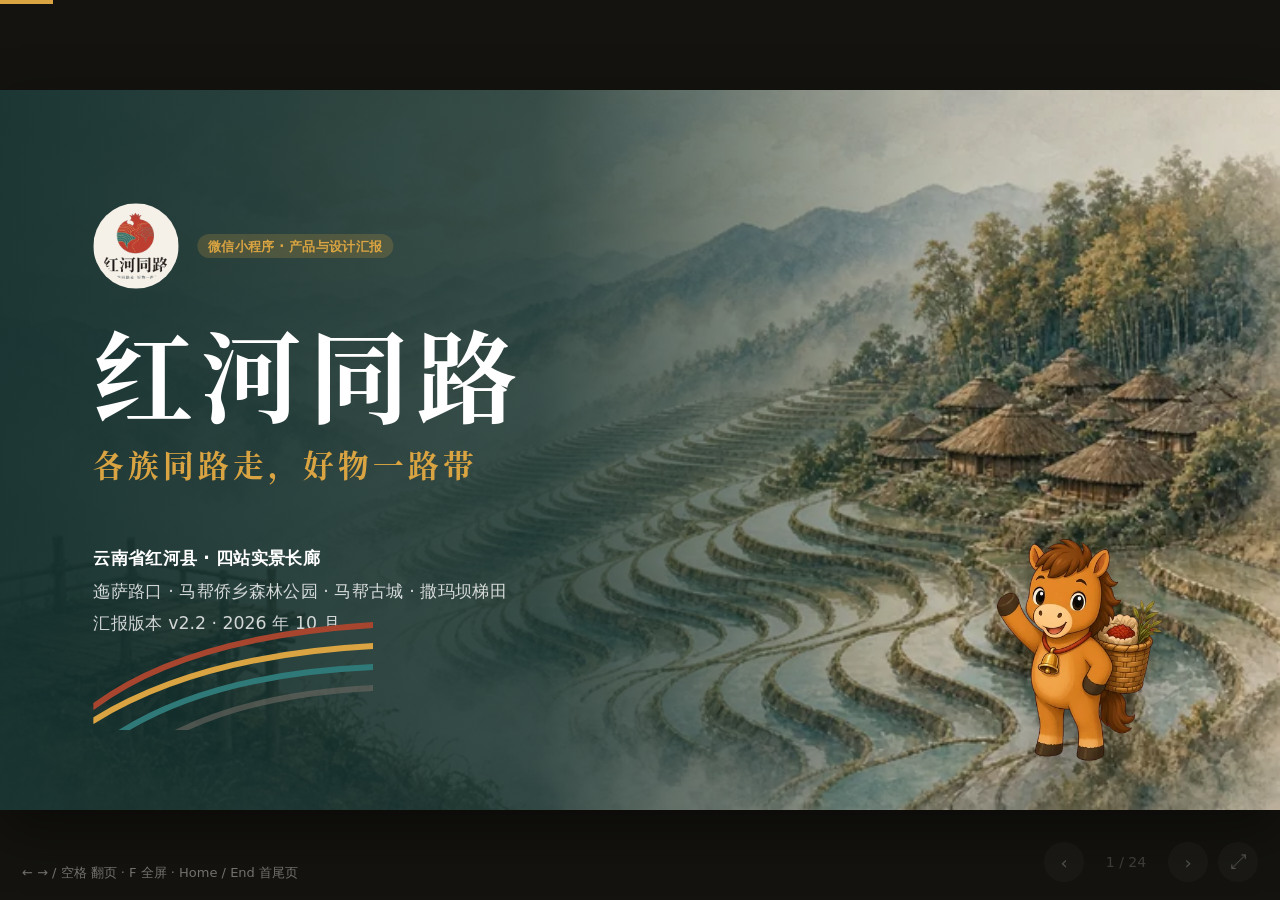
==== presentation/index.html @ c1dcf46b "新增汇报讲解网页 presentation/：24 页演示稿、HTML 重绘的 19 个界面、可交互同心石榴、部署说明；更新 README Co-authored-by: KevenJan <Keve" ====
<!DOCTYPE html>
<html lang="zh-CN">
<head>
<meta charset="utf-8">
<meta name="viewport" content="width=device-width, initial-scale=1, viewport-fit=cover">
<title>红河同路 · 小程序产品与设计汇报</title>
<meta name="robots" content="noindex, nofollow">
<meta name="description" content="红河同路：云南省红河县四站实景长廊文旅小程序，产品规划与界面设计汇报。">
<link rel="icon" href="assets/logo/logo-mark.svg" type="image/svg+xml">
<link rel="stylesheet" href="css/deck.css">
<link rel="stylesheet" href="css/phone.css">
</head>
<body>
<div id="progress"></div>
<div id="viewport">
<main id="stage">

<!-- ============ 01 封面 ============ -->
<section class="slide cover" data-title="封面">
  <div class="bg" style="background-image:url(assets/sites/site-04-samaba-terraces@750w.webp)"></div>
  <div class="shade"></div>
  <div class="content">
    <div class="brand rise"><img src="assets/logo/logo-full@400.webp" alt="红河同路标志"><span class="tag gold" style="background:rgba(217,164,65,.2);color:var(--gold)">微信小程序 · 产品与设计汇报</span></div>
    <h1 class="rise d1" style="margin-top:46px">红河同路</h1>
    <div class="sub rise d2">各族同路走，好物一路带</div>
    <div class="meta rise d3">
      <b>云南省红河县 · 四站实景长廊</b><br>
      迤萨路口 · 马帮侨乡森林公园 · 马帮古城 · 撒玛坝梯田<br>
      汇报版本 v2.2 · 2026 年 10 月
    </div>
  </div>
  <img class="stripes rise d4" src="assets/contour-stripes.svg" alt="">
  <img class="mascot rise d3" src="assets/mascot/tuotuo-02-wave@400.webp" alt="吉祥物驮驮">
</section>

<!-- ============ 02 目录 ============ -->
<section class="slide" data-title="目录">
  <div class="kicker">汇报目录</div>
  <h2 class="title">从一条路，讲清一个县</h2>
  <div class="toc" style="grid-template-columns:repeat(4,1fr)">
    <a href="#3" class="rise"><div class="n">01</div><h3>为什么做</h3><p>县情、政策与产品定位</p></a>
    <a href="#6" class="rise d1"><div class="n">02</div><h3>做什么</h3><p>四站长廊、游客路径、信息架构</p></a>
    <a href="#9" class="rise d2"><div class="n">03</div><h3>界面与流程</h3><p>首页、站点、答题、到达打卡</p></a>
    <a href="#12" class="rise d3"><div class="n">04</div><h3>同心石榴</h3><p>交往交流交融研学互动（可现场演示）</p></a>
    <a href="#15" class="rise"><div class="n">05</div><h3>礼品与好物</h3><p>同路分、领礼核销、一路好物</p></a>
    <a href="#18" class="rise d1"><div class="n">06</div><h3>边界与视觉</h3><p>内容审定、视觉系统、概念稿</p></a>
    <a href="#21" class="rise d2"><div class="n">07</div><h3>怎么落地</h3><p>技术可行性、分期、需协调事项</p></a>
    <a href="#24" class="rise d3" style="background:var(--deep-teal);color:#fff"><div class="n" style="color:var(--gold)">附</div><h3>交付清单</h3><p style="color:rgba(255,255,255,.7)">文档、素材包、设计稿</p></a>
  </div>
  <div class="slide-foot"><img src="assets/logo/logo-wordmark.svg" alt=""><span>← → 翻页 · F 全屏</span></div>
</section>

<!-- ============ 03 县情与政策 ============ -->
<section class="slide" data-title="县情与政策">
  <div class="kicker">01 为什么做 · 县情与政策</div>
  <h2 class="title">一个以哈尼族为主、多民族世居的侨乡</h2>
  <div class="stats" style="margin-top:46px">
    <div class="stat rise"><div class="num">36.09<small>万</small></div><div class="k">户籍人口</div></div>
    <div class="stat rise d1"><div class="num">96.89<small>%</small></div><div class="k">少数民族人口占比</div></div>
    <div class="stat rise d2"><div class="num">81.4<small>%</small></div><div class="k">哈尼族占比（29.39 万）<br>全国最大的哈尼族聚居县</div></div>
    <div class="stat rise d3"><div class="num">5<small>个</small></div><div class="k">世居民族：汉、哈尼、彝、傣、瑶</div></div>
    <div class="stat rise"><div class="num">1<small>万余</small></div><div class="k">华侨华人，分布在 18 个国家和地区</div></div>
    <div class="stat rise d1"><div class="num">1.6<small>万余亩</small></div><div class="k">撒玛坝梯田 · 4300 多级<br>海拔 600–1800 米</div></div>
    <div class="stat rise d2"><div class="num">2<small>个</small></div><div class="k">国家 4A：撒玛坝（2021.4）<br>马帮古城（2025.1）</div></div>
    <div class="stat rise d3" style="background:var(--deep-teal);color:#fff"><div class="num" style="color:var(--gold)">2026.7.1</div><div class="k" style="color:rgba(255,255,255,.8)">《民族团结进步促进法》施行</div></div>
  </div>
  <div class="row" style="margin-top:34px">
    <div class="card grow rise d2"><h3>法律导向</h3><p>增进共同性、尊重和包容差异性（第六条）；各民族优秀传统文化都是中华文化的组成部分（第十三条）；突出国家通用语言文字（第十五条）；规范展陈与讲解内容（第三十条）。</p></div>
    <div class="card grow rise d3"><h3>地方抓手</h3><p>州里要求旅居、研学、文创深度融合，打造专属文旅 IP，健全联农带农机制；县里以马帮古城为夜间经济核心，沪滇协作和央企定点帮扶带来团购与研学客源。</p></div>
  </div>
  <div class="src">数据来源：红河县人民政府网站县情概况（2025 年度口径）、县文旅局公开答复；完整对照见 03 号文件《政策对照审查》。</div>
</section>

<!-- ============ 04 定位 ============ -->
<section class="slide" data-title="产品定位">
  <div class="kicker">01 为什么做 · 产品定位</div>
  <h2 class="title">把人留在现场，把货带回家</h2>
  <div class="row" style="margin-top:50px;align-items:stretch">
    <div class="card rise" style="width:640px;background:var(--deep-teal);color:#fff">
      <div style="font-size:22px;color:var(--gold);letter-spacing:.12em">名称</div>
      <div class="serif" style="font-size:96px;margin-top:6px">红河同路</div>
      <div class="serif" style="font-size:34px;color:var(--gold);margin-top:6px">各族同路走，好物一路带</div>
      <p style="color:rgba(255,255,255,.78);font-size:23px;line-height:1.75;margin-top:28px">「同路」既是游客自己在走的这条长廊，也是各族群众在同一片土地上来往、同走一条路的日常。</p>
      <div style="display:flex;gap:12px;margin-top:30px;flex-wrap:wrap">
        <span class="tag" style="background:rgba(255,255,255,.12);color:#fff">积分：同路分</span>
        <span class="tag" style="background:rgba(255,255,255,.12);color:#fff">商城：一路好物</span>
        <span class="tag" style="background:rgba(255,255,255,.12);color:#fff">吉祥物：驮驮</span>
      </div>
    </div>
    <div class="grow" style="display:grid;grid-template-columns:1fr 1fr;gap:26px">
      <div class="card rise d1"><div class="num" style="font-size:54px">01</div><h3 style="margin-top:10px">把人留在现场</h3><p>到了地标才能打卡；站着三分钟能看完、能听完。</p></div>
      <div class="card rise d2"><div class="num" style="font-size:54px">02</div><h3 style="margin-top:10px">讲清交往交流交融</h3><p>讲同一条路、同一沟水、同一条街、同一片田的日常，不讲口号。</p></div>
      <div class="card rise d3"><div class="num" style="font-size:54px">03</div><h3 style="margin-top:10px">让本地货被买走</h3><p>每一站连到这一站的物产，农户、合作社、手艺人有名有姓。</p></div>
      <div class="card rise d4"><div class="num" style="font-size:54px">04</div><h3 style="margin-top:10px">可审定、可核销</h3><p>内容可追溯到审定记录；礼品发放可追溯到柜台和店员。</p></div>
    </div>
  </div>
  <div class="slide-foot"><img src="assets/logo/logo-wordmark.svg" alt=""><span>01 为什么做</span></div>
</section>

<!-- ============ 05 用户与场景 ============ -->
<section class="slide" data-title="用户与场景">
  <div class="kicker">01 为什么做 · 用户与场景</div>
  <h2 class="title">六类人，各取所需</h2>
  <div style="display:grid;grid-template-columns:repeat(3,1fr);gap:26px;margin-top:46px">
    <div class="card rise"><span class="tag">一期主用户</span><h3 style="margin-top:14px">自驾 / 周末游客</h3><p>停留半天到两天，认真走一到两站。要的是：别耽误行程、好拍、带点东西回去。</p></div>
    <div class="card rise d1"><span class="tag teal">森林公园</span><h3 style="margin-top:14px">旅居 / 房车客</h3><p>停留更久，营地有冰箱和储物空间。要的是：耐放的山货、到营地自提、一键再买一次。</p></div>
    <div class="card rise d2"><span class="tag gold">供给方</span><h3 style="margin-top:14px">农户、合作社、手艺人</h3><p>不一定常看手机。要的是：订单说得清——谁买的、在哪看到的、什么时候发。</p></div>
    <div class="card rise"><span class="tag teal">现场</span><h3 style="margin-top:14px">柜台店员</h3><p>在访客中心、文创店、观景台。要的是：扫一下就知道能不能发、发哪一档，不出错。</p></div>
    <div class="card rise d1"><span class="tag">审定方</span><h3 style="margin-top:14px">民宗、文旅、文化馆、文物</h3><p>依法规范讲解内容。要的是：不出错、可追溯、能一键下线。</p></div>
    <div class="card rise d2"><span class="tag grey">二期</span><h3 style="margin-top:14px">研学与团队</h3><p>州内学校研学、央企职工疗休养与党建研学。要的是：统一组织、看得到完成情况。</p></div>
  </div>
  <div class="slide-foot"><img src="assets/logo/logo-wordmark.svg" alt=""><span>01 为什么做</span></div>
</section>

<!-- ============ 06 四站长廊 ============ -->
<section class="slide" data-title="四站长廊">
  <div class="kicker">02 做什么 · 四站长廊</div>
  <h2 class="title">四站可顺可逆，走一站也有收获</h2>
  <p class="lead">四站没有编号、没有先后锁。每站同样五步：到达打卡 → 3 分钟内容 → 3 道题 → 记下这一站 → 这站好物。</p>
  <div class="sites">
    <div class="trail"></div>
    <div class="site-card rise"><div class="img" style="background-image:url(assets/sites/site-01-yisa-gateway@750w.webp)"><span class="tag">同一条路</span></div><div class="body"><h3>迤萨路口</h3><div class="slogan">同住一个县，同走一条路</div><p>高速出口后的访客停车场与游客中心。县情、五个世居民族，是整条长廊的入口和目录。</p></div></div>
    <div class="site-card rise d1"><div class="img" style="background-image:url(assets/sites/site-02-forest-park@750w.webp)"><span class="tag teal">同一沟水</span></div><div class="body"><h3>马帮侨乡森林公园</h3><div class="slogan" style="color:var(--paddy-teal)">大家共用一沟水</div><p>森林—村寨—梯田—水系。防火重点区域，到达页常驻防火提示；旅居营地自提。</p></div></div>
    <div class="site-card rise d2"><div class="img" style="background-image:url(assets/sites/site-03-mabang-oldtown@750w.webp)"><span class="tag gold">同一条街</span></div><div class="body"><h3>马帮古城</h3><div class="slogan" style="color:#9A6B12">出门的人和等的人</div><p>迤萨东门街，国家级文保、「江外建筑大观园」。讲马帮与侨乡；望江亭建成前只讲故事。</p></div></div>
    <div class="site-card rise d3"><div class="img" style="background-image:url(assets/sites/site-04-samaba-terraces@750w.webp)"><span class="tag">同一片田</span></div><div class="body"><h3>撒玛坝梯田</h3><div class="slogan">同一片梯田，同一张长桌</div><p>宝华镇，世界文化遗产组成部分。灌水季 11 月—次年 4 月；多声部、乐作、开秧门、长街宴。</p></div></div>
  </div>
  <div class="slide-foot"><img src="assets/logo/logo-wordmark.svg" alt=""><span>02 做什么</span></div>
</section>

<!-- ============ 07 一位游客的一天 ============ -->
<section class="slide" data-title="游客路径">
  <div class="kicker">02 做什么 · 一位游客的一天</div>
  <h2 class="title">周六，杭州来的一家三口</h2>
  <div class="timeline">
    <div class="step rise"><h4>到达迤萨路口</h4><p>停稳车，副驾选「我是乘客」，点「我到了」。小程序只取这一次位置。</p></div>
    <div class="step rise d1"><h4>看一看、听一听</h4><p>四张卡片、一段 2 分 40 秒的音频，孩子在车边听完；山里没信号也能放。</p></div>
    <div class="step rise d2"><h4>答一答</h4><p>三道题。第二题答错，先看讲解，再点「我记住了 +3」，最后得 23 分。</p></div>
    <div class="step rise d3"><h4>记下这一站</h4><p>盖上印章，称号「红河来客」，柜台就能领第一档；也可以再走一站领更好的。</p></div>
    <div class="step rise"><h4>认识好物</h4><p>梯田红米加进心愿单——入口站只认识、不收钱。</p></div>
    <div class="step rise d1"><h4>下午到撒玛坝</h4><p>观景台再打一次卡，石榴里撒玛坝这一瓣亮了，认识哈尼族、彝族两颗籽。</p></div>
    <div class="step rise d2"><h4>领礼</h4><p>出示领礼码，店员核对证件原件后发放第二档「同路礼」，手机上立刻变成「已领取」。</p></div>
    <div class="step rise d3"><h4>买走本地货</h4><p>红米选「寄回家」，合作社收到订单：「买家在撒玛坝看完梯田一站后下单」。</p></div>
  </div>
  <div style="display:flex;align-items:center;gap:24px;margin-top:30px"><img src="assets/mascot/tuotuo-04-walk@400.webp" style="width:120px" alt=""><div style="flex:1;border-top:4px dashed var(--gold)"></div><p class="note" style="font-size:24px;color:var(--stone)">这条路径就是一期要跑通的主线，所有页面都为它服务。</p></div>
  <div class="slide-foot"><img src="assets/logo/logo-wordmark.svg" alt=""><span>02 做什么</span></div>
</section>

<!-- ============ 08 信息架构 ============ -->
<section class="slide" data-title="信息架构">
  <div class="kicker">02 做什么 · 信息架构</div>
  <h2 class="title">五个标签，中间是会回答问题的小马</h2>
  <div class="row" style="margin-top:34px;gap:60px">
    <div style="display:grid;grid-template-columns:repeat(5,1fr);grid-template-rows:auto auto;gap:18px;flex:1;align-content:start">
      <div class="card rise" style="padding:26px"><h3>首页</h3><ul><li>八格入口</li><li>防火公告置顶</li><li>今日开放</li><li>四站长廊</li><li>这季在红河</li><li>为您推荐</li></ul></div>
      <div class="card rise d1" style="padding:26px"><h3>四站</h3><ul><li>四站大卡</li><li>服务地图</li><li>站点页：导览 / 听一听 / 答一答 / 来源</li><li>到达打卡</li></ul></div>
      <div class="card rise d2" style="padding:26px;background:var(--deep-teal);color:#fff"><h3>问驮驮</h3><ul style="color:rgba(255,255,255,.8)"><li style="color:inherit">一期只检索审定问答</li><li style="color:inherit">答案下方标来源</li><li style="color:inherit">库里没有的，请问柜台</li></ul></div>
      <div class="card rise d3" style="padding:26px"><h3>好物</h3><ul><li>按站看 / 按品类</li><li>来源档案</li><li>心愿单</li><li>寄回家 / 柜台自提 / 营地自提</li></ul></div>
      <div class="card rise d4" style="padding:26px"><h3>我的</h3><ul><li>同路卡</li><li>同路册（足迹）</li><li>礼品与领礼码</li><li>常用游客（证件登记）</li><li>离线包 · 现场礼仪</li><li>店员工作台（仅店员）</li></ul></div>
      <div class="card rise d2" style="grid-column:1/6;display:flex;align-items:center;gap:28px;padding:24px 32px">
        <img src="assets/grid/grid-03-ethnic-fusion@192.webp" style="width:84px" alt="">
        <div><h3 style="margin:0">同心石榴 · 交往交流交融研学</h3><p>从首页第三格、打卡成功页、站点页「答一答」、我的 → 同路卡，都能一步进入。</p></div>
      </div>
    </div>
    <div class="rise d1">
      <div class="pw" style="--s:.84" data-screen="home"></div>
    </div>
  </div>
  <div class="slide-foot"><img src="assets/logo/logo-wordmark.svg" alt=""><span>02 做什么</span></div>
</section>

<!-- ============ 09 界面 1 ============ -->
<section class="slide" data-title="界面：首页与站点">
  <div class="kicker">03 界面与流程 · HTML 重绘稿</div>
  <h2 class="title">先看到四站，再走进一站</h2>
  <div class="phones" style="margin-top:34px">
    <div class="rise"><div class="pw" style="--s:.84" data-screen="home"></div><div class="phone-cap"><b>01</b>首页</div></div>
    <div class="rise d1"><div class="pw" style="--s:.84" data-screen="sites"></div><div class="phone-cap"><b>02</b>四站</div></div>
    <div class="rise d2"><div class="pw" style="--s:.84" data-screen="site"></div><div class="phone-cap"><b>03</b>站点页 · 撒玛坝</div></div>
    <div class="points grow rise d3" style="padding-top:20px">
      <div class="point"><i>1</i><div><h4>首页不放广告</h4><p>轮播只放季节、县里正式活动和开放提醒；防火公告置顶，不能关闭。</p></div></div>
      <div class="point"><i>2</i><div><h4>未登录不显示分数</h4><p>顶栏显示「登录记分」，登录后才显示同路分。</p></div></div>
      <div class="point"><i>3</i><div><h4>停车写人真正站的地方</h4><p>每张站卡写明停车场，不出现匝道、路肩，也不画导航线。</p></div></div>
      <div class="point"><i>4</i><div><h4>内容标明已审定</h4><p>站点页一行写清时长、分数和「内容已审定」，来源页签可追溯。</p></div></div>
    </div>
  </div>
  <div class="slide-foot"><img src="assets/logo/logo-wordmark.svg" alt=""><span>03 界面与流程</span></div>
</section>

<!-- ============ 10 界面 2 ============ -->
<section class="slide" data-title="界面：答题与我的">
  <div class="kicker">03 界面与流程 · HTML 重绘稿</div>
  <h2 class="title">答错不劝退，领礼一步到</h2>
  <div class="phones" style="margin-top:34px">
    <div class="rise"><div class="pw" style="--s:.84" data-screen="quiz"></div><div class="phone-cap"><b>04</b>答一答</div></div>
    <div class="rise d1"><div class="pw" style="--s:.84" data-screen="result"></div><div class="phone-cap"><b>05</b>记下这一站</div></div>
    <div class="rise d2"><div class="pw" style="--s:.84" data-screen="me"></div><div class="phone-cap"><b>06</b>我的 · 同路卡</div></div>
    <div class="points grow rise d3" style="padding-top:20px">
      <div class="point"><i>1</i><div><h4>答对 +10，答错先讲解再 +3</h4><p>无倒计时、无排行榜；讲解必须引自已审定的内容卡。</p></div></div>
      <div class="point"><i>2</i><div><h4>三个明确出口</h4><p>去领礼 / 看这站好物 / 下一站怎么走（只给距离和停车点，不导航）。</p></div></div>
      <div class="point"><i>3</i><div><h4>同路卡回答一个问题</h4><p>「我现在能领什么」：称号、同路分、四站印章、可领档位，一点就出领礼码。</p></div></div>
    </div>
  </div>
  <div class="slide-foot"><img src="assets/logo/logo-wordmark.svg" alt=""><span>03 界面与流程</span></div>
</section>

<!-- ============ 11 到达打卡 ============ -->
<section class="slide" data-title="到达打卡">
  <div class="kicker">03 界面与流程 · 到达打卡</div>
  <h2 class="title">先安全，再隐私，最后才是好玩</h2>
  <div class="phones" style="margin-top:30px;gap:40px">
    <div class="rise"><div class="pw" style="--s:.8" data-screen="checkin"></div><div class="phone-cap"><b>12</b>打卡页</div></div>
    <div class="rise d1"><div class="pw" style="--s:.8" data-screen="locating"></div><div class="phone-cap"><b>13</b>确认位置</div></div>
    <div class="rise d2"><div class="pw" style="--s:.8" data-screen="success"></div><div class="phone-cap"><b>14</b>打卡成功</div></div>
    <div class="rise d3"><div class="pw" style="--s:.8" data-screen="fail"></div><div class="phone-cap"><b>15</b>没打上时</div></div>
  </div>
  <div class="row rise d4" style="margin-top:20px;gap:20px">
    <span class="tag teal">必须先选「我已停稳 / 我是乘客」</span>
    <span class="tag teal">只在点击时取一次位置</span>
    <span class="tag orange">车速 &gt; 3 米/秒提示「请停稳」</span>
    <span class="tag gold">信号弱可扫现场桩码</span>
    <span class="tag grey">不出现「失败」二字</span>
  </div>
  <div class="slide-foot"><img src="assets/logo/logo-wordmark.svg" alt=""><span>03 界面与流程</span></div>
</section>

<!-- ============ 12 同心石榴：模型 ============ -->
<section class="slide" data-title="同心石榴：模型">
  <div class="kicker">04 同心石榴 · 交往交流交融研学</div>
  <h2 class="title">一颗石榴，四瓣是四站</h2>
  <div class="row" style="margin-top:30px;gap:70px;align-items:center">
    <div class="rise" style="width:640px;flex:none">
      <div class="pg-mount" data-lit="yisa,samaba" data-done="yisa-hani" data-labels="1" style="width:640px"></div>
    </div>
    <div class="grow col">
      <div class="points rise d1">
        <div class="point"><i>瓣</i><div><h4>四瓣 = 四站</h4><p>到了一站、打了卡，这一瓣就由米色变成宝石红。没打卡的瓣也能看，只是不能答题记分。</p></div></div>
        <div class="point"><i>籽</i><div><h4>每瓣五颗命名籽 = 世居五族</h4><p>汉族、哈尼族、彝族、傣族、瑶族，<b class="hl">一样大、一样颜色</b>，不按人口排，不给民族配色。</p></div></div>
        <div class="point"><i>小</i><div><h4>小籽 = 生活在红河的其他各族群众</h4><p>住在这里的人不止五个民族，小籽跟着瓣一起亮，不可点。</p></div></div>
        <div class="point"><i>满</i><div><h4>四瓣全亮 = 长廊同心人</h4><p>称号边框换成一圈石榴纹；同路册证明「到过」，石榴证明「认识了谁」。</p></div></div>
      </div>
      <div class="card rise d2" style="padding:24px 30px">
        <div style="display:flex;gap:34px;font-size:22px;align-items:center;flex-wrap:wrap">
          <span style="display:flex;align-items:center;gap:10px"><svg width="26" height="30"><ellipse cx="13" cy="15" rx="11" ry="13" fill="#E4D6C3" stroke="#D2C1AA"/></svg>未打卡</span>
          <span style="display:flex;align-items:center;gap:10px"><svg width="26" height="30"><ellipse cx="13" cy="15" rx="11" ry="13" fill="#B8323A"/></svg>可认识</span>
          <span style="display:flex;align-items:center;gap:10px"><svg width="26" height="30"><ellipse cx="13" cy="15" rx="11" ry="13" fill="#B8323A" fill-opacity=".5" stroke="#fff" stroke-dasharray="3 2" stroke-width="1.5"/></svg>整理中（保留，不隐藏）</span>
          <span style="display:flex;align-items:center;gap:10px"><svg width="26" height="30"><ellipse cx="13" cy="15" rx="10.5" ry="12.5" fill="#B8323A" stroke="#D9A441" stroke-width="2.6"/></svg>已认识：看完非遗卡 + 答过题</span>
        </div>
      </div>
      <p class="note rise d3">不设单独的民族列表页，不做「五族图鉴」；每个籽详情底部固定「和谁一起」；没有审定内容的籽宁可空着，不编。</p>
    </div>
  </div>
  <div class="slide-foot"><img src="assets/logo/logo-wordmark.svg" alt=""><span>04 同心石榴</span></div>
</section>

<!-- ============ 13 同心石榴：互动演示 ============ -->
<section class="slide" data-title="同心石榴：互动演示" id="slide-pg-demo">
  <div class="kicker">04 同心石榴 · 现场可点的演示</div>
  <h2 class="title">点一颗籽，看见同地共生</h2>
  <div class="row" style="margin-top:26px;gap:60px">
    <div class="rise"><div class="pw" style="--s:.84" data-screen="pomegranate" id="pg-phone"></div></div>
    <div class="grow col" style="gap:20px">
      <div class="card rise d1" style="padding:24px 30px">
        <h3 style="font-size:28px">演示操作</h3>
        <p>点手机里任意一颗<b class="hl">大籽</b>：它放大到中央，同瓣另外四颗围在四周，用金线相连；再点「认识这颗籽」进入详情。点下面的按钮模拟在某一站打卡。</p>
        <div style="display:flex;gap:12px;margin-top:16px;flex-wrap:wrap" id="pg-controls">
          <button class="btn sm ghost" data-site="yisa" style="height:44px;font-size:20px;padding:0 20px;border-radius:22px">迤萨路口</button>
          <button class="btn sm ghost" data-site="forest" style="height:44px;font-size:20px;padding:0 20px;border-radius:22px">森林公园</button>
          <button class="btn sm ghost" data-site="oldtown" style="height:44px;font-size:20px;padding:0 20px;border-radius:22px">马帮古城</button>
          <button class="btn sm ghost" data-site="samaba" style="height:44px;font-size:20px;padding:0 20px;border-radius:22px">撒玛坝</button>
          <button class="btn sm" data-reset style="height:44px;font-size:20px;padding:0 20px;border-radius:22px;background:var(--membrane);color:var(--terracotta)">重置</button>
        </div>
      </div>
      <table class="table rise d2">
        <thead><tr><th>站（瓣）</th><th>一期有审定内容的籽</th><th>这一瓣的共同话</th></tr></thead>
        <tbody>
          <tr><td>迤萨路口</td><td>五颗都是<b>索引</b>：一句县情 + 「在哪一站认识更多」</td><td>五个世居民族，住在同一个县</td></tr>
          <tr><td>森林公园</td><td>待县文化馆、民宗局提供，暂为「整理中」</td><td>大家共用一沟水</td></tr>
          <tr><td>马帮古城</td><td>傣族 · 傣族传统制陶（省级非遗）；彝族（尼苏）刺绣待确认</td><td>马帮把各族的货连在一条路上</td></tr>
          <tr><td>撒玛坝</td><td>哈尼族 · 多声部（国家级）、开秧门与仰阿娜（节令活动）；彝族 · 乐作舞（国家级，哈尼族、彝族世代相传）</td><td>同一片田，一起过日子</td></tr>
        </tbody>
      </table>
      <p class="note rise d3">乐作舞同时出现在哈尼族籽和彝族籽里，并在两颗籽的「和谁一起」里互相指向。乐作（跳）和多声部（唱）仍是两张卡。</p>
    </div>
  </div>
  <div class="slide-foot"><img src="assets/logo/logo-wordmark.svg" alt=""><span>04 同心石榴</span></div>
</section>

<!-- ============ 14 籽详情 ============ -->
<section class="slide" data-title="籽详情与一句红河话">
  <div class="kicker">04 同心石榴 · 在这一站的生活</div>
  <h2 class="title">先讲「在这一站」，再讲这个民族</h2>
  <div class="phones" style="margin-top:34px">
    <div class="rise"><div class="pw" style="--s:.84" data-screen="detail" data-site="samaba" data-ethnic="hani"></div><div class="phone-cap"><b>18</b>籽详情 · 哈尼族在撒玛坝</div></div>
    <div class="rise d1"><div class="pw" style="--s:.84" data-screen="say"></div><div class="phone-cap"><b>19</b>一句红河话（录音审定后上线）</div></div>
    <div class="points grow rise d2" style="padding-top:10px">
      <div class="point"><i>1</i><div><h4>页签：非遗 / 答一答 / 来源</h4><p>有审定录音后再加「一句话」页签。级别标签只有「国家级非遗」「省级非遗」，必须有出处；开秧门、仰阿娜、长街宴标「节令活动 / 生活习俗」。</p></div></div>
      <div class="point"><i>2</i><div><h4>底部固定「和谁一起」</h4><p>如「彝族 · 乐作」「各族 · 长街宴」，点了直接跳到对应的籽或主题。</p></div></div>
      <div class="point"><i>3</i><div><h4>普通话在前，当地说法只放录音</h4><p>听音选义，不做跟读打分；页面底部写「学一句当地话，是为了更好地交流」。</p></div></div>
      <div class="point"><i>4</i><div><h4>不改分数上限</h4><p>每站仍是 3 道题、30 分，分到这一瓣里有内容的籽上；方言互动不计分。</p></div></div>
    </div>
  </div>
  <div class="slide-foot"><img src="assets/logo/logo-wordmark.svg" alt=""><span>04 同心石榴</span></div>
</section>

<!-- ============ 15 同路分与礼品 ============ -->
<section class="slide" data-title="同路分与礼品">
  <div class="kicker">05 礼品与好物 · 同路分、称号、礼品</div>
  <h2 class="title">分数只证明「看懂了」，不能当钱用</h2>
  <div class="row" style="margin-top:34px;gap:56px">
    <div class="grow col">
      <table class="table rise">
        <thead><tr><th>档位</th><th>条件</th><th>礼品示例（本地农特、文创）</th><th>可领柜台</th></tr></thead>
        <tbody>
          <tr><td>一档 · 一站礼</td><td>任意 1 站</td><td>梯田红米小袋 / 本地茶小样 / 竹编书签</td><td>四站均可</td></tr>
          <tr><td>二档 · 同路礼</td><td>2 站，≥ 40 分</td><td>红米小礼盒 / 竹编杯垫</td><td>四站均可</td></tr>
          <tr><td>三档 · 熟客礼</td><td>3 站，≥ 70 分</td><td>傣陶小器 / 山货组合</td><td>森林公园、古城、撒玛坝</td></tr>
          <tr><td>四档 · 同心礼</td><td>4 站，≥ 100 分</td><td>手艺人署名文创 + 梯田红米</td><td>古城、撒玛坝</td></tr>
        </tbody>
      </table>
      <div class="row rise d1" style="gap:20px">
        <div class="card grow" style="padding:24px 28px"><h3 style="font-size:28px">称号与民族无关</h3><p>红河来客 → 红河同路人 → 红河熟客 → 长廊同心人。形象是中性旅人，每站一件地方配饰，不换民族服装。</p></div>
        <div class="card grow" style="padding:24px 28px"><h3 style="font-size:28px">每证每年一次</h3><p>取当时最高一档，领前明确提示「再走一站可领第三档」。游客不能自己点「已领取」，只能由店员核销。</p></div>
      </div>
      <p class="note rise d2">同路分不能提现、不能抵现金、不能在商城抵扣——商城结算页不出现任何积分字样。礼品实物和库存待县文旅局、合作社确定。</p>
    </div>
    <div class="rise d2"><div class="pw" style="--s:.84" data-screen="gift"></div><div class="phone-cap"><b>07</b>领礼码</div></div>
  </div>
  <div class="slide-foot"><img src="assets/logo/logo-wordmark.svg" alt=""><span>05 礼品与好物</span></div>
</section>

<!-- ============ 16 一路好物 ============ -->
<section class="slide" data-title="一路好物">
  <div class="kicker">05 礼品与好物 · 一路好物</div>
  <h2 class="title">按「在哪一站遇到的」来卖</h2>
  <div class="phones" style="margin-top:34px">
    <div class="rise"><div class="pw" style="--s:.84" data-screen="shop"></div><div class="phone-cap"><b>08</b>一路好物</div></div>
    <div class="rise d1"><div class="pw" style="--s:.84" data-screen="product"></div><div class="phone-cap"><b>09</b>商品详情 · 来源档案</div></div>
    <div class="points grow rise d2" style="padding-top:10px">
      <div class="point"><i>1</i><div><h4>每件商品都有来源档案</h4><p>生产者、村寨、采收时间、配送方式，没有来源档案不能上架。</p></div></div>
      <div class="point"><i>2</i><div><h4>入口站只认识，不结账</h4><p>迤萨路口只能加心愿单；单一价格，不做划线价和促销倒计时。</p></div></div>
      <div class="point"><i>3</i><div><h4>给农户的订单写清来源</h4><p>「买家在撒玛坝观景台看完梯田一站后下单」，让带货效果看得见。</p></div></div>
      <div class="point"><i>4</i><div><h4>旅居复购</h4><p>一期先做「再买一次」和营地自提；森林公园商品不售明火类商品。</p></div></div>
      <div class="card" style="padding:20px 26px;margin-top:6px"><p style="font-size:21px"><b>落地方式：</b>一期由一个运营主体统一开店、统一收款，按订单来源和合作社线下结算；二期开通微信支付分账。</p></div>
    </div>
  </div>
  <div class="slide-foot"><img src="assets/logo/logo-wordmark.svg" alt=""><span>05 礼品与好物</span></div>
</section>

<!-- ============ 17 店员核销 ============ -->
<section class="slide dark" data-title="店员核销">
  <div class="kicker">05 礼品与好物 · 店员核销</div>
  <h2 class="title">扫一下，就知道能不能发、发哪一档</h2>
  <div class="row" style="margin-top:34px;gap:80px">
    <div class="rise"><div class="pw" style="--s:.8" data-screen="staff"></div><div class="phone-cap" style="color:rgba(255,255,255,.6)"><b style="color:#fff">11</b>店员工作台</div></div>
    <div class="grow points rise d1" style="padding-top:10px">
      <div class="point"><i>1</i><div><h4>领礼码由服务端签发</h4><p>二维码里只有 30 秒有效的一次性令牌；码下方有 6 位数字，强光下扫不出时可手输；进入页面自动调亮屏幕。</p></div></div>
      <div class="point"><i>2</i><div><h4>证件登记去重 + 柜台核对原件</h4><p>普通小程序拿不到微信实名信息。游客在「常用游客」登记证件，服务端只存证件号的加盐哈希；店员核对证件原件的姓名和后四位。</p></div></div>
      <div class="point"><i>3</i><div><h4>只有白名单店员能核销</h4><p>按「微信身份 + 柜台」绑定，每次进入都校验；核销记录 10 分钟内可由主管撤销。</p></div></div>
      <div class="point"><i>4</i><div><h4>八种状态全覆盖</h4><p>可发放、已发放、今年已领、码已过期、本柜台无此档、库存不足、未登记证件、网络异常。核销必须联网，不提供离线发放。</p></div></div>
    </div>
  </div>
  <div class="slide-foot"><img src="assets/logo/logo-wordmark.svg" alt=""><span>05 礼品与好物</span></div>
</section>

<!-- ============ 18 内容边界 ============ -->
<section class="slide" data-title="内容边界与审定">
  <div class="kicker">06 边界与视觉 · 内容边界与审定</div>
  <h2 class="title">没审定就不说，宁可空着也不编</h2>
  <div class="row" style="margin-top:40px;gap:30px;align-items:stretch">
    <div class="card rise" style="width:560px;flex:none">
      <h3>四方审定</h3>
      <div style="display:flex;flex-direction:column;gap:14px;margin-top:18px">
        <div class="tag" style="height:56px;font-size:22px;justify-content:center">县文化馆 / 传承人：民俗表述</div>
        <div style="text-align:center;color:var(--stone)">↓</div>
        <div class="tag teal" style="height:56px;font-size:22px;justify-content:center">县民宗局：民族政策与用语</div>
        <div style="text-align:center;color:var(--stone)">↓</div>
        <div class="tag gold" style="height:56px;font-size:22px;justify-content:center">县文旅局：发布与运营</div>
        <div style="text-align:center;color:var(--stone)">＋</div>
        <div class="tag grey" style="height:56px;font-size:22px;justify-content:center">文物主管部门：马帮古城内容</div>
      </div>
      <p style="margin-top:18px;font-size:20px">每张卡底部写「内容经县民宗局、文旅局、文化馆审定 · 年月」，可一键下线。</p>
    </div>
    <div class="card grow rise d1">
      <h3>红线</h3>
      <ul>
        <li>不出现「同化」「融为一族」；界面统一用「交往交流交融」，「民族融合」只作内部主题词</li>
        <li>不做民族列表页、五族图鉴、民族字牌；不排高低</li>
        <li>族语歌词、祭祀流程、族源、迁徙，审定前一律不出现</li>
        <li>寨神林、祭祀不做成游戏，不做「趣味题」</li>
        <li>不换整套民族服装；奕车等纹样须授权，只作配饰边纹</li>
        <li>撒玛坝不出现樱花；望江亭建成前只讲故事</li>
      </ul>
    </div>
    <div class="card grow rise d2">
      <h3>问驮驮与用户内容</h3>
      <ul>
        <li>一期只检索审定问答，答案下方标来源；库里没有的，请问柜台</li>
        <li>二期接大模型前，先完成生成式人工智能服务备案</li>
        <li>提问和回答全部留档，敏感词直接标准拒答</li>
        <li>评价、留言先机审再人工复核，不开放游客之间的公开评论</li>
        <li>违规内容立即下线、保留记录、按规定报告（第三十一条）</li>
      </ul>
    </div>
  </div>
  <div class="slide-foot"><img src="assets/logo/logo-wordmark.svg" alt=""><span>06 边界与视觉</span></div>
</section>

<!-- ============ 19 视觉系统 ============ -->
<section class="slide" data-title="视觉系统">
  <div class="kicker">06 边界与视觉 · 视觉系统</div>
  <h2 class="title">红土、田青、竹黄，一匹驮货的小马</h2>
  <div class="swatches rise" style="margin-top:34px">
    <div class="sw"><div class="c" style="background:#A8452F"></div><div class="t"><b>红土赭</b>#A8452F 主按钮</div></div>
    <div class="sw"><div class="c" style="background:#1E4B48"></div><div class="t"><b>深田青</b>#1E4B48 主题大卡</div></div>
    <div class="sw"><div class="c" style="background:#2F7A78"></div><div class="t"><b>水田青</b>#2F7A78 完成态</div></div>
    <div class="sw"><div class="c" style="background:#D9A441"></div><div class="t"><b>竹黄</b>#D9A441 字牌、强调</div></div>
    <div class="sw"><div class="c" style="background:#B8323A"></div><div class="t"><b>石榴红</b>#B8323A 石榴籽</div></div>
    <div class="sw"><div class="c" style="background:#D9622B"></div><div class="t"><b>安全橙</b>#D9622B 只用于安全</div></div>
  </div>
  <div class="row" style="margin-top:28px;gap:28px">
    <div class="card rise d1" style="flex:1.25">
      <h3 style="font-size:28px">吉祥物「驮驮」· 七个姿态</h3>
      <div class="mascots" style="margin-top:6px">
        <img src="assets/mascot/tuotuo-01-stand@400.webp" alt="站立"><img src="assets/mascot/tuotuo-02-wave@400.webp" alt="挥手"><img src="assets/mascot/tuotuo-03-think@400.webp" alt="思考"><img src="assets/mascot/tuotuo-04-walk@400.webp" alt="行走"><img src="assets/mascot/tuotuo-05-cheer@400.webp" alt="庆祝"><img src="assets/mascot/tuotuo-06-guide@400.webp" alt="讲解">
      </div>
      <p style="font-size:19px;margin-top:6px">马帮小马，铃铛 + 竹背篓（红米、茶叶），不穿民族服装，谁都能代入。</p>
    </div>
    <div class="card rise d2" style="flex:1">
      <h3 style="font-size:28px">打卡印章 · 拱形字牌</h3>
      <div style="display:flex;gap:14px;align-items:center;margin-top:10px">
        <img src="assets/seals/seal-01-yisa-gateway@240.webp" style="width:96px" alt=""><img src="assets/seals/seal-02-forest-park@240.webp" style="width:96px" alt=""><img src="assets/seals/seal-03-mabang-oldtown@240.webp" style="width:96px" alt=""><img src="assets/seals/seal-04-samaba-terraces@240.webp" style="width:96px" alt="">
      </div>
      <div style="display:flex;gap:12px;align-items:center;margin-top:16px">
        <img src="assets/badges/badge-lu.svg" style="width:64px" alt=""><img src="assets/badges/badge-shui.svg" style="width:64px" alt=""><img src="assets/badges/badge-tian.svg" style="width:64px" alt=""><img src="assets/badges/badge-xi.svg" style="width:64px" alt=""><img src="assets/badges/badge-ge.svg" style="width:64px" alt=""><img src="assets/badges/badge-yi.svg" style="width:64px" alt="">
      </div>
      <p style="font-size:19px;margin-top:10px">六个主题字：路、水、田、席、歌、艺——都是生活里的事，不用民族字。</p>
    </div>
  </div>
  <div class="icons8 rise d3" style="margin-top:24px">
    <div><img src="assets/grid/grid-01-checkin@192.webp" alt="">到达打卡</div>
    <div><img src="assets/grid/grid-02-four-sites@192.webp" alt="">四站</div>
    <div><img src="assets/grid/grid-03-ethnic-fusion@192.webp" alt="">同心石榴</div>
    <div><img src="assets/grid/grid-04-ask-tuotuo@192.webp" alt="">问驮驮</div>
    <div><img src="assets/grid/grid-05-gift@192.webp" alt="">领礼</div>
    <div><img src="assets/grid/grid-06-local-goods@192.webp" alt="">一路好物</div>
    <div><img src="assets/grid/grid-07-service-map@192.webp" alt="">服务地图</div>
    <div><img src="assets/grid/grid-08-study-tour@192.webp" alt="">研学团队</div>
  </div>
  <div class="slide-foot"><img src="assets/logo/logo-wordmark.svg" alt=""><span>全部素材已拆成独立文件，见 assets/</span></div>
</section>

<!-- ============ 20 概念稿 ============ -->
<section class="slide" data-title="概念稿">
  <div class="kicker">06 边界与视觉 · 概念稿</div>
  <h2 class="title">氛围参考：六张概念板</h2>
  <p class="lead" style="font-size:24px">AI 生成的概念板用于确定风格和氛围，图中个别文字有误；准确的文字和交互以前面的 HTML 重绘稿为准。点击可放大。</p>
  <div class="gallery">
    <figure class="rise" data-full="assets/boards/hhtl-v2-board-01-home-sites.jpg"><img src="assets/boards/hhtl-v2-board-01-home-sites.jpg" alt="首页与四站概念板" loading="lazy"><figcaption>首页 · 四站 · 站点页<span class="tag grey">概念稿</span></figcaption></figure>
    <figure class="rise d1" data-full="assets/boards/hhtl-v2-board-02-quiz-gift.jpg"><img src="assets/boards/hhtl-v2-board-02-quiz-gift.jpg" alt="答题与领礼概念板" loading="lazy"><figcaption>答一答 · 我的 · 领礼码<span class="tag grey">概念稿</span></figcaption></figure>
    <figure class="rise d2" data-full="assets/boards/hhtl-v2-board-03-shop-staff.jpg"><img src="assets/boards/hhtl-v2-board-03-shop-staff.jpg" alt="好物与店员概念板" loading="lazy"><figcaption>好物 · 服务地图 · 店员<span class="tag grey">概念稿</span></figcaption></figure>
    <figure class="rise" data-full="assets/boards/hhtl-v2-board-04-mascot-icons.jpg"><img src="assets/boards/hhtl-v2-board-04-mascot-icons.jpg" alt="吉祥物与图标概念板" loading="lazy"><figcaption>吉祥物 · 图标 · 色板<span class="tag grey">概念稿</span></figcaption></figure>
    <figure class="rise d1" data-full="assets/boards/hhtl-v2-board-05-checkin.jpg"><img src="assets/boards/hhtl-v2-board-05-checkin.jpg" alt="到达打卡概念板" loading="lazy"><figcaption>到达打卡<span class="tag grey">概念稿</span></figcaption></figure>
    <figure class="rise d2" data-full="assets/boards/hhtl-v2-board-06-ethnic-fusion.jpg"><img src="assets/boards/hhtl-v2-board-06-ethnic-fusion.jpg" alt="同心石榴概念板" loading="lazy"><figcaption>同心石榴（早期命名）<span class="tag grey">概念稿</span></figcaption></figure>
  </div>
  <div id="lightbox"><img alt=""><p>点击任意处关闭 · 概念稿仅作风格参考</p></div>
</section>

<!-- ============ 21 可行性 ============ -->
<section class="slide" data-title="实现可行性">
  <div class="kicker">07 怎么落地 · 实现可行性</div>
  <h2 class="title">每一处都按微信小程序的真实能力设计</h2>
  <div style="display:grid;grid-template-columns:repeat(4,1fr);gap:20px;margin-top:30px">
    <div class="card rise" style="padding:26px"><h3 style="font-size:27px">定位与隐私</h3><p style="font-size:21px">只在点击时调用一次 <code>wx.getLocation</code>；申请接口权限、在 <code>requiredPrivateInfos</code> 中声明、写入隐私保护指引。</p></div>
    <div class="card rise d1" style="padding:26px"><h3 style="font-size:27px">停稳判断</h3><p style="font-size:21px">部分机型 <code>speed</code> 不可信：大于 3 米/秒才拦；取不到时只依赖「已停稳 / 乘客」的选择。</p></div>
    <div class="card rise d2" style="padding:26px"><h3 style="font-size:27px">山里没信号</h3><p style="font-size:21px">站点离线包存本地文件目录；打卡、答题标「待同步」；信号弱扫桩码。只有核销必须联网。</p></div>
    <div class="card rise d3" style="padding:26px"><h3 style="font-size:27px">证件登记</h3><p style="font-size:21px">普通小程序拿不到证件号：游客自填，服务端只存加盐哈希去重，柜台核对原件；二期视资质接二要素核验。</p></div>
    <div class="card rise" style="padding:26px"><h3 style="font-size:27px">石榴怎么画</h3><p style="font-size:21px">小程序不能操作 SVG 节点：按 <code>pomegranate-layout.json</code> 的坐标用 view 或 canvas 绘制，只用缩放和透明度动画。</p></div>
    <div class="card rise d1" style="padding:26px"><h3 style="font-size:27px">包体与素材</h3><p style="font-size:21px">主包 ≤ 2MB：插画、吉祥物走 CDN（webp），四站各一个分包；自定义 tabBar，图标 PNG 81×81。</p></div>
    <div class="card rise d2" style="padding:26px"><h3 style="font-size:27px">问驮驮</h3><p style="font-size:21px">一期是审定问答的关键词检索，不是生成式 AI，无需大模型备案；二期改写前先备案和安全评估。</p></div>
    <div class="card rise d3" style="padding:26px"><h3 style="font-size:27px">AR 降级</h3><p style="font-size:21px">二期先做「左右滑动的四层分层图」（森林、村寨、梯田、水系），所有机型可用；真 AR 放到三期。</p></div>
  </div>
  <div class="row rise d4" style="margin-top:22px;gap:20px;align-items:stretch"><div class="card" style="flex:1.4;background:var(--deep-teal);color:#fff;display:flex;align-items:center;gap:26px;padding:18px 30px"><div class="num" style="font-size:80px;color:var(--gold)">28</div><p style="color:rgba(255,255,255,.85);font-size:21px">处缺陷与实现难点已修复<br>详见 07 号文件</p></div><div class="card" style="flex:1;display:flex;align-items:center;gap:20px;padding:18px 26px"><div class="num" style="font-size:72px">5</div><p>表述与合规<br><span class="note">如：改名「同心石榴」</span></p></div><div class="card" style="flex:1;display:flex;align-items:center;gap:20px;padding:18px 26px"><div class="num" style="font-size:72px">15</div><p>实现困难<br><span class="note">如：证件登记替代实名</span></p></div><div class="card" style="flex:1;display:flex;align-items:center;gap:20px;padding:18px 26px"><div class="num" style="font-size:72px">8</div><p>设计缺陷<br><span class="note">如：籽数按实际写</span></p></div></div>
  <div class="slide-foot"><img src="assets/logo/logo-wordmark.svg" alt=""><span>07 怎么落地</span></div>
</section>

<!-- ============ 22 分期与指标 ============ -->
<section class="slide" data-title="分期与指标">
  <div class="kicker">07 怎么落地 · 分期规划与衡量指标</div>
  <h2 class="title">一期跑通主线，二期做深，三期做宽</h2>
  <div class="phases">
    <div class="phase now rise"><h3>一期 · MVP</h3><div class="when">跑通「到达 → 看懂 → 领礼 → 买走」</div><ul>
      <li>四站现场页（含离线音频）、答题、同路分</li>
      <li>到达打卡（单次定位 + 桩码）、同路册</li>
      <li>同心石榴（已审定的籽）、问驮驮检索</li>
      <li>称号、礼品档位、领礼码、店员核销</li>
      <li>一路好物：心愿单、寄回家 / 自提、来源档案</li>
      <li>内容四方审定后台、评价留言审核、公众号入口</li></ul></div>
    <div class="phase rise d1"><h3>二期</h3><div class="when">内容做深、渠道做广</div><ul>
      <li>撒玛坝四层分层图</li>
      <li>研学与团队模式、研学证书</li>
      <li>官方环线支线（甲寅、宝华、乐育）</li>
      <li>营地常备、帮扶单位团购、微信支付分账</li>
      <li>一句红河话（录音审定后）</li>
      <li>AI 讲解员（完成备案后）</li></ul></div>
    <div class="phase rise d2"><h3>三期</h3><div class="when">体验做宽</div><ul>
      <li>马帮过街动画（古城站）</li>
      <li>真 AR 体验（可选）</li>
      <li>英文导览（中文为主版本）</li>
      <li>越南语、老挝语：单独审定后</li></ul></div>
  </div>
  <h3 class="serif rise d3" style="font-size:34px;margin-top:40px">衡量指标</h3>
  <div class="row rise d3" style="margin-top:16px;gap:18px;flex-wrap:wrap">
    <span class="tag teal" style="height:44px;font-size:21px">单站完成率</span>
    <span class="tag teal" style="height:44px;font-size:21px">只走 1–2 站的领礼率</span>
    <span class="tag teal" style="height:44px;font-size:21px">答错后继续答题比例</span>
    <span class="tag gold" style="height:44px;font-size:21px">心愿单 → 下单转化</span>
    <span class="tag gold" style="height:44px;font-size:21px">站点带动订单数</span>
    <span class="tag orange" style="height:44px;font-size:21px">非访客点打卡尝试 → 趋近 0</span>
    <span class="tag" style="height:44px;font-size:21px">内容审定覆盖率 100%</span>
  </div>
  <div class="slide-foot"><img src="assets/logo/logo-wordmark.svg" alt=""><span>07 怎么落地</span></div>
</section>

<!-- ============ 23 需协调 ============ -->
<section class="slide" data-title="需协调事项">
  <div class="kicker">07 怎么落地 · 上线前需甲方协调</div>
  <h2 class="title">九件事，决定能不能按期上线</h2>
  <table class="table rise" style="margin-top:38px">
    <thead><tr><th style="width:80px">#</th><th>事项</th><th>建议牵头</th><th>关系到</th></tr></thead>
    <tbody>
      <tr><td>1</td><td>确定运营主体，完成小程序主体认证</td><td>县文旅局指定</td><td>全部</td></tr>
      <tr><td>2</td><td>服务类目与资质：旅游服务、商家自营食品（《食品经营许可证》）</td><td>运营主体</td><td>定位接口权限、一路好物</td></tr>
      <tr><td>3</td><td>微信支付商户号（二期开通分账）</td><td>运营主体</td><td>一路好物</td></tr>
      <tr><td>4</td><td>四站桩位确认与桩码制作（只设在访客点，避开匝道和滑塌点）</td><td>县文旅局、各景区</td><td>到达打卡</td></tr>
      <tr><td>5</td><td>内容四方审定：县文化馆、民宗局、文旅局、文物主管部门</td><td>各审定单位</td><td>全部内容</td></tr>
      <tr><td>6</td><td>传承人与发音人授权（多声部、一句红河话）；奕车、尼苏纹样授权</td><td>县文化馆</td><td>籽详情、形象配饰</td></tr>
      <tr><td>7</td><td>礼品实物、库存与柜台人员</td><td>县文旅局、合作社</td><td>领礼</td></tr>
      <tr><td>8</td><td>合作社、手艺人入驻与来源档案</td><td>县农业农村、工信部门</td><td>一路好物</td></tr>
      <tr><td>9</td><td>隐私保护指引与用户协议</td><td>运营主体</td><td>上线审核</td></tr>
    </tbody>
  </table>
  <div class="slide-foot"><img src="assets/logo/logo-wordmark.svg" alt=""><span>07 怎么落地</span></div>
</section>

<!-- ============ 24 结束 ============ -->
<section class="slide end" data-title="结束">
  <img class="mascot rise" src="assets/mascot/tuotuo-05-cheer@400.webp" alt="驮驮庆祝">
  <h2 class="rise d1">谢谢</h2>
  <p class="rise d2">各族同路走，好物一路带</p>
  <div class="deliver rise d3">
    <span>01 内容产品文档</span><span>02 UI 交互设计</span><span>03 政策对照审查</span><span>04 参考借鉴与 v2 方案</span>
    <span>05 设计 PROMPT v3</span><span>06 打卡与同心石榴互动</span><span>07 缺陷修复与实现方案</span>
    <span>assets/ 前端素材包</span><span>presentation/ 本汇报</span>
  </div>
</section>

</main>
</div>

<div id="controls">
  <button id="btn-prev" title="上一页（←）">‹</button>
  <span id="pager">1 / 24</span>
  <button id="btn-next" title="下一页（→）">›</button>
  <button id="btn-full" title="全屏（F）">⤢</button>
</div>
<div id="help">← → / 空格 翻页 · F 全屏 · Home / End 首尾页</div>

<script src="js/layout.js"></script>
<script src="js/data.js"></script>
<script src="js/screens.js"></script>
<script src="js/pomegranate.js"></script>
<script src="js/deck.js"></script>
</body>
</html>
---- presentation/css/deck.css ----
/* 红河同路 · 汇报讲解 —— 演示框架与版式 */
@font-face {
  font-family: "HHSerif";
  src: url("../fonts/hh-serif-bold.woff2") format("woff2");
  font-weight: 700;
  font-display: swap;
}

:root {
  --terracotta: #A8452F;
  --deep-teal: #1E4B48;
  --paddy-teal: #2F7A78;
  --gold: #D9A441;
  --ink: #22201C;
  --stone: #6E6A63;
  --paper: #F6F1E8;
  --white: #FFFDF9;
  --safety: #D9622B;
  --ruby: #B8323A;
  --membrane: #F3E6D3;
  --line: #E6DCCB;
  --serif: "HHSerif", "Noto Serif SC", "Noto Serif CJK SC", "Source Han Serif SC", "Songti SC", "STSong", "SimSun", serif;
  --sans: "PingFang SC", "Microsoft YaHei", "Noto Sans SC", "Noto Sans CJK SC", "Source Han Sans SC", system-ui, sans-serif;
}

* { box-sizing: border-box; margin: 0; padding: 0; }
html, body { height: 100%; background: #14130F; overflow: hidden; }
body { font-family: var(--sans); color: var(--ink); -webkit-font-smoothing: antialiased; }
img { display: block; max-width: 100%; }
button { font: inherit; color: inherit; background: none; border: 0; cursor: pointer; }
.serif { font-family: var(--serif); font-weight: 700; }

/* ---------- 舞台：1920×1080 等比缩放 ---------- */
#viewport { position: fixed; inset: 0; display: flex; align-items: center; justify-content: center; }
#stage {
  position: absolute; left: 50%; top: 50%;
  width: 1920px; height: 1080px;
  transform-origin: 0 0;
  background: var(--paper);
  overflow: hidden;
  box-shadow: 0 30px 80px rgba(0,0,0,.45);
}
.slide {
  position: absolute; inset: 0;
  padding: 92px 120px 96px;
  opacity: 0; visibility: hidden;
  transition: opacity .45s ease, visibility 0s linear .45s;
  background: var(--paper);
  overflow: hidden;
}
.slide.is-current { opacity: 1; visibility: visible; transition: opacity .45s ease; z-index: 2; }
.slide.is-current .rise { animation: rise .7s cubic-bezier(.2,.8,.2,1) both; }
.slide.is-current .rise.d1 { animation-delay: .08s; }
.slide.is-current .rise.d2 { animation-delay: .16s; }
.slide.is-current .rise.d3 { animation-delay: .24s; }
.slide.is-current .rise.d4 { animation-delay: .32s; }
@keyframes rise { from { opacity: 0; transform: translateY(28px); } to { opacity: 1; transform: none; } }

/* 页眉页脚 */
.kicker { font-size: 24px; letter-spacing: .2em; color: var(--terracotta); font-weight: 600; display: flex; align-items: center; gap: 16px; }
.kicker::before { content: ""; width: 40px; height: 3px; background: var(--terracotta); border-radius: 2px; }
.title { font-family: var(--serif); font-weight: 700; font-size: 64px; line-height: 1.25; margin-top: 14px; letter-spacing: .02em; }
.lead { font-size: 28px; line-height: 1.7; color: var(--stone); margin-top: 18px; max-width: 1400px; }
.slide-foot {
  position: absolute; left: 120px; right: 120px; bottom: 36px;
  display: flex; justify-content: space-between; align-items: center;
  font-size: 18px; color: #A39B8E; letter-spacing: .08em;
}
.slide-foot img { height: 26px; opacity: .7; }
.dark .slide-foot { color: rgba(255,255,255,.45); }
.dark .slide-foot img { filter: brightness(0) invert(1); opacity: .5; }

.dark { background: var(--deep-teal); color: #fff; }
.dark .kicker { color: var(--gold); }
.dark .kicker::before { background: var(--gold); }
.dark .lead { color: rgba(255,255,255,.75); }

/* 通用排版块 */
.row { display: flex; gap: 40px; }
.col { display: flex; flex-direction: column; gap: 24px; }
.grow { flex: 1; min-width: 0; }
.card {
  background: var(--white); border-radius: 24px; padding: 32px 36px;
  box-shadow: 0 4px 18px rgba(34,32,28,.06);
}
.card h3 { font-family: var(--serif); font-size: 34px; margin-bottom: 12px; }
.card p, .card li { font-size: 24px; line-height: 1.65; color: #4A4640; }
.card ul { padding-left: 1.1em; }
.tag {
  display: inline-flex; align-items: center; height: 36px; padding: 0 16px; border-radius: 18px;
  font-size: 20px; font-weight: 600; background: var(--membrane); color: var(--terracotta);
}
.tag.teal { background: rgba(47,122,120,.12); color: var(--paddy-teal); }
.tag.gold { background: rgba(217,164,65,.18); color: #9A6B12; }
.tag.orange { background: rgba(217,98,43,.12); color: var(--safety); }
.tag.grey { background: #ECE6DC; color: var(--stone); }
.num { font-family: var(--serif); font-weight: 700; color: var(--terracotta); line-height: 1; }
.note { font-size: 20px; color: #9A9287; line-height: 1.6; }
.hl { color: var(--terracotta); font-weight: 700; }

/* 表格 */
.table { width: 100%; border-collapse: separate; border-spacing: 0; background: var(--white); border-radius: 20px; overflow: hidden; box-shadow: 0 4px 18px rgba(34,32,28,.06); }
.table th, .table td { text-align: left; padding: 16px 22px; font-size: 22px; line-height: 1.5; border-bottom: 1px solid var(--line); vertical-align: top; }
.table th { background: var(--deep-teal); color: #fff; font-weight: 600; font-size: 21px; }
.table tr:last-child td { border-bottom: 0; }
.table td:first-child { font-weight: 600; white-space: nowrap; }

/* 封面 */
.cover { padding: 0; background: var(--deep-teal); color: #fff; }
.cover .bg { position: absolute; inset: 0; background: center/cover no-repeat; opacity: .9; }
.cover .shade { position: absolute; inset: 0; background: linear-gradient(90deg, rgba(20,48,46,.96) 0%, rgba(20,48,46,.82) 42%, rgba(20,48,46,.15) 75%, rgba(20,48,46,0) 100%); }
.cover .content { position: absolute; left: 140px; top: 170px; width: 900px; }
.cover .brand { display: flex; align-items: center; gap: 28px; }
.cover .brand img { width: 128px; height: 128px; border-radius: 50%; background: var(--paper); padding: 10px; }
.cover h1 { font-family: var(--serif); font-size: 150px; letter-spacing: .08em; line-height: 1.05; }
.cover .sub { font-family: var(--serif); font-size: 46px; color: var(--gold); margin-top: 26px; letter-spacing: .14em; }
.cover .meta { margin-top: 84px; font-size: 26px; line-height: 1.9; color: rgba(255,255,255,.8); }
.cover .meta b { color: #fff; font-weight: 600; }
.cover .mascot { position: absolute; right: 120px; bottom: 60px; width: 360px; filter: drop-shadow(0 18px 30px rgba(0,0,0,.35)); }
.cover .stripes { position: absolute; left: 140px; bottom: 120px; width: 420px; opacity: .9; }

/* 目录 */
.toc { display: grid; grid-template-columns: repeat(3, 1fr); gap: 32px; margin-top: 64px; }
.toc a {
  display: block; text-decoration: none; color: inherit; background: var(--white); border-radius: 24px; padding: 36px 40px;
  box-shadow: 0 4px 18px rgba(34,32,28,.06); transition: transform .2s, box-shadow .2s; position: relative; overflow: hidden;
}
.toc a:hover { transform: translateY(-4px); box-shadow: 0 10px 28px rgba(34,32,28,.12); }
.toc .n { font-family: var(--serif); font-size: 72px; color: var(--terracotta); opacity: .9; }
.toc h3 { font-family: var(--serif); font-size: 40px; margin-top: 8px; }
.toc p { font-size: 22px; color: var(--stone); margin-top: 10px; line-height: 1.6; }

/* 数据块 */
.stats { display: grid; grid-template-columns: repeat(4, 1fr); gap: 28px; }
.stat { background: var(--white); border-radius: 24px; padding: 30px 32px; box-shadow: 0 4px 18px rgba(34,32,28,.06); }
.stat .num { font-size: 72px; }
.stat .num small { font-size: 30px; margin-left: 4px; }
.stat .k { font-size: 22px; color: var(--stone); margin-top: 14px; line-height: 1.5; }
.src { font-size: 18px; color: #A39B8E; margin-top: 18px; }

/* 四站长廊 */
.sites { display: grid; grid-template-columns: repeat(4, 1fr); gap: 28px; margin-top: 52px; position: relative; }
.site-card { background: var(--white); border-radius: 26px; overflow: hidden; box-shadow: 0 6px 22px rgba(34,32,28,.08); }
.site-card .img { height: 300px; background: center/cover no-repeat; position: relative; }
.site-card .img .tag { position: absolute; left: 20px; top: 20px; background: rgba(255,253,249,.92); }
.site-card .body { padding: 26px 28px 30px; }
.site-card h3 { font-family: var(--serif); font-size: 36px; }
.site-card .slogan { font-size: 24px; color: var(--terracotta); margin: 8px 0 14px; font-weight: 600; }
.site-card p { font-size: 20px; line-height: 1.65; color: #5A554D; }
.trail { position: absolute; left: 6%; right: 6%; top: 300px; height: 4px; border-top: 4px dashed var(--gold); z-index: -1; }

/* 时间线 */
.timeline { display: grid; grid-template-columns: repeat(4, 1fr); gap: 26px 28px; margin-top: 48px; counter-reset: step; }
.step { background: var(--white); border-radius: 22px; padding: 32px 32px; min-height: 236px; position: relative; box-shadow: 0 4px 18px rgba(34,32,28,.06); }
.step::before { counter-increment: step; content: counter(step); position: absolute; right: 24px; top: 18px; font-family: var(--serif); font-size: 52px; color: var(--membrane); }
.step h4 { font-family: var(--serif); font-size: 34px; color: var(--deep-teal); }
.step p { font-size: 23px; line-height: 1.6; color: #5A554D; margin-top: 10px; }

/* 手机展示排布 */
.phones { display: flex; gap: 56px; align-items: flex-start; }
.phone-cap { margin-top: 18px; text-align: center; font-size: 22px; color: var(--stone); }
.phone-cap b { color: var(--ink); font-family: var(--serif); font-size: 26px; margin-right: 8px; }
.points { display: flex; flex-direction: column; gap: 20px; }
.point { display: flex; gap: 18px; align-items: flex-start; }
.point i { flex: none; width: 44px; height: 44px; border-radius: 50%; background: var(--terracotta); color: #fff; font-style: normal; font-family: var(--serif); font-size: 24px; display: flex; align-items: center; justify-content: center; margin-top: 2px; }
.point h4 { font-size: 27px; font-family: var(--serif); }
.point p { font-size: 22px; color: #5A554D; line-height: 1.6; margin-top: 4px; }
.dark .point p { color: rgba(255,255,255,.72); }
.dark .point i { background: var(--gold); color: var(--deep-teal); }

/* 视觉系统 */
.swatches { display: grid; grid-template-columns: repeat(6, 1fr); gap: 16px; }
.sw { border-radius: 18px; overflow: hidden; background: var(--white); box-shadow: 0 4px 14px rgba(34,32,28,.06); }
.sw .c { height: 96px; }
.sw .t { padding: 12px 14px; font-size: 18px; line-height: 1.4; }
.sw .t b { display: block; font-size: 20px; }
.mascots { display: flex; gap: 10px; align-items: flex-end; }
.mascots img { width: 128px; }
.icons8 { display: grid; grid-template-columns: repeat(8, 1fr); gap: 14px; }
.icons8 div { background: var(--white); border-radius: 16px; padding: 14px 6px 12px; text-align: center; font-size: 18px; }
.icons8 img { width: 72px; margin: 0 auto 6px; }

/* 画廊 */
.gallery { display: grid; grid-template-columns: repeat(3, 1fr); gap: 28px; margin-top: 44px; }
.gallery figure { background: var(--white); border-radius: 20px; overflow: hidden; cursor: zoom-in; box-shadow: 0 4px 18px rgba(34,32,28,.08); transition: transform .2s; position: relative; }
.gallery figure:hover { transform: translateY(-4px); }
.gallery img { width: 100%; aspect-ratio: 16/9; object-fit: cover; }
.gallery figcaption { padding: 14px 20px; font-size: 21px; display: flex; justify-content: space-between; align-items: center; }
.gallery .tag { height: 30px; font-size: 17px; }
#lightbox { position: absolute; inset: 0; background: rgba(20,19,15,.92); z-index: 50; display: none; align-items: center; justify-content: center; flex-direction: column; gap: 20px; cursor: zoom-out; }
#lightbox.open { display: flex; }
#lightbox img { max-width: 1760px; max-height: 920px; border-radius: 12px; }
#lightbox p { color: rgba(255,255,255,.75); font-size: 22px; }

/* 分期 */
.phases { display: grid; grid-template-columns: 1.25fr 1fr 1fr; gap: 28px; margin-top: 44px; }
.phase { border-radius: 26px; padding: 34px 36px; background: var(--white); box-shadow: 0 4px 18px rgba(34,32,28,.06); }
.phase.now { background: var(--deep-teal); color: #fff; }
.phase h3 { font-family: var(--serif); font-size: 40px; }
.phase .when { font-size: 22px; color: var(--gold); margin: 6px 0 18px; font-weight: 600; }
.phase:not(.now) .when { color: var(--terracotta); }
.phase li { font-size: 22px; line-height: 1.7; list-style: none; padding-left: 26px; position: relative; }
.phase li::before { content: ""; position: absolute; left: 0; top: .65em; width: 10px; height: 10px; border-radius: 50%; background: var(--gold); }
.phase:not(.now) li { color: #4A4640; }
.phase:not(.now) li::before { background: var(--terracotta); }

/* 结束页 */
.end { background: var(--deep-teal); color: #fff; display: flex; align-items: center; justify-content: center; text-align: center; flex-direction: column; }
.end h2 { font-family: var(--serif); font-size: 120px; letter-spacing: .1em; }
.end p { font-size: 32px; color: var(--gold); margin-top: 24px; font-family: var(--serif); letter-spacing: .12em; }
.end .mascot { width: 260px; margin-bottom: 30px; }
.end .deliver { margin-top: 70px; display: flex; gap: 22px; flex-wrap: wrap; justify-content: center; max-width: 1500px; }
.end .deliver span { border: 1px solid rgba(255,255,255,.3); border-radius: 30px; padding: 10px 26px; font-size: 22px; color: rgba(255,255,255,.85); }

/* ---------- 控件 ---------- */
#progress { position: fixed; left: 0; top: 0; height: 4px; background: var(--gold); z-index: 100; transition: width .4s ease; }
#controls { position: fixed; right: 22px; bottom: 18px; z-index: 100; display: flex; align-items: center; gap: 10px; font-size: 14px; color: rgba(255,255,255,.7); opacity: .25; transition: opacity .3s; }
#controls:hover { opacity: 1; }
#controls button { width: 40px; height: 40px; border-radius: 50%; background: rgba(255,255,255,.12); color: #fff; font-size: 18px; }
#controls button:hover { background: rgba(255,255,255,.25); }
#pager { min-width: 64px; text-align: center; font-variant-numeric: tabular-nums; }
#help { transition: opacity .6s; position: fixed; left: 22px; bottom: 18px; z-index: 100; font-size: 13px; color: rgba(255,255,255,.4); }

/* ---------- 打印 / 导出 PDF ---------- */
@page { size: 1920px 1080px; margin: 0; }
@media print {
  html, body { background: #fff; overflow: visible; height: auto; }
  #viewport { position: static; display: block; }
  #stage { position: static; transform: none !important; box-shadow: none; width: 1920px; height: auto; overflow: visible; }
  .slide { position: relative; opacity: 1 !important; visibility: visible !important; width: 1920px; height: 1080px; page-break-after: always; break-after: page; }
  .slide .rise { animation: none !important; }
  #progress, #controls, #help, #lightbox { display: none !important; }
  * { -webkit-print-color-adjust: exact; print-color-adjust: exact; }
}

@media (prefers-reduced-motion: reduce) {
  .slide, .slide.is-current .rise { transition: none; animation: none; }
}
---- presentation/css/phone.css ----
/* 红河同路 · HTML 重绘的小程序界面（375×812 逻辑像素） */
.pw { --s: .9; width: calc(395px * var(--s)); height: calc(832px * var(--s)); flex: none; }
.phone {
  width: 395px; height: 832px; border: 10px solid #1C1B18; border-radius: 52px;
  background: var(--paper); position: relative; overflow: hidden;
  transform: scale(var(--s)); transform-origin: 0 0;
  box-shadow: 0 30px 60px rgba(34,32,28,.22), inset 0 0 0 1px rgba(255,255,255,.04);
  font-family: var(--sans); color: var(--ink); font-size: 15px; line-height: 1.5;
}
.phone * { line-height: inherit; }
.phone .serif { font-family: var(--serif); font-weight: 700; }

/* 状态栏与微信胶囊 */
.ph-status { height: 44px; display: flex; align-items: center; justify-content: space-between; padding: 0 22px 0 28px; font-size: 14px; font-weight: 600; position: relative; z-index: 3; }
.ph-status::before { content: ""; position: absolute; left: 50%; top: 8px; width: 110px; height: 28px; margin-left: -55px; background: #1C1B18; border-radius: 16px; }
.ph-status .bat { width: 24px; height: 11px; border: 1.5px solid currentColor; border-radius: 3px; position: relative; opacity: .85; }
.ph-status .bat::after { content: ""; position: absolute; inset: 1.5px 5px 1.5px 1.5px; background: currentColor; border-radius: 1px; }
.ph-nav { height: 44px; display: flex; align-items: center; justify-content: center; position: relative; font-size: 17px; font-weight: 600; z-index: 3; }
.ph-nav .back { position: absolute; left: 12px; width: 24px; height: 24px; }
.capsule { position: absolute; right: 8px; top: 50%; margin-top: -16px; width: 87px; height: 32px; border-radius: 16px; border: 1px solid rgba(34,32,28,.12); background: rgba(255,255,255,.7); display: flex; align-items: center; justify-content: space-around; padding: 0 10px; }
.capsule::before { content: "•••"; font-size: 14px; letter-spacing: 1px; }
.capsule::after { content: ""; width: 16px; height: 16px; border-radius: 50%; border: 2px solid currentColor; box-sizing: border-box; }
.on-dark .capsule { border-color: rgba(255,255,255,.25); background: rgba(0,0,0,.18); color: #fff; }
.on-dark { color: #fff; }

.ph-body { position: absolute; left: 0; right: 0; top: 88px; bottom: 0; overflow: hidden; padding: 0 16px; }
.ph-body.has-tab { bottom: 84px; }
.ph-body.has-bar { bottom: 92px; }
.ph-body.full { top: 0; padding: 0; }

/* 底部标签栏（custom-tab-bar） */
.ph-tab { position: absolute; left: 0; right: 0; bottom: 0; height: 84px; background: var(--white); border-top: 1px solid var(--line); display: grid; grid-template-columns: repeat(5, 1fr); padding: 8px 0 26px; z-index: 5; }
.ph-tab a { display: flex; flex-direction: column; align-items: center; gap: 2px; font-size: 10px; color: var(--stone); text-decoration: none; }
.ph-tab a img { width: 24px; height: 24px; }
.ph-tab a.on { color: var(--terracotta); font-weight: 600; }
.ph-tab .mid { position: relative; }
.ph-tab .mid span { position: absolute; top: -26px; left: 50%; margin-left: -29px; width: 58px; height: 58px; border-radius: 50%; background: var(--paper); border: 3px solid var(--white); box-shadow: 0 4px 14px rgba(168,69,47,.28); overflow: hidden; }
.ph-tab .mid span img { width: 100%; height: 100%; object-fit: cover; }
.ph-tab .mid em { font-style: normal; margin-top: 34px; }

/* 底部固定操作条 */
.ph-bar { position: absolute; left: 0; right: 0; bottom: 0; padding: 12px 16px 30px; background: var(--white); border-top: 1px solid var(--line); display: flex; gap: 10px; z-index: 5; }
.btn { height: 46px; border-radius: 23px; display: flex; align-items: center; justify-content: center; font-size: 16px; font-weight: 600; padding: 0 18px; }
.btn.primary { background: var(--terracotta); color: #fff; flex: 1; }
.btn.gold { background: var(--gold); color: var(--ink); }
.btn.ghost { background: var(--white); border: 1px solid var(--line); color: var(--ink); }
.btn.teal { background: var(--paddy-teal); color: #fff; }
.btn.sm { height: 32px; font-size: 13px; padding: 0 14px; border-radius: 16px; }
.btn.block { width: 100%; }

.p-card { background: var(--white); border-radius: 16px; padding: 14px; box-shadow: 0 2px 8px rgba(34,32,28,.06); }
.p-h { font-family: var(--serif); font-weight: 700; font-size: 18px; margin: 16px 0 10px; display: flex; justify-content: space-between; align-items: baseline; }
.p-h small { font-family: var(--sans); font-weight: 400; font-size: 12px; color: var(--stone); }
.chip { display: inline-flex; align-items: center; height: 24px; padding: 0 10px; border-radius: 12px; font-size: 12px; background: var(--membrane); color: var(--terracotta); font-weight: 600; white-space: nowrap; }
.chip.teal { background: rgba(47,122,120,.12); color: var(--paddy-teal); }
.chip.gold { background: rgba(217,164,65,.2); color: #8F6210; }
.chip.grey { background: #ECE6DC; color: var(--stone); }
.chip.white { background: rgba(255,255,255,.18); color: #fff; }
.muted { color: var(--stone); font-size: 12px; }

/* 01 首页 */
.home-top { display: flex; align-items: center; justify-content: space-between; margin-top: 2px; }
.home-top .wm { height: 22px; width: auto; }
.home-top .sub { font-size: 11px; color: var(--stone); margin-top: 3px; letter-spacing: .06em; }
.home-top .r { display: flex; gap: 6px; }
.pill-pts { height: 26px; border-radius: 13px; background: var(--gold); padding: 0 10px; font-size: 12px; font-weight: 700; display: flex; align-items: center; }
.pill-lang { height: 26px; border-radius: 13px; border: 1px solid var(--line); background: var(--white); padding: 0 8px; font-size: 11px; display: flex; align-items: center; }
.hero { height: 168px; border-radius: 20px; margin-top: 12px; background: center/cover; position: relative; overflow: hidden; color: #fff; }
.hero::after { content: ""; position: absolute; inset: 0; background: linear-gradient(180deg, rgba(0,0,0,0) 40%, rgba(16,40,38,.7)); }
.hero .t { position: absolute; left: 16px; bottom: 14px; z-index: 1; }
.hero .t b { font-family: var(--serif); font-size: 20px; display: block; }
.hero .t span { font-size: 12px; opacity: .9; }
.hero .btn { position: absolute; right: 14px; bottom: 16px; z-index: 1; }
.hero .dots { position: absolute; right: 16px; top: 12px; display: flex; gap: 4px; z-index: 1; }
.hero .dots i { width: 6px; height: 6px; border-radius: 3px; background: rgba(255,255,255,.5); }
.hero .dots i:first-child { width: 16px; background: #fff; }
.grid8 { display: grid; grid-template-columns: repeat(4, 1fr); gap: 10px 4px; margin-top: 14px; }
.grid8 div { text-align: center; font-size: 12px; }
.grid8 img { width: 50px; height: 50px; margin: 0 auto 3px; background: var(--white); border-radius: 14px; padding: 3px; box-shadow: 0 2px 6px rgba(34,32,28,.05); }
.notice { margin-top: 12px; height: 34px; border-radius: 17px; background: rgba(217,98,43,.1); color: var(--safety); display: flex; align-items: center; gap: 6px; padding: 0 12px; font-size: 12.5px; font-weight: 600; }
.notice img { width: 16px; }
.hscroll { display: flex; gap: 10px; overflow: hidden; position: relative; padding-bottom: 6px; }
.mini-site { flex: none; width: 128px; border-radius: 14px; overflow: hidden; background: var(--white); box-shadow: 0 2px 8px rgba(34,32,28,.06); }
.mini-site div { height: 78px; background: center/cover; }
.mini-site b { display: block; font-family: var(--serif); font-size: 14px; padding: 6px 10px 1px; }
.mini-site span { display: block; font-size: 11px; color: var(--stone); padding: 0 10px 8px; }
.trail-line { position: absolute; left: 0; right: 0; top: 74px; border-top: 2px dashed var(--gold); }

/* 02 四站 */
.site-big { height: 152px; border-radius: 20px; background: center/cover; position: relative; overflow: hidden; color: #fff; margin-bottom: 12px; }
.site-big::after { content: ""; position: absolute; inset: 0; background: linear-gradient(90deg, rgba(16,40,38,.78), rgba(16,40,38,.15) 70%); }
.site-big > * { position: relative; z-index: 1; }
.site-big .chip { position: absolute; left: 14px; top: 14px; background: rgba(255,253,249,.92); }
.site-big .t { position: absolute; left: 16px; bottom: 14px; }
.site-big .t b { font-family: var(--serif); font-size: 22px; display: block; }
.site-big .t span { font-size: 12.5px; opacity: .9; display: block; }
.site-big .t em { font-style: normal; font-size: 11px; opacity: .75; }
.site-big .btn { position: absolute; right: 14px; bottom: 16px; }

/* 03 站点页 */
.theme-card { border-radius: 22px; background: var(--deep-teal); color: #fff; padding: 18px; position: relative; overflow: hidden; height: 164px; }
.theme-card .badge { position: absolute; right: 16px; top: 14px; width: 66px; }
.theme-card .stripes { position: absolute; right: -10px; bottom: -6px; width: 190px; opacity: .9; }
.theme-card .k { font-size: 12px; color: var(--gold); letter-spacing: .1em; }
.theme-card h4 { font-family: var(--serif); font-size: 22px; line-height: 1.35; margin-top: 8px; width: 210px; }
.info-line { font-size: 12px; color: var(--stone); margin: 10px 2px; display: flex; gap: 6px; align-items: center; }
.info-line img { width: 14px; }
.seg { display: flex; background: #EDE5D7; border-radius: 12px; padding: 3px; gap: 2px; }
.seg span { flex: 1; text-align: center; height: 32px; line-height: 32px; border-radius: 10px; font-size: 14px; color: var(--stone); }
.seg span.on { background: var(--white); color: var(--ink); font-weight: 700; box-shadow: 0 1px 4px rgba(0,0,0,.06); }
.c-card { display: flex; gap: 12px; margin-top: 10px; align-items: flex-start; }
.c-card .im { width: 92px; height: 72px; border-radius: 12px; background: center/cover; flex: none; }
.c-card b { font-family: var(--serif); font-size: 15px; display: block; margin-bottom: 3px; }
.c-card p { font-size: 12.5px; color: #5A554D; }
.audio { display: flex; align-items: center; gap: 10px; height: 40px; border-radius: 20px; background: rgba(47,122,120,.1); padding: 0 6px 0 6px; margin-top: 8px; font-size: 13px; }
.audio i { width: 28px; height: 28px; border-radius: 50%; background: var(--paddy-teal); display: flex; align-items: center; justify-content: center; }
.audio i img { width: 14px; filter: brightness(0) invert(1); }
.audio .wave { flex: 1; height: 14px; background: repeating-linear-gradient(90deg, rgba(47,122,120,.45) 0 2px, transparent 2px 5px); border-radius: 2px; }
.audio em { font-style: normal; color: var(--stone); font-size: 11px; padding-right: 8px; }

/* 04 答一答 */
.q-dots { display: flex; gap: 6px; justify-content: center; margin: 6px 0 14px; }
.q-dots i { width: 28px; height: 6px; border-radius: 3px; background: var(--line); }
.q-dots i.on { background: var(--terracotta); }
.q-card { background: var(--white); border-radius: 18px; padding: 18px; }
.q-card .n { font-size: 12px; color: var(--stone); }
.q-card h4 { font-family: var(--serif); font-size: 19px; line-height: 1.45; margin-top: 6px; }
.opt { height: 50px; border-radius: 14px; background: var(--white); border: 1.5px solid var(--line); margin-top: 10px; display: flex; align-items: center; padding: 0 14px; gap: 10px; font-size: 15px; }
.opt b { width: 24px; height: 24px; border-radius: 50%; background: var(--paper); font-size: 12px; display: flex; align-items: center; justify-content: center; }
.opt.wrong { border-color: var(--terracotta); color: var(--terracotta); }
.opt.right { background: var(--paddy-teal); border-color: var(--paddy-teal); color: #fff; }
.opt.right b { background: rgba(255,255,255,.25); color: #fff; }
.opt .ck { margin-left: auto; width: 18px; filter: brightness(0) invert(1); }
.explain { margin-top: 12px; border-radius: 16px; background: #FBF4E6; border: 1px solid #EBD9B6; padding: 14px; }
.explain b { font-family: var(--serif); color: #8F6210; font-size: 15px; }
.explain p { font-size: 13px; color: #4A4640; margin-top: 4px; }
.explain .src { font-size: 11px; color: var(--stone); margin-top: 6px; }

/* 05 记下这一站 */
.result-top { text-align: center; padding-top: 10px; }
.result-top .badge { width: 120px; margin: 0 auto; }
.result-top h4 { font-family: var(--serif); font-size: 24px; margin-top: 12px; }
.result-top p { font-size: 13px; color: var(--stone); }
.r-stats { display: grid; grid-template-columns: repeat(3, 1fr); background: var(--white); border-radius: 16px; margin-top: 16px; padding: 14px 4px; text-align: center; }
.r-stats b { font-family: var(--serif); font-size: 22px; color: var(--terracotta); display: block; }
.r-stats span { font-size: 11.5px; color: var(--stone); }
.r-stats div + div { border-left: 1px solid var(--line); }

/* 06 我的 */
.me-head { display: flex; align-items: center; gap: 12px; margin-top: 4px; }
.me-head .av { width: 56px; height: 56px; border-radius: 50%; background: linear-gradient(160deg, #E9DCC6, #D8C6A8); display: flex; align-items: flex-end; justify-content: center; overflow: hidden; position: relative; }
.me-head .av::before { content: ""; width: 22px; height: 22px; border-radius: 50%; background: #B49A78; position: absolute; top: 10px; left: 17px; }
.me-head .av::after { content: ""; width: 40px; height: 22px; border-radius: 20px 20px 0 0; background: #A8452F; }
.me-head b { font-size: 17px; display: block; }
.tl-card { margin-top: 14px; border-radius: 20px; background: var(--deep-teal); color: #fff; padding: 16px; position: relative; overflow: hidden; }
.tl-card .stripes { position: absolute; right: -20px; top: -10px; width: 170px; opacity: .35; }
.tl-card .k { font-size: 12px; color: var(--gold); letter-spacing: .1em; }
.tl-card h4 { font-family: var(--serif); font-size: 22px; margin-top: 2px; }
.tl-card .pts { position: absolute; right: 16px; top: 18px; text-align: right; font-size: 11px; opacity: .8; }
.tl-card .pts b { font-family: var(--serif); font-size: 26px; color: var(--gold); display: block; line-height: 1; opacity: 1; }
.seals4 { display: grid; grid-template-columns: repeat(4, 1fr); gap: 8px; margin: 12px 0; text-align: center; font-size: 11px; }
.seals4 img { width: 52px; height: 52px; margin: 0 auto 2px; background: rgba(246,241,232,.95); border-radius: 50%; padding: 2px; }
.seals4 .off img { opacity: .55; }
.two-cards { display: grid; grid-template-columns: 1fr 1fr; gap: 10px; margin-top: 12px; }
.two-cards div { background: var(--white); border-radius: 14px; padding: 12px; }
.two-cards b { font-family: var(--serif); font-size: 15px; display: block; }
.list { background: var(--white); border-radius: 16px; margin-top: 12px; padding: 0 14px; }
.list div { height: 42px; display: flex; align-items: center; justify-content: space-between; font-size: 14px; border-bottom: 1px solid #F0E9DD; }
.list div:last-child { border-bottom: 0; }
.list img { width: 14px; opacity: .45; }

/* 07 领礼码 */
.qr-card { background: var(--white); border-radius: 22px; padding: 22px 18px; text-align: center; margin-top: 4px; }
.qr-card .tier { font-family: var(--serif); font-size: 20px; }
.qr { width: 196px; height: 196px; margin: 14px auto 8px; }
.qr-card .who { font-size: 13px; color: #4A4640; }
.gifts3 { display: grid; grid-template-columns: repeat(3, 1fr); gap: 8px; margin-top: 12px; }
.gifts3 div { background: var(--white); border-radius: 12px; padding: 10px 4px; text-align: center; font-size: 12px; }
.gifts3 div.on { outline: 2px solid var(--terracotta); }
.gold-note { margin-top: 12px; background: rgba(217,164,65,.16); color: #7A5410; border-radius: 12px; padding: 10px 12px; font-size: 12.5px; font-weight: 600; line-height: 1.6; }

/* 08 好物 */
.cats { display: flex; gap: 8px; overflow: hidden; margin: 2px 0 12px; }
.cats span { flex: none; height: 30px; padding: 0 12px; border-radius: 15px; background: var(--white); font-size: 13px; display: flex; align-items: center; color: var(--stone); }
.cats span.on { background: var(--terracotta); color: #fff; font-weight: 600; }
.goods { display: grid; grid-template-columns: 1fr 1fr; gap: 10px; }
.good { background: var(--white); border-radius: 14px; overflow: hidden; }
.good .im { height: 118px; background-position: center; background-size: cover; display: flex; align-items: center; justify-content: center; }
.good .bd { padding: 8px 10px 10px; }
.good b { font-family: var(--serif); font-size: 14px; display: block; }
.good .from { color: var(--terracotta); font-size: 11.5px; }
.good .pr { display: flex; justify-content: space-between; align-items: center; margin-top: 4px; }
.good .pr em { font-style: normal; font-weight: 700; color: var(--terracotta); font-size: 15px; }
.prod-im { background: radial-gradient(circle at 50% 60%, #8E2E2A 0 28%, #C9A577 29% 34%, #E7D7BC 35%); }
.prod-im.b { background: radial-gradient(circle at 50% 55%, #C49A55 0 30%, #E9DCC2 31%); }
.prod-im.c { background: radial-gradient(circle at 50% 58%, #A8452F 0 24%, #E2CFB4 25%); }
.prod-im.d { background: radial-gradient(circle at 45% 55%, #5C3B24 0 10%, #7A4E2E 11% 22%, #EADFCB 23%); }

/* 09 商品详情 */
.pd-img { height: 300px; background: radial-gradient(ellipse at 50% 62%, #8E2E2A 0 22%, #B98A4E 23% 30%, #6C8B57 31% 46%, #A9C08F 47%); position: relative; }
.pd-img > span { position: absolute; right: 12px; bottom: 12px; font-size: 11px; color: #fff; background: rgba(0,0,0,.3); border-radius: 10px; padding: 2px 8px; }
.pd-body { padding: 0 16px; }
.pd-title { font-family: var(--serif); font-size: 20px; margin-top: 12px; }
.pd-price { color: var(--terracotta); font-size: 24px; font-weight: 700; }
.src-card { background: var(--white); border-radius: 16px; padding: 4px 14px; margin-top: 10px; }
.src-card div { display: flex; padding: 9px 0; border-bottom: 1px solid #F0E9DD; font-size: 13px; }
.src-card div:last-child { border-bottom: 0; }
.src-card span { width: 64px; color: var(--stone); flex: none; }

/* 11 店员工作台 */
.staff { background: var(--ink); color: #fff; }
.staff .ph-body { color: #fff; }
.st-head b { font-family: var(--serif); font-size: 20px; display: block; }
.st-stock { display: flex; gap: 6px; margin-top: 10px; flex-wrap: wrap; }
.st-stock span { background: rgba(255,255,255,.08); border-radius: 10px; padding: 4px 10px; font-size: 12px; }
.scan-btn { width: 118px; height: 118px; border-radius: 50%; margin: 18px auto 14px; background: var(--terracotta); display: flex; flex-direction: column; align-items: center; justify-content: center; gap: 4px; font-size: 15px; font-weight: 700; box-shadow: 0 0 0 10px rgba(168,69,47,.2); }
.scan-btn img { width: 30px; filter: brightness(0) invert(1); }
.st-result { background: var(--paddy-teal); border-radius: 18px; padding: 14px; }
.st-result h5 { font-size: 16px; display: flex; align-items: center; gap: 6px; }
.st-result h5 img { width: 18px; filter: brightness(0) invert(1); }
.radio { display: flex; justify-content: space-between; align-items: center; background: rgba(255,255,255,.12); border-radius: 10px; padding: 8px 10px; margin-top: 6px; font-size: 13px; }
.radio i { width: 14px; height: 14px; border-radius: 50%; border: 2px solid #fff; display: inline-block; margin-right: 8px; vertical-align: -2px; }
.radio.on i { background: var(--gold); border-color: var(--gold); }
.check-row { display: flex; align-items: center; gap: 8px; font-size: 12.5px; margin: 10px 0; }
.check-row i { width: 16px; height: 16px; border-radius: 4px; background: var(--gold); display: flex; align-items: center; justify-content: center; }
.check-row i img { width: 12px; }
.legend { display: flex; flex-wrap: wrap; gap: 6px; margin-top: 12px; }
.legend span { font-size: 11px; border-radius: 10px; padding: 3px 8px; background: rgba(255,255,255,.08); color: rgba(255,255,255,.7); }
.legend span.o { color: #F3A57E; }

/* 12 打卡页 */
.ck-top { height: 300px; background: center/cover; position: relative; }
.ck-top::after { content: ""; position: absolute; inset: 0; background: linear-gradient(180deg, rgba(0,0,0,.3), rgba(0,0,0,0) 28%, rgba(0,0,0,0) 50%, rgba(16,40,38,.6) 88%, rgba(16,40,38,.7)); }
.ck-top h4 { position: absolute; left: 18px; bottom: 34px; z-index: 1; font-family: var(--serif); font-size: 26px; color: #fff; text-shadow: 0 2px 10px rgba(0,0,0,.35); }
.ck-where { margin: -22px 16px 0; position: relative; z-index: 2; }
.ck-where .muted { display: block; }
.ck-where b { font-size: 16px; }
.toggles { display: flex; gap: 10px; justify-content: center; margin-top: 16px; }
.toggles span { height: 36px; padding: 0 16px; border-radius: 18px; border: 1.5px solid var(--line); background: var(--white); font-size: 14px; display: flex; align-items: center; gap: 6px; }
.toggles span.on { border-color: var(--paddy-teal); color: var(--paddy-teal); font-weight: 700; background: rgba(47,122,120,.08); }
.toggles span.on::before { content: "✓"; }
.big-btn { width: 150px; height: 150px; border-radius: 50%; margin: 24px auto 10px; background: var(--terracotta); color: #fff; display: flex; align-items: center; justify-content: center; font-family: var(--serif); font-weight: 700; font-size: 30px; box-shadow: 0 0 0 10px rgba(217,164,65,.28), 0 0 0 22px rgba(217,164,65,.14); position: relative; }
.big-btn.pulse::after { content: ""; position: absolute; inset: -10px; border-radius: 50%; border: 3px solid var(--gold); animation: pulse 1.6s ease-out infinite; }
@keyframes pulse { from { transform: scale(1); opacity: .9; } to { transform: scale(1.5); opacity: 0; } }
.ck-hint { text-align: center; font-size: 12px; color: var(--stone); }
.ck-link { text-align: center; font-size: 13px; color: var(--paddy-teal); margin-top: 6px; font-weight: 600; }

/* 14 打卡成功 */
.passport { margin: 6px 0 0; background: #FBF6EC; border-radius: 18px; padding: 16px; position: relative; border: 1px solid #EADFCB; background-image: repeating-linear-gradient(0deg, transparent 0 27px, rgba(168,69,47,.06) 27px 28px); }
.passport .date { position: absolute; right: 16px; top: 14px; font-size: 12px; color: var(--stone); }
.passport .k { font-size: 12px; color: var(--terracotta); letter-spacing: .1em; }
.stamp { width: 132px; height: 132px; margin: 6px auto 0; display: block; }
.slide.is-current .stamp.animate { animation: stamp .45s cubic-bezier(.3,1.4,.5,1) .4s both; }
@keyframes stamp { 0% { transform: translateY(-90px) scale(1.5); opacity: 0; } 70% { opacity: 1; } 100% { transform: none; opacity: 1; } }
.passport .name { text-align: center; font-family: var(--serif); font-size: 16px; margin-top: 4px; }
.success-row { display: flex; align-items: center; gap: 6px; margin-top: 10px; }
.success-row .pg { width: 150px; flex: none; }
.success-row .mascot { width: 104px; margin-left: auto; }
.success-msg { font-family: var(--serif); font-size: 20px; }
.success-sub { font-size: 13px; color: var(--stone); }

/* 15 没打上时 */
.state { display: flex; gap: 12px; background: var(--white); border-radius: 16px; padding: 14px; margin-top: 10px; align-items: flex-start; }
.state .ic { width: 40px; height: 40px; border-radius: 12px; flex: none; display: flex; align-items: center; justify-content: center; background: rgba(47,122,120,.12); }
.state .ic img { width: 22px; }
.state.o .ic { background: rgba(217,98,43,.14); }
.state b { font-size: 15px; display: block; }
.state.o b { color: var(--safety); }
.state p { font-size: 12.5px; color: var(--stone); }
.state .btn { margin-top: 8px; }

/* 16–19 同心石榴 */
.pg-hero { border-radius: 20px; background: var(--deep-teal); color: #fff; padding: 16px; position: relative; overflow: hidden; }
.pg-hero .k { font-size: 11px; color: var(--gold); letter-spacing: .12em; }
.pg-hero h4 { font-family: var(--serif); font-size: 20px; margin-top: 4px; }
.pg-hero p { font-size: 12.5px; opacity: .8; }
.pg-hero img { position: absolute; right: -6px; bottom: -14px; width: 104px; opacity: .95; }
.switch2 { display: flex; background: #EDE5D7; border-radius: 12px; padding: 3px; margin-top: 12px; }
.switch2 span { flex: 1; height: 30px; line-height: 30px; text-align: center; font-size: 13px; color: var(--stone); border-radius: 10px; }
.switch2 span.on { background: var(--white); color: var(--ink); font-weight: 700; }
.pg-wrap { position: relative; width: 100%; margin-top: 4px; }
.pg-svg { width: 100%; height: auto; display: block; overflow: visible; }
.pg-svg .rind { fill: var(--terracotta); }
.pg-svg .rind-in { fill: #F6EBDC; }
.pg-svg .membrane { stroke: #E9D6BC; stroke-width: 8; stroke-linecap: round; fill: none; }
.pg-svg .seed { fill: url(#pgRuby); stroke: rgba(255,255,255,.35); stroke-width: 1; transition: fill .6s ease-out, stroke .6s; }
.pg-svg .chamber.is-locked .seed { fill: #E4D6C3; stroke: #D2C1AA; }
.pg-svg .seed.named { cursor: pointer; }
.pg-svg .seed.named:hover { stroke: var(--gold); stroke-width: 2.5; }
.pg-svg .seed.is-pending { fill-opacity: .5; stroke-dasharray: 3 2; stroke: #fff; stroke-opacity: .95; }
.pg-svg .chamber.is-locked .seed.is-pending { stroke: #BFAE95; }
.pg-svg .seed.is-done { stroke: var(--gold); stroke-width: 2.6; }
.pg-svg .lbl { font-size: 10px; fill: #fff; font-weight: 700; pointer-events: none; text-anchor: middle; dominant-baseline: central; }
.pg-svg .chamber.is-locked .lbl { fill: #8E7E68; }
.pg-svg .site-lbl { font-size: 13px; font-family: var(--serif); font-weight: 700; fill: var(--ink); text-anchor: middle; }
.pg-svg .chamber.flash .seed { animation: chamberLight .6s ease-out; }
@keyframes chamberLight { from { filter: brightness(1.6); } to { filter: none; } }
.pg-chips { display: flex; gap: 6px; justify-content: center; margin-top: 4px; }

/* 放大层 */
.zoom { position: absolute; inset: 0; z-index: 8; pointer-events: none; }
.zoom .dim { position: absolute; inset: 0; background: rgba(28,27,24,.62); backdrop-filter: blur(3px); opacity: 0; transition: opacity .32s; }
.zoom.open { pointer-events: auto; }
.zoom.open .dim { opacity: 1; }
.zoom .lines { position: absolute; left: 0; top: 0; width: 100%; height: 100%; opacity: 0; transition: opacity .3s .15s; }
.zoom.open .lines { opacity: 1; }
.zoom .lines line { stroke: var(--gold); stroke-width: 1.5; }
.z-seed { position: absolute; border-radius: 50%; display: flex; flex-direction: column; align-items: center; justify-content: center; color: #fff; text-align: center;
  background: radial-gradient(circle at 35% 30%, #E2626A, #B8323A 55%, #7E1F27); transition: all .32s cubic-bezier(.2,.8,.2,1); }
.z-seed.main { box-shadow: 0 0 0 4px var(--gold), 0 14px 40px rgba(0,0,0,.4); }
.z-seed.main b { font-family: var(--serif); font-size: 30px; line-height: 1.1; }
.z-seed.main span { font-size: 13px; opacity: .9; }
.z-seed.sat { width: 54px; height: 54px; font-size: 12px; font-weight: 700; opacity: 0; }
.zoom.open .z-seed.sat { opacity: 1; }
.z-seed.pending { background: radial-gradient(circle at 35% 30%, rgba(226,98,106,.55), rgba(184,50,58,.55) 60%); border: 2px dashed rgba(255,255,255,.85); }
.z-cap { position: absolute; width: 92px; margin-left: -46px; text-align: center; font-size: 11px; color: rgba(255,255,255,.88); opacity: 0; transition: opacity .3s .2s; }
.zoom.open .z-cap { opacity: 1; }
.z-panel { position: absolute; left: 12px; right: 12px; bottom: 14px; background: var(--deep-teal); color: #fff; border-radius: 20px; padding: 16px; transform: translateY(120%); transition: transform .32s cubic-bezier(.2,.8,.2,1); }
.zoom.open .z-panel { transform: none; }
.z-panel h5 { font-family: var(--serif); font-size: 18px; }
.z-panel p { font-size: 12.5px; opacity: .82; margin-top: 4px; }
.z-panel .btn { margin-top: 12px; }
.z-panel .links { display: flex; gap: 6px; flex-wrap: wrap; margin-top: 10px; }
.z-panel .links button { height: 28px; padding: 0 12px; border-radius: 14px; background: rgba(255,255,255,.14); font-size: 12px; color: #fff; }
.z-close { position: absolute; right: 14px; top: 96px; width: 32px; height: 32px; border-radius: 50%; background: rgba(255,255,255,.18); display: flex; align-items: center; justify-content: center; opacity: 0; transition: opacity .3s; }
.zoom.open .z-close { opacity: 1; }
.z-close img { width: 16px; filter: brightness(0) invert(1); }

/* 籽详情 */
.detail { position: absolute; inset: 0; background: var(--paper); z-index: 9; transform: translateX(100%); transition: transform .32s cubic-bezier(.2,.8,.2,1); }
.detail.open { transform: none; }
.hc { background: var(--white); border-radius: 16px; overflow: hidden; margin-top: 10px; }
.hc .im { height: 122px; background: center/cover; position: relative; }
.hc .im.ph { background: repeating-linear-gradient(135deg, #EFE6D6 0 10px, #E8DDCA 10px 20px); display: flex; align-items: center; justify-content: center; font-size: 12px; color: var(--stone); }
.hc .im .chip { position: absolute; right: 10px; top: 10px; }
.hc .bd { padding: 10px 12px 12px; }
.hc b { font-family: var(--serif); font-size: 16px; }
.hc p { font-size: 12.5px; color: #5A554D; margin-top: 2px; }
.with { position: absolute; left: 0; right: 0; bottom: 0; background: var(--white); border-top: 1px solid var(--line); padding: 10px 16px 26px; }
.with .muted { display: block; margin-bottom: 6px; }
.with .chips { display: flex; gap: 6px; flex-wrap: wrap; }
.with .chips span { height: 30px; padding: 0 12px; border-radius: 15px; background: var(--membrane); font-size: 12.5px; display: flex; align-items: center; gap: 6px; font-weight: 600; color: var(--terracotta); }
.with .chips span::before { content: ""; width: 10px; height: 12px; border-radius: 50%; background: var(--ruby); }

/* 19 一句红河话 */
.say { text-align: center; padding-top: 14px; }
.say h4 { font-family: var(--serif); font-size: 32px; margin-top: 10px; }
.say .listen { display: inline-flex; align-items: center; gap: 8px; height: 44px; padding: 0 20px; border-radius: 22px; background: var(--paddy-teal); color: #fff; font-weight: 700; margin-top: 16px; }
.say .listen img { width: 18px; filter: brightness(0) invert(1); }
.say .by { font-size: 11px; color: var(--stone); margin-top: 8px; }
.foot-note { position: absolute; left: 16px; right: 16px; bottom: 22px; text-align: center; font-size: 12px; color: var(--stone); }
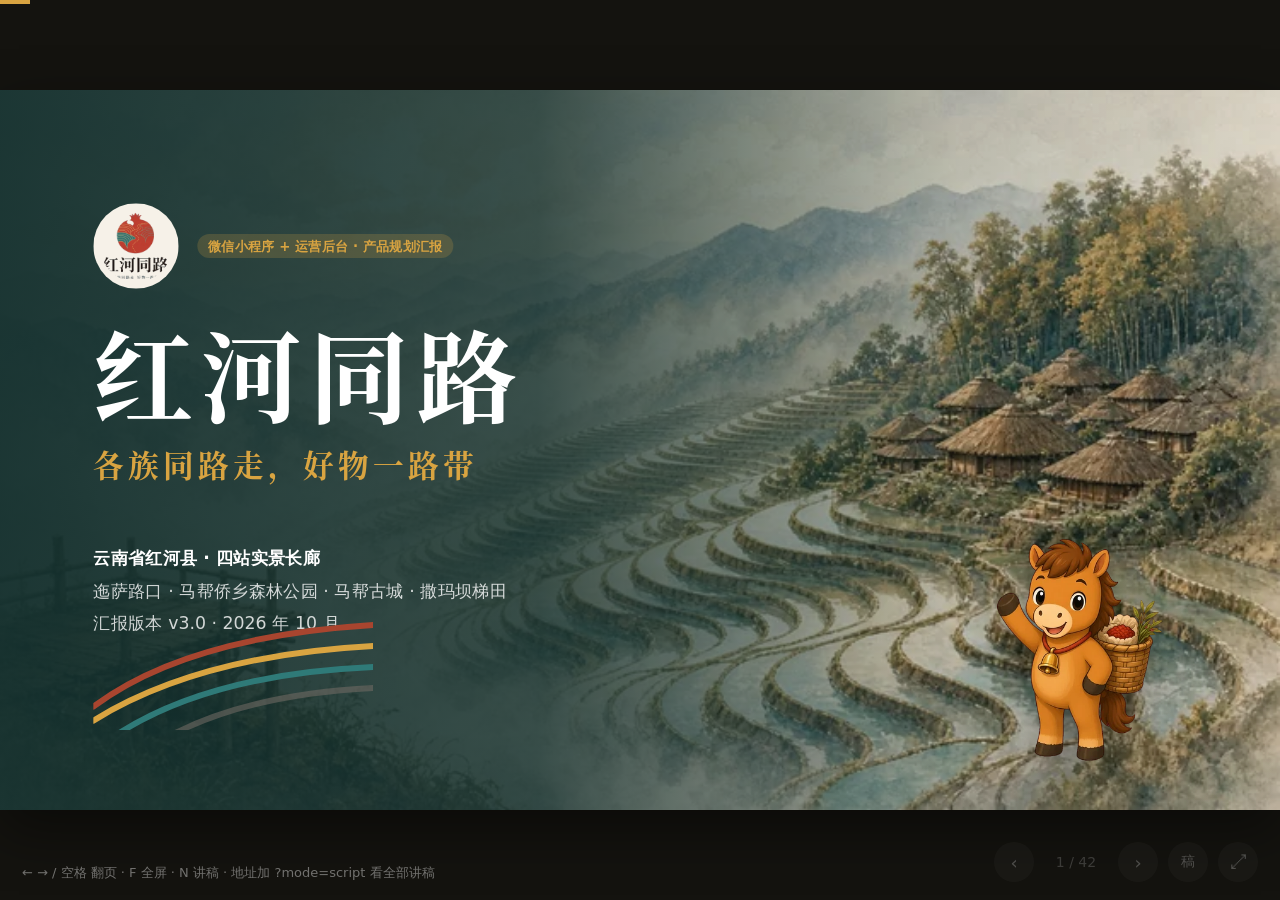
==== commit 4eab0f59: "汇报稿 v3：按模块重排为 42 页，补链路、闭环、用户心智、运营后台界面与逐页讲稿 Co-authored-by: KevenJan <KevenJan@users.noreply.github.c" ====
--- a/presentation/index.html
+++ b/presentation/index.html
@@ -3,12 +3,13 @@
 <head>
 <meta charset="utf-8">
 <meta name="viewport" content="width=device-width, initial-scale=1, viewport-fit=cover">
-<title>红河同路 · 小程序产品与设计汇报</title>
+<title>红河同路 · 产品规划汇报</title>
 <meta name="robots" content="noindex, nofollow">
-<meta name="description" content="红河同路：云南省红河县四站实景长廊文旅小程序，产品规划与界面设计汇报。">
+<meta name="description" content="红河同路：云南省红河县四站实景长廊文旅小程序与运营后台，产品规划汇报。">
 <link rel="icon" href="assets/logo/logo-mark.svg" type="image/svg+xml">
 <link rel="stylesheet" href="css/deck.css">
 <link rel="stylesheet" href="css/phone.css">
+<link rel="stylesheet" href="css/admin.css">
 </head>
 <body>
 <div id="progress"></div>
@@ -20,249 +21,393 @@
   <div class="bg" style="background-image:url(assets/sites/site-04-samaba-terraces@750w.webp)"></div>
   <div class="shade"></div>
   <div class="content">
-    <div class="brand rise"><img src="assets/logo/logo-full@400.webp" alt="红河同路标志"><span class="tag gold" style="background:rgba(217,164,65,.2);color:var(--gold)">微信小程序 · 产品与设计汇报</span></div>
+    <div class="brand rise"><img src="assets/logo/logo-full@400.webp" alt="红河同路标志"><span class="tag gold" style="background:rgba(217,164,65,.2);color:var(--gold)">微信小程序 + 运营后台 · 产品规划汇报</span></div>
     <h1 class="rise d1" style="margin-top:46px">红河同路</h1>
     <div class="sub rise d2">各族同路走，好物一路带</div>
     <div class="meta rise d3">
       <b>云南省红河县 · 四站实景长廊</b><br>
       迤萨路口 · 马帮侨乡森林公园 · 马帮古城 · 撒玛坝梯田<br>
-      汇报版本 v2.2 · 2026 年 10 月
+      汇报版本 v3.0 · 2026 年 10 月
     </div>
   </div>
   <img class="stripes rise d4" src="assets/contour-stripes.svg" alt="">
   <img class="mascot rise d3" src="assets/mascot/tuotuo-02-wave@400.webp" alt="吉祥物驮驮">
+  <aside class="notes"><p>各位领导好。今天汇报的是「红河同路」，一个面向来红河县游客的微信小程序，以及配套的运营后台。</p><p>汇报大约 40 分钟，先讲清楚它是什么、为什么做，然后一个模块一个模块地讲：游客每一步看到什么、心里在想什么、系统在做什么、后台由谁来管。最后讲建设分期和需要县里协调的事。</p></aside>
 </section>
 
 <!-- ============ 02 目录 ============ -->
 <section class="slide" data-title="目录">
   <div class="kicker">汇报目录</div>
-  <h2 class="title">从一条路，讲清一个县</h2>
-  <div class="toc" style="grid-template-columns:repeat(4,1fr)">
-    <a href="#3" class="rise"><div class="n">01</div><h3>为什么做</h3><p>县情、政策与产品定位</p></a>
-    <a href="#6" class="rise d1"><div class="n">02</div><h3>做什么</h3><p>四站长廊、游客路径、信息架构</p></a>
-    <a href="#9" class="rise d2"><div class="n">03</div><h3>界面与流程</h3><p>首页、站点、答题、到达打卡</p></a>
-    <a href="#12" class="rise d3"><div class="n">04</div><h3>同心石榴</h3><p>交往交流交融研学互动（可现场演示）</p></a>
-    <a href="#15" class="rise"><div class="n">05</div><h3>礼品与好物</h3><p>同路分、领礼核销、一路好物</p></a>
-    <a href="#18" class="rise d1"><div class="n">06</div><h3>边界与视觉</h3><p>内容审定、视觉系统、概念稿</p></a>
-    <a href="#21" class="rise d2"><div class="n">07</div><h3>怎么落地</h3><p>技术可行性、分期、需协调事项</p></a>
-    <a href="#24" class="rise d3" style="background:var(--deep-teal);color:#fff"><div class="n" style="color:var(--gold)">附</div><h3>交付清单</h3><p style="color:rgba(255,255,255,.7)">文档、素材包、设计稿</p></a>
-  </div>
-  <div class="slide-foot"><img src="assets/logo/logo-wordmark.svg" alt=""><span>← → 翻页 · F 全屏</span></div>
-</section>
-
-<!-- ============ 03 县情与政策 ============ -->
-<section class="slide" data-title="县情与政策">
-  <div class="kicker">01 为什么做 · 县情与政策</div>
-  <h2 class="title">一个以哈尼族为主、多民族世居的侨乡</h2>
-  <div class="stats" style="margin-top:46px">
-    <div class="stat rise"><div class="num">36.09<small>万</small></div><div class="k">户籍人口</div></div>
-    <div class="stat rise d1"><div class="num">96.89<small>%</small></div><div class="k">少数民族人口占比</div></div>
-    <div class="stat rise d2"><div class="num">81.4<small>%</small></div><div class="k">哈尼族占比（29.39 万）<br>全国最大的哈尼族聚居县</div></div>
-    <div class="stat rise d3"><div class="num">5<small>个</small></div><div class="k">世居民族：汉、哈尼、彝、傣、瑶</div></div>
-    <div class="stat rise"><div class="num">1<small>万余</small></div><div class="k">华侨华人，分布在 18 个国家和地区</div></div>
-    <div class="stat rise d1"><div class="num">1.6<small>万余亩</small></div><div class="k">撒玛坝梯田 · 4300 多级<br>海拔 600–1800 米</div></div>
-    <div class="stat rise d2"><div class="num">2<small>个</small></div><div class="k">国家 4A：撒玛坝（2021.4）<br>马帮古城（2025.1）</div></div>
-    <div class="stat rise d3" style="background:var(--deep-teal);color:#fff"><div class="num" style="color:var(--gold)">2026.7.1</div><div class="k" style="color:rgba(255,255,255,.8)">《民族团结进步促进法》施行</div></div>
-  </div>
-  <div class="row" style="margin-top:34px">
-    <div class="card grow rise d2"><h3>法律导向</h3><p>增进共同性、尊重和包容差异性（第六条）；各民族优秀传统文化都是中华文化的组成部分（第十三条）；突出国家通用语言文字（第十五条）；规范展陈与讲解内容（第三十条）。</p></div>
-    <div class="card grow rise d3"><h3>地方抓手</h3><p>州里要求旅居、研学、文创深度融合，打造专属文旅 IP，健全联农带农机制；县里以马帮古城为夜间经济核心，沪滇协作和央企定点帮扶带来团购与研学客源。</p></div>
-  </div>
-  <div class="src">数据来源：红河县人民政府网站县情概况（2025 年度口径）、县文旅局公开答复；完整对照见 03 号文件《政策对照审查》。</div>
-</section>
-
-<!-- ============ 04 定位 ============ -->
-<section class="slide" data-title="产品定位">
-  <div class="kicker">01 为什么做 · 产品定位</div>
-  <h2 class="title">把人留在现场，把货带回家</h2>
-  <div class="row" style="margin-top:50px;align-items:stretch">
-    <div class="card rise" style="width:640px;background:var(--deep-teal);color:#fff">
-      <div style="font-size:22px;color:var(--gold);letter-spacing:.12em">名称</div>
-      <div class="serif" style="font-size:96px;margin-top:6px">红河同路</div>
-      <div class="serif" style="font-size:34px;color:var(--gold);margin-top:6px">各族同路走，好物一路带</div>
-      <p style="color:rgba(255,255,255,.78);font-size:23px;line-height:1.75;margin-top:28px">「同路」既是游客自己在走的这条长廊，也是各族群众在同一片土地上来往、同走一条路的日常。</p>
-      <div style="display:flex;gap:12px;margin-top:30px;flex-wrap:wrap">
-        <span class="tag" style="background:rgba(255,255,255,.12);color:#fff">积分：同路分</span>
-        <span class="tag" style="background:rgba(255,255,255,.12);color:#fff">商城：一路好物</span>
-        <span class="tag" style="background:rgba(255,255,255,.12);color:#fff">吉祥物：驮驮</span>
-      </div>
-    </div>
-    <div class="grow" style="display:grid;grid-template-columns:1fr 1fr;gap:26px">
-      <div class="card rise d1"><div class="num" style="font-size:54px">01</div><h3 style="margin-top:10px">把人留在现场</h3><p>到了地标才能打卡；站着三分钟能看完、能听完。</p></div>
-      <div class="card rise d2"><div class="num" style="font-size:54px">02</div><h3 style="margin-top:10px">讲清交往交流交融</h3><p>讲同一条路、同一沟水、同一条街、同一片田的日常，不讲口号。</p></div>
-      <div class="card rise d3"><div class="num" style="font-size:54px">03</div><h3 style="margin-top:10px">让本地货被买走</h3><p>每一站连到这一站的物产，农户、合作社、手艺人有名有姓。</p></div>
-      <div class="card rise d4"><div class="num" style="font-size:54px">04</div><h3 style="margin-top:10px">可审定、可核销</h3><p>内容可追溯到审定记录；礼品发放可追溯到柜台和店员。</p></div>
-    </div>
-  </div>
-  <div class="slide-foot"><img src="assets/logo/logo-wordmark.svg" alt=""><span>01 为什么做</span></div>
-</section>
-
-<!-- ============ 05 用户与场景 ============ -->
-<section class="slide" data-title="用户与场景">
-  <div class="kicker">01 为什么做 · 用户与场景</div>
-  <h2 class="title">六类人，各取所需</h2>
-  <div style="display:grid;grid-template-columns:repeat(3,1fr);gap:26px;margin-top:46px">
-    <div class="card rise"><span class="tag">一期主用户</span><h3 style="margin-top:14px">自驾 / 周末游客</h3><p>停留半天到两天，认真走一到两站。要的是：别耽误行程、好拍、带点东西回去。</p></div>
-    <div class="card rise d1"><span class="tag teal">森林公园</span><h3 style="margin-top:14px">旅居 / 房车客</h3><p>停留更久，营地有冰箱和储物空间。要的是：耐放的山货、到营地自提、一键再买一次。</p></div>
-    <div class="card rise d2"><span class="tag gold">供给方</span><h3 style="margin-top:14px">农户、合作社、手艺人</h3><p>不一定常看手机。要的是：订单说得清——谁买的、在哪看到的、什么时候发。</p></div>
-    <div class="card rise"><span class="tag teal">现场</span><h3 style="margin-top:14px">柜台店员</h3><p>在访客中心、文创店、观景台。要的是：扫一下就知道能不能发、发哪一档，不出错。</p></div>
-    <div class="card rise d1"><span class="tag">审定方</span><h3 style="margin-top:14px">民宗、文旅、文化馆、文物</h3><p>依法规范讲解内容。要的是：不出错、可追溯、能一键下线。</p></div>
-    <div class="card rise d2"><span class="tag grey">二期</span><h3 style="margin-top:14px">研学与团队</h3><p>州内学校研学、央企职工疗休养与党建研学。要的是：统一组织、看得到完成情况。</p></div>
-  </div>
-  <div class="slide-foot"><img src="assets/logo/logo-wordmark.svg" alt=""><span>01 为什么做</span></div>
-</section>
-
-<!-- ============ 06 四站长廊 ============ -->
-<section class="slide" data-title="四站长廊">
-  <div class="kicker">02 做什么 · 四站长廊</div>
-  <h2 class="title">四站可顺可逆，走一站也有收获</h2>
-  <p class="lead">四站没有编号、没有先后锁。每站同样五步：到达打卡 → 3 分钟内容 → 3 道题 → 记下这一站 → 这站好物。</p>
-  <div class="sites">
-    <div class="trail"></div>
-    <div class="site-card rise"><div class="img" style="background-image:url(assets/sites/site-01-yisa-gateway@750w.webp)"><span class="tag">同一条路</span></div><div class="body"><h3>迤萨路口</h3><div class="slogan">同住一个县，同走一条路</div><p>高速出口后的访客停车场与游客中心。县情、五个世居民族，是整条长廊的入口和目录。</p></div></div>
-    <div class="site-card rise d1"><div class="img" style="background-image:url(assets/sites/site-02-forest-park@750w.webp)"><span class="tag teal">同一沟水</span></div><div class="body"><h3>马帮侨乡森林公园</h3><div class="slogan" style="color:var(--paddy-teal)">大家共用一沟水</div><p>森林—村寨—梯田—水系。防火重点区域，到达页常驻防火提示；旅居营地自提。</p></div></div>
-    <div class="site-card rise d2"><div class="img" style="background-image:url(assets/sites/site-03-mabang-oldtown@750w.webp)"><span class="tag gold">同一条街</span></div><div class="body"><h3>马帮古城</h3><div class="slogan" style="color:#9A6B12">出门的人和等的人</div><p>迤萨东门街，国家级文保、「江外建筑大观园」。讲马帮与侨乡；望江亭建成前只讲故事。</p></div></div>
-    <div class="site-card rise d3"><div class="img" style="background-image:url(assets/sites/site-04-samaba-terraces@750w.webp)"><span class="tag">同一片田</span></div><div class="body"><h3>撒玛坝梯田</h3><div class="slogan">同一片梯田，同一张长桌</div><p>宝华镇，世界文化遗产组成部分。灌水季 11 月—次年 4 月；多声部、乐作、开秧门、长街宴。</p></div></div>
-  </div>
-  <div class="slide-foot"><img src="assets/logo/logo-wordmark.svg" alt=""><span>02 做什么</span></div>
+  <h2 class="title">今天分五部分讲，加一个附录</h2>
+  <div class="toc" style="grid-template-columns:repeat(3,1fr);gap:26px;margin-top:46px">
+    <a href="#3" class="rise"><div class="n">一</div><h3>是什么，为什么做</h3><p>产品组成、县里的实际问题、谁在用、游客心里想什么、六个闭环</p></a>
+    <a href="#10" class="rise d1"><div class="n">二</div><h3>游客端 · 八个模块</h3><p>M1 入口与首页 → M8 我的，每个模块讲链路、规则、后台对应</p></a>
+    <a href="#24" class="rise d2"><div class="n">三</div><h3>店员端与合作社端</h3><p>柜台扫码发礼品；合作社收订单、发货、对账</p></a>
+    <a href="#27" class="rise"><div class="n">四</div><h3>运营后台 · 八个模块</h3><p>B1 工作台与权限 → B8 数据看板，附后台界面示意</p></a>
+    <a href="#35" class="rise d1"><div class="n">五</div><h3>怎么落地</h3><p>谁来运营、分期与验收、需要县里协调的九件事、风险</p></a>
+    <a href="#39" class="rise d2" style="background:var(--deep-teal);color:#fff"><div class="n" style="color:var(--gold)">附</div><h3>附录</h3><p style="color:rgba(255,255,255,.7)">技术要点（给技术同事）、视觉系统、概念稿</p></a>
+  </div>
+  <p class="note rise d3" style="margin-top:28px">每个模块固定讲五件事：解决什么问题 · 一步一步怎么走（含游客心里的疑问）· 规则 · 后台谁来管 · 记录哪些数据。</p>
+  <div class="slide-foot"><img src="assets/logo/logo-wordmark.svg" alt=""><span>← → 翻页 · F 全屏 · N 讲稿</span></div>
+  <aside class="notes"><p>汇报分五部分。第二、三、四部分是重点，按模块讲。</p><p>每个模块我都按同样的五个问题来讲：它解决什么问题；游客一步一步怎么用，每一步心里在担心什么；有哪些规则；后台由谁、在哪里管；会记录哪些数据。这样领导听完任何一个模块，都能知道它从哪开始、到哪结束、出了问题找谁。</p></aside>
+</section>
+
+<!-- ============ 03 是什么 ============ -->
+<section class="slide" data-title="红河同路是什么">
+  <div class="kicker">一 · 是什么</div>
+  <h2 class="title">一个微信小程序，加一个电脑上用的运营后台</h2>
+  <div class="card rise" style="margin-top:30px;padding:26px 34px;font-size:24px;line-height:1.75;color:#4A4640">
+    游客在四个地方停好车，打开小程序确认自己到了，花 <b class="hl">3 分钟</b>看一看、听一听这里的介绍，答 <b class="hl">3 道题</b>攒「同路分」。分数够了，到现场柜台领一份县里准备的本地小礼品。每一站介绍这里出产的东西，喜欢可以直接下单寄回家，钱和订单落到本地合作社、手艺人手里。
+  </div>
+  <div class="three-ends" style="margin-top:24px">
+    <div class="end-card rise d1"><span class="tag">游客用</span><h3 style="margin-top:10px">游客端</h3><div class="w">微信小程序 · 游客的手机</div><ul><li>到达打卡、看内容、答题</li><li>同心石榴研学</li><li>领礼、买本地好物</li><li>问驮驮（问问题）</li></ul></div>
+    <div class="end-card rise d2"><span class="tag teal">现场工作人员用</span><h3 style="margin-top:10px">店员端 · 合作社端</h3><div class="w">同一个小程序，绑定身份后才出现</div><ul><li>店员：扫游客的领礼码发礼品</li><li>合作社：收订单、填快递单号、看对账</li><li>不用另外下载 App</li></ul></div>
+    <div class="end-card rise d3" style="background:var(--deep-teal);color:#fff"><span class="tag gold">县里用</span><h3 style="margin-top:10px">运营后台</h3><div class="w" style="color:rgba(255,255,255,.6)">电脑浏览器</div><ul style="color:rgba(255,255,255,.85)"><li style="color:inherit">录内容，交四方审定后上线</li><li style="color:inherit">管打卡范围、礼品库存、店员</li><li style="color:inherit">管商品、订单、合作社结算</li><li style="color:inherit">看每天的数据、导出月报</li></ul></div>
+  </div>
+  <div class="slide-foot"><img src="assets/logo/logo-wordmark.svg" alt=""><span>一 · 是什么，为什么做</span></div>
+  <aside class="notes"><p>先用一段话说清楚：游客停车、确认到达、看 3 分钟、答 3 道题、攒分领礼、顺手买本地货。</p><p>产品有三个端。游客端就是大家手机上看到的小程序。店员和合作社也用同一个小程序，后台给他们绑定身份后，「我的」页面里才会出现工作台入口，不需要另外装软件。第三个是运营后台，在电脑上用，县里的运营人员、审定单位、柜台主管、领导各自用不同的账号登录。</p><p>后面讲的每个游客端功能，在后台都有对应的地方管。</p></aside>
+</section>
+
+<!-- ============ 04 为什么做 ============ -->
+<section class="slide" data-title="县里遇到的问题">
+  <div class="kicker">一 · 为什么做</div>
+  <h2 class="title">现在遇到的五个问题，小程序分别怎么解决</h2>
+  <div class="stats rise" style="margin-top:26px;grid-template-columns:repeat(6,1fr);gap:16px">
+    <div class="stat" style="padding:18px 20px"><div class="num" style="font-size:46px">36.09<small>万</small></div><div class="k" style="font-size:18px;margin-top:8px">户籍人口</div></div>
+    <div class="stat" style="padding:18px 20px"><div class="num" style="font-size:46px">96.89<small>%</small></div><div class="k" style="font-size:18px;margin-top:8px">少数民族占比</div></div>
+    <div class="stat" style="padding:18px 20px"><div class="num" style="font-size:46px">81.4<small>%</small></div><div class="k" style="font-size:18px;margin-top:8px">哈尼族占比，全国最大哈尼族聚居县</div></div>
+    <div class="stat" style="padding:18px 20px"><div class="num" style="font-size:46px">5<small>个</small></div><div class="k" style="font-size:18px;margin-top:8px">世居民族：汉、哈尼、彝、傣、瑶</div></div>
+    <div class="stat" style="padding:18px 20px"><div class="num" style="font-size:46px">1<small>万余</small></div><div class="k" style="font-size:18px;margin-top:8px">华侨华人，18 个国家和地区</div></div>
+    <div class="stat" style="padding:18px 20px"><div class="num" style="font-size:46px">2<small>个 4A</small></div><div class="k" style="font-size:18px;margin-top:8px">撒玛坝梯田、马帮古城</div></div>
+  </div>
+  <table class="table sm rise d1" style="margin-top:24px">
+    <thead><tr><th style="width:230px">问题</th><th>现在的情况</th><th>小程序怎么解决</th><th style="width:150px">对应模块</th></tr></thead>
+    <tbody>
+      <tr><td>游客路过不停留</td><td>自驾游客下了高速直接去下一个县</td><td>四个点都设在停车方便的访客点，停 3 分钟就能完成一站，走一站就能领礼</td><td>M2 M5</td></tr>
+      <tr><td>看了也不懂</td><td>景点介绍牌字多，没人讲</td><td>每站 3–4 张卡片 + 3 分钟音频，没信号也能播；答题帮游客记住</td><td>M3 M4</td></tr>
+      <tr><td>想买买不到、带不走</td><td>不知道哪里有正宗的红米、茶叶、手工艺品</td><td>每站介绍本地物产，能下单寄回家；商品写清是哪个村、哪个合作社</td><td>M6</td></tr>
+      <tr><td>内容讲错有风险</td><td>民族、宗教、文物相关的说法一旦讲错，影响很大</td><td>所有内容经县文化馆、民宗局、文旅局（古城加文物部门）审定才能上线，可以一键下线</td><td>B2 B3</td></tr>
+      <tr><td>县里看不到效果</td><td>来了多少人、带动了多少消费，说不清</td><td>后台数据看板每天更新，按站、按月统计，每月自动出一页简报</td><td>B8</td></tr>
+    </tbody>
+  </table>
+  <div class="src">数据来源：红河县人民政府网站县情概况（2025 年度口径）。政策依据：《民族团结进步促进法》（2026 年 7 月 1 日施行）第六、十三、十五、三十、三十一条；完整对照见 03 号文件。</div>
+  <div class="slide-foot"><img src="assets/logo/logo-wordmark.svg" alt=""><span>一 · 是什么，为什么做</span></div>
+  <aside class="notes"><p>上面一排是县情数字，后面讲内容时会用到。</p><p>下面这张表是这件事的出发点：五个实际问题，每个问题对应到具体的模块。比如「内容讲错有风险」，对应的是后台的内容中心和审定中心，所有内容要经过四方审定才能上线。</p><p>政策方面，《民族团结进步促进法》今年 7 月 1 日起施行，对展陈讲解内容、网络平台内容处置都有要求，我们的审定流程和下线机制就是按这几条设计的。</p></aside>
+</section>
+
+<!-- ============ 05 谁在用 ============ -->
+<section class="slide" data-title="谁在用">
+  <div class="kicker">一 · 谁在用</div>
+  <h2 class="title">六类人会用到它，各自关心的事不一样</h2>
+  <table class="table rise" style="margin-top:34px">
+    <thead><tr><th style="width:290px">谁</th><th style="width:300px">在哪用</th><th>他最关心</th><th>产品给他什么</th></tr></thead>
+    <tbody>
+      <tr><td>自驾、周末游客<br><span class="tag" style="margin-top:6px">主要用户</span></td><td>停车场、景区里，手机上</td><td>别耽误行程、别被套路、带点东西回去</td><td>3 分钟一站；第一站就能领礼；能寄回家</td></tr>
+      <tr><td>旅居、房车客</td><td>森林公园营地</td><td>日常吃的山货能不能重复买、能不能自提</td><td>营地自提、一键再买一次</td></tr>
+      <tr><td>柜台店员</td><td>游客中心、观景台服务点、文创店</td><td>扫一下就知道能不能发、发哪一档，别出错</td><td>店员端：扫码、看结果、选礼品、确认</td></tr>
+      <tr><td>合作社、手艺人</td><td>村里、作坊里</td><td>谁买的、发什么、什么时候发、钱什么时候到</td><td>订单通知、填快递单号、月度对账</td></tr>
+      <tr><td>运营人员</td><td>办公室电脑</td><td>内容好录、库存好管、出问题能马上处理</td><td>运营后台</td></tr>
+      <tr><td>审定单位</td><td>办公室电脑或手机</td><td>不出错、改了什么看得清、能随时下线</td><td>审定中心：逐条审、写意见、留记录</td></tr>
+    </tbody>
+  </table>
+  <p class="note rise d1" style="margin-top:16px">另外，县领导、局领导可以开一个只看数据的账号，看数据看板和月度简报。二期再加研学团队（学校、帮扶单位）。</p>
+  <div class="slide-foot"><img src="assets/logo/logo-wordmark.svg" alt=""><span>一 · 是什么，为什么做</span></div>
+  <aside class="notes"><p>主要用户是自驾和周末游客。他们最怕三件事：耽误行程、被套路、白跑一趟。所以每站控制在 3 分钟，走一站就能领礼。</p><p>另外几类人同样重要：店员要的是「扫一下就知道能不能发」；合作社要的是订单说得清楚、钱按时到；审定单位要的是「不出错、能下线」。后面每个模块都会回到这几类人的关心点上。</p></aside>
+</section>
+
+<!-- ============ 06 游客心里想什么 ============ -->
+<section class="slide" data-title="游客心里想什么">
+  <div class="kicker">一 · 用户心智</div>
+  <h2 class="title">游客每走一步，心里都有一个疑问</h2>
+  <p class="lead" style="font-size:23px;margin-top:10px">设计时先问「游客此刻在担心什么」，再决定页面上放什么。每个页面上线前，都要能回答它对应的那个疑问。</p>
+  <table class="table sm rise" style="margin-top:20px">
+    <thead><tr><th style="width:150px">环节</th><th style="width:560px">游客心里在想</th><th>界面第一时间怎么回答他</th></tr></thead>
+    <tbody>
+      <tr><td>第一次打开</td><td class="mind">这是什么？要注册吗？要钱吗？</td><td>首页顶部一句话说明；浏览、听音频都不用登录；全程不收费</td></tr>
+      <tr><td>点打卡</td><td class="mind">会不会一直定位我？</td><td>按钮下方写「只在点击时取一次位置」；隐私弹窗写明用途</td></tr>
+      <tr><td>开车时</td><td class="mind">能不能边开边打卡？</td><td>必须先选「我已停稳」或「我是乘客」；车还在走时不给打</td></tr>
+      <tr><td>山里没信号</td><td class="mind">打不了卡、听不了音频怎么办？</td><td>进山前提示下载离线包；没信号可以扫现场立牌码</td></tr>
+      <tr><td>看内容</td><td class="mind">要看多久？</td><td>站点页第一行写「约 3 分钟」</td></tr>
+      <tr><td>答错题</td><td class="mind">会不会扣分？丢不丢人？</td><td>不扣分，先看讲解，看完还给 3 分；没有倒计时、没有排行榜</td></tr>
+      <tr><td>看到分数</td><td class="mind">分数能干嘛？能抵钱吗？</td><td>直接写「现在可领第二档」；写明「不能提现，不能抵现金」</td></tr>
+      <tr><td>领礼前</td><td class="mind">现在领，还是再走一站领更好的？</td><td>「现在领是第二档，再走一站可领第三档，今年只能领一次」，让游客自己选</td></tr>
+      <tr><td>买东西</td><td class="mind">是不是骗游客的高价货？</td><td>写清生产者、村寨、采收时间；只有一个价格，没有划线价和倒计时</td></tr>
+      <tr><td>问问题</td><td class="mind">问了会不会乱答？</td><td>只回答审定过的问题，每个答案标来源；答不了就给柜台电话</td></tr>
+    </tbody>
+  </table>
+  <div class="slide-foot"><img src="assets/logo/logo-wordmark.svg" alt=""><span>一 · 是什么，为什么做</span></div>
+  <aside class="notes"><p>这一页是整个设计的出发点。做产品最容易犯的错，是按「我们想讲什么」来设计。游客站在停车场，他不关心我们准备了多少内容，他关心的是：要多久、要不要钱、会不会一直定位我。</p><p>所以每个环节我们都先写下游客心里的那个疑问，再规定页面上必须第一时间回答它。比如答错题，游客怕丢人，我们就不扣分、不倒计时、不排行。后面讲模块时，每一步都会标出「游客心里」这一行。</p></aside>
 </section>
 
 <!-- ============ 07 一位游客的一天 ============ -->
-<section class="slide" data-title="游客路径">
-  <div class="kicker">02 做什么 · 一位游客的一天</div>
+<section class="slide" data-title="一位游客的一天">
+  <div class="kicker">一 · 把模块串起来看</div>
   <h2 class="title">周六，杭州来的一家三口</h2>
-  <div class="timeline">
-    <div class="step rise"><h4>到达迤萨路口</h4><p>停稳车，副驾选「我是乘客」，点「我到了」。小程序只取这一次位置。</p></div>
-    <div class="step rise d1"><h4>看一看、听一听</h4><p>四张卡片、一段 2 分 40 秒的音频，孩子在车边听完；山里没信号也能放。</p></div>
-    <div class="step rise d2"><h4>答一答</h4><p>三道题。第二题答错，先看讲解，再点「我记住了 +3」，最后得 23 分。</p></div>
-    <div class="step rise d3"><h4>记下这一站</h4><p>盖上印章，称号「红河来客」，柜台就能领第一档；也可以再走一站领更好的。</p></div>
-    <div class="step rise"><h4>认识好物</h4><p>梯田红米加进心愿单——入口站只认识、不收钱。</p></div>
-    <div class="step rise d1"><h4>下午到撒玛坝</h4><p>观景台再打一次卡，石榴里撒玛坝这一瓣亮了，认识哈尼族、彝族两颗籽。</p></div>
-    <div class="step rise d2"><h4>领礼</h4><p>出示领礼码，店员核对证件原件后发放第二档「同路礼」，手机上立刻变成「已领取」。</p></div>
-    <div class="step rise d3"><h4>买走本地货</h4><p>红米选「寄回家」，合作社收到订单：「买家在撒玛坝看完梯田一站后下单」。</p></div>
-  </div>
-  <div style="display:flex;align-items:center;gap:24px;margin-top:30px"><img src="assets/mascot/tuotuo-04-walk@400.webp" style="width:120px" alt=""><div style="flex:1;border-top:4px dashed var(--gold)"></div><p class="note" style="font-size:24px;color:var(--stone)">这条路径就是一期要跑通的主线，所有页面都为它服务。</p></div>
-  <div class="slide-foot"><img src="assets/logo/logo-wordmark.svg" alt=""><span>02 做什么</span></div>
-</section>
-
-<!-- ============ 08 信息架构 ============ -->
-<section class="slide" data-title="信息架构">
-  <div class="kicker">02 做什么 · 信息架构</div>
-  <h2 class="title">五个标签，中间是会回答问题的小马</h2>
-  <div class="row" style="margin-top:34px;gap:60px">
-    <div style="display:grid;grid-template-columns:repeat(5,1fr);grid-template-rows:auto auto;gap:18px;flex:1;align-content:start">
-      <div class="card rise" style="padding:26px"><h3>首页</h3><ul><li>八格入口</li><li>防火公告置顶</li><li>今日开放</li><li>四站长廊</li><li>这季在红河</li><li>为您推荐</li></ul></div>
-      <div class="card rise d1" style="padding:26px"><h3>四站</h3><ul><li>四站大卡</li><li>服务地图</li><li>站点页：导览 / 听一听 / 答一答 / 来源</li><li>到达打卡</li></ul></div>
-      <div class="card rise d2" style="padding:26px;background:var(--deep-teal);color:#fff"><h3>问驮驮</h3><ul style="color:rgba(255,255,255,.8)"><li style="color:inherit">一期只检索审定问答</li><li style="color:inherit">答案下方标来源</li><li style="color:inherit">库里没有的，请问柜台</li></ul></div>
-      <div class="card rise d3" style="padding:26px"><h3>好物</h3><ul><li>按站看 / 按品类</li><li>来源档案</li><li>心愿单</li><li>寄回家 / 柜台自提 / 营地自提</li></ul></div>
-      <div class="card rise d4" style="padding:26px"><h3>我的</h3><ul><li>同路卡</li><li>同路册（足迹）</li><li>礼品与领礼码</li><li>常用游客（证件登记）</li><li>离线包 · 现场礼仪</li><li>店员工作台（仅店员）</li></ul></div>
-      <div class="card rise d2" style="grid-column:1/6;display:flex;align-items:center;gap:28px;padding:24px 32px">
-        <img src="assets/grid/grid-03-ethnic-fusion@192.webp" style="width:84px" alt="">
-        <div><h3 style="margin:0">同心石榴 · 交往交流交融研学</h3><p>从首页第三格、打卡成功页、站点页「答一答」、我的 → 同路卡，都能一步进入。</p></div>
-      </div>
-    </div>
-    <div class="rise d1">
-      <div class="pw" style="--s:.84" data-screen="home"></div>
-    </div>
-  </div>
-  <div class="slide-foot"><img src="assets/logo/logo-wordmark.svg" alt=""><span>02 做什么</span></div>
-</section>
-
-<!-- ============ 09 界面 1 ============ -->
-<section class="slide" data-title="界面：首页与站点">
-  <div class="kicker">03 界面与流程 · HTML 重绘稿</div>
-  <h2 class="title">先看到四站，再走进一站</h2>
-  <div class="phones" style="margin-top:34px">
-    <div class="rise"><div class="pw" style="--s:.84" data-screen="home"></div><div class="phone-cap"><b>01</b>首页</div></div>
-    <div class="rise d1"><div class="pw" style="--s:.84" data-screen="sites"></div><div class="phone-cap"><b>02</b>四站</div></div>
-    <div class="rise d2"><div class="pw" style="--s:.84" data-screen="site"></div><div class="phone-cap"><b>03</b>站点页 · 撒玛坝</div></div>
-    <div class="points grow rise d3" style="padding-top:20px">
-      <div class="point"><i>1</i><div><h4>首页不放广告</h4><p>轮播只放季节、县里正式活动和开放提醒；防火公告置顶，不能关闭。</p></div></div>
-      <div class="point"><i>2</i><div><h4>未登录不显示分数</h4><p>顶栏显示「登录记分」，登录后才显示同路分。</p></div></div>
-      <div class="point"><i>3</i><div><h4>停车写人真正站的地方</h4><p>每张站卡写明停车场，不出现匝道、路肩，也不画导航线。</p></div></div>
-      <div class="point"><i>4</i><div><h4>内容标明已审定</h4><p>站点页一行写清时长、分数和「内容已审定」，来源页签可追溯。</p></div></div>
-    </div>
-  </div>
-  <div class="slide-foot"><img src="assets/logo/logo-wordmark.svg" alt=""><span>03 界面与流程</span></div>
-</section>
-
-<!-- ============ 10 界面 2 ============ -->
-<section class="slide" data-title="界面：答题与我的">
-  <div class="kicker">03 界面与流程 · HTML 重绘稿</div>
-  <h2 class="title">答错不劝退，领礼一步到</h2>
-  <div class="phones" style="margin-top:34px">
-    <div class="rise"><div class="pw" style="--s:.84" data-screen="quiz"></div><div class="phone-cap"><b>04</b>答一答</div></div>
-    <div class="rise d1"><div class="pw" style="--s:.84" data-screen="result"></div><div class="phone-cap"><b>05</b>记下这一站</div></div>
-    <div class="rise d2"><div class="pw" style="--s:.84" data-screen="me"></div><div class="phone-cap"><b>06</b>我的 · 同路卡</div></div>
-    <div class="points grow rise d3" style="padding-top:20px">
-      <div class="point"><i>1</i><div><h4>答对 +10，答错先讲解再 +3</h4><p>无倒计时、无排行榜；讲解必须引自已审定的内容卡。</p></div></div>
-      <div class="point"><i>2</i><div><h4>三个明确出口</h4><p>去领礼 / 看这站好物 / 下一站怎么走（只给距离和停车点，不导航）。</p></div></div>
-      <div class="point"><i>3</i><div><h4>同路卡回答一个问题</h4><p>「我现在能领什么」：称号、同路分、四站印章、可领档位，一点就出领礼码。</p></div></div>
-    </div>
-  </div>
-  <div class="slide-foot"><img src="assets/logo/logo-wordmark.svg" alt=""><span>03 界面与流程</span></div>
-</section>
-
-<!-- ============ 11 到达打卡 ============ -->
-<section class="slide" data-title="到达打卡">
-  <div class="kicker">03 界面与流程 · 到达打卡</div>
-  <h2 class="title">先安全，再隐私，最后才是好玩</h2>
-  <div class="phones" style="margin-top:30px;gap:40px">
-    <div class="rise"><div class="pw" style="--s:.8" data-screen="checkin"></div><div class="phone-cap"><b>12</b>打卡页</div></div>
-    <div class="rise d1"><div class="pw" style="--s:.8" data-screen="locating"></div><div class="phone-cap"><b>13</b>确认位置</div></div>
-    <div class="rise d2"><div class="pw" style="--s:.8" data-screen="success"></div><div class="phone-cap"><b>14</b>打卡成功</div></div>
-    <div class="rise d3"><div class="pw" style="--s:.8" data-screen="fail"></div><div class="phone-cap"><b>15</b>没打上时</div></div>
-  </div>
-  <div class="row rise d4" style="margin-top:20px;gap:20px">
-    <span class="tag teal">必须先选「我已停稳 / 我是乘客」</span>
-    <span class="tag teal">只在点击时取一次位置</span>
-    <span class="tag orange">车速 &gt; 3 米/秒提示「请停稳」</span>
-    <span class="tag gold">信号弱可扫现场桩码</span>
-    <span class="tag grey">不出现「失败」二字</span>
-  </div>
-  <div class="slide-foot"><img src="assets/logo/logo-wordmark.svg" alt=""><span>03 界面与流程</span></div>
-</section>
-
-<!-- ============ 12 同心石榴：模型 ============ -->
-<section class="slide" data-title="同心石榴：模型">
-  <div class="kicker">04 同心石榴 · 交往交流交融研学</div>
-  <h2 class="title">一颗石榴，四瓣是四站</h2>
-  <div class="row" style="margin-top:30px;gap:70px;align-items:center">
-    <div class="rise" style="width:640px;flex:none">
-      <div class="pg-mount" data-lit="yisa,samaba" data-done="yisa-hani" data-labels="1" style="width:640px"></div>
-    </div>
-    <div class="grow col">
-      <div class="points rise d1">
-        <div class="point"><i>瓣</i><div><h4>四瓣 = 四站</h4><p>到了一站、打了卡，这一瓣就由米色变成宝石红。没打卡的瓣也能看，只是不能答题记分。</p></div></div>
-        <div class="point"><i>籽</i><div><h4>每瓣五颗命名籽 = 世居五族</h4><p>汉族、哈尼族、彝族、傣族、瑶族，<b class="hl">一样大、一样颜色</b>，不按人口排，不给民族配色。</p></div></div>
-        <div class="point"><i>小</i><div><h4>小籽 = 生活在红河的其他各族群众</h4><p>住在这里的人不止五个民族，小籽跟着瓣一起亮，不可点。</p></div></div>
-        <div class="point"><i>满</i><div><h4>四瓣全亮 = 长廊同心人</h4><p>称号边框换成一圈石榴纹；同路册证明「到过」，石榴证明「认识了谁」。</p></div></div>
-      </div>
-      <div class="card rise d2" style="padding:24px 30px">
-        <div style="display:flex;gap:34px;font-size:22px;align-items:center;flex-wrap:wrap">
-          <span style="display:flex;align-items:center;gap:10px"><svg width="26" height="30"><ellipse cx="13" cy="15" rx="11" ry="13" fill="#E4D6C3" stroke="#D2C1AA"/></svg>未打卡</span>
-          <span style="display:flex;align-items:center;gap:10px"><svg width="26" height="30"><ellipse cx="13" cy="15" rx="11" ry="13" fill="#B8323A"/></svg>可认识</span>
-          <span style="display:flex;align-items:center;gap:10px"><svg width="26" height="30"><ellipse cx="13" cy="15" rx="11" ry="13" fill="#B8323A" fill-opacity=".5" stroke="#fff" stroke-dasharray="3 2" stroke-width="1.5"/></svg>整理中（保留，不隐藏）</span>
-          <span style="display:flex;align-items:center;gap:10px"><svg width="26" height="30"><ellipse cx="13" cy="15" rx="10.5" ry="12.5" fill="#B8323A" stroke="#D9A441" stroke-width="2.6"/></svg>已认识：看完非遗卡 + 答过题</span>
-        </div>
-      </div>
-      <p class="note rise d3">不设单独的民族列表页，不做「五族图鉴」；每个籽详情底部固定「和谁一起」；没有审定内容的籽宁可空着，不编。</p>
-    </div>
-  </div>
-  <div class="slide-foot"><img src="assets/logo/logo-wordmark.svg" alt=""><span>04 同心石榴</span></div>
-</section>
-
-<!-- ============ 13 同心石榴：互动演示 ============ -->
-<section class="slide" data-title="同心石榴：互动演示" id="slide-pg-demo">
-  <div class="kicker">04 同心石榴 · 现场可点的演示</div>
-  <h2 class="title">点一颗籽，看见同地共生</h2>
-  <div class="row" style="margin-top:26px;gap:60px">
+  <div class="timeline" style="margin-top:36px">
+    <div class="step rise"><span class="tag">M2 到达打卡</span><h4 style="margin-top:10px">到达迤萨路口</h4><p>在访客停车场停稳，副驾选「我是乘客」，点「我到了」。小程序只取这一次位置。</p></div>
+    <div class="step rise d1"><span class="tag">M3 内容与答题</span><h4 style="margin-top:10px">看一看、听一听</h4><p>四张卡片、一段 2 分 40 秒的音频，孩子在车边听完。山里没信号也能放。</p></div>
+    <div class="step rise d2"><span class="tag">M3 内容与答题</span><h4 style="margin-top:10px">答一答</h4><p>三道题。第二题答错，先看讲解，再点「我记住了 +3」，这一站得 23 分。</p></div>
+    <div class="step rise d3"><span class="tag">M5 礼品</span><h4 style="margin-top:10px">先不领</h4><p>手机提示「现在可领第一档，再走一站可领第二档」。他们决定下午再领。</p></div>
+    <div class="step rise"><span class="tag">M6 一路好物</span><h4 style="margin-top:10px">记下想买的</h4><p>梯田红米加进心愿单。入口站只让收藏，不在停车场催付款。</p></div>
+    <div class="step rise d1"><span class="tag">M2 M4</span><h4 style="margin-top:10px">下午到撒玛坝</h4><p>观景台再打一次卡，石榴里撒玛坝这一瓣亮了，认识了哈尼族、彝族两颗籽。</p></div>
+    <div class="step rise d2"><span class="tag">M5 店员端</span><h4 style="margin-top:10px">领礼</h4><p>出示领礼码，店员核对证件原件后发第二档「同路礼」，手机上立刻变成「已领取」。</p></div>
+    <div class="step rise d3"><span class="tag">M6 合作社端</span><h4 style="margin-top:10px">买走本地货</h4><p>红米选「寄回家」。合作社收到订单：「买家在撒玛坝看完梯田一站后下单」。</p></div>
+  </div>
+  <div style="display:flex;align-items:center;gap:24px;margin-top:26px"><img src="assets/mascot/tuotuo-04-walk@400.webp" style="width:110px" alt=""><div style="flex:1;border-top:4px dashed var(--gold)"></div><p class="note" style="font-size:22px;color:var(--stone)">同一天，后台看板上多了 2 次打卡、2 次看完、1 份礼品、1 笔订单。</p></div>
+  <div class="slide-foot"><img src="assets/logo/logo-wordmark.svg" alt=""><span>一 · 是什么，为什么做</span></div>
+  <aside class="notes"><p>在拆模块之前，先用一个具体的家庭把整条线走一遍。每张卡片左上角标了它用到的模块。</p><p>注意第四步：他们在第一站其实已经可以领礼了，但手机告诉他们再走一站能领更好的，他们自己决定下午再领。这就是我们希望的效果：不强迫，但给游客一个多走一站的理由。</p><p>最后一句是给县里的：这家人走完一天，后台看板上就能看到对应的数据。</p></aside>
+</section>
+
+<!-- ============ 08 模块地图 ============ -->
+<section class="slide" data-title="模块地图">
+  <div class="kicker">一 · 产品组成</div>
+  <h2 class="title">整个产品分成 18 个模块<small>点任意模块可跳到对应页</small></h2>
+  <div class="mmap">
+    <div class="mcol rise"><h3>游客端<small>8 个</small></h3>
+      <a href="#10"><b>M1</b><span>入口与首页</span><em>从哪进来、第一眼看到什么</em></a>
+      <a href="#11"><b>M2</b><span>到达打卡</span><em>确认真的停好车到了现场</em></a>
+      <a href="#13"><b>M3</b><span>站点内容与答题</span><em>3 分钟看懂，3 道题攒分</em></a>
+      <a href="#15"><b>M4</b><span>同心石榴（研学）</span><em>四站的民族文化串成一颗石榴</em></a>
+      <a href="#19"><b>M5</b><span>同路分、称号与礼品</span><em>分数换什么、怎么领</em></a>
+      <a href="#21"><b>M6</b><span>一路好物</span><em>能买、能寄、能自提</em></a>
+      <a href="#22"><b>M7</b><span>问驮驮</span><em>只答审定过的问题</em></a>
+      <a href="#23"><b>M8</b><span>我的</span><em>记录、订单、证件登记、电话</em></a>
+    </div>
+    <div class="mcol mid rise d1"><h3>店员 · 合作社<small>2 个</small></h3>
+      <a href="#24"><b>店员</b><span style="width:auto">柜台核销</span></a>
+      <p style="font-size:18px;color:#5A554D;line-height:1.6;margin:-2px 0 10px 58px">扫游客的领礼码发礼品</p>
+      <a href="#26"><b>合作</b><span style="width:auto">订单与发货</span></a>
+      <p style="font-size:18px;color:#5A554D;line-height:1.6;margin:-2px 0 10px 58px">收订单、填单号、看对账</p>
+      <div style="margin-top:26px;padding-top:20px;border-top:2px dashed rgba(168,69,47,.3);font-size:19px;line-height:1.7;color:#5A554D">游客端的每个模块，在右边后台都有对应的地方管：<br><b style="color:var(--terracotta)">M1 → B2 B4　M2 → B4<br>M3 M4 → B2 B3　M5 → B5 B7<br>M6 → B6　M7 → B7<br>全部数据 → B8</b></div>
+    </div>
+    <div class="mcol b rise d2"><h3>运营后台<small>8 个</small></h3>
+      <a href="#27"><b>B1</b><span>工作台与权限</span><em>谁能看什么、做什么</em></a>
+      <a href="#28"><b>B2</b><span>内容中心</span><em>录介绍、音频、题目、石榴籽</em></a>
+      <a href="#29"><b>B3</b><span>审定中心</span><em>四方逐条审定，可下线</em></a>
+      <a href="#30"><b>B4</b><span>站点与安全</span><em>打卡范围、立牌码、公告</em></a>
+      <a href="#31"><b>B5</b><span>礼品与核销</span><em>档位、库存、店员、记录</em></a>
+      <a href="#32"><b>B6</b><span>商城与合作社</span><em>商品、订单、售后、结算</em></a>
+      <a href="#33"><b>B7</b><span>用户与服务</span><em>问答库、留言纠错、查询</em></a>
+      <a href="#34"><b>B8</b><span>数据看板</span><em>每天的数字、月度简报</em></a>
+    </div>
+  </div>
+  <div class="slide-foot"><img src="assets/logo/logo-wordmark.svg" alt=""><span>一 · 是什么，为什么做</span></div>
+  <aside class="notes"><p>这是整个产品的地图，一共 18 个模块：游客端 8 个，店员和合作社 2 个，运营后台 8 个。</p><p>中间这栏的对应关系很重要：游客能看到的每一样东西，后台都有地方管、有人负责。比如游客看到的站点介绍和题目，来自后台的内容中心，经过审定中心审完才上线。</p><p>汇报时可以直接点模块名跳到对应的页面。</p></aside>
+</section>
+
+<!-- ============ 09 六个闭环 ============ -->
+<section class="slide" data-title="六个闭环">
+  <div class="kicker">一 · 六个闭环</div>
+  <h2 class="title">六件事，每件都要从头到尾有人管、有记录</h2>
+  <p class="lead" style="font-size:23px;margin-top:8px">「闭环」指一件事从开始到结束都有人负责、有记录，结束时的结果还能反过来改进开头。一期上线前，这六个都要跑通。</p>
+  <div class="loops6">
+    <div class="lp rise"><h3>游客体验闭环<small>M2 M3 M4 M5</small></h3><div class="flow">到达打卡<i>→</i>看内容<i>→</i>答题得分<i>→</i>盖章、升级称号<i>→</i>看到「再走一站可领更好的礼」<i>→</i>去下一站</div><div class="done">游客领到礼品，或四站走满得「长廊同心人」。后台看哪站完成率低，就改哪站内容。</div></div>
+    <div class="lp rise d1"><h3>礼品闭环<small>M5 店员端 B5</small></h3><div class="flow">后台设档位和库存<i>→</i>游客出示领礼码<i>→</i>店员核对证件后发放<i>→</i>库存自动减<i>→</i>低于预警线提醒补货<i>→</i>补货后加库存</div><div class="done">每一份礼品都能查到发给谁（脱敏）、哪个柜台、哪个店员、什么时间。</div></div>
+    <div class="lp rise d2"><h3>带货闭环<small>M6 合作社端 B6</small></h3><div class="flow">站点页看到物产<i>→</i>下单，统一收款<i>→</i>合作社收到订单<i>→</i>发货填单号<i>→</i>游客收货评价<i>→</i>再买一次<i>→</i>月底对账结算</div><div class="done">合作社收到货款。后台看哪站带动的订单多、哪类商品复购高。</div></div>
+    <div class="lp rise d3"><h3>内容闭环<small>B2 B3</small></h3><div class="flow">录入<i>→</i>文化馆审<i>→</i>民宗局审<i>→</i>文旅局发布（古城加文物部门）<i>→</i>上线<i>→</i>游客纠错或巡查发现问题<i>→</i>退回或一键下线<i>→</i>改好重审</div><div class="done">每条线上内容都有完整审定记录；下线时关联题目同时下线，游客分数保留。</div></div>
+    <div class="lp rise d1"><h3>问答闭环<small>M7 B7</small></h3><div class="flow">游客提问<i>→</i>问答库里有就答并标来源<i>→</i>没有就请游客问柜台、记下问题<i>→</i>运营每周整理<i>→</i>写答案送审<i>→</i>审完加进问答库</div><div class="done">没答上的问题一周比一周少。</div></div>
+    <div class="lp rise d2"><h3>数据闭环<small>B8</small></h3><div class="flow">记录打卡、看完、答题、领礼、下单<i>→</i>看板按站按天汇总<i>→</i>每月一页简报给领导<i>→</i>调整内容、礼品档位、库存、立牌位置、商品</div><div class="done">每月简报能说清「改了什么、效果怎样」。</div></div>
+  </div>
+  <div class="slide-foot"><img src="assets/logo/logo-wordmark.svg" alt=""><span>一 · 是什么，为什么做</span></div>
+  <aside class="notes"><p>「闭环」这个词我解释一下：一件事从开始到结束，每一步都有人管、有记录；结束时的结果，还能反过来改进开头。</p><p>这个产品里有六个闭环。最容易出问题的是礼品和带货：礼品如果没有库存和核销记录，就会出现重复领、发错、库存对不上；带货如果合作社收不到订单通知、月底对不了账，合作社很快就不愿意参与了。所以这两条线我们在后台做得最细。</p><p>每个闭环下面那一行绿色的字，是验收时判断「跑通了没有」的标准。</p></aside>
+</section>
+
+<!-- ============ 10 M1 入口与首页 ============ -->
+<section class="slide" data-title="M1 入口与首页">
+  <div class="kicker"><span class="mod">M1</span>游客端 · 入口与首页</div>
+  <h2 class="title">游客从哪进来，第一眼看到什么</h2>
+  <div class="meta3 rise" style="margin-top:22px">
+    <div><b>解决什么</b>游客第一次接触，要在几秒钟内明白这是什么、对自己有什么用、要不要钱</div>
+    <div><b>后台谁来管</b>B4 公告、开放状态、立牌码<br>B2 首页大图、站点介绍</div>
+    <div><b>记录哪些数据</b>打开次数；从哪个入口进来（立牌码 / 公众号 / 分享 / 搜索）</div>
+  </div>
+  <div class="row" style="margin-top:22px;gap:36px">
+    <div class="grow col" style="gap:16px">
+      <div class="chain v nq rise d1">
+        <div class="ch"><h4>打开</h4><p>首页顶部「红河同路 · 各族同路走，好物一路带」、一张大图、八个入口</p><em>不要求登录</em></div>
+        <div class="ch"><h4>看公告</h4><p>一条公告：森林公园防火期请勿携带火种</p><em>防火公告置顶，不能关</em></div>
+        <div class="ch"><h4>看四站</h4><p>四张卡片，写着每站讲什么、在哪停车</p><em>四站没有先后，任选</em></div>
+        <div class="ch"><h4>选一站</h4><p>停车点、今天是否开放、约 3 分钟、能得 30 分、这站的物产</p><em>没到现场能看，不能答题</em></div>
+        <div class="ch"><h4>到了</h4><p>点「到达打卡」</p><em>进入 M2</em></div>
+      </div>
+      <div class="card rise d2" style="padding:18px 24px"><p style="font-size:20px"><b>从哪进来：</b>① 四站停车场、游客中心的<b class="hl">现场立牌码</b>（最重要，扫了直接打开这一站的打卡页）② 「红河马帮古城景区」公众号菜单 ③ 朋友分享、微信搜索 ④ 高速出口、加油站的宣传物料</p></div>
+      <div class="row rise d3" style="gap:12px;flex-wrap:wrap"><span class="tag grey">首页不放商业广告、外部链接</span><span class="tag grey">未登录显示「登录记分」</span><span class="tag teal">服务地图只标服务点，不画路线</span></div>
+    </div>
+    <div class="rise d1"><div class="pw" style="--s:.62" data-screen="home"></div><div class="phone-cap"><b>首页</b></div></div>
+    <div class="rise d2"><div class="pw" style="--s:.62" data-screen="map"></div><div class="phone-cap"><b>服务地图</b></div></div>
+  </div>
+  <div class="slide-foot"><img src="assets/logo/logo-wordmark.svg" alt=""><span>二 · 游客端</span></div>
+  <aside class="notes"><p>M1 解决的是第一印象。游客打开后几秒钟内要知道：这是县里的文旅小程序、不要钱、不用注册就能看。</p><p>入口里最重要的是现场立牌码。游客已经站在停车场了，扫码直接进这一站的打卡页，不用在首页里找。所以立牌的位置、立牌码的更换都在后台 B4 管。</p><p>服务地图只标停车场、厕所、柜台、医疗点、充电桩，点一下用微信自带的地图导航。我们自己不画路线，避免把游客引到山路和田埂上。</p></aside>
+</section>
+
+<!-- ============ 11 M2 到达打卡 · 链路 ============ -->
+<section class="slide" data-title="M2 到达打卡：链路">
+  <div class="kicker"><span class="mod">M2</span>游客端 · 到达打卡 · 1/2</div>
+  <h2 class="title">确认游客真的停好车到了现场</h2>
+  <div class="meta3 rise" style="margin-top:22px">
+    <div><b>解决什么</b>确认游客真的到了；同时不能让人开车时操作手机，也不能一直定位游客</div>
+    <div><b>后台谁来管</b>B4 每站的打卡范围、立牌码生成与更换、开放状态、车速和超时设置</div>
+    <div><b>记录哪些数据</b>打卡次数、成功率、没打上的原因、行驶中被拦次数、扫码打卡比例</div>
+  </div>
+  <div class="chain c6 rise d1" style="margin-top:22px">
+    <div class="ch"><h4>进入打卡页</h4><p>这一站的插画，「你现在应该在：观景台停车场」</p><q>我停的地方对吗？</q><em>写游客真正站的地方，不写景点大名</em></div>
+    <div class="ch"><h4>二选一</h4><p>「我已停稳」「我是乘客」两个按钮，必须选一个</p><q>开车能打吗？</q><em>不选不能点下一步</em></div>
+    <div class="ch"><h4>点「我到了」</h4><p>大圆按钮，下方小字「只在点击时取一次位置」</p><q>会不会一直定位我？</q><em>只在这一刻取位置</em></div>
+    <div class="ch"><h4>第一次使用</h4><p>微信隐私弹窗：位置只用于确认到达</p><q>我的位置会被拿去干嘛？</q><em>同意后才取位置</em></div>
+    <div class="ch"><h4>确认位置</h4><p>按钮外圈一圈圈扩散，「正在确认位置…」</p><q>要等多久？</q><em>和打卡范围比对，最多等 8 秒</em></div>
+    <div class="ch"><h4>成功</h4><p>同路册盖章，石榴里这一瓣亮起，吉祥物庆祝</p><q>然后呢？</q><em>给两个按钮：去认识这一瓣 / 先看这一站</em></div>
+  </div>
+  <table class="table sm rise d2" style="margin-top:20px">
+    <thead><tr><th style="width:190px">没打上时</th><th>系统怎么判断</th><th>游客看到（界面上不出现「失败」二字）</th><th>下一步</th></tr></thead>
+    <tbody>
+      <tr><td>还没到</td><td>不在打卡范围内</td><td>还没到 · 距打卡点约 2.3 公里</td><td>可以先看内容，不能答题</td></tr>
+      <tr><td style="color:var(--safety)">车还在走</td><td>速度明显快于步行（每秒 3 米以上）</td><td style="color:var(--safety)">请停稳后再打卡（橙色）</td><td>不给任何「继续」按钮</td></tr>
+      <tr><td>信号弱</td><td>8 秒没取到位置，或位置误差太大</td><td>定位信号弱，可以扫现场立牌码</td><td>打开扫码</td></tr>
+      <tr><td>今年已打过</td><td>本自然年已在这一站打过卡</td><td>今年已在这一站打过卡</td><td>可以重看，不重复计分</td></tr>
+    </tbody>
+  </table>
+  <div class="slide-foot"><img src="assets/logo/logo-wordmark.svg" alt=""><span>二 · 游客端</span></div>
+  <aside class="notes"><p>打卡是整个产品安全风险最高的地方，所以设计的顺序是：先安全，再隐私，最后才是好玩。</p><p>六步里，第二步「我已停稳 / 我是乘客」必须选，不选按钮是灰的。第三步按钮下面明确写「只在点击时取一次位置」，回答游客「会不会一直定位我」的担心。</p><p>下面是没打上的四种情况。最关键的是「车还在走」：系统发现速度明显快于步行时，只显示橙色的「请停稳后再打卡」，不给任何继续的按钮。另外，打卡点只设在访客停车场、游客中心，匝道、主路、应急车道一律不设。</p></aside>
+</section>
+
+<!-- ============ 12 M2 到达打卡 · 界面 ============ -->
+<section class="slide" data-title="M2 到达打卡：界面">
+  <div class="kicker"><span class="mod">M2</span>游客端 · 到达打卡 · 2/2</div>
+  <h2 class="title">打卡的四个界面</h2>
+  <div class="phones" style="margin-top:22px;gap:48px">
+    <div class="rise"><div class="pw" style="--s:.68" data-screen="checkin"></div><div class="phone-cap"><b>打卡页</b>必须先二选一</div></div>
+    <div class="rise d1"><div class="pw" style="--s:.68" data-screen="locating"></div><div class="phone-cap"><b>确认位置</b>最多 8 秒</div></div>
+    <div class="rise d2"><div class="pw" style="--s:.68" data-screen="success"></div><div class="phone-cap"><b>成功</b>盖章 + 石榴亮一瓣</div></div>
+    <div class="rise d3"><div class="pw" style="--s:.68" data-screen="fail"></div><div class="phone-cap"><b>没打上</b>每种都有下一步</div></div>
+  </div>
+  <div class="row rise d4" style="margin-top:18px;gap:16px;flex-wrap:wrap">
+    <span class="tag teal">打卡点只设在访客停车场、游客中心、景区服务点</span>
+    <span class="tag orange">匝道、主路、路肩、应急车道一律不设，也不出现「拍照点」</span>
+    <span class="tag gold">离线时扫立牌码打卡，记录「待同步」，有网自动上传</span>
+    <span class="tag grey">每站每个自然年计一次分</span>
+  </div>
+  <div class="slide-foot"><img src="assets/logo/logo-wordmark.svg" alt=""><span>二 · 游客端</span></div>
+  <aside class="notes"><p>这是打卡的四个界面，都是按微信小程序的实际尺寸重绘的。</p><p>成功页上有两样东西会变：同路册上盖下这一站的印章，石榴图里这一瓣亮起来。石榴的部分后面 M4 专门讲。</p><p>山里信号不好，所以每个站点都有现场立牌码作为备用：扫码也能打卡，没网时先记在手机上，有网后自动上传。</p></aside>
+</section>
+
+<!-- ============ 13 M3 站点内容与答题 · 链路 ============ -->
+<section class="slide" data-title="M3 站点内容与答题：链路">
+  <div class="kicker"><span class="mod">M3</span>游客端 · 站点内容与答题 · 1/2</div>
+  <h2 class="title">站在现场 3 分钟能看完、能听懂，答 3 道题</h2>
+  <div class="meta3 rise" style="margin-top:22px">
+    <div><b>解决什么</b>介绍牌字多没人讲。站着 3 分钟能看完；答题帮游客记住，也给「领礼」一个依据</div>
+    <div><b>后台谁来管</b>B2 内容卡、音频与文字稿、题库<br>B3 审定</div>
+    <div><b>记录哪些数据</b>每站看完率、音频听完率、每道题答对率（太低说明题或内容有问题）</div>
+  </div>
+  <div class="chain c7 rise d1" style="margin-top:22px;gap:20px">
+    <div class="ch"><h4>站点页</h4><p>主题大卡 +「约 3 分钟 · 可得 30 分 · 内容已审定」</p><q>要多久？</q></div>
+    <div class="ch"><h4>导览</h4><p>3–4 张卡片，每张不超过 120 字</p><q>讲得靠谱吗？</q><em>卡片底部写审定单位和日期</em></div>
+    <div class="ch"><h4>听一听</h4><p>不超过 3 分钟的普通话音频，有文字稿</p><q>没信号能听吗？</q><em>下载过离线包就能听</em></div>
+    <div class="ch"><h4>答一答</h4><p>3 道题，题目都出自刚看过的卡片</p><q>会不会很难？</q></div>
+    <div class="ch"><h4>答对</h4><p>「答对了 +10」</p><q>—</q><em>记分</em></div>
+    <div class="ch"><h4>答错</h4><p>先翻出讲解，看完按钮变成「我记住了 +3」</p><q>会扣分吗？</q><em>不扣分，继续答</em></div>
+    <div class="ch"><h4>记下这一站</h4><p>印章填色；本站得分、累计分、现在可领第几档</p><q>接下来干嘛？</q><em>三个出口：领礼 / 好物 / 下一站</em></div>
+  </div>
+  <table class="table sm rise d2" style="margin-top:20px">
+    <thead><tr><th style="width:220px">站</th><th style="width:360px">主题</th><th>讲的内容</th></tr></thead>
+    <tbody>
+      <tr><td>迤萨路口</td><td>同住一个县，同走一条路</td><td>县情、五个世居民族、这一路会遇到什么</td></tr>
+      <tr><td>马帮侨乡森林公园</td><td>大家共用一沟水</td><td>森林—村寨—梯田—水系；护林防火；寨神林的敬重礼仪</td></tr>
+      <tr><td>马帮古城</td><td>出门的人和等的人</td><td>马帮、侨乡、「江外建筑大观园」；文物保护礼仪</td></tr>
+      <tr><td>撒玛坝梯田</td><td>同一片梯田，同一张长桌</td><td>梯田与灌水季、开秧门、长街宴；乐作和多声部分开讲</td></tr>
+    </tbody>
+  </table>
+  <div class="slide-foot"><img src="assets/logo/logo-wordmark.svg" alt=""><span>二 · 游客端</span></div>
+  <aside class="notes"><p>M3 是每一站的核心内容。我们给自己定了一个硬标准：站在停车场 3 分钟能看完。所以每张卡不超过 120 字，音频不超过 3 分钟。</p><p>答题有两个用意：一是帮游客记住，二是给领礼一个依据，不是来了就送。答错不扣分，先看讲解，看完还给 3 分。这样游客不会因为答错而放弃。</p><p>四站各讲一个主题，都落在「一起生活」上：同一条路、同一沟水、同一条街、同一片田。</p></aside>
+</section>
+
+<!-- ============ 14 M3 · 界面与规则 ============ -->
+<section class="slide" data-title="M3 站点内容与答题：界面">
+  <div class="kicker"><span class="mod">M3</span>游客端 · 站点内容与答题 · 2/2</div>
+  <h2 class="title">站点页、答题页、记下这一站</h2>
+  <div class="phones" style="margin-top:26px">
+    <div class="rise"><div class="pw" style="--s:.8" data-screen="site"></div><div class="phone-cap"><b>站点页</b>撒玛坝</div></div>
+    <div class="rise d1"><div class="pw" style="--s:.8" data-screen="quiz"></div><div class="phone-cap"><b>答一答</b>答错先看讲解</div></div>
+    <div class="rise d2"><div class="pw" style="--s:.8" data-screen="result"></div><div class="phone-cap"><b>记下这一站</b></div></div>
+    <div class="points grow rise d3" style="padding-top:6px">
+      <div class="point"><i>1</i><div><h4>没打卡也能看、能听</h4><p>但不能答题、不记分。这样没到现场的人也能先了解。</p></div></div>
+      <div class="point"><i>2</i><div><h4>打卡后 6 小时内可以回车里答</h4><p>不用站在停车场答完，也不用重新定位。</p></div></div>
+      <div class="point"><i>3</i><div><h4>不能重答刷分</h4><p>讲解随时可以回看。每站满分 30，四站 120。</p></div></div>
+      <div class="point"><i>4</i><div><h4>寨神林、祭祀不做题目</h4><p>讲解必须引自已审定的内容卡；没有倒计时、没有排行榜。</p></div></div>
+      <div class="point"><i>5</i><div><h4>结果页给三个出口</h4><p>去领礼 / 看这站好物 / 下一站怎么走（只给距离和停车点，导航用手机地图）。</p></div></div>
+    </div>
+  </div>
+  <div class="slide-foot"><img src="assets/logo/logo-wordmark.svg" alt=""><span>二 · 游客端</span></div>
+  <aside class="notes"><p>这是三个主要界面。站点页第一行就写「约 3 分钟、完成可得 30 同路分、内容已审定」，一次回答三个疑问：要多久、有什么用、靠不靠谱。</p><p>右边是几条规则。特别说一下第二条：打卡后 6 小时内可以回到车里或酒店再答题，避免游客为了答题在停车场久站。</p></aside>
+</section>
+
+<!-- ============ 15 M4 同心石榴 · 怎么看 ============ -->
+<section class="slide" data-title="M4 同心石榴：怎么看">
+  <div class="kicker"><span class="mod">M4</span>游客端 · 同心石榴（研学）· 1/4</div>
+  <h2 class="title">一颗石榴，四瓣是四站，大籽是世居五族</h2>
+  <div class="row" style="margin-top:22px;gap:60px;align-items:flex-start">
+    <div class="rise" style="width:600px;flex:none">
+      <div class="pg-mount" data-lit="yisa,samaba" data-done="yisa-hani" data-labels="1" style="width:600px"></div>
+    </div>
+    <div class="grow col" style="gap:18px">
+      <div class="meta3 rise" style="grid-template-columns:1fr">
+        <div><b>解决什么</b>把四站里涉及各民族的非遗、节令、手艺串起来，让游客愿意多走几站；同时守住边界：不做民族图鉴、不排高低、没审定的不讲</div>
+      </div>
+      <table class="table sm rise d1">
+        <thead><tr><th style="width:280px">石榴的部分</th><th>代表什么</th></tr></thead>
+        <tbody>
+          <tr><td>四瓣</td><td>四个站。在这一站打了卡，这一瓣由米色变成红色</td></tr>
+          <tr><td>每瓣五颗大籽</td><td>世居五族：汉、哈尼、彝、傣、瑶。<b class="hl">一样大、一样颜色</b>，不按人口排</td></tr>
+          <tr><td>其余小籽</td><td>生活在红河的其他各族群众</td></tr>
+          <tr><td>籽带金边</td><td>已认识：看完这颗籽的非遗卡并答过题</td></tr>
+          <tr><td>虚线籽</td><td>内容还在整理，暂不讲。宁可空着，不编</td></tr>
+          <tr><td>四瓣全亮</td><td>称号「长廊同心人」，头像边框换成石榴纹</td></tr>
+        </tbody>
+      </table>
+      <p class="note rise d2">界面名称「同心石榴」，副标题「交往交流交融 · 研学」。「民族融合」只作内部主题词，不出现在界面上。</p>
+    </div>
+  </div>
+  <div class="slide-foot"><img src="assets/logo/logo-wordmark.svg" alt=""><span>二 · 游客端</span></div>
+  <aside class="notes"><p>同心石榴是这个产品里讲民族文化的部分，也是政策上最需要把握分寸的部分。</p><p>我们用石榴来组织：四瓣对应四站，每瓣里五颗大籽对应五个世居民族，五颗一样大、一样颜色，不按人口多少排，也不给某个民族配专门的颜色。小籽代表生活在红河的其他各族群众。</p><p>最重要的一条规则：内容没审定的籽显示成虚线，写「正在整理」，宁可空着也不编。</p></aside>
+</section>
+
+<!-- ============ 16 M4 · 链路 ============ -->
+<section class="slide" data-title="M4 同心石榴：链路">
+  <div class="kicker"><span class="mod">M4</span>游客端 · 同心石榴（研学）· 2/4</div>
+  <h2 class="title">从打卡成功，到认识一颗籽</h2>
+  <div class="meta3 rise" style="margin-top:22px">
+    <div><b>入口</b>打卡成功页「去认识这一瓣」；首页第三格；站点页「答一答」；我的 → 同路卡</div>
+    <div><b>后台谁来管</b>B2 每站 × 每个民族的籽内容、状态、「和谁一起」<br>B3 审定</div>
+    <div><b>记录哪些数据</b>点开最多的籽、「已认识」的籽数、四瓣全亮人数</div>
+  </div>
+  <div class="chain c6 rise d1" style="margin-top:22px">
+    <div class="ch"><h4>打卡成功</h4><p>石榴里这一瓣由米色变成红色</p><q>这是什么？</q><em>按钮「去认识这一瓣」</em></div>
+    <div class="ch"><h4>石榴页</h4><p>提示「每瓣五颗大籽是世居五族，点一颗看看」</p><q>点哪个？</q><em>没打卡的瓣能看，不能答题</em></div>
+    <div class="ch"><h4>点一颗籽</h4><p>放大到中间，同瓣另外四颗围在四周，用金线连着，每颗下面写一起做的事</p><q>它和别的民族有什么关系？</q><em>这一屏讲的就是「同地共生」</em></div>
+    <div class="ch"><h4>认识这颗籽</h4><p>非遗卡：名称、级别、一句话、音频；底部固定「和谁一起」</p><q>说的是真的吗？</q><em>级别标签必须有出处</em></div>
+    <div class="ch"><h4>答题</h4><p>答对后这颗籽带金边</p><q>—</q><em>算在这一站 3 道题里，不额外加分</em></div>
+    <div class="ch"><h4>走满四站</h4><p>四瓣全亮，称号边框变化</p><q>—</q><em>称号「长廊同心人」</em></div>
+  </div>
+  <div class="row" style="margin-top:20px;gap:22px">
+    <div class="card grow rise d2" style="padding:20px 24px"><h3 style="font-size:26px">迤萨路口这一瓣是「目录」</h3><p style="font-size:19px">每颗籽放大后写一句县情（如「红河县是全国最大的哈尼族聚居县」），下面列「在哪一站可以认识更多」，点了直接跳过去。</p></div>
+    <div class="card grow rise d3" style="padding:20px 24px"><h3 style="font-size:26px">整理中的籽</h3><p style="font-size:19px">放大后写「我们也住在红河县」「这颗籽的内容正在和县文化馆、民宗局一起整理」，并列出这一瓣里已经可以认识的籽。</p></div>
+    <div class="card grow rise d4" style="padding:20px 24px"><h3 style="font-size:26px">共同的事不归某一颗籽</h3><p style="font-size:19px">长街宴、马帮与侨乡这类各族一起做的事，放在「和谁一起」里；乐作舞在哈尼族、彝族两颗籽里互相指向。</p></div>
+  </div>
+  <div class="slide-foot"><img src="assets/logo/logo-wordmark.svg" alt=""><span>二 · 游客端</span></div>
+  <aside class="notes"><p>这是游客从打卡成功到认识一颗籽的六步。第三步是关键：点一颗籽，它放大到中间，同一瓣的另外四颗围在四周，金线连着，每颗下面写一起做的事，比如「彝族：一起跳乐作」；没有共同内容的就写「一起住在红河」。这一屏就是在讲各民族在同一个地方一起生活。</p><p>下面三张卡是三种特殊情况。迤萨路口是入口站，这一瓣不讲具体非遗，而是当目录，告诉游客去哪一站能认识更多。</p></aside>
+</section>
+
+<!-- ============ 17 M4 · 现场演示 ============ -->
+<section class="slide" data-title="M4 同心石榴：现场演示" id="slide-pg-demo">
+  <div class="kicker"><span class="mod">M4</span>游客端 · 同心石榴（研学）· 3/4 · 可以现场点</div>
+  <h2 class="title">现场演示：点一颗籽看看</h2>
+  <div class="row" style="margin-top:22px;gap:56px">
     <div class="rise"><div class="pw" style="--s:.84" data-screen="pomegranate" id="pg-phone"></div></div>
-    <div class="grow col" style="gap:20px">
-      <div class="card rise d1" style="padding:24px 30px">
-        <h3 style="font-size:28px">演示操作</h3>
-        <p>点手机里任意一颗<b class="hl">大籽</b>：它放大到中央，同瓣另外四颗围在四周，用金线相连；再点「认识这颗籽」进入详情。点下面的按钮模拟在某一站打卡。</p>
-        <div style="display:flex;gap:12px;margin-top:16px;flex-wrap:wrap" id="pg-controls">
+    <div class="grow col" style="gap:18px">
+      <div class="card rise d1" style="padding:22px 28px">
+        <h3 style="font-size:28px">怎么操作</h3>
+        <p>点手机里任意一颗<b class="hl">大籽</b>：它放大到中间，同瓣另外四颗围在四周；再点「认识这颗籽」进入详情，答对后籽带金边。点下面的按钮，模拟在某一站打了卡。</p>
+        <div style="display:flex;gap:12px;margin-top:14px;flex-wrap:wrap" id="pg-controls">
           <button class="btn sm ghost" data-site="yisa" style="height:44px;font-size:20px;padding:0 20px;border-radius:22px">迤萨路口</button>
           <button class="btn sm ghost" data-site="forest" style="height:44px;font-size:20px;padding:0 20px;border-radius:22px">森林公园</button>
           <button class="btn sm ghost" data-site="oldtown" style="height:44px;font-size:20px;padding:0 20px;border-radius:22px">马帮古城</button>
@@ -270,146 +415,555 @@
           <button class="btn sm" data-reset style="height:44px;font-size:20px;padding:0 20px;border-radius:22px;background:var(--membrane);color:var(--terracotta)">重置</button>
         </div>
       </div>
-      <table class="table rise d2">
-        <thead><tr><th>站（瓣）</th><th>一期有审定内容的籽</th><th>这一瓣的共同话</th></tr></thead>
+      <table class="table sm rise d2">
+        <thead><tr><th>站（瓣）</th><th>一期有审定内容的籽（其余显示「整理中」）</th></tr></thead>
         <tbody>
-          <tr><td>迤萨路口</td><td>五颗都是<b>索引</b>：一句县情 + 「在哪一站认识更多」</td><td>五个世居民族，住在同一个县</td></tr>
-          <tr><td>森林公园</td><td>待县文化馆、民宗局提供，暂为「整理中」</td><td>大家共用一沟水</td></tr>
-          <tr><td>马帮古城</td><td>傣族 · 傣族传统制陶（省级非遗）；彝族（尼苏）刺绣待确认</td><td>马帮把各族的货连在一条路上</td></tr>
-          <tr><td>撒玛坝</td><td>哈尼族 · 多声部（国家级）、开秧门与仰阿娜（节令活动）；彝族 · 乐作舞（国家级，哈尼族、彝族世代相传）</td><td>同一片田，一起过日子</td></tr>
+          <tr><td>迤萨路口</td><td>五颗都是目录：一句县情 +「在哪一站认识更多」</td></tr>
+          <tr><td>森林公园</td><td>暂无，待县文化馆、民宗局提供</td></tr>
+          <tr><td>马帮古城</td><td>傣族 · 傣族传统制陶（省级非遗）；彝族（尼苏）刺绣待文化馆确认</td></tr>
+          <tr><td>撒玛坝</td><td>哈尼族 · 多声部（国家级）、开秧门与仰阿娜（节令活动）；彝族 · 乐作舞（国家级，哈尼族、彝族世代相传）</td></tr>
         </tbody>
       </table>
-      <p class="note rise d3">乐作舞同时出现在哈尼族籽和彝族籽里，并在两颗籽的「和谁一起」里互相指向。乐作（跳）和多声部（唱）仍是两张卡。</p>
-    </div>
-  </div>
-  <div class="slide-foot"><img src="assets/logo/logo-wordmark.svg" alt=""><span>04 同心石榴</span></div>
-</section>
-
-<!-- ============ 14 籽详情 ============ -->
-<section class="slide" data-title="籽详情与一句红河话">
-  <div class="kicker">04 同心石榴 · 在这一站的生活</div>
-  <h2 class="title">先讲「在这一站」，再讲这个民族</h2>
-  <div class="phones" style="margin-top:34px">
-    <div class="rise"><div class="pw" style="--s:.84" data-screen="detail" data-site="samaba" data-ethnic="hani"></div><div class="phone-cap"><b>18</b>籽详情 · 哈尼族在撒玛坝</div></div>
-    <div class="rise d1"><div class="pw" style="--s:.84" data-screen="say"></div><div class="phone-cap"><b>19</b>一句红河话（录音审定后上线）</div></div>
-    <div class="points grow rise d2" style="padding-top:10px">
-      <div class="point"><i>1</i><div><h4>页签：非遗 / 答一答 / 来源</h4><p>有审定录音后再加「一句话」页签。级别标签只有「国家级非遗」「省级非遗」，必须有出处；开秧门、仰阿娜、长街宴标「节令活动 / 生活习俗」。</p></div></div>
-      <div class="point"><i>2</i><div><h4>底部固定「和谁一起」</h4><p>如「彝族 · 乐作」「各族 · 长街宴」，点了直接跳到对应的籽或主题。</p></div></div>
-      <div class="point"><i>3</i><div><h4>普通话在前，当地说法只放录音</h4><p>听音选义，不做跟读打分；页面底部写「学一句当地话，是为了更好地交流」。</p></div></div>
-      <div class="point"><i>4</i><div><h4>不改分数上限</h4><p>每站仍是 3 道题、30 分，分到这一瓣里有内容的籽上；方言互动不计分。</p></div></div>
-    </div>
-  </div>
-  <div class="slide-foot"><img src="assets/logo/logo-wordmark.svg" alt=""><span>04 同心石榴</span></div>
-</section>
-
-<!-- ============ 15 同路分与礼品 ============ -->
-<section class="slide" data-title="同路分与礼品">
-  <div class="kicker">05 礼品与好物 · 同路分、称号、礼品</div>
-  <h2 class="title">分数只证明「看懂了」，不能当钱用</h2>
-  <div class="row" style="margin-top:34px;gap:56px">
-    <div class="grow col">
-      <table class="table rise">
-        <thead><tr><th>档位</th><th>条件</th><th>礼品示例（本地农特、文创）</th><th>可领柜台</th></tr></thead>
+    </div>
+  </div>
+  <div class="slide-foot"><img src="assets/logo/logo-wordmark.svg" alt=""><span>二 · 游客端</span></div>
+  <aside class="notes"><p>这一页可以现场点。我先点撒玛坝的哈尼族籽……它放大到中间，四周是同一瓣的另外四颗。再点「认识这颗籽」，进入详情页，答对题后，这颗籽出现金边。</p><p>再点一颗虚线的籽，比如古城的彝族，会看到「内容正在整理」。</p><p>右边表格是一期实际有内容的籽。森林公园这一瓣目前还没有，需要文化馆和民宗局提供，这也是后面需要县里协调的事情之一。</p></aside>
+</section>
+
+<!-- ============ 18 M4 · 籽详情 ============ -->
+<section class="slide" data-title="M4 同心石榴：籽详情">
+  <div class="kicker"><span class="mod">M4</span>游客端 · 同心石榴（研学）· 4/4</div>
+  <h2 class="title">籽详情：先讲「在这一站」，再讲这个民族</h2>
+  <div class="phones" style="margin-top:26px">
+    <div class="rise"><div class="pw" style="--s:.82" data-screen="detail" data-site="samaba" data-ethnic="hani"></div><div class="phone-cap"><b>籽详情</b>哈尼族在撒玛坝</div></div>
+    <div class="rise d1"><div class="pw" style="--s:.82" data-screen="say"></div><div class="phone-cap"><b>一句红河话</b>录音审定后上线</div></div>
+    <div class="points grow rise d2" style="padding-top:6px">
+      <div class="point"><i>1</i><div><h4>页签：非遗 / 答一答 / 来源</h4><p>级别标签只用「国家级非遗」「省级非遗」，必须有出处；开秧门、仰阿娜、长街宴标「节令活动 / 生活习俗」。</p></div></div>
+      <div class="point"><i>2</i><div><h4>底部固定「和谁一起」</h4><p>如「彝族 · 乐作」「各族 · 长街宴」，点了直接跳到对应的籽。</p></div></div>
+      <div class="point"><i>3</i><div><h4>普通话在前，当地说法只放录音</h4><p>听一段录音选意思，不计分、不做跟读打分。底部写「学一句当地话，是为了更好地交流」。</p></div></div>
+      <div class="point"><i>4</i><div><h4>不额外加分</h4><p>每站仍是 3 道题、30 分，分到这一瓣里有内容的籽上。</p></div></div>
+    </div>
+  </div>
+  <div class="slide-foot"><img src="assets/logo/logo-wordmark.svg" alt=""><span>二 · 游客端</span></div>
+  <aside class="notes"><p>籽详情页的标题是「哈尼族 · 在撒玛坝」，先讲在这个地方的生活，再讲这个民族，避免做成民族介绍图鉴。</p><p>右边第三条：一句红河话，普通话写在前面、字更大，当地说法只放录音，不写族语文字。录音要传承人授权、文化馆审定后才上线，所以一期可能晚一点开。</p></aside>
+</section>
+
+<!-- ============ 19 M5 同路分与礼品 · 规则 ============ -->
+<section class="slide" data-title="M5 同路分与礼品：规则">
+  <div class="kicker"><span class="mod">M5</span>游客端 · 同路分、称号与礼品 · 1/2</div>
+  <h2 class="title">游客最想知道的一件事：我现在能领什么</h2>
+  <div class="row" style="margin-top:24px;gap:28px;align-items:flex-start">
+    <table class="table sm rise" style="width:640px;flex:none">
+      <thead><tr><th>东西</th><th>证明什么</th><th>怎么来</th></tr></thead>
+      <tbody>
+        <tr><td>印章</td><td>到过</td><td>打卡</td></tr>
+        <tr><td>同路分</td><td>看懂了</td><td>答题：对 10 分，错 3 分（先看讲解）</td></tr>
+        <tr><td>称号</td><td>走了几站</td><td>1 站红河来客 · 2 站红河同路人 · 3 站红河熟客 · 4 站长廊同心人</td></tr>
+        <tr><td>礼品</td><td>县里的一份感谢</td><td>柜台店员扫码发放</td></tr>
+      </tbody>
+    </table>
+    <table class="table sm rise d1 grow">
+      <thead><tr><th>档位</th><th>条件</th><th>礼品示例</th><th>可领柜台</th></tr></thead>
+      <tbody>
+        <tr><td>一档 · 一站礼</td><td>任意 1 站</td><td>梯田红米小袋 / 本地茶小样 / 竹编书签</td><td>四站都可以</td></tr>
+        <tr><td>二档 · 同路礼</td><td>2 站，≥ 40 分</td><td>红米小礼盒 / 竹编杯垫</td><td>四站都可以</td></tr>
+        <tr><td>三档 · 熟客礼</td><td>3 站，≥ 70 分</td><td>傣陶小器 / 山货组合</td><td>森林公园、古城、撒玛坝</td></tr>
+        <tr><td>四档 · 同心礼</td><td>4 站，≥ 100 分</td><td>手艺人署名文创 + 梯田红米</td><td>古城、撒玛坝</td></tr>
+      </tbody>
+    </table>
+  </div>
+  <div style="display:grid;grid-template-columns:repeat(4,1fr);gap:20px;margin-top:24px">
+    <div class="card rise d1" style="padding:20px 24px"><h3 style="font-size:25px">每个证件每年一次</h3><p style="font-size:19px">取当时达到的最高一档；领过之后当年不能补差升档。家庭出游每人各自登记、各自领。</p></div>
+    <div class="card rise d2" style="padding:20px 24px"><h3 style="font-size:25px">走一站也有</h3><p style="font-size:19px">第一档门槛很低，只走了入口站的游客也能在入口游客中心拿到一份小礼。</p></div>
+    <div class="card rise d3" style="padding:20px 24px"><h3 style="font-size:25px">分数不当钱用</h3><p style="font-size:19px">不能提现、不能抵现金、不能在商城抵扣。商城结算页不出现任何积分字样。</p></div>
+    <div class="card rise d4" style="padding:20px 24px"><h3 style="font-size:25px">游客不能自己点「已领」</h3><p style="font-size:19px">只能由店员核销。礼品实物和数量由县文旅局和合作社商定，后台随时可调。</p></div>
+  </div>
+  <div class="slide-foot"><img src="assets/logo/logo-wordmark.svg" alt=""><span>二 · 游客端 · 后台对应：B5 礼品与核销、B7 证件登记去重</span></div>
+  <aside class="notes"><p>M5 回答游客最关心的问题：我现在能领什么。</p><p>左边这张表把四样东西分开了：印章证明到过，分数证明看懂了，称号表示走了几站，礼品是县里的一份感谢。称号和民族无关，是按走了几站来的。</p><p>右边是四档礼品。第一档门槛很低，走一站就能领，这是为了让只路过一站的游客也有收获。每个证件每年只能领一次，取当时最高一档，所以领之前系统会提醒「再走一站可以领更好的」，让游客自己决定。</p></aside>
+</section>
+
+<!-- ============ 20 M5 · 领礼链路 ============ -->
+<section class="slide" data-title="M5 同路分与礼品：领礼链路">
+  <div class="kicker"><span class="mod">M5</span>游客端 · 同路分、称号与礼品 · 2/2</div>
+  <h2 class="title">领礼的六步，游客手机这一侧</h2>
+  <div class="row" style="margin-top:24px;gap:36px">
+    <div class="rise"><div class="pw" style="--s:.7" data-screen="me"></div><div class="phone-cap"><b>同路卡</b></div></div>
+    <div class="rise d1"><div class="pw" style="--s:.7" data-screen="gift"></div><div class="phone-cap"><b>领礼码</b></div></div>
+    <div class="grow col" style="gap:16px">
+      <div class="chain v rise d2">
+        <div class="ch"><h4>看同路卡</h4><p>称号、分数、四枚印章、「现在可领第二档」</p><q>我能领什么？</q><em>实时算可领档位</em></div>
+        <div class="ch"><h4>选择</h4><p>「现在领是第二档；再走一站可领第三档。今年只能领一次」</p><q>现在领还是再走？</q><em>让游客自己选</em></div>
+        <div class="ch"><h4>登记证件</h4><p>第一次领时，在「常用游客」里填姓名和证件号</p><q>安全吗？为什么要填？</q><em>只存加密结果，不存原号</em></div>
+        <div class="ch"><h4>出示领礼码</h4><p>二维码 30 秒自动刷新，下面 6 位数字，「请带证件原件」</p><q>要带什么？</q><em>屏幕自动调亮</em></div>
+        <div class="ch"><h4>店员扫码</h4><p>店员核对证件原件后发放（见店员端）</p><q>—</q><em>只有登记过的店员能扫</em></div>
+        <div class="ch"><h4>领到</h4><p>页面立刻变成「已领取 · 第二档 · 红米小礼盒 · 撒玛坝 · 15:20」</p><q>领到没有？</q><em>称号和印章还能继续攒</em></div>
+      </div>
+      <p class="note rise d3">为什么要登记证件：普通小程序拿不到微信的实名信息，「每个证件每年领一次」只能靠游客自己登记、柜台核对原件来保证。</p>
+    </div>
+  </div>
+  <div class="slide-foot"><img src="assets/logo/logo-wordmark.svg" alt=""><span>二 · 游客端</span></div>
+  <aside class="notes"><p>这是游客这一侧的领礼过程。第三步登记证件，游客心里一定会问「为什么要填、安不安全」，所以页面上写清楚：只用于每个证件每年领一次，服务器只保存加密后的结果，不保存原始证件号。</p><p>为什么不用微信实名：普通小程序拿不到微信的实名信息，这是平台规则。所以采用游客自己登记、柜台核对证件原件的方式。</p><p>领礼码每 30 秒自动刷新，截图转发给别人也用不了；扫不出时可以报下面的 6 位数字。</p></aside>
+</section>
+
+<!-- ============ 21 M6 一路好物 ============ -->
+<section class="slide" data-title="M6 一路好物">
+  <div class="kicker"><span class="mod">M6</span>游客端 · 一路好物</div>
+  <h2 class="title">看到的物产能买、能带走，钱落到合作社手里</h2>
+  <div class="meta3 rise" style="margin-top:22px">
+    <div><b>解决什么</b>游客想买买不到、带不走；不知道哪里是正宗的本地货</div>
+    <div><b>后台谁来管</b>B6 合作社、商品、来源档案、订单、售后、结算</div>
+    <div><b>记录哪些数据</b>心愿单、订单数和金额、各站带动订单、复购率、退款率</div>
+  </div>
+  <div class="row" style="margin-top:20px;gap:32px">
+    <div class="grow col" style="gap:14px">
+      <div class="chain v tight rise d1">
+        <div class="ch"><h4>遇到</h4><p>站点页底部「这一站的物产」2–4 件</p><q>这地方产什么？</q><em>商品必须关联站点</em></div>
+        <div class="ch"><h4>看详情</h4><p>一个价格；「来源档案」写生产者、村寨、采收时间</p><q>正宗吗？贵不贵？</q><em>没有划线价、倒计时</em></div>
+        <div class="ch"><h4>先收藏</h4><p>入口站（迤萨路口）只能「加心愿单」</p><q>刚下高速不想买</q><em>不在停车场催付款</em></div>
+        <div class="ch"><h4>下单</h4><p>寄回家 / 柜台自提 / 营地自提，微信支付</p><q>带不走怎么办？</q><em>统一由运营主体收款</em></div>
+        <div class="ch"><h4>合作社接单</h4><p>「买家在撒玛坝观景台看完梯田一站后下单」</p><q>—</q><em>见合作社端</em></div>
+        <div class="ch"><h4>发货</h4><p>订单页显示「已发货 · 快递单号」</p><q>什么时候到？</q><em>填单号后通知游客</em></div>
+        <div class="ch"><h4>收货评价</h4><p>评价入口；有问题走售后</p><q>坏了找谁？</q><em>机器初审 + 人工复核</em></div>
+        <div class="ch"><h4>再买</h4><p>「再买一次」，旅居客常用</p><q>还想要</q><em>计入复购率</em></div>
+      </div>
+    </div>
+    <div class="rise d1"><div class="pw" style="--s:.62" data-screen="shop"></div><div class="phone-cap"><b>一路好物</b></div></div>
+    <div class="rise d2"><div class="pw" style="--s:.62" data-screen="product"></div><div class="phone-cap"><b>来源档案</b></div></div>
+  </div>
+  <div class="slide-foot"><img src="assets/logo/logo-wordmark.svg" alt=""><span>二 · 游客端 · 只卖本地农特产和文创；森林公园不卖明火类商品</span></div>
+  <aside class="notes"><p>M6 是带货。游客最担心的是「是不是骗游客的高价货」，所以每件商品必须有来源档案：谁种的、哪个村、什么时候采的。只有一个价格，不做划线价、不做倒计时促销。</p><p>第三步是个细节：入口站迤萨路口只能加心愿单，不让付款。游客刚下高速，不要在停车场催他买东西，等他走过几站、有感情了再买。</p><p>第五步，合作社收到的订单上会写「买家在哪一站之后下单」，这样县里能统计每一站带动了多少消费。</p></aside>
+</section>
+
+<!-- ============ 22 M7 问驮驮 ============ -->
+<section class="slide" data-title="M7 问驮驮">
+  <div class="kicker"><span class="mod">M7</span>游客端 · 问驮驮</div>
+  <h2 class="title">游客习惯「问一问」，但民族、宗教、文物的问题不能乱答</h2>
+  <div class="row" style="margin-top:24px;gap:44px">
+    <div class="rise"><div class="pw" style="--s:.8" data-screen="ask"></div><div class="phone-cap"><b>问驮驮</b>答不上就给柜台电话</div></div>
+    <div class="grow col" style="gap:18px">
+      <div class="meta3 rise" style="grid-template-columns:1fr 1fr">
+        <div><b>后台谁来管</b>B7 问答库、未答问题、敏感词</div>
+        <div><b>记录哪些数据</b>提问数、答上率、未答问题清单</div>
+      </div>
+      <div class="chain v nq rise d1">
+        <div class="ch"><h4>打开</h4><p>常见问题按钮：哪里停车、厕所在哪、礼品怎么领、灌水季是什么时候</p></div>
+        <div class="ch"><h4>提问</h4><p>输入问题</p><em>在已审定的问答库里查</em></div>
+        <div class="ch"><h4>找到了</h4><p>答案 + 下方一行来源（如「来源：红河县文化馆 · 已审定」）</p><em>记录</em></div>
+        <div class="ch"><h4>没找到</h4><p>「这个问题还没有审定过的说法，可以问柜台工作人员」+ 柜台电话</p><em>记进「未答问题」</em></div>
+        <div class="ch"><h4>敏感问题</h4><p>直接给标准回复</p><em>不查找，记录</em></div>
+      </div>
+      <div class="card rise d2" style="padding:18px 24px;background:var(--deep-teal);color:#fff"><p style="color:rgba(255,255,255,.88);font-size:20px">一期的问驮驮是<b style="color:var(--gold)">查问答库</b>，不会自己编答案，所以不需要做大模型备案。二期如果要接大模型，要先完成生成式人工智能服务备案和安全评估，并且仍然只复述审定过的内容。</p></div>
+    </div>
+  </div>
+  <div class="slide-foot"><img src="assets/logo/logo-wordmark.svg" alt=""><span>二 · 游客端 · 吉祥物「驮驮」：驮货的小马，不穿民族服装</span></div>
+  <aside class="notes"><p>问驮驮就是底部导航中间那个小马按钮。游客现在习惯有问题就问，但关于民族、宗教、文物的问题，答错了影响很大。</p><p>所以一期的做法很保守：只在审定过的问答库里查，查到了就答，并且标出来源；查不到就老实说「还没有审定过的说法」，给柜台电话，同时把这个问题记下来。运营人员每周整理这些没答上的问题，写好答案送审，这就是问答闭环。</p><p>一期不用大模型，所以不涉及大模型备案。</p></aside>
+</section>
+
+<!-- ============ 23 M8 我的 ============ -->
+<section class="slide" data-title="M8 我的">
+  <div class="kicker"><span class="mod">M8</span>游客端 · 我的</div>
+  <h2 class="title">自己的记录、订单、证件登记和服务电话都在这里</h2>
+  <div class="row" style="margin-top:26px;gap:50px">
+    <div class="rise"><div class="pw" style="--s:.8" data-screen="me"></div><div class="phone-cap"><b>我的</b></div></div>
+    <div class="grow col" style="gap:20px">
+      <div style="display:grid;grid-template-columns:1fr 1fr;gap:18px">
+        <div class="card rise" style="padding:20px 24px"><h3 style="font-size:26px">记录</h3><p style="font-size:19px">同路卡（称号、分数、印章、可领档位）· 同路册（四页四枚印章）· 我的礼品</p></div>
+        <div class="card rise d1" style="padding:20px 24px"><h3 style="font-size:26px">买东西</h3><p style="font-size:19px">我的订单 · 电子发票 · 售后</p></div>
+        <div class="card rise d2" style="padding:20px 24px"><h3 style="font-size:26px">常用游客</h3><p style="font-size:19px">证件登记、同行人。家庭出游每人各自登记</p></div>
+        <div class="card rise d3" style="padding:20px 24px"><h3 style="font-size:26px">出发前</h3><p style="font-size:19px">离线包下载 · 现场礼仪六条：拍摄、宴席、乐作、寨神林、文物、防火</p></div>
+        <div class="card rise d1" style="padding:20px 24px"><h3 style="font-size:26px">求助</h3><p style="font-size:19px">服务 / 救援 / 投诉电话 · 意见反馈 ·「我发现内容有误」</p></div>
+        <div class="card rise d2" style="padding:20px 24px"><h3 style="font-size:26px">关于</h3><p style="font-size:19px">出品单位、指导单位、内容审定单位。州级品牌联名标识只放在这里</p></div>
+      </div>
+      <div class="card rise d3" style="padding:18px 24px;background:var(--membrane)"><p style="font-size:20px"><b>只有后台绑定过的店员、合作社</b>，才会在这里看到「店员工作台」「商家工作台」入口。普通游客看不到。</p></div>
+    </div>
+  </div>
+  <div class="slide-foot"><img src="assets/logo/logo-wordmark.svg" alt=""><span>二 · 游客端 · 后台对应：B7 用户与服务</span></div>
+  <aside class="notes"><p>「我的」页面把游客自己的东西集中在一起。有两个入口和县里的工作直接相关：一是「我发现内容有误」，游客提交的纠错会直接转到对应的审定单位；二是店员和合作社的工作台入口，只有后台绑定过身份的人才看得到。</p><p>如果和州里的「石榴结籽心连心」品牌联名，标识只放在「关于」页，不放在首页和现场页。</p></aside>
+</section>
+
+<!-- ============ 24 店员端 · 链路 ============ -->
+<section class="slide dark" data-title="店员端：柜台核销">
+  <div class="kicker"><span class="mod">店员端</span>柜台核销 · 1/2</div>
+  <h2 class="title">店员扫一下，就知道能不能发、发哪一档</h2>
+  <div class="row" style="margin-top:24px;gap:60px">
+    <div class="rise"><div class="pw" style="--s:.8" data-screen="staff"></div><div class="phone-cap" style="color:rgba(255,255,255,.6)"><b style="color:#fff">店员工作台</b></div></div>
+    <div class="grow col" style="gap:18px">
+      <div class="chain v rise d1">
+        <div class="ch"><h4>进入</h4><p>柜台名、今日已发放、各档库存，大按钮「扫领礼码」</p><q class="st">今天还剩多少？</q><em>每次进入校验身份</em></div>
+        <div class="ch"><h4>扫码</h4><p>出结果卡；扫不出时手输 6 位数字</p><q class="st">强光下扫不出怎么办？</q><em>30 秒有效的一次性码</em></div>
+        <div class="ch"><h4>核对</h4><p>「张** · 证件后四位 2381 · 走过 2 站 · 64 分」，勾选「已核对」</p><q class="st">是不是本人？</q><em>不勾不能发</em></div>
+        <div class="ch"><h4>选礼品</h4><p>本柜台这一档可发的礼品和余量，按游客意愿选</p><q class="st">还有没有货？</q><em>只列本柜台有的</em></div>
+        <div class="ch"><h4>确认发放</h4><p>「已发放」，游客手机同时变成「已领取」</p><q class="st">发错了怎么办？</q><em>库存减一；10 分钟内可申请撤销</em></div>
+      </div>
+      <div class="card rise d2" style="padding:18px 24px;background:rgba(255,255,255,.08);box-shadow:none"><p style="color:rgba(255,255,255,.85);font-size:20px"><b style="color:var(--gold)">谁能用：</b>后台按「微信身份 + 柜台」登记的店员。离职后在后台一停用，就进不来了。店员不进运营后台，只用手机。</p></div>
+    </div>
+  </div>
+  <div class="slide-foot"><img src="assets/logo/logo-wordmark.svg" alt=""><span>三 · 店员端与合作社端 · 后台对应：B5 礼品与核销</span></div>
+  <aside class="notes"><p>店员端是领礼闭环的另一半。店员在柜台最怕两件事：发错、重复发。所以扫码后系统直接告诉他能不能发、发哪一档、本人是谁。</p><p>第三步核对：屏幕上只显示姓名带星号和证件后四位，店员对照游客的证件原件，勾选「已核对」后才能发。</p><p>发错了怎么办：10 分钟内可以申请撤销，柜台主管在后台审批，库存退回。</p></aside>
+</section>
+
+<!-- ============ 25 店员端 · 八种结果 ============ -->
+<section class="slide" data-title="店员端：八种结果">
+  <div class="kicker"><span class="mod">店员端</span>柜台核销 · 2/2</div>
+  <h2 class="title">扫码后可能出现的八种结果，每种都告诉店员怎么做</h2>
+  <table class="table sm rise" style="margin-top:26px">
+    <thead><tr><th style="width:210px">结果</th><th>店员看到</th><th>店员怎么做</th></tr></thead>
+    <tbody>
+      <tr><td style="color:var(--paddy-teal)">可发放</td><td>档位、领取人、可发礼品</td><td>核对证件 → 选礼品 → 确认</td></tr>
+      <tr><td>已发放</td><td>发放时间、哪个店员</td><td>下一位；10 分钟内可申请主管撤销</td></tr>
+      <tr><td>今年已领</td><td>这个证件今年在哪领过哪一档</td><td>向游客解释每证每年一次</td></tr>
+      <tr><td style="color:var(--safety)">码已过期</td><td>请游客刷新后再扫</td><td>重新扫</td></tr>
+      <tr><td style="color:var(--safety)">本柜台无此档</td><td>第四档需在马帮古城或撒玛坝领取</td><td>告诉游客可领柜台</td></tr>
+      <tr><td style="color:var(--safety)">库存不足</td><td>本档礼品已发完</td><td>换同档其他礼品，或告诉游客其他柜台</td></tr>
+      <tr><td>未登记证件</td><td>游客还没登记证件</td><td>请游客在「我的 → 常用游客」登记后刷新</td></tr>
+      <tr><td style="color:var(--safety)">网络异常</td><td>需要联网才能核销</td><td>稍后重试。不提供离线发放，避免重复发</td></tr>
+    </tbody>
+  </table>
+  <div class="loop rise d1" style="margin-top:26px">
+    <div class="nodes"><span>后台设档位、礼品、各柜台库存</span><span>游客出示领礼码</span><span>店员核对证件后发放</span><span>库存自动减，记录写入后台</span><span class="end">低于预警线，提醒柜台主管补货</span></div>
+    <div class="ret"><b>补货后后台加库存，回到第一步 · 这就是礼品闭环</b></div>
+  </div>
+  <div class="slide-foot"><img src="assets/logo/logo-wordmark.svg" alt=""><span>三 · 店员端与合作社端</span></div>
+  <aside class="notes"><p>店员端最重要的设计是：任何情况下都不让店员猜。扫码之后只有这八种结果，每一种都写明店员该怎么做。培训时把这张表打印给店员就够了。</p><p>注意最后一条：核销必须联网，不提供离线发放。因为离线发放无法实时去重，同一个人可能在两个柜台各领一次。</p><p>下面是礼品闭环：库存从后台来，发放后自动减少，低于预警线提醒补货，补货后再回到后台。</p></aside>
+</section>
+
+<!-- ============ 26 合作社端 ============ -->
+<section class="slide" data-title="合作社端：订单与发货">
+  <div class="kicker"><span class="mod">合作社端</span>订单与发货</div>
+  <h2 class="title">合作社要的是：订单说得清，钱按时到</h2>
+  <div class="row" style="margin-top:24px;gap:56px">
+    <div class="rise"><div class="pw" style="--s:.8" data-screen="merchant"></div><div class="phone-cap"><b>商家工作台</b></div></div>
+    <div class="grow col" style="gap:18px">
+      <div class="chain v rise d1">
+        <div class="ch"><h4>收到通知</h4><p>微信服务通知 / 短信：「有一笔新订单」</p><q class="co">谁买的？买了啥？</q><em>不习惯看手机的打电话</em></div>
+        <div class="ch"><h4>看订单</h4><p>商品、数量、收货方式、买家在哪一站之后下单</p><q class="co">这单是从哪来的？</q><em>写明下单场景</em></div>
+        <div class="ch"><h4>发货</h4><p>备货，填快递单号；自提订单点「已备好」</p><q class="co">什么时候要发？</q><em>超过约定时间自动提醒</em></div>
+        <div class="ch"><h4>游客收货</h4><p>游客收到发货通知、收货、评价</p><q class="co">客人满意吗？</q><em>评价审核后公开</em></div>
+        <div class="ch"><h4>月底对账</h4><p>在「对账」里看本月订单和应结金额，确认</p><q class="co">钱什么时候到？</q><em>每月 5 日出单，确认后打款</em></div>
+      </div>
+      <div class="loop rise d2" style="margin-top:6px">
+        <div class="nodes"><span>站点页看到物产</span><span>下单，统一收款</span><span>合作社发货</span><span>游客收货评价</span><span class="end">月底对账结算</span></div>
+        <div class="ret"><b>游客「再买一次」，回到下单 · 这就是带货闭环</b></div>
+      </div>
+      <p class="note rise d3">不习惯用手机的合作社，由运营人员在后台代为操作。一期由一个运营主体统一收款、按月线下结算；二期开通微信支付分账，钱直接到合作社账户。</p>
+    </div>
+  </div>
+  <div class="slide-foot"><img src="assets/logo/logo-wordmark.svg" alt=""><span>三 · 店员端与合作社端 · 后台对应：B6 商城与合作社</span></div>
+  <aside class="notes"><p>合作社端很简单，就是五步：收到通知、看订单、发货填单号、游客收货、月底对账。</p><p>我们考虑到很多合作社、手艺人不常看手机，所以两个兜底：一是订单通知除了微信，还可以发短信、打电话；二是运营人员可以在后台代填快递单号。</p><p>钱的问题：一期为了快速上线，由一个运营主体统一开店、统一收款，每月按合作社出对账单、线下结算。二期开通微信支付分账后，钱直接分到合作社自己的账户。</p></aside>
+</section>
+
+<!-- ============ 27 B1 后台总览 ============ -->
+<section class="slide" data-title="运营后台：总览与权限">
+  <div class="kicker"><span class="mod b">B1</span>运营后台 · 工作台与权限</div>
+  <h2 class="title">游客看到的每样东西，后台都有地方管，每个动作都留记录</h2>
+  <div class="row" style="margin-top:24px;gap:36px;align-items:flex-start">
+    <div class="grow col" style="gap:16px">
+      <table class="table sm rise">
+        <thead><tr><th style="width:170px">角色</th><th style="width:240px">谁</th><th>能做什么</th></tr></thead>
         <tbody>
-          <tr><td>一档 · 一站礼</td><td>任意 1 站</td><td>梯田红米小袋 / 本地茶小样 / 竹编书签</td><td>四站均可</td></tr>
-          <tr><td>二档 · 同路礼</td><td>2 站，≥ 40 分</td><td>红米小礼盒 / 竹编杯垫</td><td>四站均可</td></tr>
-          <tr><td>三档 · 熟客礼</td><td>3 站，≥ 70 分</td><td>傣陶小器 / 山货组合</td><td>森林公园、古城、撒玛坝</td></tr>
-          <tr><td>四档 · 同心礼</td><td>4 站，≥ 100 分</td><td>手艺人署名文创 + 梯田红米</td><td>古城、撒玛坝</td></tr>
+          <tr><td>系统管理员</td><td>运营主体技术负责人</td><td>账号、角色、系统设置</td></tr>
+          <tr><td>运营人员</td><td>运营主体</td><td>录内容、发公告、管礼品商品订单、处理留言</td></tr>
+          <tr><td>审定员</td><td>文化馆、民宗局、文旅局、文物部门各指定人员</td><td>只审分给自己的内容，写意见，通过或退回；可申请下线</td></tr>
+          <tr><td>柜台主管</td><td>各景区服务点负责人</td><td>看本柜台库存和发放记录，审批撤销，提补货</td></tr>
+          <tr><td>领导查看</td><td>县领导、局领导</td><td>只看数据看板和月度简报</td></tr>
+          <tr><td>店员 · 合作社</td><td>柜台、合作社</td><td>不进后台，只用小程序里的工作台</td></tr>
         </tbody>
       </table>
-      <div class="row rise d1" style="gap:20px">
-        <div class="card grow" style="padding:24px 28px"><h3 style="font-size:28px">称号与民族无关</h3><p>红河来客 → 红河同路人 → 红河熟客 → 长廊同心人。形象是中性旅人，每站一件地方配饰，不换民族服装。</p></div>
-        <div class="card grow" style="padding:24px 28px"><h3 style="font-size:28px">每证每年一次</h3><p>取当时最高一档，领前明确提示「再走一站可领第三档」。游客不能自己点「已领取」，只能由店员核销。</p></div>
-      </div>
-      <p class="note rise d2">同路分不能提现、不能抵现金、不能在商城抵扣——商城结算页不出现任何积分字样。礼品实物和库存待县文旅局、合作社确定。</p>
-    </div>
-    <div class="rise d2"><div class="pw" style="--s:.84" data-screen="gift"></div><div class="phone-cap"><b>07</b>领礼码</div></div>
-  </div>
-  <div class="slide-foot"><img src="assets/logo/logo-wordmark.svg" alt=""><span>05 礼品与好物</span></div>
-</section>
-
-<!-- ============ 16 一路好物 ============ -->
-<section class="slide" data-title="一路好物">
-  <div class="kicker">05 礼品与好物 · 一路好物</div>
-  <h2 class="title">按「在哪一站遇到的」来卖</h2>
-  <div class="phones" style="margin-top:34px">
-    <div class="rise"><div class="pw" style="--s:.84" data-screen="shop"></div><div class="phone-cap"><b>08</b>一路好物</div></div>
-    <div class="rise d1"><div class="pw" style="--s:.84" data-screen="product"></div><div class="phone-cap"><b>09</b>商品详情 · 来源档案</div></div>
-    <div class="points grow rise d2" style="padding-top:10px">
-      <div class="point"><i>1</i><div><h4>每件商品都有来源档案</h4><p>生产者、村寨、采收时间、配送方式，没有来源档案不能上架。</p></div></div>
-      <div class="point"><i>2</i><div><h4>入口站只认识，不结账</h4><p>迤萨路口只能加心愿单；单一价格，不做划线价和促销倒计时。</p></div></div>
-      <div class="point"><i>3</i><div><h4>给农户的订单写清来源</h4><p>「买家在撒玛坝观景台看完梯田一站后下单」，让带货效果看得见。</p></div></div>
-      <div class="point"><i>4</i><div><h4>旅居复购</h4><p>一期先做「再买一次」和营地自提；森林公园商品不售明火类商品。</p></div></div>
-      <div class="card" style="padding:20px 26px;margin-top:6px"><p style="font-size:21px"><b>落地方式：</b>一期由一个运营主体统一开店、统一收款，按订单来源和合作社线下结算；二期开通微信支付分账。</p></div>
-    </div>
-  </div>
-  <div class="slide-foot"><img src="assets/logo/logo-wordmark.svg" alt=""><span>05 礼品与好物</span></div>
-</section>
-
-<!-- ============ 17 店员核销 ============ -->
-<section class="slide dark" data-title="店员核销">
-  <div class="kicker">05 礼品与好物 · 店员核销</div>
-  <h2 class="title">扫一下，就知道能不能发、发哪一档</h2>
-  <div class="row" style="margin-top:34px;gap:80px">
-    <div class="rise"><div class="pw" style="--s:.8" data-screen="staff"></div><div class="phone-cap" style="color:rgba(255,255,255,.6)"><b style="color:#fff">11</b>店员工作台</div></div>
-    <div class="grow points rise d1" style="padding-top:10px">
-      <div class="point"><i>1</i><div><h4>领礼码由服务端签发</h4><p>二维码里只有 30 秒有效的一次性令牌；码下方有 6 位数字，强光下扫不出时可手输；进入页面自动调亮屏幕。</p></div></div>
-      <div class="point"><i>2</i><div><h4>证件登记去重 + 柜台核对原件</h4><p>普通小程序拿不到微信实名信息。游客在「常用游客」登记证件，服务端只存证件号的加盐哈希；店员核对证件原件的姓名和后四位。</p></div></div>
-      <div class="point"><i>3</i><div><h4>只有白名单店员能核销</h4><p>按「微信身份 + 柜台」绑定，每次进入都校验；核销记录 10 分钟内可由主管撤销。</p></div></div>
-      <div class="point"><i>4</i><div><h4>八种状态全覆盖</h4><p>可发放、已发放、今年已领、码已过期、本柜台无此档、库存不足、未登记证件、网络异常。核销必须联网，不提供离线发放。</p></div></div>
-    </div>
-  </div>
-  <div class="slide-foot"><img src="assets/logo/logo-wordmark.svg" alt=""><span>05 礼品与好物</span></div>
-</section>
-
-<!-- ============ 18 内容边界 ============ -->
-<section class="slide" data-title="内容边界与审定">
-  <div class="kicker">06 边界与视觉 · 内容边界与审定</div>
-  <h2 class="title">没审定就不说，宁可空着也不编</h2>
-  <div class="row" style="margin-top:40px;gap:30px;align-items:stretch">
-    <div class="card rise" style="width:560px;flex:none">
-      <h3>四方审定</h3>
-      <div style="display:flex;flex-direction:column;gap:14px;margin-top:18px">
-        <div class="tag" style="height:56px;font-size:22px;justify-content:center">县文化馆 / 传承人：民俗表述</div>
-        <div style="text-align:center;color:var(--stone)">↓</div>
-        <div class="tag teal" style="height:56px;font-size:22px;justify-content:center">县民宗局：民族政策与用语</div>
-        <div style="text-align:center;color:var(--stone)">↓</div>
-        <div class="tag gold" style="height:56px;font-size:22px;justify-content:center">县文旅局：发布与运营</div>
-        <div style="text-align:center;color:var(--stone)">＋</div>
-        <div class="tag grey" style="height:56px;font-size:22px;justify-content:center">文物主管部门：马帮古城内容</div>
-      </div>
-      <p style="margin-top:18px;font-size:20px">每张卡底部写「内容经县民宗局、文旅局、文化馆审定 · 年月」，可一键下线。</p>
-    </div>
-    <div class="card grow rise d1">
-      <h3>红线</h3>
-      <ul>
-        <li>不出现「同化」「融为一族」；界面统一用「交往交流交融」，「民族融合」只作内部主题词</li>
-        <li>不做民族列表页、五族图鉴、民族字牌；不排高低</li>
-        <li>族语歌词、祭祀流程、族源、迁徙，审定前一律不出现</li>
-        <li>寨神林、祭祀不做成游戏，不做「趣味题」</li>
-        <li>不换整套民族服装；奕车等纹样须授权，只作配饰边纹</li>
-        <li>撒玛坝不出现樱花；望江亭建成前只讲故事</li>
-      </ul>
-    </div>
-    <div class="card grow rise d2">
-      <h3>问驮驮与用户内容</h3>
-      <ul>
-        <li>一期只检索审定问答，答案下方标来源；库里没有的，请问柜台</li>
-        <li>二期接大模型前，先完成生成式人工智能服务备案</li>
-        <li>提问和回答全部留档，敏感词直接标准拒答</li>
-        <li>评价、留言先机审再人工复核，不开放游客之间的公开评论</li>
-        <li>违规内容立即下线、保留记录、按规定报告（第三十一条）</li>
-      </ul>
-    </div>
-  </div>
-  <div class="slide-foot"><img src="assets/logo/logo-wordmark.svg" alt=""><span>06 边界与视觉</span></div>
-</section>
-
-<!-- ============ 19 视觉系统 ============ -->
-<section class="slide" data-title="视觉系统">
-  <div class="kicker">06 边界与视觉 · 视觉系统</div>
+      <p class="note rise d1">操作日志：谁、什么时间、改了什么，全部留痕，不能删除。</p>
+    </div>
+    <div class="rise d1"><div class="dw" style="--s:.68" data-admin="workbench"></div><div class="phone-cap"><b>工作台首页</b>登录后先看到「待我处理」</div></div>
+  </div>
+  <div class="slide-foot"><img src="assets/logo/logo-wordmark.svg" alt=""><span>四 · 运营后台</span></div>
+  <aside class="notes"><p>运营后台在电脑浏览器上用，原则就是标题这一句：游客能看到的每一样东西，后台都有地方管；每一个关键动作，后台都有记录。</p><p>左边是角色。不同的人登录后看到的菜单不一样：审定员只能看到分给自己的待审内容；柜台主管只能看到自己柜台的库存和记录；领导账号只看数据。</p><p>右边是工作台首页，登录后第一眼看到「待我处理」：待审内容、游客纠错、库存预警、没答上的问题、退款申请，点一下直接进去处理。</p></aside>
+</section>
+
+<!-- ============ 28 B2 内容中心 ============ -->
+<section class="slide" data-title="B2 内容中心">
+  <div class="kicker"><span class="mod b">B2</span>运营后台 · 内容中心</div>
+  <h2 class="title">所有游客能看到的文字、图片、音频，都在这里录入</h2>
+  <div class="row" style="margin-top:24px;gap:36px;align-items:flex-start">
+    <div class="rise"><div class="dw" style="--s:.74" data-admin="content"></div><div class="phone-cap"><b>内容中心 · 石榴籽</b>四站 × 五族，状态一目了然</div></div>
+    <div class="grow col" style="gap:12px">
+      <table class="table sm rise d1">
+        <thead><tr><th style="width:130px">管什么</th><th>硬规则</th></tr></thead>
+        <tbody>
+          <tr><td>内容卡</td><td>正文 ≤ 120 字；没有审定记录不能上线</td></tr>
+          <tr><td>音频</td><td>≤ 3 分钟，附文字稿；没有授权书的录音不能选</td></tr>
+          <tr><td>题目</td><td>讲解必须引自已审定的内容卡</td></tr>
+          <tr><td>石榴籽</td><td>状态由审定结果决定，不能手动改</td></tr>
+          <tr><td>非遗卡</td><td>级别必须填出处</td></tr>
+          <tr><td>县情数据</td><td>只改这一处，引用它的卡片和题目同步更新</td></tr>
+          <tr><td>素材库</td><td>标注授权和到期日，未授权不能选用</td></tr>
+          <tr><td>首页大图</td><td>只放季节、正式活动、开放提醒</td></tr>
+        </tbody>
+      </table>
+    </div>
+  </div>
+  <div class="slide-foot"><img src="assets/logo/logo-wordmark.svg" alt=""><span>四 · 运营后台 · 对应游客端：M1 M3 M4</span></div>
+  <aside class="notes"><p>内容中心是运营人员录内容的地方。右边这张表是每类内容的硬规则，这些规则是写在系统里的，不靠人记。比如没有审定记录的内容卡，「上线」按钮就是灰的；没有授权书的录音，在选择列表里就选不到。</p><p>左边截图是石榴籽的管理页面：四站乘五个民族，一共二十颗籽，每颗是什么状态一眼就能看到。绿色是已经可以认识的，斜线是还在整理的。</p><p>县情数据单独管理：比如人口数字明年更新了，只改这一处，所有引用它的卡片和题目会一起更新。</p></aside>
+</section>
+
+<!-- ============ 29 B3 审定中心 ============ -->
+<section class="slide" data-title="B3 审定中心">
+  <div class="kicker"><span class="mod b">B3</span>运营后台 · 审定中心</div>
+  <h2 class="title">四方逐条审定，每一次修改和意见都留着</h2>
+  <div class="flowline rise" style="margin-top:24px">
+    <span>草稿 · 运营</span><i>→</i><span>县文化馆审民俗表述</span><i>→</i><span>县民宗局审民族政策和用语</span><i>→</i><span class="off">文物部门（仅古城内容）</span><i>→</i><span>县文旅局发布</span><i>→</i><span class="cur">已上线</span><i>→</i><span class="off">已下线 · 改好从草稿重来</span>
+  </div>
+  <div class="row" style="margin-top:22px;gap:34px;align-items:flex-start">
+    <div class="rise d1"><div class="dw" style="--s:.74" data-admin="review"></div><div class="phone-cap"><b>审定员看到的页面</b>左边手机样子，中间改动，右边审查要点</div></div>
+    <div class="grow col" style="gap:16px">
+      <div class="card rise d2" style="padding:20px 24px"><h3 style="font-size:25px">每一环都能退回</h3><p style="font-size:19px">退回必须写意见；运营改好后从被退回的那一环重新审。</p></div>
+      <div class="card rise d3" style="padding:20px 24px"><h3 style="font-size:25px">一键下线</h3><p style="font-size:19px">任何审定单位都能申请下线，运营可紧急下线。内容卡下线时，关联的题目、石榴籽同步下线；游客已得分数保留，看过的卡显示「该内容正在更新」。</p></div>
+      <div class="card rise d4" style="padding:20px 24px"><h3 style="font-size:25px">线上标明审定</h3><p style="font-size:19px">每张内容卡底部显示「内容经县民宗局、文旅局、文化馆审定 · 年月」。</p></div>
+    </div>
+  </div>
+  <div class="slide-foot"><img src="assets/logo/logo-wordmark.svg" alt=""><span>四 · 运营后台 · 内容闭环</span></div>
+  <aside class="notes"><p>审定中心是内容安全的核心。上面这条线是审定流程：运营写草稿，文化馆审民俗表述，民宗局审民族政策和用语，古城相关的内容再加文物部门，最后文旅局批准发布。</p><p>截图是民宗局审定员看到的页面：左边是游客手机上的样子，中间是这一版改了什么，红色删除、绿色新增；右边是审查要点，逐条打勾，再写意见，通过或退回。</p><p>上线后出了问题，任何一家审定单位都可以申请下线，运营人员也可以紧急下线，相关题目一起下线，不会出现「卡片下了，题还在」的情况。</p></aside>
+</section>
+
+<!-- ============ 30 B4 站点与安全 ============ -->
+<section class="slide" data-title="B4 站点与安全">
+  <div class="kicker"><span class="mod b">B4</span>运营后台 · 站点与安全</div>
+  <h2 class="title">打卡范围、现场立牌码、公告和开放状态</h2>
+  <div class="row" style="margin-top:24px;gap:36px;align-items:flex-start">
+    <div class="rise"><div class="dw" style="--s:.8" data-admin="site"></div><div class="phone-cap"><b>站点设置 · 撒玛坝</b>地图上画打卡范围，避开匝道和冲沟</div></div>
+    <div class="grow points rise d1" style="padding-top:4px">
+      <div class="point"><i>1</i><div><h4>打卡范围画在地图上</h4><p>每站一个中心点和半径；匝道、主路、曾经滑塌的冲沟标为禁设区。</p></div></div>
+      <div class="point"><i>2</i><div><h4>立牌码可以作废重发</h4><p>立牌损坏或被人替换，作废旧码、生成新码、下载打印。</p></div></div>
+      <div class="point"><i>3</i><div><h4>防火公告置顶</h4><p>高火险期设为置顶，游客端关不掉。</p></div></div>
+      <div class="point"><i>4</i><div><h4>开放状态写原因</h4><p>「部分开放 / 暂停」必须写原因，如望江亭建设中、雨季道路维护。</p></div></div>
+      <div class="point"><i>5</i><div><h4>安全参数可调</h4><p>车速阈值、定位超时、离线包版本，不用改程序。</p></div></div>
+    </div>
+  </div>
+  <div class="slide-foot"><img src="assets/logo/logo-wordmark.svg" alt=""><span>四 · 运营后台 · 对应游客端：M1 M2</span></div>
+  <aside class="notes"><p>B4 管的是现场安全。打卡范围不是写死在程序里的，运营人员在地图上画：一个中心点，一个半径。图上红色斜线是禁设区，比如匝道、曾经滑塌的冲沟，打卡范围不能覆盖这些地方。</p><p>立牌码如果被损坏或者被人贴了别的码，可以在这里作废旧码、重新生成，旧码扫了会提示「请扫现场新码」。</p><p>防火公告在高火险期设为置顶，游客端是关不掉的。</p></aside>
+</section>
+
+<!-- ============ 31 B5 礼品与核销 ============ -->
+<section class="slide" data-title="B5 礼品与核销">
+  <div class="kicker"><span class="mod b">B5</span>运营后台 · 礼品与核销</div>
+  <h2 class="title">每一份礼品都能查到：发给谁、哪个柜台、哪个店员、几点</h2>
+  <div class="row" style="margin-top:24px;gap:36px;align-items:flex-start">
+    <div class="rise"><div class="dw" style="--s:.8" data-admin="gift"></div><div class="phone-cap"><b>柜台主管看到的库存页</b>红色是低于预警线</div></div>
+    <div class="grow col" style="gap:12px">
+      <table class="table sm rise d1">
+        <thead><tr><th style="width:120px">管什么</th><th>说明</th></tr></thead>
+        <tbody>
+          <tr><td>档位规则</td><td>每档的站数、分数门槛、可领柜台</td></tr>
+          <tr><td>礼品</td><td>名称、档位、供货合作社、单价（对账用）</td></tr>
+          <tr><td>库存</td><td>每柜台每种礼品；低于预警线自动提醒</td></tr>
+          <tr><td>店员</td><td>姓名、微信身份、所属柜台、启用 / 停用</td></tr>
+          <tr><td>核销记录</td><td>领取人（脱敏）、档位、礼品、柜台、店员、时间；可导出</td></tr>
+          <tr><td>撤销</td><td>店员 10 分钟内申请，主管审批，库存退回</td></tr>
+          <tr><td>异常提醒</td><td>同一店员短时间大量发放、同一证件多次尝试</td></tr>
+        </tbody>
+      </table>
+    </div>
+  </div>
+  <div class="slide-foot"><img src="assets/logo/logo-wordmark.svg" alt=""><span>四 · 运营后台 · 礼品闭环 · 对应：M5、店员端</span></div>
+  <aside class="notes"><p>B5 是礼品的账本。截图是东门街柜台主管看到的页面：每种礼品还剩多少，低于预警线的标红，比如竹编杯垫只剩 8 个，系统已经提醒补货。</p><p>右边是这一块管的内容。特别说一下异常提醒：如果某个店员 10 分钟内发了十几份，或者同一个证件在两个柜台都尝试领取，系统会自动提醒，防止有人钻空子。</p></aside>
+</section>
+
+<!-- ============ 32 B6 商城与合作社 ============ -->
+<section class="slide" data-title="B6 商城与合作社">
+  <div class="kicker"><span class="mod b">B6</span>运营后台 · 商城与合作社</div>
+  <h2 class="title">商品、订单、售后、对账，合作社的钱怎么算清楚</h2>
+  <div class="row" style="margin-top:24px;gap:36px;align-items:flex-start">
+    <div class="rise"><div class="dw" style="--s:.8" data-admin="shop"></div><div class="phone-cap"><b>订单与对账</b>超时未发货标红</div></div>
+    <div class="grow col" style="gap:12px">
+      <table class="table sm rise d1">
+        <thead><tr><th style="width:120px">管什么</th><th>说明</th></tr></thead>
+        <tbody>
+          <tr><td>合作社</td><td>负责人、所在村、资质、收款信息</td></tr>
+          <tr><td>商品</td><td>关联站点、来源档案都是必填</td></tr>
+          <tr><td>来源档案</td><td>生产者、村寨、采收时间、批次；每批更新</td></tr>
+          <tr><td>订单</td><td>记录「在哪一站之后下单」</td></tr>
+          <tr><td>发货</td><td>可代填单号；超时自动提醒</td></tr>
+          <tr><td>售后</td><td>退款、补发，记录原因</td></tr>
+          <tr><td>结算</td><td>一期按月线下结算；二期微信分账</td></tr>
+          <tr><td>评价</td><td>机器初审 + 人工复核；不开放游客互评区</td></tr>
+        </tbody>
+      </table>
+    </div>
+  </div>
+  <div class="slide-foot"><img src="assets/logo/logo-wordmark.svg" alt=""><span>四 · 运营后台 · 带货闭环 · 对应：M6、合作社端</span></div>
+  <aside class="notes"><p>B6 管商城。截图左边是订单列表，每一单都记着「在哪一站之后下单」，这是县里统计各站带货效果的依据。超过约定时间没发货的订单标红，运营人员可以打电话催，或者帮合作社代填单号。</p><p>右上角是本月对账：每个合作社多少单、应结多少钱。每月 5 日出单，合作社确认后打款。连续出问题的商品可以下架。</p></aside>
+</section>
+
+<!-- ============ 33 B7 用户与服务 ============ -->
+<section class="slide" data-title="B7 用户与服务">
+  <div class="kicker"><span class="mod b">B7</span>运营后台 · 用户与服务</div>
+  <h2 class="title">问答库、没答上的问题、游客的留言和纠错</h2>
+  <div class="row" style="margin-top:24px;gap:36px;align-items:flex-start">
+    <div class="rise"><div class="dw" style="--s:.66" data-admin="service"></div><div class="phone-cap"><b>未答问题</b>按次数排，每周整理</div></div>
+    <div class="grow col" style="gap:12px">
+      <table class="table sm rise d1">
+        <thead><tr><th style="width:120px">管什么</th><th>说明</th></tr></thead>
+        <tbody>
+          <tr><td>用户查询</td><td>按手机尾号、订单号查；姓名、证件号全部脱敏</td></tr>
+          <tr><td>证件登记</td><td>只存加密结果，后台也看不到完整证件号</td></tr>
+          <tr><td>问答库</td><td>问题、答案、来源；和内容卡一样要审定</td></tr>
+          <tr><td>未答问题</td><td>运营每周整理，写答案后送审</td></tr>
+          <tr><td>敏感词</td><td>命中给标准回复；词表由民宗局、网信部门指导</td></tr>
+          <tr><td>留言纠错</td><td>纠错直接转给对应审定单位</td></tr>
+          <tr><td>违规处置</td><td>立即下线、保留记录、按规定报告</td></tr>
+        </tbody>
+      </table>
+    </div>
+  </div>
+  <div class="loop rise d2" style="margin-top:18px">
+    <div class="nodes"><span>游客问驮驮</span><span>库里有：答并标来源</span><span>库里没有：请问柜台，记下问题</span><span>运营每周整理，写答案</span><span class="end">送审，通过后加进问答库</span></div>
+    <div class="ret"><b>下次再有人问，就能答上 · 这就是问答闭环</b></div>
+  </div>
+  <div class="slide-foot"><img src="assets/logo/logo-wordmark.svg" alt=""><span>四 · 运营后台 · 对应：M7 M8</span></div>
+  <aside class="notes"><p>B7 是服务。截图是「没答上的问题」：按本周被问的次数排序，比如「长街宴哪天办」被问了 46 次，运营已经写好答案，正在文化馆审定。</p><p>下面这条就是问答闭环：没答上的问题记下来，每周整理，写答案送审，审完加进问答库，下次就能答上。看板上会看到答上率一周比一周高。</p><p>用户隐私方面：后台查用户时，姓名、证件号一律脱敏，连运营人员也看不到完整证件号。</p></aside>
+</section>
+
+<!-- ============ 34 B8 数据看板 ============ -->
+<section class="slide" data-title="B8 数据看板">
+  <div class="kicker"><span class="mod b">B8</span>运营后台 · 数据看板</div>
+  <h2 class="title">每天多少人来、走了几站、领了多少、卖了多少</h2>
+  <div class="row" style="margin-top:24px;gap:36px;align-items:flex-start">
+    <div class="rise"><div class="dw" style="--s:.8" data-admin="dash"></div><div class="phone-cap"><b>领导账号看到的看板</b>每天凌晨更新，可导出月度简报</div></div>
+    <div class="grow col" style="gap:12px">
+      <table class="table sm rise d1">
+        <thead><tr><th style="width:190px">指标</th><th>看什么</th></tr></thead>
+        <tbody>
+          <tr><td>到访人数</td><td>打卡成功人数，按站、按天</td></tr>
+          <tr><td>单站完成率</td><td>打卡后看完并答完的比例：内容是否站着能看完</td></tr>
+          <tr><td>领礼人数</td><td>按档位、按柜台：礼品吸不吸引人、库存够不够</td></tr>
+          <tr><td>只走 1–2 站的领礼比例</td><td>「走一站也有收获」是否成立</td></tr>
+          <tr><td>订单与复购</td><td>按站点带动、按合作社：带货效果</td></tr>
+          <tr><td>审定覆盖率</td><td>应当是 100%</td></tr>
+          <tr><td>行驶中被拦次数</td><td>应当越来越少</td></tr>
+        </tbody>
+      </table>
+      <p class="note rise d2">月度简报：每月自动生成一页，含以上指标和环比变化，可直接导出给领导。</p>
+    </div>
+  </div>
+  <div class="slide-foot"><img src="assets/logo/logo-wordmark.svg" alt=""><span>四 · 运营后台 · 数据闭环</span></div>
+  <aside class="notes"><p>最后是数据看板，这是领导账号登录后看到的页面。上面四个数：本月到访人数、单站完成率、领礼人数、订单金额。中间是从打卡到下单每一步还剩多少人，哪一步掉得多，就改哪一步。</p><p>右边是每个指标的含义。有两个指标是「该是多少」：审定覆盖率应当是 100%；行驶中被拦次数应当越来越少，说明安全提示起作用了。</p><p>每月自动生成一页简报，可以直接导出给领导，不用运营人员手工统计。</p></aside>
+</section>
+
+<!-- ============ 35 谁来运营 ============ -->
+<section class="slide" data-title="谁来运营">
+  <div class="kicker">五 · 怎么落地 · 分工</div>
+  <h2 class="title">上线后谁来运营，各自做什么</h2>
+  <table class="table rise" style="margin-top:34px">
+    <thead><tr><th style="width:420px">单位</th><th>做什么</th><th style="width:300px">在后台用哪块</th></tr></thead>
+    <tbody>
+      <tr><td>县文旅局</td><td>牵头；指定运营主体；发布内容；协调各景区</td><td>B3 发布 · B8 看板</td></tr>
+      <tr><td>运营主体（文旅局指定的公司或单位）</td><td>小程序主体认证、日常运营、录内容、商城收款与结算、客服</td><td>B1–B8 全部</td></tr>
+      <tr><td>县文化馆</td><td>提供并审定民俗内容；联系传承人、发音人并办理授权</td><td>B3 审定</td></tr>
+      <tr><td>县民宗局</td><td>审定民族政策与用语；指导敏感词</td><td>B3 审定 · B7 敏感词</td></tr>
+      <tr><td>文物主管部门</td><td>审定马帮古城相关内容；文物保护礼仪</td><td>B3 审定</td></tr>
+      <tr><td>各景区</td><td>立牌安装和维护、柜台人员、礼品存放</td><td>B5 柜台主管</td></tr>
+      <tr><td>县农业农村、工信部门</td><td>组织合作社、手艺人入驻，核实来源</td><td>B6 合作社资料</td></tr>
+      <tr><td>合作社、手艺人</td><td>供货、发货、售后</td><td>合作社端（手机）</td></tr>
+    </tbody>
+  </table>
+  <div class="slide-foot"><img src="assets/logo/logo-wordmark.svg" alt=""><span>五 · 怎么落地</span></div>
+  <aside class="notes"><p>上线以后，日常工作由运营主体来做：录内容、管库存、处理订单和客服。审定单位各自在后台审自己负责的部分。景区负责现场的立牌、柜台和礼品存放。</p><p>右边一栏写了每个单位在后台用哪一块，开账号的时候按这个分配权限。</p></aside>
+</section>
+
+<!-- ============ 36 分期与验收 ============ -->
+<section class="slide" data-title="分期与验收">
+  <div class="kicker">五 · 怎么落地 · 分期与验收</div>
+  <h2 class="title">一期把 18 个模块和 6 个闭环都跑通</h2>
+  <div class="phases" style="margin-top:28px;grid-template-columns:1.5fr 1fr 1fr">
+    <div class="phase now rise"><h3>一期 · 跑通主线</h3><div class="when">游客端 M1–M8、店员端、合作社端、运营后台 B1–B8</div><ul>
+      <li>问驮驮为问答库查询；一句红河话等录音审定后再开</li>
+      <li><b style="color:var(--gold)">不做：</b>持续定位、导航、AR、生成式 AI 讲解、族语文字、支线、外语正文</li></ul></div>
+    <div class="phase rise d1"><h3>二期</h3><div class="when">内容做深、渠道做广</div><ul>
+      <li>撒玛坝四层分层图</li><li>研学与团队模式、证书</li><li>支线：甲寅、宝华、乐育</li><li>帮扶单位团购、微信分账</li><li>AI 讲解员（备案后）</li></ul></div>
+    <div class="phase rise d2"><h3>三期</h3><div class="when">体验做宽</div><ul>
+      <li>马帮过街动画（古城）</li><li>真 AR（可选）</li><li>英文导览</li><li>越南语、老挝语（单独审定后）</li></ul></div>
+  </div>
+  <div class="card rise d3" style="margin-top:22px;padding:22px 30px">
+    <h3 style="font-size:28px">一期验收标准（上线前逐条检查）</h3>
+    <div class="accept" style="margin-top:10px">
+      <div>四站都能打卡：定位、扫立牌码两种方式都能成功；行驶中不能打卡</div>
+      <div>四站内容和题目全部经过审定，审定记录完整</div>
+      <div>领礼全流程跑通；同一证件第二次领被拦住</div>
+      <div>下单 → 支付 → 合作社收到通知 → 填单号 → 游客收到发货通知</div>
+      <div>下线一张内容卡，关联题目同步下线，游客分数保留</div>
+      <div>数据看板能看到当天的打卡、领礼、订单数据</div>
+      <div>没信号时：下载过离线包的站点能看、能听、能扫码打卡，有网后自动同步</div>
+    </div>
+  </div>
+  <div class="slide-foot"><img src="assets/logo/logo-wordmark.svg" alt=""><span>五 · 怎么落地</span></div>
+  <aside class="notes"><p>一期的目标很明确：前面讲的 18 个模块、6 个闭环全部跑通。一期刻意不做的东西也写出来了：不做持续定位、不做导航、不做 AR、不用大模型讲解，这些要么有安全风险，要么需要额外备案。</p><p>下面七条是验收标准，每一条都是可以现场演示检查的，比如拿同一个证件去领第二次，看系统能不能拦住。</p></aside>
+</section>
+
+<!-- ============ 37 需协调 ============ -->
+<section class="slide" data-title="需要县里协调的事">
+  <div class="kicker">五 · 怎么落地 · 需要县里协调</div>
+  <h2 class="title">九件事需要县里协调，不做会直接影响上线</h2>
+  <table class="table rise" style="margin-top:28px">
+    <thead><tr><th style="width:60px">#</th><th>事项</th><th style="width:330px">建议牵头</th><th style="width:480px">不做会怎样</th></tr></thead>
+    <tbody>
+      <tr><td>1</td><td>确定运营主体，完成小程序主体认证</td><td>县文旅局</td><td>小程序无法上线</td></tr>
+      <tr><td>2</td><td>服务类目与资质：旅游服务、食品经营许可证</td><td>运营主体</td><td>不能用定位功能；不能卖食品</td></tr>
+      <tr><td>3</td><td>微信支付商户号</td><td>运营主体</td><td>不能收款</td></tr>
+      <tr><td>4</td><td>四站立牌位置确认与制作安装</td><td>县文旅局、各景区</td><td>不能扫码打卡；没信号的地方打不了卡</td></tr>
+      <tr><td>5</td><td>首批内容提供与四方审定</td><td>文化馆、民宗局、文旅局、文物部门</td><td>内容不能上线</td></tr>
+      <tr><td>6</td><td>传承人、发音人授权；奕车、尼苏纹样授权</td><td>县文化馆</td><td>相关音频和纹样不能用</td></tr>
+      <tr><td>7</td><td>礼品实物、数量与各柜台人员</td><td>县文旅局、合作社</td><td>领礼环节跑不通</td></tr>
+      <tr><td>8</td><td>合作社、手艺人入驻与来源核实</td><td>县农业农村、工信部门</td><td>商城没有货</td></tr>
+      <tr><td>9</td><td>隐私保护指引与用户协议</td><td>运营主体</td><td>微信审核不通过</td></tr>
+    </tbody>
+  </table>
+  <div class="slide-foot"><img src="assets/logo/logo-wordmark.svg" alt=""><span>五 · 怎么落地</span></div>
+  <aside class="notes"><p>这一页是今天最需要领导拍板的。九件事都不是技术问题，是需要县里协调的。</p><p>最右边一栏写了不做会怎样。第一件最急：运营主体不定，小程序连主体认证都做不了。第五件最花时间：四方审定需要各单位指定审定员，建议尽早确定。</p></aside>
+</section>
+
+<!-- ============ 38 风险 ============ -->
+<section class="slide" data-title="风险与应对">
+  <div class="kicker">五 · 怎么落地 · 风险</div>
+  <h2 class="title">可能出的问题，以及提前做好的应对</h2>
+  <table class="table rise" style="margin-top:28px">
+    <thead><tr><th style="width:460px">风险</th><th>应对</th></tr></thead>
+    <tbody>
+      <tr><td>游客在匝道停车拍照、开车时操作</td><td>打卡点只设在访客点；必须先选「已停稳 / 乘客」；车还在走不给打卡；匝道不出现任何拍照提示</td></tr>
+      <tr><td>山区信号弱</td><td>离线包、扫立牌码打卡、记录待同步；只有领礼核销必须联网</td></tr>
+      <tr><td>民俗、民族表述出错</td><td>四方审定、审定记录展示、一键下线、游客纠错入口</td></tr>
+      <tr><td>「交往交流交融」被误解为同化，或只讲差异</td><td>对外统一用「交往交流交融」；每站落到共同性，同时尊重差异；民宗局专项审查</td></tr>
+      <tr><td>礼品被重复领取</td><td>证件登记去重、柜台核对原件、每证每年一次、30 秒刷新的码、只有登记店员能核销、核销必须联网</td></tr>
+      <tr><td>合作社发货慢、质量问题</td><td>超时提醒、售后记录、退款率进看板；连续出问题的商品下架</td></tr>
+      <tr><td>森林火灾、山体滑塌</td><td>防火公告置顶；营地商品页常驻提示；不卖明火类商品；立牌避开滑塌点</td></tr>
+      <tr><td>把游客引到未建成或受保护的地方</td><td>望江亭建成前只讲故事；开放状态由后台控制；文物礼仪就近提示</td></tr>
+      <tr><td>数据过时、素材未授权</td><td>县情数据集中管理每年更新；素材库标注授权，未授权的不能选用</td></tr>
+    </tbody>
+  </table>
+  <div class="slide-foot"><img src="assets/logo/logo-wordmark.svg" alt=""><span>五 · 怎么落地</span></div>
+  <aside class="notes"><p>最后是风险。排在前面的是安全和内容两类：游客开车时操作手机、在匝道停车；民族相关表述出错。这两类前面都讲过对应的设计。</p><p>礼品重复领取我们用了六道措施叠加，单靠哪一道都不够，叠在一起基本可以防住。</p></aside>
+</section>
+
+<!-- ============ 39 附录：技术要点 ============ -->
+<section class="slide" data-title="附录：技术要点">
+  <div class="kicker">附录 · 给技术同事</div>
+  <h2 class="title">技术要点：每一处都按微信小程序的实际能力设计</h2>
+  <div style="display:grid;grid-template-columns:repeat(4,1fr);gap:20px;margin-top:30px">
+    <div class="card rise" style="padding:24px"><h3 style="font-size:26px">定位与隐私</h3><p style="font-size:20px">只在点击时调用一次 <code>wx.getLocation</code>；申请接口权限、在 <code>requiredPrivateInfos</code> 中声明、写入隐私保护指引。</p></div>
+    <div class="card rise d1" style="padding:24px"><h3 style="font-size:26px">停稳判断</h3><p style="font-size:20px">部分机型 <code>speed</code> 不可信：大于 3 米/秒才拦；取不到时只依赖「已停稳 / 乘客」的选择。阈值在 B4 可配。</p></div>
+    <div class="card rise d2" style="padding:24px"><h3 style="font-size:26px">离线</h3><p style="font-size:20px">站点离线包存本地文件目录；打卡、答题标「待同步」，联网后补传；只有核销必须联网。</p></div>
+    <div class="card rise d3" style="padding:24px"><h3 style="font-size:26px">证件登记</h3><p style="font-size:20px">普通小程序拿不到实名信息：游客自填，服务端只存加盐哈希去重，柜台核对原件；二期视资质接二要素核验。</p></div>
+    <div class="card rise" style="padding:24px"><h3 style="font-size:26px">领礼码</h3><p style="font-size:20px">服务端签发 30 秒一次性令牌 + 6 位备用码；核销接口校验店员白名单与柜台绑定，幂等防重复。</p></div>
+    <div class="card rise d1" style="padding:24px"><h3 style="font-size:26px">石榴怎么画</h3><p style="font-size:20px">小程序不能操作 SVG 节点：按 <code>pomegranate-layout.json</code> 坐标用 view 或 canvas 绘制，只用缩放和透明度动画。</p></div>
+    <div class="card rise d2" style="padding:24px"><h3 style="font-size:26px">包体</h3><p style="font-size:20px">主包 ≤ 2MB：插画、吉祥物走 CDN（webp），四站各一个分包；自定义 tabBar，图标 PNG 81×81。</p></div>
+    <div class="card rise d3" style="padding:24px"><h3 style="font-size:26px">问驮驮与后台</h3><p style="font-size:20px">一期为问答库关键词检索，无需大模型备案；后台按角色做数据权限，操作日志只增不删。</p></div>
+  </div>
+  <p class="note rise d4" style="margin-top:22px">完整说明：07 号文件《缺陷修复与实现方案》（28 处修复）；08 号文件《产品规划说明报告》（本汇报的文字版）。</p>
+  <div class="slide-foot"><img src="assets/logo/logo-wordmark.svg" alt=""><span>附录</span></div>
+  <aside class="notes"><p>这一页给技术同事看，汇报时可以跳过。八个技术要点都已经按微信小程序的真实限制核对过，详细的实现方案在 07 号文件。</p></aside>
+</section>
+
+<!-- ============ 40 附录：视觉系统 ============ -->
+<section class="slide" data-title="附录：视觉系统">
+  <div class="kicker">附录 · 视觉系统</div>
   <h2 class="title">红土、田青、竹黄，一匹驮货的小马</h2>
-  <div class="swatches rise" style="margin-top:34px">
+  <div class="swatches rise" style="margin-top:30px">
     <div class="sw"><div class="c" style="background:#A8452F"></div><div class="t"><b>红土赭</b>#A8452F 主按钮</div></div>
     <div class="sw"><div class="c" style="background:#1E4B48"></div><div class="t"><b>深田青</b>#1E4B48 主题大卡</div></div>
     <div class="sw"><div class="c" style="background:#2F7A78"></div><div class="t"><b>水田青</b>#2F7A78 完成态</div></div>
@@ -417,26 +971,26 @@
     <div class="sw"><div class="c" style="background:#B8323A"></div><div class="t"><b>石榴红</b>#B8323A 石榴籽</div></div>
     <div class="sw"><div class="c" style="background:#D9622B"></div><div class="t"><b>安全橙</b>#D9622B 只用于安全</div></div>
   </div>
-  <div class="row" style="margin-top:28px;gap:28px">
+  <div class="row" style="margin-top:26px;gap:28px">
     <div class="card rise d1" style="flex:1.25">
-      <h3 style="font-size:28px">吉祥物「驮驮」· 七个姿态</h3>
+      <h3 style="font-size:28px">吉祥物「驮驮」</h3>
       <div class="mascots" style="margin-top:6px">
         <img src="assets/mascot/tuotuo-01-stand@400.webp" alt="站立"><img src="assets/mascot/tuotuo-02-wave@400.webp" alt="挥手"><img src="assets/mascot/tuotuo-03-think@400.webp" alt="思考"><img src="assets/mascot/tuotuo-04-walk@400.webp" alt="行走"><img src="assets/mascot/tuotuo-05-cheer@400.webp" alt="庆祝"><img src="assets/mascot/tuotuo-06-guide@400.webp" alt="讲解">
       </div>
       <p style="font-size:19px;margin-top:6px">马帮小马，铃铛 + 竹背篓（红米、茶叶），不穿民族服装，谁都能代入。</p>
     </div>
     <div class="card rise d2" style="flex:1">
-      <h3 style="font-size:28px">打卡印章 · 拱形字牌</h3>
+      <h3 style="font-size:28px">打卡印章 · 主题字牌</h3>
       <div style="display:flex;gap:14px;align-items:center;margin-top:10px">
         <img src="assets/seals/seal-01-yisa-gateway@240.webp" style="width:96px" alt=""><img src="assets/seals/seal-02-forest-park@240.webp" style="width:96px" alt=""><img src="assets/seals/seal-03-mabang-oldtown@240.webp" style="width:96px" alt=""><img src="assets/seals/seal-04-samaba-terraces@240.webp" style="width:96px" alt="">
       </div>
       <div style="display:flex;gap:12px;align-items:center;margin-top:16px">
         <img src="assets/badges/badge-lu.svg" style="width:64px" alt=""><img src="assets/badges/badge-shui.svg" style="width:64px" alt=""><img src="assets/badges/badge-tian.svg" style="width:64px" alt=""><img src="assets/badges/badge-xi.svg" style="width:64px" alt=""><img src="assets/badges/badge-ge.svg" style="width:64px" alt=""><img src="assets/badges/badge-yi.svg" style="width:64px" alt="">
       </div>
-      <p style="font-size:19px;margin-top:10px">六个主题字：路、水、田、席、歌、艺——都是生活里的事，不用民族字。</p>
-    </div>
-  </div>
-  <div class="icons8 rise d3" style="margin-top:24px">
+      <p style="font-size:19px;margin-top:10px">路、水、田、席、歌、艺：都是生活里的事，不用民族字。</p>
+    </div>
+  </div>
+  <div class="icons8 rise d3" style="margin-top:22px">
     <div><img src="assets/grid/grid-01-checkin@192.webp" alt="">到达打卡</div>
     <div><img src="assets/grid/grid-02-four-sites@192.webp" alt="">四站</div>
     <div><img src="assets/grid/grid-03-ethnic-fusion@192.webp" alt="">同心石榴</div>
@@ -446,14 +1000,15 @@
     <div><img src="assets/grid/grid-07-service-map@192.webp" alt="">服务地图</div>
     <div><img src="assets/grid/grid-08-study-tour@192.webp" alt="">研学团队</div>
   </div>
-  <div class="slide-foot"><img src="assets/logo/logo-wordmark.svg" alt=""><span>全部素材已拆成独立文件，见 assets/</span></div>
-</section>
-
-<!-- ============ 20 概念稿 ============ -->
-<section class="slide" data-title="概念稿">
-  <div class="kicker">06 边界与视觉 · 概念稿</div>
+  <div class="slide-foot"><img src="assets/logo/logo-wordmark.svg" alt=""><span>附录 · 全部素材已拆成独立文件，见 assets/</span></div>
+  <aside class="notes"><p>视觉上取的是红河的土、梯田的水、竹编的黄。安全橙只用在安全提示上，不做装饰。吉祥物是一匹驮货的小马，来自马帮，不穿任何民族的服装。</p></aside>
+</section>
+
+<!-- ============ 41 附录：概念稿 ============ -->
+<section class="slide" data-title="附录：概念稿">
+  <div class="kicker">附录 · 概念稿</div>
   <h2 class="title">氛围参考：六张概念板</h2>
-  <p class="lead" style="font-size:24px">AI 生成的概念板用于确定风格和氛围，图中个别文字有误；准确的文字和交互以前面的 HTML 重绘稿为准。点击可放大。</p>
+  <p class="lead" style="font-size:23px">概念板用来确定风格和氛围，图中个别文字有误；准确的文字和交互以前面的界面重绘稿为准。点击可放大。</p>
   <div class="gallery">
     <figure class="rise" data-full="assets/boards/hhtl-v2-board-01-home-sites.jpg"><img src="assets/boards/hhtl-v2-board-01-home-sites.jpg" alt="首页与四站概念板" loading="lazy"><figcaption>首页 · 四站 · 站点页<span class="tag grey">概念稿</span></figcaption></figure>
     <figure class="rise d1" data-full="assets/boards/hhtl-v2-board-02-quiz-gift.jpg"><img src="assets/boards/hhtl-v2-board-02-quiz-gift.jpg" alt="答题与领礼概念板" loading="lazy"><figcaption>答一答 · 我的 · 领礼码<span class="tag grey">概念稿</span></figcaption></figure>
@@ -463,95 +1018,20 @@
     <figure class="rise d2" data-full="assets/boards/hhtl-v2-board-06-ethnic-fusion.jpg"><img src="assets/boards/hhtl-v2-board-06-ethnic-fusion.jpg" alt="同心石榴概念板" loading="lazy"><figcaption>同心石榴（早期命名）<span class="tag grey">概念稿</span></figcaption></figure>
   </div>
   <div id="lightbox"><img alt=""><p>点击任意处关闭 · 概念稿仅作风格参考</p></div>
-</section>
-
-<!-- ============ 21 可行性 ============ -->
-<section class="slide" data-title="实现可行性">
-  <div class="kicker">07 怎么落地 · 实现可行性</div>
-  <h2 class="title">每一处都按微信小程序的真实能力设计</h2>
-  <div style="display:grid;grid-template-columns:repeat(4,1fr);gap:20px;margin-top:30px">
-    <div class="card rise" style="padding:26px"><h3 style="font-size:27px">定位与隐私</h3><p style="font-size:21px">只在点击时调用一次 <code>wx.getLocation</code>；申请接口权限、在 <code>requiredPrivateInfos</code> 中声明、写入隐私保护指引。</p></div>
-    <div class="card rise d1" style="padding:26px"><h3 style="font-size:27px">停稳判断</h3><p style="font-size:21px">部分机型 <code>speed</code> 不可信：大于 3 米/秒才拦；取不到时只依赖「已停稳 / 乘客」的选择。</p></div>
-    <div class="card rise d2" style="padding:26px"><h3 style="font-size:27px">山里没信号</h3><p style="font-size:21px">站点离线包存本地文件目录；打卡、答题标「待同步」；信号弱扫桩码。只有核销必须联网。</p></div>
-    <div class="card rise d3" style="padding:26px"><h3 style="font-size:27px">证件登记</h3><p style="font-size:21px">普通小程序拿不到证件号：游客自填，服务端只存加盐哈希去重，柜台核对原件；二期视资质接二要素核验。</p></div>
-    <div class="card rise" style="padding:26px"><h3 style="font-size:27px">石榴怎么画</h3><p style="font-size:21px">小程序不能操作 SVG 节点：按 <code>pomegranate-layout.json</code> 的坐标用 view 或 canvas 绘制，只用缩放和透明度动画。</p></div>
-    <div class="card rise d1" style="padding:26px"><h3 style="font-size:27px">包体与素材</h3><p style="font-size:21px">主包 ≤ 2MB：插画、吉祥物走 CDN（webp），四站各一个分包；自定义 tabBar，图标 PNG 81×81。</p></div>
-    <div class="card rise d2" style="padding:26px"><h3 style="font-size:27px">问驮驮</h3><p style="font-size:21px">一期是审定问答的关键词检索，不是生成式 AI，无需大模型备案；二期改写前先备案和安全评估。</p></div>
-    <div class="card rise d3" style="padding:26px"><h3 style="font-size:27px">AR 降级</h3><p style="font-size:21px">二期先做「左右滑动的四层分层图」（森林、村寨、梯田、水系），所有机型可用；真 AR 放到三期。</p></div>
-  </div>
-  <div class="row rise d4" style="margin-top:22px;gap:20px;align-items:stretch"><div class="card" style="flex:1.4;background:var(--deep-teal);color:#fff;display:flex;align-items:center;gap:26px;padding:18px 30px"><div class="num" style="font-size:80px;color:var(--gold)">28</div><p style="color:rgba(255,255,255,.85);font-size:21px">处缺陷与实现难点已修复<br>详见 07 号文件</p></div><div class="card" style="flex:1;display:flex;align-items:center;gap:20px;padding:18px 26px"><div class="num" style="font-size:72px">5</div><p>表述与合规<br><span class="note">如：改名「同心石榴」</span></p></div><div class="card" style="flex:1;display:flex;align-items:center;gap:20px;padding:18px 26px"><div class="num" style="font-size:72px">15</div><p>实现困难<br><span class="note">如：证件登记替代实名</span></p></div><div class="card" style="flex:1;display:flex;align-items:center;gap:20px;padding:18px 26px"><div class="num" style="font-size:72px">8</div><p>设计缺陷<br><span class="note">如：籽数按实际写</span></p></div></div>
-  <div class="slide-foot"><img src="assets/logo/logo-wordmark.svg" alt=""><span>07 怎么落地</span></div>
-</section>
-
-<!-- ============ 22 分期与指标 ============ -->
-<section class="slide" data-title="分期与指标">
-  <div class="kicker">07 怎么落地 · 分期规划与衡量指标</div>
-  <h2 class="title">一期跑通主线，二期做深，三期做宽</h2>
-  <div class="phases">
-    <div class="phase now rise"><h3>一期 · MVP</h3><div class="when">跑通「到达 → 看懂 → 领礼 → 买走」</div><ul>
-      <li>四站现场页（含离线音频）、答题、同路分</li>
-      <li>到达打卡（单次定位 + 桩码）、同路册</li>
-      <li>同心石榴（已审定的籽）、问驮驮检索</li>
-      <li>称号、礼品档位、领礼码、店员核销</li>
-      <li>一路好物：心愿单、寄回家 / 自提、来源档案</li>
-      <li>内容四方审定后台、评价留言审核、公众号入口</li></ul></div>
-    <div class="phase rise d1"><h3>二期</h3><div class="when">内容做深、渠道做广</div><ul>
-      <li>撒玛坝四层分层图</li>
-      <li>研学与团队模式、研学证书</li>
-      <li>官方环线支线（甲寅、宝华、乐育）</li>
-      <li>营地常备、帮扶单位团购、微信支付分账</li>
-      <li>一句红河话（录音审定后）</li>
-      <li>AI 讲解员（完成备案后）</li></ul></div>
-    <div class="phase rise d2"><h3>三期</h3><div class="when">体验做宽</div><ul>
-      <li>马帮过街动画（古城站）</li>
-      <li>真 AR 体验（可选）</li>
-      <li>英文导览（中文为主版本）</li>
-      <li>越南语、老挝语：单独审定后</li></ul></div>
-  </div>
-  <h3 class="serif rise d3" style="font-size:34px;margin-top:40px">衡量指标</h3>
-  <div class="row rise d3" style="margin-top:16px;gap:18px;flex-wrap:wrap">
-    <span class="tag teal" style="height:44px;font-size:21px">单站完成率</span>
-    <span class="tag teal" style="height:44px;font-size:21px">只走 1–2 站的领礼率</span>
-    <span class="tag teal" style="height:44px;font-size:21px">答错后继续答题比例</span>
-    <span class="tag gold" style="height:44px;font-size:21px">心愿单 → 下单转化</span>
-    <span class="tag gold" style="height:44px;font-size:21px">站点带动订单数</span>
-    <span class="tag orange" style="height:44px;font-size:21px">非访客点打卡尝试 → 趋近 0</span>
-    <span class="tag" style="height:44px;font-size:21px">内容审定覆盖率 100%</span>
-  </div>
-  <div class="slide-foot"><img src="assets/logo/logo-wordmark.svg" alt=""><span>07 怎么落地</span></div>
-</section>
-
-<!-- ============ 23 需协调 ============ -->
-<section class="slide" data-title="需协调事项">
-  <div class="kicker">07 怎么落地 · 上线前需甲方协调</div>
-  <h2 class="title">九件事，决定能不能按期上线</h2>
-  <table class="table rise" style="margin-top:38px">
-    <thead><tr><th style="width:80px">#</th><th>事项</th><th>建议牵头</th><th>关系到</th></tr></thead>
-    <tbody>
-      <tr><td>1</td><td>确定运营主体，完成小程序主体认证</td><td>县文旅局指定</td><td>全部</td></tr>
-      <tr><td>2</td><td>服务类目与资质：旅游服务、商家自营食品（《食品经营许可证》）</td><td>运营主体</td><td>定位接口权限、一路好物</td></tr>
-      <tr><td>3</td><td>微信支付商户号（二期开通分账）</td><td>运营主体</td><td>一路好物</td></tr>
-      <tr><td>4</td><td>四站桩位确认与桩码制作（只设在访客点，避开匝道和滑塌点）</td><td>县文旅局、各景区</td><td>到达打卡</td></tr>
-      <tr><td>5</td><td>内容四方审定：县文化馆、民宗局、文旅局、文物主管部门</td><td>各审定单位</td><td>全部内容</td></tr>
-      <tr><td>6</td><td>传承人与发音人授权（多声部、一句红河话）；奕车、尼苏纹样授权</td><td>县文化馆</td><td>籽详情、形象配饰</td></tr>
-      <tr><td>7</td><td>礼品实物、库存与柜台人员</td><td>县文旅局、合作社</td><td>领礼</td></tr>
-      <tr><td>8</td><td>合作社、手艺人入驻与来源档案</td><td>县农业农村、工信部门</td><td>一路好物</td></tr>
-      <tr><td>9</td><td>隐私保护指引与用户协议</td><td>运营主体</td><td>上线审核</td></tr>
-    </tbody>
-  </table>
-  <div class="slide-foot"><img src="assets/logo/logo-wordmark.svg" alt=""><span>07 怎么落地</span></div>
-</section>
-
-<!-- ============ 24 结束 ============ -->
+  <aside class="notes"><p>这六张是早期的概念板，只用来定风格。图里有些字是错的，以前面的界面重绘稿为准。</p></aside>
+</section>
+
+<!-- ============ 42 结束 ============ -->
 <section class="slide end" data-title="结束">
   <img class="mascot rise" src="assets/mascot/tuotuo-05-cheer@400.webp" alt="驮驮庆祝">
   <h2 class="rise d1">谢谢</h2>
   <p class="rise d2">各族同路走，好物一路带</p>
   <div class="deliver rise d3">
-    <span>01 内容产品文档</span><span>02 UI 交互设计</span><span>03 政策对照审查</span><span>04 参考借鉴与 v2 方案</span>
+    <span>08 产品规划说明报告</span><span>01 内容产品文档</span><span>02 UI 交互设计</span><span>03 政策对照审查</span><span>04 参考借鉴与 v2 方案</span>
     <span>05 设计 PROMPT v3</span><span>06 打卡与同心石榴互动</span><span>07 缺陷修复与实现方案</span>
     <span>assets/ 前端素材包</span><span>presentation/ 本汇报</span>
   </div>
+  <aside class="notes"><p>汇报就到这里。文字版的完整说明是 08 号文件《产品规划说明报告》，和这份汇报一一对应，可以会后发给各单位。请各位领导指正，特别是第 37 页需要协调的九件事。</p></aside>
 </section>
 
 </main>
@@ -559,15 +1039,17 @@
 
 <div id="controls">
   <button id="btn-prev" title="上一页（←）">‹</button>
-  <span id="pager">1 / 24</span>
+  <span id="pager">1 / 42</span>
   <button id="btn-next" title="下一页（→）">›</button>
+  <button id="btn-notes" title="讲稿（N）" style="font-size:14px">稿</button>
   <button id="btn-full" title="全屏（F）">⤢</button>
 </div>
-<div id="help">← → / 空格 翻页 · F 全屏 · Home / End 首尾页</div>
+<div id="help">← → / 空格 翻页 · F 全屏 · N 讲稿 · 地址加 ?mode=script 看全部讲稿</div>
 
 <script src="js/layout.js"></script>
 <script src="js/data.js"></script>
 <script src="js/screens.js"></script>
+<script src="js/admin.js"></script>
 <script src="js/pomegranate.js"></script>
 <script src="js/deck.js"></script>
 </body>
--- a/presentation/css/deck.css
+++ b/presentation/css/deck.css
@@ -236,3 +236,121 @@
 @media (prefers-reduced-motion: reduce) {
   .slide, .slide.is-current .rise { transition: none; animation: none; }
 }
+
+/* ---------- v3：按模块讲解的组件 ---------- */
+.title { font-size: 58px; }
+.title small { font-size: 30px; color: var(--stone); font-family: var(--sans); font-weight: 400; margin-left: 18px; letter-spacing: 0; }
+.kicker .mod { background: var(--terracotta); color: #fff; border-radius: 8px; padding: 2px 12px; letter-spacing: .06em; }
+.kicker .mod.b { background: var(--deep-teal); }
+.dark .kicker .mod { background: var(--gold); color: var(--deep-teal); }
+
+/* 模块三栏说明：解决什么 / 后台谁管 / 记什么数据 */
+.meta3 { display: grid; grid-template-columns: 1.4fr 1fr 1fr; gap: 0; background: var(--white); border-radius: 18px; box-shadow: 0 4px 18px rgba(34,32,28,.06); overflow: hidden; }
+.meta3 > div { padding: 16px 24px; font-size: 21px; line-height: 1.55; color: #4A4640; }
+.meta3 > div + div { border-left: 1px solid var(--line); }
+.meta3 b { display: block; font-size: 17px; letter-spacing: .12em; color: var(--terracotta); margin-bottom: 2px; }
+.meta3 > div:nth-child(2) b { color: var(--deep-teal); }
+.meta3 > div:nth-child(3) b { color: #9A6B12; }
+
+/* 链路：一步一步 */
+.chain { display: grid; gap: 22px; counter-reset: ch; }
+.chain.c3 { grid-template-columns: repeat(3, 1fr); } .chain.c4 { grid-template-columns: repeat(4, 1fr); }
+.chain.c5 { grid-template-columns: repeat(5, 1fr); } .chain.c6 { grid-template-columns: repeat(6, 1fr); }
+.chain.c7 { grid-template-columns: repeat(7, 1fr); } .chain.c8 { grid-template-columns: repeat(8, 1fr); }
+.ch { background: var(--white); border-radius: 18px; padding: 18px 18px 16px; position: relative; box-shadow: 0 4px 14px rgba(34,32,28,.06); display: flex; flex-direction: column; }
+.ch + .ch::before { content: ""; position: absolute; left: -19px; top: 34px; border: 8px solid transparent; border-left: 12px solid var(--gold); }
+.ch h4 { font-family: var(--serif); font-size: 25px; line-height: 1.3; color: var(--deep-teal); display: flex; gap: 10px; align-items: baseline; }
+.ch h4::before { counter-increment: ch; content: counter(ch); flex: none; width: 32px; height: 32px; border-radius: 50%; background: var(--terracotta); color: #fff; font-size: 18px; display: inline-flex; align-items: center; justify-content: center; transform: translateY(-2px); }
+.ch p { font-size: 19px; line-height: 1.55; color: #4A4640; margin-top: 8px; }
+.ch q { display: block; quotes: none; margin-top: 10px; background: #FBF4E6; border: 1px solid #EBD9B6; border-radius: 12px; padding: 8px 12px; font-size: 18px; line-height: 1.5; color: #7A5410; }
+.ch q::before { content: "游客心里："; font-weight: 700; }
+.ch q.st::before { content: "店员心里："; } .ch q.co::before { content: "合作社心里："; } .ch q.op::before { content: "运营心里："; }
+.ch em { display: block; font-style: normal; margin-top: auto; padding-top: 10px; font-size: 17px; line-height: 1.5; color: var(--paddy-teal); }
+.ch em::before { content: "系统："; font-weight: 700; }
+.ch.warn { box-shadow: 0 0 0 2px rgba(217,98,43,.5); }
+
+/* 闭环：一排节点 + 回流线 */
+.loop { position: relative; padding-bottom: 46px; }
+.loop .nodes { display: flex; flex-wrap: nowrap; align-items: stretch; gap: 30px; }
+.loop .nodes span { flex: 1; background: var(--white); border-radius: 14px; padding: 12px 14px; font-size: 19px; line-height: 1.45; text-align: center; position: relative; box-shadow: 0 3px 10px rgba(34,32,28,.06); display: flex; align-items: center; justify-content: center; }
+.loop .nodes span + span::before { content: "→"; position: absolute; left: -26px; top: 50%; transform: translateY(-50%); color: var(--gold); font-weight: 700; font-size: 22px; }
+.loop .nodes span.end { background: var(--deep-teal); color: #fff; }
+.loop .ret { position: absolute; left: 7%; right: 7%; bottom: 8px; height: 34px; border: 3px dashed var(--terracotta); border-top: 0; border-radius: 0 0 22px 22px; }
+.loop .ret::before { content: ""; position: absolute; left: -10px; top: -12px; border: 8px solid transparent; border-bottom: 12px solid var(--terracotta); }
+.loop .ret b { position: absolute; left: 50%; bottom: -15px; transform: translateX(-50%); background: var(--paper); padding: 0 14px; font-size: 18px; color: var(--terracotta); white-space: nowrap; font-weight: 600; }
+.dark .loop .ret b { background: var(--deep-teal); }
+
+/* 六个闭环的格子 */
+.loops6 { display: grid; grid-template-columns: 1fr 1fr; gap: 20px 28px; margin-top: 30px; }
+.lp { background: var(--white); border-radius: 20px; padding: 18px 22px 14px; box-shadow: 0 4px 14px rgba(34,32,28,.06); }
+.lp h3 { font-family: var(--serif); font-size: 27px; display: flex; align-items: baseline; gap: 12px; }
+.lp h3 small { font-family: var(--sans); font-size: 18px; color: var(--stone); font-weight: 400; }
+.lp .flow { font-size: 19px; line-height: 1.65; color: #4A4640; margin-top: 6px; }
+.lp .flow i { font-style: normal; color: var(--gold); font-weight: 700; margin: 0 4px; }
+.lp .done { font-size: 17px; color: var(--paddy-teal); margin-top: 6px; }
+.lp .done::before { content: "算跑通："; font-weight: 700; }
+
+/* 模块地图 */
+.mmap { display: grid; grid-template-columns: 1.15fr .8fr 1.15fr; gap: 28px; margin-top: 34px; }
+.mcol { background: var(--white); border-radius: 22px; padding: 22px 24px; box-shadow: 0 4px 14px rgba(34,32,28,.06); }
+.mcol h3 { font-family: var(--serif); font-size: 30px; display: flex; justify-content: space-between; align-items: baseline; }
+.mcol h3 small { font-family: var(--sans); font-size: 18px; color: var(--stone); font-weight: 400; }
+.mcol a { display: flex; gap: 12px; align-items: baseline; padding: 9px 0; border-bottom: 1px solid #F0E9DD; text-decoration: none; color: inherit; font-size: 20px; line-height: 1.45; }
+.mcol a:last-child { border-bottom: 0; }
+.mcol a b { flex: none; width: 46px; font-family: var(--serif); color: var(--terracotta); font-size: 21px; }
+.mcol a span { font-weight: 700; flex: none; width: 170px; }
+.mcol a em { font-style: normal; color: var(--stone); font-size: 18px; }
+.mcol.b a b { color: var(--deep-teal); }
+.mcol.mid { background: var(--membrane); }
+
+/* 小号表格 */
+.table.sm th, .table.sm td { font-size: 19px; padding: 11px 16px; }
+.table td.mind { color: #7A5410; }
+.table td .tag { height: 30px; font-size: 17px; }
+
+/* 讲稿 */
+.slide aside.notes { display: none; }
+#notes-panel { position: fixed; left: 50%; bottom: 66px; transform: translateX(-50%); width: min(1100px, 92vw); max-height: 36vh; overflow: auto; z-index: 120; background: rgba(20,19,15,.92); color: #F1EBDF; border-radius: 14px; padding: 18px 24px; font-size: 17px; line-height: 1.75; display: none; box-shadow: 0 10px 40px rgba(0,0,0,.4); }
+#notes-panel.open { display: block; }
+#notes-panel h6 { font-size: 13px; color: var(--gold); letter-spacing: .1em; margin-bottom: 6px; font-weight: 600; }
+#notes-panel p + p { margin-top: 8px; }
+
+/* 讲稿模式：?mode=script */
+body.script { overflow: auto; background: var(--paper); height: auto; }
+body.script #viewport, body.script #controls, body.script #help, body.script #progress, body.script #notes-panel { display: none !important; }
+#script { max-width: 860px; margin: 0 auto; padding: 60px 24px 100px; font-size: 17px; line-height: 1.85; color: var(--ink); }
+#script h1 { font-family: var(--serif); font-size: 34px; }
+#script .hint { color: var(--stone); font-size: 14px; margin: 6px 0 30px; }
+#script section { padding: 18px 0; border-top: 1px solid var(--line); break-inside: avoid; }
+#script h2 { font-size: 19px; font-family: var(--serif); color: var(--deep-teal); }
+#script h2 span { color: var(--terracotta); margin-right: 10px; }
+#script p { margin-top: 6px; }
+@media print { body.script #script { padding: 0; } }
+
+/* 竖排链路（和手机图并排时用） */
+.chain.v { grid-template-columns: 1fr; gap: 14px; }
+.chain.v .ch { flex-direction: row; align-items: center; gap: 18px; padding: 12px 18px; }
+.chain.v .ch h4 { width: 210px; flex: none; font-size: 22px; }
+.chain.v .ch p { flex: 1; margin: 0; font-size: 18px; }
+.chain.v .ch q { width: 290px; flex: none; margin: 0; font-size: 17px; padding: 6px 10px; }
+.chain.v .ch em { width: 230px; flex: none; margin: 0; padding: 0; font-size: 16px; }
+.chain.v .ch + .ch::before { left: 30px; top: -15px; border: 7px solid transparent; border-top: 9px solid var(--gold); border-left-color: transparent; }
+.chain.v.nq .ch q { display: none; }
+.three-ends { display: grid; grid-template-columns: repeat(3, 1fr); gap: 24px; }
+.end-card { background: var(--white); border-radius: 22px; padding: 24px 28px; box-shadow: 0 4px 14px rgba(34,32,28,.06); }
+.end-card h3 { font-family: var(--serif); font-size: 32px; }
+.end-card .w { font-size: 18px; color: var(--stone); margin: 4px 0 10px; }
+.end-card li { font-size: 21px; line-height: 1.65; color: #4A4640; margin-left: 1.1em; }
+.flowline { display: flex; align-items: center; gap: 10px; flex-wrap: wrap; font-size: 20px; }
+.flowline span { background: var(--white); border-radius: 12px; padding: 8px 16px; box-shadow: 0 3px 10px rgba(34,32,28,.06); }
+.flowline span.cur { background: var(--terracotta); color: #fff; }
+.flowline span.off { background: #ECE6DC; color: var(--stone); }
+.flowline i { font-style: normal; color: var(--gold); font-weight: 700; }
+.accept { counter-reset: ac; display: grid; grid-template-columns: 1fr 1fr; gap: 10px 28px; }
+.accept div { font-size: 20px; line-height: 1.55; padding-left: 44px; position: relative; color: #4A4640; }
+.accept div::before { counter-increment: ac; content: counter(ac); position: absolute; left: 0; top: 0; width: 30px; height: 30px; border-radius: 8px; background: var(--paddy-teal); color: #fff; font-family: var(--serif); font-size: 17px; display: flex; align-items: center; justify-content: center; }
+.chain.v.tight { gap: 8px; }
+.chain.v.tight .ch { padding: 7px 18px; }
+.chain.v.tight .ch q { padding: 4px 10px; }
+.lp .flow { font-size: 21px; }
+.lp .done { font-size: 18px; }
--- a/presentation/css/phone.css
+++ b/presentation/css/phone.css
@@ -349,3 +349,27 @@
 .say .listen img { width: 18px; filter: brightness(0) invert(1); }
 .say .by { font-size: 11px; color: var(--stone); margin-top: 8px; }
 .foot-note { position: absolute; left: 16px; right: 16px; bottom: 22px; text-align: center; font-size: 12px; color: var(--stone); }
+
+/* 问驮驮 */
+.ask-hi { display: flex; gap: 8px; align-items: flex-end; margin-top: 2px; }
+.ask-hi img { width: 70px; flex: none; }
+.ask-hi .bub { background: var(--deep-teal); color: #fff; border-radius: 16px 16px 16px 4px; padding: 10px 12px; font-size: 12.5px; margin-bottom: 10px; }
+.faq { display: flex; flex-wrap: wrap; gap: 6px; margin-top: 8px; }
+.faq span { height: 28px; padding: 0 11px; border-radius: 14px; background: var(--white); border: 1px solid var(--line); font-size: 12px; display: flex; align-items: center; }
+.me-q { margin: 12px 0 0 auto; width: fit-content; max-width: 78%; background: var(--terracotta); color: #fff; border-radius: 16px 16px 4px 16px; padding: 8px 12px; font-size: 13.5px; }
+.bot-a { margin-top: 8px; max-width: 88%; background: var(--white); border-radius: 16px 16px 16px 4px; padding: 10px 12px; font-size: 13.5px; box-shadow: 0 2px 8px rgba(34,32,28,.06); }
+.bot-a .src { font-size: 11px; color: var(--paddy-teal); margin-top: 6px; font-weight: 600; }
+.bot-a.no .src { color: var(--stone); font-weight: 400; }
+.ask-in { flex: 1; height: 46px; border-radius: 23px; background: var(--paper); display: flex; align-items: center; padding: 0 16px; color: var(--stone); font-size: 14px; }
+
+/* 合作社端 */
+.mc-head { background: var(--deep-teal); color: #fff; border-radius: 18px; padding: 14px 16px; }
+.mc-head b { font-family: var(--serif); font-size: 17px; display: block; }
+.mc-head span { font-size: 12px; opacity: .8; }
+.ord { background: var(--white); border-radius: 16px; padding: 12px 14px; margin-top: 10px; box-shadow: 0 2px 8px rgba(34,32,28,.06); }
+.ord .t { display: flex; justify-content: space-between; align-items: center; }
+.ord .t b { font-family: var(--serif); font-size: 15px; }
+.ord .why { margin-top: 6px; background: rgba(217,164,65,.16); color: #7A5410; border-radius: 8px; padding: 5px 8px; font-size: 12px; font-weight: 600; }
+.ord p { font-size: 12.5px; color: #5A554D; margin-top: 6px; }
+.ord .fill { margin-top: 8px; height: 38px; border-radius: 10px; border: 1.5px dashed var(--line); display: flex; align-items: center; gap: 10px; padding: 0 12px; font-size: 13px; }
+.ord .fill em { font-style: normal; color: var(--stone); }
--- a/presentation/css/admin.css
+++ b/presentation/css/admin.css
@@ -0,0 +1,100 @@
+/* 红河同路 · 运营后台示意界面（1280×800 桌面） */
+.dw { --s: .6; width: calc(1280px * var(--s)); height: calc(800px * var(--s)); flex: none; }
+.desk {
+  width: 1280px; height: 800px; transform: scale(var(--s)); transform-origin: 0 0;
+  background: #F3F0EA; border-radius: 16px; overflow: hidden; display: grid; grid-template-rows: 40px 1fr;
+  box-shadow: 0 30px 60px rgba(34,32,28,.22), 0 0 0 1px rgba(34,32,28,.08);
+  font-family: var(--sans); color: var(--ink); font-size: 14px; line-height: 1.5;
+}
+.desk .bar { background: #E6E0D6; display: flex; align-items: center; gap: 8px; padding: 0 16px; }
+.desk .bar i { width: 12px; height: 12px; border-radius: 50%; background: #CFC6B8; }
+.desk .bar i:nth-child(1) { background: #E0796A; } .desk .bar i:nth-child(2) { background: #E2B65A; } .desk .bar i:nth-child(3) { background: #7FB68A; }
+.desk .bar .url { margin-left: 18px; height: 26px; flex: 0 0 520px; border-radius: 13px; background: #F7F4EE; font-size: 12px; color: var(--stone); display: flex; align-items: center; padding: 0 14px; }
+.desk .bar .demo { margin-left: auto; font-size: 12px; color: #9A6B12; background: rgba(217,164,65,.22); border-radius: 10px; padding: 1px 10px; font-weight: 600; }
+.desk .app { display: grid; grid-template-columns: 196px 1fr; min-height: 0; }
+.desk .side { background: var(--deep-teal); color: rgba(255,255,255,.78); padding: 18px 12px; }
+.desk .side .logo { display: flex; align-items: center; gap: 8px; color: #fff; font-family: var(--serif); font-size: 17px; padding: 0 8px 16px; border-bottom: 1px solid rgba(255,255,255,.12); margin-bottom: 10px; }
+.desk .side .logo img { width: 28px; height: 28px; border-radius: 50%; background: var(--paper); padding: 2px; }
+.desk .side a { display: flex; align-items: center; gap: 8px; height: 38px; padding: 0 12px; border-radius: 8px; font-size: 14px; }
+.desk .side a b { font-family: var(--serif); font-size: 12px; color: rgba(255,255,255,.45); width: 20px; }
+.desk .side a.on { background: rgba(255,255,255,.12); color: #fff; font-weight: 700; }
+.desk .side a.on b { color: var(--gold); }
+.desk .side .role { margin-top: 18px; padding: 10px 12px; border-radius: 8px; background: rgba(0,0,0,.15); font-size: 12px; }
+.desk .main { padding: 20px 24px; overflow: hidden; display: flex; flex-direction: column; gap: 14px; min-width: 0; }
+.d-hd { display: flex; align-items: center; justify-content: space-between; }
+.d-hd h1 { font-family: var(--serif); font-size: 22px; }
+.d-hd .crumb { font-size: 12px; color: var(--stone); }
+.d-tabs { display: flex; gap: 4px; border-bottom: 1px solid #E2DACD; }
+.d-tabs span { padding: 7px 14px; font-size: 13.5px; color: var(--stone); border-bottom: 2px solid transparent; margin-bottom: -1px; }
+.d-tabs span.on { color: var(--terracotta); border-color: var(--terracotta); font-weight: 700; }
+.d-row { display: flex; gap: 14px; min-height: 0; }
+.d-col { display: flex; flex-direction: column; gap: 14px; min-width: 0; }
+.d-card { background: #fff; border-radius: 10px; padding: 14px 16px; box-shadow: 0 1px 4px rgba(34,32,28,.06); min-width: 0; }
+.d-card h3 { font-size: 15px; font-weight: 700; margin-bottom: 8px; display: flex; justify-content: space-between; align-items: center; }
+.d-card h3 small { font-weight: 400; font-size: 12px; color: var(--stone); }
+.d-kpis { display: grid; grid-template-columns: repeat(4, 1fr); gap: 14px; }
+.d-kpi { background: #fff; border-radius: 10px; padding: 14px 16px; box-shadow: 0 1px 4px rgba(34,32,28,.06); }
+.d-kpi span { font-size: 12.5px; color: var(--stone); }
+.d-kpi b { display: block; font-family: var(--serif); font-size: 28px; color: var(--ink); line-height: 1.2; margin-top: 2px; }
+.d-kpi em { font-style: normal; font-size: 12px; color: var(--paddy-teal); font-weight: 600; }
+.d-kpi em.dn { color: var(--terracotta); }
+.d-table { width: 100%; border-collapse: collapse; font-size: 13px; }
+.d-table th { text-align: left; font-weight: 600; color: var(--stone); background: #F7F3EC; padding: 7px 10px; font-size: 12.5px; white-space: nowrap; }
+.d-table td { padding: 8px 10px; border-bottom: 1px solid #F0EAE0; vertical-align: middle; }
+.d-table tr:last-child td { border-bottom: 0; }
+.st { display: inline-flex; align-items: center; height: 22px; padding: 0 9px; border-radius: 11px; font-size: 12px; font-weight: 600; white-space: nowrap; background: #ECE6DC; color: var(--stone); }
+.st.ok { background: rgba(47,122,120,.13); color: var(--paddy-teal); }
+.st.wait { background: rgba(217,164,65,.2); color: #8F6210; }
+.st.bad { background: rgba(184,50,58,.12); color: var(--ruby); }
+.st.red { background: var(--terracotta); color: #fff; }
+.d-btn { display: inline-flex; align-items: center; height: 30px; padding: 0 14px; border-radius: 6px; font-size: 13px; font-weight: 600; background: #fff; border: 1px solid #DDD4C6; white-space: nowrap; }
+.d-btn.pri { background: var(--terracotta); border-color: var(--terracotta); color: #fff; }
+.d-btn.teal { background: var(--paddy-teal); border-color: var(--paddy-teal); color: #fff; }
+.d-input { height: 30px; border: 1px solid #DDD4C6; border-radius: 6px; background: #fff; display: flex; align-items: center; padding: 0 10px; font-size: 13px; color: var(--stone); }
+.d-list > div { display: flex; align-items: center; gap: 10px; padding: 8px 0; border-bottom: 1px solid #F0EAE0; font-size: 13px; }
+.d-list > div:last-child { border-bottom: 0; }
+.d-list .n { margin-left: auto; font-family: var(--serif); font-size: 18px; color: var(--terracotta); }
+.muted-s { color: var(--stone); font-size: 12px; }
+.bar-h { height: 8px; border-radius: 4px; background: #EEE7DB; overflow: hidden; }
+.bar-h i { display: block; height: 100%; background: var(--paddy-teal); border-radius: 4px; }
+.bar-h.low i { background: var(--terracotta); }
+
+/* 审定 */
+.steps-h { display: flex; align-items: center; gap: 6px; font-size: 13px; }
+.steps-h span { height: 28px; padding: 0 12px; border-radius: 14px; display: flex; align-items: center; gap: 6px; background: #ECE6DC; color: var(--stone); }
+.steps-h span.done { background: rgba(47,122,120,.13); color: var(--paddy-teal); font-weight: 600; }
+.steps-h span.cur { background: var(--terracotta); color: #fff; font-weight: 700; }
+.steps-h em { font-style: normal; color: #BDB3A4; }
+.mini-ph { width: 230px; flex: none; border: 6px solid #1C1B18; border-radius: 26px; background: var(--paper); padding: 26px 12px 12px; height: 470px; overflow: hidden; }
+.mini-ph .tc { border-radius: 12px; background: var(--deep-teal); color: #fff; padding: 12px; font-family: var(--serif); font-size: 15px; }
+.mini-ph .tc small { display: block; font-family: var(--sans); font-size: 10px; color: var(--gold); }
+.mini-ph .cc { background: #fff; border-radius: 10px; margin-top: 8px; overflow: hidden; }
+.mini-ph .cc div { height: 92px; background: center/cover; }
+.mini-ph .cc p { padding: 8px 10px; font-size: 11.5px; line-height: 1.55; }
+.mini-ph .cc b { font-family: var(--serif); font-size: 13px; display: block; }
+.mini-ph .foot { font-size: 10px; color: var(--stone); margin-top: 8px; text-align: center; }
+.diff { font-size: 13.5px; line-height: 1.85; }
+.diff del { background: rgba(184,50,58,.12); color: var(--ruby); }
+.diff ins { background: rgba(47,122,120,.15); color: var(--paddy-teal); text-decoration: none; }
+.chk > div { display: flex; gap: 8px; align-items: flex-start; font-size: 13px; padding: 5px 0; }
+.chk i { width: 16px; height: 16px; border-radius: 4px; border: 1.5px solid #CFC6B8; flex: none; margin-top: 2px; }
+.chk i.on { background: var(--paddy-teal); border-color: var(--paddy-teal); position: relative; }
+.chk i.on::after { content: "✓"; color: #fff; font-size: 11px; position: absolute; left: 2px; top: -2px; font-style: normal; }
+.d-text { border: 1px solid #DDD4C6; border-radius: 6px; padding: 8px 10px; font-size: 13px; color: var(--ink); min-height: 64px; background: #FFFDF9; }
+
+/* 石榴籽矩阵 */
+.matrix { display: grid; grid-template-columns: 110px repeat(5, 1fr); gap: 6px; font-size: 13px; }
+.matrix > div { background: #F7F3EC; border-radius: 6px; padding: 8px; text-align: center; }
+.matrix .h { background: none; font-weight: 700; color: var(--stone); padding: 4px; }
+.matrix .r { background: none; text-align: left; font-weight: 700; padding-left: 0; }
+.matrix .ok { background: rgba(47,122,120,.13); color: var(--paddy-teal); font-weight: 600; }
+.matrix .ix { background: rgba(217,164,65,.18); color: #8F6210; }
+.matrix .pd { background: repeating-linear-gradient(135deg, #F4EEE4 0 6px, #EDE5D7 6px 12px); color: var(--stone); }
+.matrix .rv { background: rgba(168,69,47,.1); color: var(--terracotta); font-weight: 600; }
+
+/* 看板 */
+.chart { width: 100%; height: 170px; }
+.funnel > div { display: flex; align-items: center; gap: 10px; font-size: 13px; margin-top: 7px; }
+.funnel span { width: 64px; color: var(--stone); flex: none; }
+.funnel i { height: 22px; border-radius: 4px; background: var(--paddy-teal); display: block; color: #fff; font-style: normal; font-size: 12px; padding-left: 8px; line-height: 22px; }
+.sitebars > div { display: grid; grid-template-columns: 78px 1fr 48px; gap: 8px; align-items: center; font-size: 13px; margin-top: 8px; }
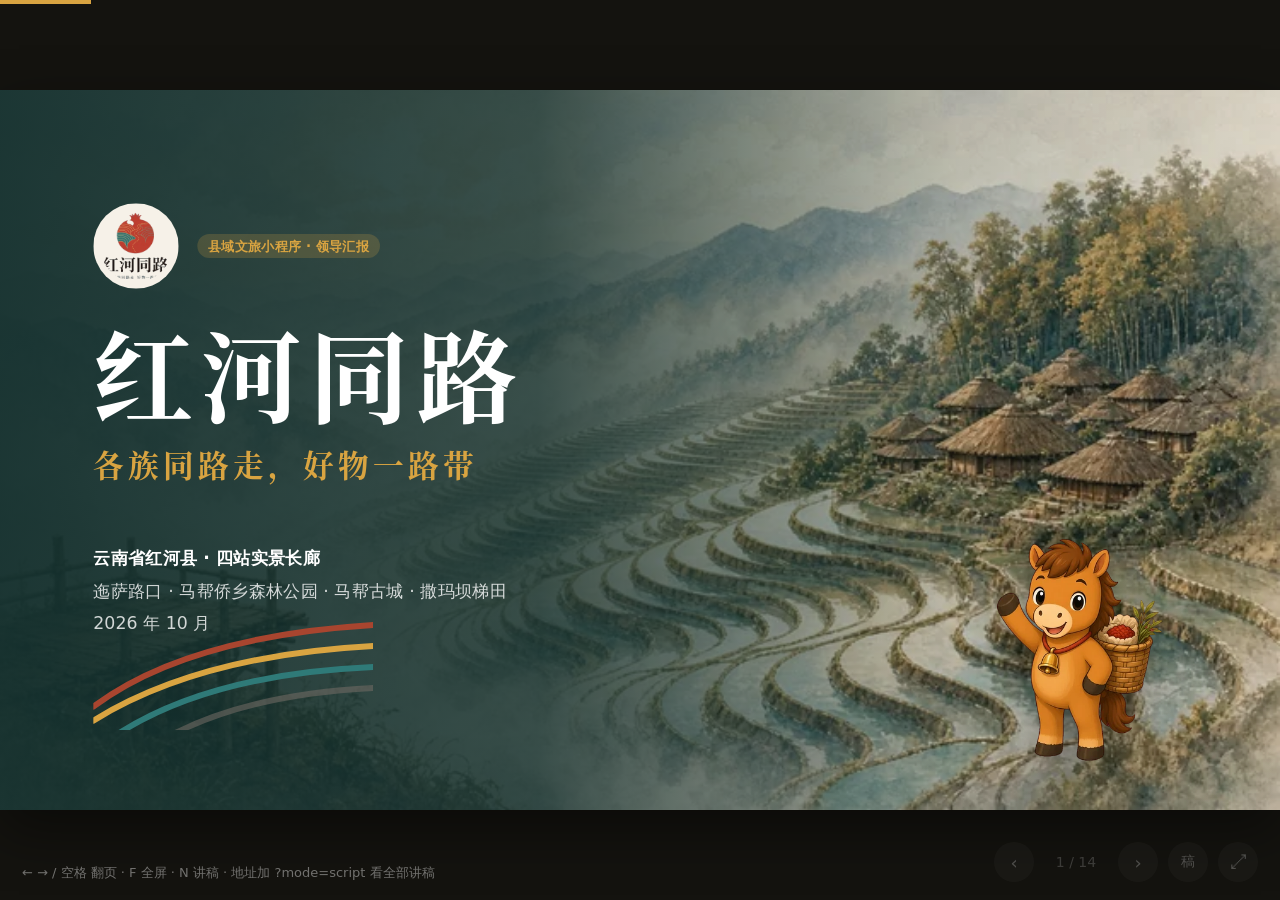
==== commit a0ba1c3c: "presentation: 新增 14 页领导版汇报作为默认 index.html，只讲结果、底线和需拍板事项 Co-authored-by: KevenJan <KevenJan@users.nor" ====
--- a/presentation/index.html
+++ b/presentation/index.html
@@ -3,13 +3,50 @@
 <head>
 <meta charset="utf-8">
 <meta name="viewport" content="width=device-width, initial-scale=1, viewport-fit=cover">
-<title>红河同路 · 产品规划汇报</title>
+<title>红河同路 · 领导汇报</title>
 <meta name="robots" content="noindex, nofollow">
-<meta name="description" content="红河同路：云南省红河县四站实景长廊文旅小程序与运营后台，产品规划汇报。">
+<meta name="description" content="红河同路：云南省红河县四站实景长廊文旅小程序，领导汇报版。">
 <link rel="icon" href="assets/logo/logo-mark.svg" type="image/svg+xml">
 <link rel="stylesheet" href="css/deck.css">
 <link rel="stylesheet" href="css/phone.css">
 <link rel="stylesheet" href="css/admin.css">
+<style>
+  /* 领导版：字号整体放大，一页只讲一件事 */
+  .table th, .table td { font-size: 27px; padding: 24px 30px; }
+  .table th { font-size: 25px; }
+  .card p, .card li { font-size: 26px; }
+  .note { font-size: 24px; }
+  .point h4 { font-size: 32px; }
+  .point p { font-size: 25px; }
+  .points { gap: 28px; }
+  .phase h3 { font-size: 44px; }
+  .phase .when { font-size: 25px; }
+  .phase li { font-size: 28px; line-height: 1.8; }
+  .loop .nodes span { font-size: 23px; padding: 18px 16px; }
+  .loop .ret b { font-size: 21px; }
+  .step { min-height: 300px; }
+  .step .ico { width: 104px; height: 104px; display: block; margin-bottom: 10px; }
+  .step h4 { font-size: 40px; }
+  .step p { font-size: 26px; }
+  .gain { display: grid; grid-template-columns: repeat(4, 1fr); gap: 26px; }
+  .gain .card { padding: 32px 32px; }
+  .gain .card h3 { font-size: 40px; }
+  .gain .card .was { font-size: 22px; line-height: 1.55; color: var(--stone); margin: 14px 0 16px; padding-bottom: 16px; border-bottom: 2px dashed rgba(34,32,28,.12); }
+  .gain .card .now { font-size: 26px; line-height: 1.65; color: #3E3A34; }
+  .guard { display: grid; grid-template-columns: repeat(3, 1fr); gap: 30px; margin-top: 48px; }
+  .guard > div { background: rgba(255,255,255,.07); border-radius: 26px; padding: 40px 40px 44px; }
+  .guard h3 { font-family: var(--serif); font-size: 46px; color: #fff; }
+  .guard .why { font-size: 24px; color: var(--gold); margin: 10px 0 22px; }
+  .guard li { font-size: 27px; line-height: 1.6; color: rgba(255,255,255,.9); margin: 16px 0 0 1.1em; }
+  .ask2 { display: grid; grid-template-columns: 1fr 1.15fr; gap: 32px; margin-top: 40px; }
+  .ask2 h3 { font-family: var(--serif); font-size: 40px; margin-bottom: 18px; }
+  .ask2 .card { padding: 34px 38px; }
+  .ask2 ol { margin-left: 1.3em; }
+  .ask2 li { font-size: 28px; line-height: 1.5; margin: 18px 0; }
+  .ask2 li small { display: block; font-size: 21px; color: var(--stone); margin-top: 4px; }
+  .ask2 .decide li { color: #fff; }
+  .ask2 .decide li small { color: rgba(255,255,255,.65); }
+</style>
 </head>
 <body>
 <div id="progress"></div>
@@ -21,393 +58,105 @@
   <div class="bg" style="background-image:url(assets/sites/site-04-samaba-terraces@750w.webp)"></div>
   <div class="shade"></div>
   <div class="content">
-    <div class="brand rise"><img src="assets/logo/logo-full@400.webp" alt="红河同路标志"><span class="tag gold" style="background:rgba(217,164,65,.2);color:var(--gold)">微信小程序 + 运营后台 · 产品规划汇报</span></div>
+    <div class="brand rise"><img src="assets/logo/logo-full@400.webp" alt="红河同路标志"><span class="tag gold" style="background:rgba(217,164,65,.2);color:var(--gold)">县域文旅小程序 · 领导汇报</span></div>
     <h1 class="rise d1" style="margin-top:46px">红河同路</h1>
     <div class="sub rise d2">各族同路走，好物一路带</div>
     <div class="meta rise d3">
       <b>云南省红河县 · 四站实景长廊</b><br>
       迤萨路口 · 马帮侨乡森林公园 · 马帮古城 · 撒玛坝梯田<br>
-      汇报版本 v3.0 · 2026 年 10 月
+      2026 年 10 月
     </div>
   </div>
   <img class="stripes rise d4" src="assets/contour-stripes.svg" alt="">
   <img class="mascot rise d3" src="assets/mascot/tuotuo-02-wave@400.webp" alt="吉祥物驮驮">
-  <aside class="notes"><p>各位领导好。今天汇报的是「红河同路」，一个面向来红河县游客的微信小程序，以及配套的运营后台。</p><p>汇报大约 40 分钟，先讲清楚它是什么、为什么做，然后一个模块一个模块地讲：游客每一步看到什么、心里在想什么、系统在做什么、后台由谁来管。最后讲建设分期和需要县里协调的事。</p></aside>
-</section>
-
-<!-- ============ 02 目录 ============ -->
-<section class="slide" data-title="目录">
-  <div class="kicker">汇报目录</div>
-  <h2 class="title">今天分五部分讲，加一个附录</h2>
-  <div class="toc" style="grid-template-columns:repeat(3,1fr);gap:26px;margin-top:46px">
-    <a href="#3" class="rise"><div class="n">一</div><h3>是什么，为什么做</h3><p>产品组成、县里的实际问题、谁在用、游客心里想什么、六个闭环</p></a>
-    <a href="#10" class="rise d1"><div class="n">二</div><h3>游客端 · 八个模块</h3><p>M1 入口与首页 → M8 我的，每个模块讲链路、规则、后台对应</p></a>
-    <a href="#24" class="rise d2"><div class="n">三</div><h3>店员端与合作社端</h3><p>柜台扫码发礼品；合作社收订单、发货、对账</p></a>
-    <a href="#27" class="rise"><div class="n">四</div><h3>运营后台 · 八个模块</h3><p>B1 工作台与权限 → B8 数据看板，附后台界面示意</p></a>
-    <a href="#35" class="rise d1"><div class="n">五</div><h3>怎么落地</h3><p>谁来运营、分期与验收、需要县里协调的九件事、风险</p></a>
-    <a href="#39" class="rise d2" style="background:var(--deep-teal);color:#fff"><div class="n" style="color:var(--gold)">附</div><h3>附录</h3><p style="color:rgba(255,255,255,.7)">技术要点（给技术同事）、视觉系统、概念稿</p></a>
-  </div>
-  <p class="note rise d3" style="margin-top:28px">每个模块固定讲五件事：解决什么问题 · 一步一步怎么走（含游客心里的疑问）· 规则 · 后台谁来管 · 记录哪些数据。</p>
-  <div class="slide-foot"><img src="assets/logo/logo-wordmark.svg" alt=""><span>← → 翻页 · F 全屏 · N 讲稿</span></div>
-  <aside class="notes"><p>汇报分五部分。第二、三、四部分是重点，按模块讲。</p><p>每个模块我都按同样的五个问题来讲：它解决什么问题；游客一步一步怎么用，每一步心里在担心什么；有哪些规则；后台由谁、在哪里管；会记录哪些数据。这样领导听完任何一个模块，都能知道它从哪开始、到哪结束、出了问题找谁。</p></aside>
-</section>
-
-<!-- ============ 03 是什么 ============ -->
-<section class="slide" data-title="红河同路是什么">
-  <div class="kicker">一 · 是什么</div>
-  <h2 class="title">一个微信小程序，加一个电脑上用的运营后台</h2>
-  <div class="card rise" style="margin-top:30px;padding:26px 34px;font-size:24px;line-height:1.75;color:#4A4640">
-    游客在四个地方停好车，打开小程序确认自己到了，花 <b class="hl">3 分钟</b>看一看、听一听这里的介绍，答 <b class="hl">3 道题</b>攒「同路分」。分数够了，到现场柜台领一份县里准备的本地小礼品。每一站介绍这里出产的东西，喜欢可以直接下单寄回家，钱和订单落到本地合作社、手艺人手里。
-  </div>
-  <div class="three-ends" style="margin-top:24px">
-    <div class="end-card rise d1"><span class="tag">游客用</span><h3 style="margin-top:10px">游客端</h3><div class="w">微信小程序 · 游客的手机</div><ul><li>到达打卡、看内容、答题</li><li>同心石榴研学</li><li>领礼、买本地好物</li><li>问驮驮（问问题）</li></ul></div>
-    <div class="end-card rise d2"><span class="tag teal">现场工作人员用</span><h3 style="margin-top:10px">店员端 · 合作社端</h3><div class="w">同一个小程序，绑定身份后才出现</div><ul><li>店员：扫游客的领礼码发礼品</li><li>合作社：收订单、填快递单号、看对账</li><li>不用另外下载 App</li></ul></div>
-    <div class="end-card rise d3" style="background:var(--deep-teal);color:#fff"><span class="tag gold">县里用</span><h3 style="margin-top:10px">运营后台</h3><div class="w" style="color:rgba(255,255,255,.6)">电脑浏览器</div><ul style="color:rgba(255,255,255,.85)"><li style="color:inherit">录内容，交四方审定后上线</li><li style="color:inherit">管打卡范围、礼品库存、店员</li><li style="color:inherit">管商品、订单、合作社结算</li><li style="color:inherit">看每天的数据、导出月报</li></ul></div>
-  </div>
-  <div class="slide-foot"><img src="assets/logo/logo-wordmark.svg" alt=""><span>一 · 是什么，为什么做</span></div>
-  <aside class="notes"><p>先用一段话说清楚：游客停车、确认到达、看 3 分钟、答 3 道题、攒分领礼、顺手买本地货。</p><p>产品有三个端。游客端就是大家手机上看到的小程序。店员和合作社也用同一个小程序，后台给他们绑定身份后，「我的」页面里才会出现工作台入口，不需要另外装软件。第三个是运营后台，在电脑上用，县里的运营人员、审定单位、柜台主管、领导各自用不同的账号登录。</p><p>后面讲的每个游客端功能，在后台都有对应的地方管。</p></aside>
-</section>
-
-<!-- ============ 04 为什么做 ============ -->
-<section class="slide" data-title="县里遇到的问题">
-  <div class="kicker">一 · 为什么做</div>
-  <h2 class="title">现在遇到的五个问题，小程序分别怎么解决</h2>
-  <div class="stats rise" style="margin-top:26px;grid-template-columns:repeat(6,1fr);gap:16px">
-    <div class="stat" style="padding:18px 20px"><div class="num" style="font-size:46px">36.09<small>万</small></div><div class="k" style="font-size:18px;margin-top:8px">户籍人口</div></div>
-    <div class="stat" style="padding:18px 20px"><div class="num" style="font-size:46px">96.89<small>%</small></div><div class="k" style="font-size:18px;margin-top:8px">少数民族占比</div></div>
-    <div class="stat" style="padding:18px 20px"><div class="num" style="font-size:46px">81.4<small>%</small></div><div class="k" style="font-size:18px;margin-top:8px">哈尼族占比，全国最大哈尼族聚居县</div></div>
-    <div class="stat" style="padding:18px 20px"><div class="num" style="font-size:46px">5<small>个</small></div><div class="k" style="font-size:18px;margin-top:8px">世居民族：汉、哈尼、彝、傣、瑶</div></div>
-    <div class="stat" style="padding:18px 20px"><div class="num" style="font-size:46px">1<small>万余</small></div><div class="k" style="font-size:18px;margin-top:8px">华侨华人，18 个国家和地区</div></div>
-    <div class="stat" style="padding:18px 20px"><div class="num" style="font-size:46px">2<small>个 4A</small></div><div class="k" style="font-size:18px;margin-top:8px">撒玛坝梯田、马帮古城</div></div>
-  </div>
-  <table class="table sm rise d1" style="margin-top:24px">
-    <thead><tr><th style="width:230px">问题</th><th>现在的情况</th><th>小程序怎么解决</th><th style="width:150px">对应模块</th></tr></thead>
-    <tbody>
-      <tr><td>游客路过不停留</td><td>自驾游客下了高速直接去下一个县</td><td>四个点都设在停车方便的访客点，停 3 分钟就能完成一站，走一站就能领礼</td><td>M2 M5</td></tr>
-      <tr><td>看了也不懂</td><td>景点介绍牌字多，没人讲</td><td>每站 3–4 张卡片 + 3 分钟音频，没信号也能播；答题帮游客记住</td><td>M3 M4</td></tr>
-      <tr><td>想买买不到、带不走</td><td>不知道哪里有正宗的红米、茶叶、手工艺品</td><td>每站介绍本地物产，能下单寄回家；商品写清是哪个村、哪个合作社</td><td>M6</td></tr>
-      <tr><td>内容讲错有风险</td><td>民族、宗教、文物相关的说法一旦讲错，影响很大</td><td>所有内容经县文化馆、民宗局、文旅局（古城加文物部门）审定才能上线，可以一键下线</td><td>B2 B3</td></tr>
-      <tr><td>县里看不到效果</td><td>来了多少人、带动了多少消费，说不清</td><td>后台数据看板每天更新，按站、按月统计，每月自动出一页简报</td><td>B8</td></tr>
-    </tbody>
-  </table>
-  <div class="src">数据来源：红河县人民政府网站县情概况（2025 年度口径）。政策依据：《民族团结进步促进法》（2026 年 7 月 1 日施行）第六、十三、十五、三十、三十一条；完整对照见 03 号文件。</div>
-  <div class="slide-foot"><img src="assets/logo/logo-wordmark.svg" alt=""><span>一 · 是什么，为什么做</span></div>
-  <aside class="notes"><p>上面一排是县情数字，后面讲内容时会用到。</p><p>下面这张表是这件事的出发点：五个实际问题，每个问题对应到具体的模块。比如「内容讲错有风险」，对应的是后台的内容中心和审定中心，所有内容要经过四方审定才能上线。</p><p>政策方面，《民族团结进步促进法》今年 7 月 1 日起施行，对展陈讲解内容、网络平台内容处置都有要求，我们的审定流程和下线机制就是按这几条设计的。</p></aside>
-</section>
-
-<!-- ============ 05 谁在用 ============ -->
-<section class="slide" data-title="谁在用">
-  <div class="kicker">一 · 谁在用</div>
-  <h2 class="title">六类人会用到它，各自关心的事不一样</h2>
-  <table class="table rise" style="margin-top:34px">
-    <thead><tr><th style="width:290px">谁</th><th style="width:300px">在哪用</th><th>他最关心</th><th>产品给他什么</th></tr></thead>
-    <tbody>
-      <tr><td>自驾、周末游客<br><span class="tag" style="margin-top:6px">主要用户</span></td><td>停车场、景区里，手机上</td><td>别耽误行程、别被套路、带点东西回去</td><td>3 分钟一站；第一站就能领礼；能寄回家</td></tr>
-      <tr><td>旅居、房车客</td><td>森林公园营地</td><td>日常吃的山货能不能重复买、能不能自提</td><td>营地自提、一键再买一次</td></tr>
-      <tr><td>柜台店员</td><td>游客中心、观景台服务点、文创店</td><td>扫一下就知道能不能发、发哪一档，别出错</td><td>店员端：扫码、看结果、选礼品、确认</td></tr>
-      <tr><td>合作社、手艺人</td><td>村里、作坊里</td><td>谁买的、发什么、什么时候发、钱什么时候到</td><td>订单通知、填快递单号、月度对账</td></tr>
-      <tr><td>运营人员</td><td>办公室电脑</td><td>内容好录、库存好管、出问题能马上处理</td><td>运营后台</td></tr>
-      <tr><td>审定单位</td><td>办公室电脑或手机</td><td>不出错、改了什么看得清、能随时下线</td><td>审定中心：逐条审、写意见、留记录</td></tr>
-    </tbody>
-  </table>
-  <p class="note rise d1" style="margin-top:16px">另外，县领导、局领导可以开一个只看数据的账号，看数据看板和月度简报。二期再加研学团队（学校、帮扶单位）。</p>
-  <div class="slide-foot"><img src="assets/logo/logo-wordmark.svg" alt=""><span>一 · 是什么，为什么做</span></div>
-  <aside class="notes"><p>主要用户是自驾和周末游客。他们最怕三件事：耽误行程、被套路、白跑一趟。所以每站控制在 3 分钟，走一站就能领礼。</p><p>另外几类人同样重要：店员要的是「扫一下就知道能不能发」；合作社要的是订单说得清楚、钱按时到；审定单位要的是「不出错、能下线」。后面每个模块都会回到这几类人的关心点上。</p></aside>
-</section>
-
-<!-- ============ 06 游客心里想什么 ============ -->
-<section class="slide" data-title="游客心里想什么">
-  <div class="kicker">一 · 用户心智</div>
-  <h2 class="title">游客每走一步，心里都有一个疑问</h2>
-  <p class="lead" style="font-size:23px;margin-top:10px">设计时先问「游客此刻在担心什么」，再决定页面上放什么。每个页面上线前，都要能回答它对应的那个疑问。</p>
-  <table class="table sm rise" style="margin-top:20px">
-    <thead><tr><th style="width:150px">环节</th><th style="width:560px">游客心里在想</th><th>界面第一时间怎么回答他</th></tr></thead>
-    <tbody>
-      <tr><td>第一次打开</td><td class="mind">这是什么？要注册吗？要钱吗？</td><td>首页顶部一句话说明；浏览、听音频都不用登录；全程不收费</td></tr>
-      <tr><td>点打卡</td><td class="mind">会不会一直定位我？</td><td>按钮下方写「只在点击时取一次位置」；隐私弹窗写明用途</td></tr>
-      <tr><td>开车时</td><td class="mind">能不能边开边打卡？</td><td>必须先选「我已停稳」或「我是乘客」；车还在走时不给打</td></tr>
-      <tr><td>山里没信号</td><td class="mind">打不了卡、听不了音频怎么办？</td><td>进山前提示下载离线包；没信号可以扫现场立牌码</td></tr>
-      <tr><td>看内容</td><td class="mind">要看多久？</td><td>站点页第一行写「约 3 分钟」</td></tr>
-      <tr><td>答错题</td><td class="mind">会不会扣分？丢不丢人？</td><td>不扣分，先看讲解，看完还给 3 分；没有倒计时、没有排行榜</td></tr>
-      <tr><td>看到分数</td><td class="mind">分数能干嘛？能抵钱吗？</td><td>直接写「现在可领第二档」；写明「不能提现，不能抵现金」</td></tr>
-      <tr><td>领礼前</td><td class="mind">现在领，还是再走一站领更好的？</td><td>「现在领是第二档，再走一站可领第三档，今年只能领一次」，让游客自己选</td></tr>
-      <tr><td>买东西</td><td class="mind">是不是骗游客的高价货？</td><td>写清生产者、村寨、采收时间；只有一个价格，没有划线价和倒计时</td></tr>
-      <tr><td>问问题</td><td class="mind">问了会不会乱答？</td><td>只回答审定过的问题，每个答案标来源；答不了就给柜台电话</td></tr>
-    </tbody>
-  </table>
-  <div class="slide-foot"><img src="assets/logo/logo-wordmark.svg" alt=""><span>一 · 是什么，为什么做</span></div>
-  <aside class="notes"><p>这一页是整个设计的出发点。做产品最容易犯的错，是按「我们想讲什么」来设计。游客站在停车场，他不关心我们准备了多少内容，他关心的是：要多久、要不要钱、会不会一直定位我。</p><p>所以每个环节我们都先写下游客心里的那个疑问，再规定页面上必须第一时间回答它。比如答错题，游客怕丢人，我们就不扣分、不倒计时、不排行。后面讲模块时，每一步都会标出「游客心里」这一行。</p></aside>
-</section>
-
-<!-- ============ 07 一位游客的一天 ============ -->
-<section class="slide" data-title="一位游客的一天">
-  <div class="kicker">一 · 把模块串起来看</div>
-  <h2 class="title">周六，杭州来的一家三口</h2>
-  <div class="timeline" style="margin-top:36px">
-    <div class="step rise"><span class="tag">M2 到达打卡</span><h4 style="margin-top:10px">到达迤萨路口</h4><p>在访客停车场停稳，副驾选「我是乘客」，点「我到了」。小程序只取这一次位置。</p></div>
-    <div class="step rise d1"><span class="tag">M3 内容与答题</span><h4 style="margin-top:10px">看一看、听一听</h4><p>四张卡片、一段 2 分 40 秒的音频，孩子在车边听完。山里没信号也能放。</p></div>
-    <div class="step rise d2"><span class="tag">M3 内容与答题</span><h4 style="margin-top:10px">答一答</h4><p>三道题。第二题答错，先看讲解，再点「我记住了 +3」，这一站得 23 分。</p></div>
-    <div class="step rise d3"><span class="tag">M5 礼品</span><h4 style="margin-top:10px">先不领</h4><p>手机提示「现在可领第一档，再走一站可领第二档」。他们决定下午再领。</p></div>
-    <div class="step rise"><span class="tag">M6 一路好物</span><h4 style="margin-top:10px">记下想买的</h4><p>梯田红米加进心愿单。入口站只让收藏，不在停车场催付款。</p></div>
-    <div class="step rise d1"><span class="tag">M2 M4</span><h4 style="margin-top:10px">下午到撒玛坝</h4><p>观景台再打一次卡，石榴里撒玛坝这一瓣亮了，认识了哈尼族、彝族两颗籽。</p></div>
-    <div class="step rise d2"><span class="tag">M5 店员端</span><h4 style="margin-top:10px">领礼</h4><p>出示领礼码，店员核对证件原件后发第二档「同路礼」，手机上立刻变成「已领取」。</p></div>
-    <div class="step rise d3"><span class="tag">M6 合作社端</span><h4 style="margin-top:10px">买走本地货</h4><p>红米选「寄回家」。合作社收到订单：「买家在撒玛坝看完梯田一站后下单」。</p></div>
-  </div>
-  <div style="display:flex;align-items:center;gap:24px;margin-top:26px"><img src="assets/mascot/tuotuo-04-walk@400.webp" style="width:110px" alt=""><div style="flex:1;border-top:4px dashed var(--gold)"></div><p class="note" style="font-size:22px;color:var(--stone)">同一天，后台看板上多了 2 次打卡、2 次看完、1 份礼品、1 笔订单。</p></div>
-  <div class="slide-foot"><img src="assets/logo/logo-wordmark.svg" alt=""><span>一 · 是什么，为什么做</span></div>
-  <aside class="notes"><p>在拆模块之前，先用一个具体的家庭把整条线走一遍。每张卡片左上角标了它用到的模块。</p><p>注意第四步：他们在第一站其实已经可以领礼了，但手机告诉他们再走一站能领更好的，他们自己决定下午再领。这就是我们希望的效果：不强迫，但给游客一个多走一站的理由。</p><p>最后一句是给县里的：这家人走完一天，后台看板上就能看到对应的数据。</p></aside>
-</section>
-
-<!-- ============ 08 模块地图 ============ -->
-<section class="slide" data-title="模块地图">
-  <div class="kicker">一 · 产品组成</div>
-  <h2 class="title">整个产品分成 18 个模块<small>点任意模块可跳到对应页</small></h2>
-  <div class="mmap">
-    <div class="mcol rise"><h3>游客端<small>8 个</small></h3>
-      <a href="#10"><b>M1</b><span>入口与首页</span><em>从哪进来、第一眼看到什么</em></a>
-      <a href="#11"><b>M2</b><span>到达打卡</span><em>确认真的停好车到了现场</em></a>
-      <a href="#13"><b>M3</b><span>站点内容与答题</span><em>3 分钟看懂，3 道题攒分</em></a>
-      <a href="#15"><b>M4</b><span>同心石榴（研学）</span><em>四站的民族文化串成一颗石榴</em></a>
-      <a href="#19"><b>M5</b><span>同路分、称号与礼品</span><em>分数换什么、怎么领</em></a>
-      <a href="#21"><b>M6</b><span>一路好物</span><em>能买、能寄、能自提</em></a>
-      <a href="#22"><b>M7</b><span>问驮驮</span><em>只答审定过的问题</em></a>
-      <a href="#23"><b>M8</b><span>我的</span><em>记录、订单、证件登记、电话</em></a>
-    </div>
-    <div class="mcol mid rise d1"><h3>店员 · 合作社<small>2 个</small></h3>
-      <a href="#24"><b>店员</b><span style="width:auto">柜台核销</span></a>
-      <p style="font-size:18px;color:#5A554D;line-height:1.6;margin:-2px 0 10px 58px">扫游客的领礼码发礼品</p>
-      <a href="#26"><b>合作</b><span style="width:auto">订单与发货</span></a>
-      <p style="font-size:18px;color:#5A554D;line-height:1.6;margin:-2px 0 10px 58px">收订单、填单号、看对账</p>
-      <div style="margin-top:26px;padding-top:20px;border-top:2px dashed rgba(168,69,47,.3);font-size:19px;line-height:1.7;color:#5A554D">游客端的每个模块，在右边后台都有对应的地方管：<br><b style="color:var(--terracotta)">M1 → B2 B4　M2 → B4<br>M3 M4 → B2 B3　M5 → B5 B7<br>M6 → B6　M7 → B7<br>全部数据 → B8</b></div>
-    </div>
-    <div class="mcol b rise d2"><h3>运营后台<small>8 个</small></h3>
-      <a href="#27"><b>B1</b><span>工作台与权限</span><em>谁能看什么、做什么</em></a>
-      <a href="#28"><b>B2</b><span>内容中心</span><em>录介绍、音频、题目、石榴籽</em></a>
-      <a href="#29"><b>B3</b><span>审定中心</span><em>四方逐条审定，可下线</em></a>
-      <a href="#30"><b>B4</b><span>站点与安全</span><em>打卡范围、立牌码、公告</em></a>
-      <a href="#31"><b>B5</b><span>礼品与核销</span><em>档位、库存、店员、记录</em></a>
-      <a href="#32"><b>B6</b><span>商城与合作社</span><em>商品、订单、售后、结算</em></a>
-      <a href="#33"><b>B7</b><span>用户与服务</span><em>问答库、留言纠错、查询</em></a>
-      <a href="#34"><b>B8</b><span>数据看板</span><em>每天的数字、月度简报</em></a>
-    </div>
-  </div>
-  <div class="slide-foot"><img src="assets/logo/logo-wordmark.svg" alt=""><span>一 · 是什么，为什么做</span></div>
-  <aside class="notes"><p>这是整个产品的地图，一共 18 个模块：游客端 8 个，店员和合作社 2 个，运营后台 8 个。</p><p>中间这栏的对应关系很重要：游客能看到的每一样东西，后台都有地方管、有人负责。比如游客看到的站点介绍和题目，来自后台的内容中心，经过审定中心审完才上线。</p><p>汇报时可以直接点模块名跳到对应的页面。</p></aside>
-</section>
-
-<!-- ============ 09 六个闭环 ============ -->
-<section class="slide" data-title="六个闭环">
-  <div class="kicker">一 · 六个闭环</div>
-  <h2 class="title">六件事，每件都要从头到尾有人管、有记录</h2>
-  <p class="lead" style="font-size:23px;margin-top:8px">「闭环」指一件事从开始到结束都有人负责、有记录，结束时的结果还能反过来改进开头。一期上线前，这六个都要跑通。</p>
-  <div class="loops6">
-    <div class="lp rise"><h3>游客体验闭环<small>M2 M3 M4 M5</small></h3><div class="flow">到达打卡<i>→</i>看内容<i>→</i>答题得分<i>→</i>盖章、升级称号<i>→</i>看到「再走一站可领更好的礼」<i>→</i>去下一站</div><div class="done">游客领到礼品，或四站走满得「长廊同心人」。后台看哪站完成率低，就改哪站内容。</div></div>
-    <div class="lp rise d1"><h3>礼品闭环<small>M5 店员端 B5</small></h3><div class="flow">后台设档位和库存<i>→</i>游客出示领礼码<i>→</i>店员核对证件后发放<i>→</i>库存自动减<i>→</i>低于预警线提醒补货<i>→</i>补货后加库存</div><div class="done">每一份礼品都能查到发给谁（脱敏）、哪个柜台、哪个店员、什么时间。</div></div>
-    <div class="lp rise d2"><h3>带货闭环<small>M6 合作社端 B6</small></h3><div class="flow">站点页看到物产<i>→</i>下单，统一收款<i>→</i>合作社收到订单<i>→</i>发货填单号<i>→</i>游客收货评价<i>→</i>再买一次<i>→</i>月底对账结算</div><div class="done">合作社收到货款。后台看哪站带动的订单多、哪类商品复购高。</div></div>
-    <div class="lp rise d3"><h3>内容闭环<small>B2 B3</small></h3><div class="flow">录入<i>→</i>文化馆审<i>→</i>民宗局审<i>→</i>文旅局发布（古城加文物部门）<i>→</i>上线<i>→</i>游客纠错或巡查发现问题<i>→</i>退回或一键下线<i>→</i>改好重审</div><div class="done">每条线上内容都有完整审定记录；下线时关联题目同时下线，游客分数保留。</div></div>
-    <div class="lp rise d1"><h3>问答闭环<small>M7 B7</small></h3><div class="flow">游客提问<i>→</i>问答库里有就答并标来源<i>→</i>没有就请游客问柜台、记下问题<i>→</i>运营每周整理<i>→</i>写答案送审<i>→</i>审完加进问答库</div><div class="done">没答上的问题一周比一周少。</div></div>
-    <div class="lp rise d2"><h3>数据闭环<small>B8</small></h3><div class="flow">记录打卡、看完、答题、领礼、下单<i>→</i>看板按站按天汇总<i>→</i>每月一页简报给领导<i>→</i>调整内容、礼品档位、库存、立牌位置、商品</div><div class="done">每月简报能说清「改了什么、效果怎样」。</div></div>
-  </div>
-  <div class="slide-foot"><img src="assets/logo/logo-wordmark.svg" alt=""><span>一 · 是什么，为什么做</span></div>
-  <aside class="notes"><p>「闭环」这个词我解释一下：一件事从开始到结束，每一步都有人管、有记录；结束时的结果，还能反过来改进开头。</p><p>这个产品里有六个闭环。最容易出问题的是礼品和带货：礼品如果没有库存和核销记录，就会出现重复领、发错、库存对不上；带货如果合作社收不到订单通知、月底对不了账，合作社很快就不愿意参与了。所以这两条线我们在后台做得最细。</p><p>每个闭环下面那一行绿色的字，是验收时判断「跑通了没有」的标准。</p></aside>
-</section>
-
-<!-- ============ 10 M1 入口与首页 ============ -->
-<section class="slide" data-title="M1 入口与首页">
-  <div class="kicker"><span class="mod">M1</span>游客端 · 入口与首页</div>
-  <h2 class="title">游客从哪进来，第一眼看到什么</h2>
-  <div class="meta3 rise" style="margin-top:22px">
-    <div><b>解决什么</b>游客第一次接触，要在几秒钟内明白这是什么、对自己有什么用、要不要钱</div>
-    <div><b>后台谁来管</b>B4 公告、开放状态、立牌码<br>B2 首页大图、站点介绍</div>
-    <div><b>记录哪些数据</b>打开次数；从哪个入口进来（立牌码 / 公众号 / 分享 / 搜索）</div>
-  </div>
-  <div class="row" style="margin-top:22px;gap:36px">
-    <div class="grow col" style="gap:16px">
-      <div class="chain v nq rise d1">
-        <div class="ch"><h4>打开</h4><p>首页顶部「红河同路 · 各族同路走，好物一路带」、一张大图、八个入口</p><em>不要求登录</em></div>
-        <div class="ch"><h4>看公告</h4><p>一条公告：森林公园防火期请勿携带火种</p><em>防火公告置顶，不能关</em></div>
-        <div class="ch"><h4>看四站</h4><p>四张卡片，写着每站讲什么、在哪停车</p><em>四站没有先后，任选</em></div>
-        <div class="ch"><h4>选一站</h4><p>停车点、今天是否开放、约 3 分钟、能得 30 分、这站的物产</p><em>没到现场能看，不能答题</em></div>
-        <div class="ch"><h4>到了</h4><p>点「到达打卡」</p><em>进入 M2</em></div>
-      </div>
-      <div class="card rise d2" style="padding:18px 24px"><p style="font-size:20px"><b>从哪进来：</b>① 四站停车场、游客中心的<b class="hl">现场立牌码</b>（最重要，扫了直接打开这一站的打卡页）② 「红河马帮古城景区」公众号菜单 ③ 朋友分享、微信搜索 ④ 高速出口、加油站的宣传物料</p></div>
-      <div class="row rise d3" style="gap:12px;flex-wrap:wrap"><span class="tag grey">首页不放商业广告、外部链接</span><span class="tag grey">未登录显示「登录记分」</span><span class="tag teal">服务地图只标服务点，不画路线</span></div>
-    </div>
-    <div class="rise d1"><div class="pw" style="--s:.62" data-screen="home"></div><div class="phone-cap"><b>首页</b></div></div>
-    <div class="rise d2"><div class="pw" style="--s:.62" data-screen="map"></div><div class="phone-cap"><b>服务地图</b></div></div>
-  </div>
-  <div class="slide-foot"><img src="assets/logo/logo-wordmark.svg" alt=""><span>二 · 游客端</span></div>
-  <aside class="notes"><p>M1 解决的是第一印象。游客打开后几秒钟内要知道：这是县里的文旅小程序、不要钱、不用注册就能看。</p><p>入口里最重要的是现场立牌码。游客已经站在停车场了，扫码直接进这一站的打卡页，不用在首页里找。所以立牌的位置、立牌码的更换都在后台 B4 管。</p><p>服务地图只标停车场、厕所、柜台、医疗点、充电桩，点一下用微信自带的地图导航。我们自己不画路线，避免把游客引到山路和田埂上。</p></aside>
-</section>
-
-<!-- ============ 11 M2 到达打卡 · 链路 ============ -->
-<section class="slide" data-title="M2 到达打卡：链路">
-  <div class="kicker"><span class="mod">M2</span>游客端 · 到达打卡 · 1/2</div>
-  <h2 class="title">确认游客真的停好车到了现场</h2>
-  <div class="meta3 rise" style="margin-top:22px">
-    <div><b>解决什么</b>确认游客真的到了；同时不能让人开车时操作手机，也不能一直定位游客</div>
-    <div><b>后台谁来管</b>B4 每站的打卡范围、立牌码生成与更换、开放状态、车速和超时设置</div>
-    <div><b>记录哪些数据</b>打卡次数、成功率、没打上的原因、行驶中被拦次数、扫码打卡比例</div>
-  </div>
-  <div class="chain c6 rise d1" style="margin-top:22px">
-    <div class="ch"><h4>进入打卡页</h4><p>这一站的插画，「你现在应该在：观景台停车场」</p><q>我停的地方对吗？</q><em>写游客真正站的地方，不写景点大名</em></div>
-    <div class="ch"><h4>二选一</h4><p>「我已停稳」「我是乘客」两个按钮，必须选一个</p><q>开车能打吗？</q><em>不选不能点下一步</em></div>
-    <div class="ch"><h4>点「我到了」</h4><p>大圆按钮，下方小字「只在点击时取一次位置」</p><q>会不会一直定位我？</q><em>只在这一刻取位置</em></div>
-    <div class="ch"><h4>第一次使用</h4><p>微信隐私弹窗：位置只用于确认到达</p><q>我的位置会被拿去干嘛？</q><em>同意后才取位置</em></div>
-    <div class="ch"><h4>确认位置</h4><p>按钮外圈一圈圈扩散，「正在确认位置…」</p><q>要等多久？</q><em>和打卡范围比对，最多等 8 秒</em></div>
-    <div class="ch"><h4>成功</h4><p>同路册盖章，石榴里这一瓣亮起，吉祥物庆祝</p><q>然后呢？</q><em>给两个按钮：去认识这一瓣 / 先看这一站</em></div>
-  </div>
-  <table class="table sm rise d2" style="margin-top:20px">
-    <thead><tr><th style="width:190px">没打上时</th><th>系统怎么判断</th><th>游客看到（界面上不出现「失败」二字）</th><th>下一步</th></tr></thead>
-    <tbody>
-      <tr><td>还没到</td><td>不在打卡范围内</td><td>还没到 · 距打卡点约 2.3 公里</td><td>可以先看内容，不能答题</td></tr>
-      <tr><td style="color:var(--safety)">车还在走</td><td>速度明显快于步行（每秒 3 米以上）</td><td style="color:var(--safety)">请停稳后再打卡（橙色）</td><td>不给任何「继续」按钮</td></tr>
-      <tr><td>信号弱</td><td>8 秒没取到位置，或位置误差太大</td><td>定位信号弱，可以扫现场立牌码</td><td>打开扫码</td></tr>
-      <tr><td>今年已打过</td><td>本自然年已在这一站打过卡</td><td>今年已在这一站打过卡</td><td>可以重看，不重复计分</td></tr>
-    </tbody>
-  </table>
-  <div class="slide-foot"><img src="assets/logo/logo-wordmark.svg" alt=""><span>二 · 游客端</span></div>
-  <aside class="notes"><p>打卡是整个产品安全风险最高的地方，所以设计的顺序是：先安全，再隐私，最后才是好玩。</p><p>六步里，第二步「我已停稳 / 我是乘客」必须选，不选按钮是灰的。第三步按钮下面明确写「只在点击时取一次位置」，回答游客「会不会一直定位我」的担心。</p><p>下面是没打上的四种情况。最关键的是「车还在走」：系统发现速度明显快于步行时，只显示橙色的「请停稳后再打卡」，不给任何继续的按钮。另外，打卡点只设在访客停车场、游客中心，匝道、主路、应急车道一律不设。</p></aside>
-</section>
-
-<!-- ============ 12 M2 到达打卡 · 界面 ============ -->
-<section class="slide" data-title="M2 到达打卡：界面">
-  <div class="kicker"><span class="mod">M2</span>游客端 · 到达打卡 · 2/2</div>
-  <h2 class="title">打卡的四个界面</h2>
-  <div class="phones" style="margin-top:22px;gap:48px">
-    <div class="rise"><div class="pw" style="--s:.68" data-screen="checkin"></div><div class="phone-cap"><b>打卡页</b>必须先二选一</div></div>
-    <div class="rise d1"><div class="pw" style="--s:.68" data-screen="locating"></div><div class="phone-cap"><b>确认位置</b>最多 8 秒</div></div>
-    <div class="rise d2"><div class="pw" style="--s:.68" data-screen="success"></div><div class="phone-cap"><b>成功</b>盖章 + 石榴亮一瓣</div></div>
-    <div class="rise d3"><div class="pw" style="--s:.68" data-screen="fail"></div><div class="phone-cap"><b>没打上</b>每种都有下一步</div></div>
-  </div>
-  <div class="row rise d4" style="margin-top:18px;gap:16px;flex-wrap:wrap">
-    <span class="tag teal">打卡点只设在访客停车场、游客中心、景区服务点</span>
-    <span class="tag orange">匝道、主路、路肩、应急车道一律不设，也不出现「拍照点」</span>
-    <span class="tag gold">离线时扫立牌码打卡，记录「待同步」，有网自动上传</span>
-    <span class="tag grey">每站每个自然年计一次分</span>
-  </div>
-  <div class="slide-foot"><img src="assets/logo/logo-wordmark.svg" alt=""><span>二 · 游客端</span></div>
-  <aside class="notes"><p>这是打卡的四个界面，都是按微信小程序的实际尺寸重绘的。</p><p>成功页上有两样东西会变：同路册上盖下这一站的印章，石榴图里这一瓣亮起来。石榴的部分后面 M4 专门讲。</p><p>山里信号不好，所以每个站点都有现场立牌码作为备用：扫码也能打卡，没网时先记在手机上，有网后自动上传。</p></aside>
-</section>
-
-<!-- ============ 13 M3 站点内容与答题 · 链路 ============ -->
-<section class="slide" data-title="M3 站点内容与答题：链路">
-  <div class="kicker"><span class="mod">M3</span>游客端 · 站点内容与答题 · 1/2</div>
-  <h2 class="title">站在现场 3 分钟能看完、能听懂，答 3 道题</h2>
-  <div class="meta3 rise" style="margin-top:22px">
-    <div><b>解决什么</b>介绍牌字多没人讲。站着 3 分钟能看完；答题帮游客记住，也给「领礼」一个依据</div>
-    <div><b>后台谁来管</b>B2 内容卡、音频与文字稿、题库<br>B3 审定</div>
-    <div><b>记录哪些数据</b>每站看完率、音频听完率、每道题答对率（太低说明题或内容有问题）</div>
-  </div>
-  <div class="chain c7 rise d1" style="margin-top:22px;gap:20px">
-    <div class="ch"><h4>站点页</h4><p>主题大卡 +「约 3 分钟 · 可得 30 分 · 内容已审定」</p><q>要多久？</q></div>
-    <div class="ch"><h4>导览</h4><p>3–4 张卡片，每张不超过 120 字</p><q>讲得靠谱吗？</q><em>卡片底部写审定单位和日期</em></div>
-    <div class="ch"><h4>听一听</h4><p>不超过 3 分钟的普通话音频，有文字稿</p><q>没信号能听吗？</q><em>下载过离线包就能听</em></div>
-    <div class="ch"><h4>答一答</h4><p>3 道题，题目都出自刚看过的卡片</p><q>会不会很难？</q></div>
-    <div class="ch"><h4>答对</h4><p>「答对了 +10」</p><q>—</q><em>记分</em></div>
-    <div class="ch"><h4>答错</h4><p>先翻出讲解，看完按钮变成「我记住了 +3」</p><q>会扣分吗？</q><em>不扣分，继续答</em></div>
-    <div class="ch"><h4>记下这一站</h4><p>印章填色；本站得分、累计分、现在可领第几档</p><q>接下来干嘛？</q><em>三个出口：领礼 / 好物 / 下一站</em></div>
-  </div>
-  <table class="table sm rise d2" style="margin-top:20px">
-    <thead><tr><th style="width:220px">站</th><th style="width:360px">主题</th><th>讲的内容</th></tr></thead>
-    <tbody>
-      <tr><td>迤萨路口</td><td>同住一个县，同走一条路</td><td>县情、五个世居民族、这一路会遇到什么</td></tr>
-      <tr><td>马帮侨乡森林公园</td><td>大家共用一沟水</td><td>森林—村寨—梯田—水系；护林防火；寨神林的敬重礼仪</td></tr>
-      <tr><td>马帮古城</td><td>出门的人和等的人</td><td>马帮、侨乡、「江外建筑大观园」；文物保护礼仪</td></tr>
-      <tr><td>撒玛坝梯田</td><td>同一片梯田，同一张长桌</td><td>梯田与灌水季、开秧门、长街宴；乐作和多声部分开讲</td></tr>
-    </tbody>
-  </table>
-  <div class="slide-foot"><img src="assets/logo/logo-wordmark.svg" alt=""><span>二 · 游客端</span></div>
-  <aside class="notes"><p>M3 是每一站的核心内容。我们给自己定了一个硬标准：站在停车场 3 分钟能看完。所以每张卡不超过 120 字，音频不超过 3 分钟。</p><p>答题有两个用意：一是帮游客记住，二是给领礼一个依据，不是来了就送。答错不扣分，先看讲解，看完还给 3 分。这样游客不会因为答错而放弃。</p><p>四站各讲一个主题，都落在「一起生活」上：同一条路、同一沟水、同一条街、同一片田。</p></aside>
-</section>
-
-<!-- ============ 14 M3 · 界面与规则 ============ -->
-<section class="slide" data-title="M3 站点内容与答题：界面">
-  <div class="kicker"><span class="mod">M3</span>游客端 · 站点内容与答题 · 2/2</div>
-  <h2 class="title">站点页、答题页、记下这一站</h2>
-  <div class="phones" style="margin-top:26px">
-    <div class="rise"><div class="pw" style="--s:.8" data-screen="site"></div><div class="phone-cap"><b>站点页</b>撒玛坝</div></div>
-    <div class="rise d1"><div class="pw" style="--s:.8" data-screen="quiz"></div><div class="phone-cap"><b>答一答</b>答错先看讲解</div></div>
-    <div class="rise d2"><div class="pw" style="--s:.8" data-screen="result"></div><div class="phone-cap"><b>记下这一站</b></div></div>
-    <div class="points grow rise d3" style="padding-top:6px">
-      <div class="point"><i>1</i><div><h4>没打卡也能看、能听</h4><p>但不能答题、不记分。这样没到现场的人也能先了解。</p></div></div>
-      <div class="point"><i>2</i><div><h4>打卡后 6 小时内可以回车里答</h4><p>不用站在停车场答完，也不用重新定位。</p></div></div>
-      <div class="point"><i>3</i><div><h4>不能重答刷分</h4><p>讲解随时可以回看。每站满分 30，四站 120。</p></div></div>
-      <div class="point"><i>4</i><div><h4>寨神林、祭祀不做题目</h4><p>讲解必须引自已审定的内容卡；没有倒计时、没有排行榜。</p></div></div>
-      <div class="point"><i>5</i><div><h4>结果页给三个出口</h4><p>去领礼 / 看这站好物 / 下一站怎么走（只给距离和停车点，导航用手机地图）。</p></div></div>
-    </div>
-  </div>
-  <div class="slide-foot"><img src="assets/logo/logo-wordmark.svg" alt=""><span>二 · 游客端</span></div>
-  <aside class="notes"><p>这是三个主要界面。站点页第一行就写「约 3 分钟、完成可得 30 同路分、内容已审定」，一次回答三个疑问：要多久、有什么用、靠不靠谱。</p><p>右边是几条规则。特别说一下第二条：打卡后 6 小时内可以回到车里或酒店再答题，避免游客为了答题在停车场久站。</p></aside>
-</section>
-
-<!-- ============ 15 M4 同心石榴 · 怎么看 ============ -->
-<section class="slide" data-title="M4 同心石榴：怎么看">
-  <div class="kicker"><span class="mod">M4</span>游客端 · 同心石榴（研学）· 1/4</div>
-  <h2 class="title">一颗石榴，四瓣是四站，大籽是世居五族</h2>
-  <div class="row" style="margin-top:22px;gap:60px;align-items:flex-start">
-    <div class="rise" style="width:600px;flex:none">
-      <div class="pg-mount" data-lit="yisa,samaba" data-done="yisa-hani" data-labels="1" style="width:600px"></div>
-    </div>
-    <div class="grow col" style="gap:18px">
-      <div class="meta3 rise" style="grid-template-columns:1fr">
-        <div><b>解决什么</b>把四站里涉及各民族的非遗、节令、手艺串起来，让游客愿意多走几站；同时守住边界：不做民族图鉴、不排高低、没审定的不讲</div>
-      </div>
-      <table class="table sm rise d1">
-        <thead><tr><th style="width:280px">石榴的部分</th><th>代表什么</th></tr></thead>
-        <tbody>
-          <tr><td>四瓣</td><td>四个站。在这一站打了卡，这一瓣由米色变成红色</td></tr>
-          <tr><td>每瓣五颗大籽</td><td>世居五族：汉、哈尼、彝、傣、瑶。<b class="hl">一样大、一样颜色</b>，不按人口排</td></tr>
-          <tr><td>其余小籽</td><td>生活在红河的其他各族群众</td></tr>
-          <tr><td>籽带金边</td><td>已认识：看完这颗籽的非遗卡并答过题</td></tr>
-          <tr><td>虚线籽</td><td>内容还在整理，暂不讲。宁可空着，不编</td></tr>
-          <tr><td>四瓣全亮</td><td>称号「长廊同心人」，头像边框换成石榴纹</td></tr>
-        </tbody>
-      </table>
-      <p class="note rise d2">界面名称「同心石榴」，副标题「交往交流交融 · 研学」。「民族融合」只作内部主题词，不出现在界面上。</p>
-    </div>
-  </div>
-  <div class="slide-foot"><img src="assets/logo/logo-wordmark.svg" alt=""><span>二 · 游客端</span></div>
-  <aside class="notes"><p>同心石榴是这个产品里讲民族文化的部分，也是政策上最需要把握分寸的部分。</p><p>我们用石榴来组织：四瓣对应四站，每瓣里五颗大籽对应五个世居民族，五颗一样大、一样颜色，不按人口多少排，也不给某个民族配专门的颜色。小籽代表生活在红河的其他各族群众。</p><p>最重要的一条规则：内容没审定的籽显示成虚线，写「正在整理」，宁可空着也不编。</p></aside>
-</section>
-
-<!-- ============ 16 M4 · 链路 ============ -->
-<section class="slide" data-title="M4 同心石榴：链路">
-  <div class="kicker"><span class="mod">M4</span>游客端 · 同心石榴（研学）· 2/4</div>
-  <h2 class="title">从打卡成功，到认识一颗籽</h2>
-  <div class="meta3 rise" style="margin-top:22px">
-    <div><b>入口</b>打卡成功页「去认识这一瓣」；首页第三格；站点页「答一答」；我的 → 同路卡</div>
-    <div><b>后台谁来管</b>B2 每站 × 每个民族的籽内容、状态、「和谁一起」<br>B3 审定</div>
-    <div><b>记录哪些数据</b>点开最多的籽、「已认识」的籽数、四瓣全亮人数</div>
-  </div>
-  <div class="chain c6 rise d1" style="margin-top:22px">
-    <div class="ch"><h4>打卡成功</h4><p>石榴里这一瓣由米色变成红色</p><q>这是什么？</q><em>按钮「去认识这一瓣」</em></div>
-    <div class="ch"><h4>石榴页</h4><p>提示「每瓣五颗大籽是世居五族，点一颗看看」</p><q>点哪个？</q><em>没打卡的瓣能看，不能答题</em></div>
-    <div class="ch"><h4>点一颗籽</h4><p>放大到中间，同瓣另外四颗围在四周，用金线连着，每颗下面写一起做的事</p><q>它和别的民族有什么关系？</q><em>这一屏讲的就是「同地共生」</em></div>
-    <div class="ch"><h4>认识这颗籽</h4><p>非遗卡：名称、级别、一句话、音频；底部固定「和谁一起」</p><q>说的是真的吗？</q><em>级别标签必须有出处</em></div>
-    <div class="ch"><h4>答题</h4><p>答对后这颗籽带金边</p><q>—</q><em>算在这一站 3 道题里，不额外加分</em></div>
-    <div class="ch"><h4>走满四站</h4><p>四瓣全亮，称号边框变化</p><q>—</q><em>称号「长廊同心人」</em></div>
-  </div>
-  <div class="row" style="margin-top:20px;gap:22px">
-    <div class="card grow rise d2" style="padding:20px 24px"><h3 style="font-size:26px">迤萨路口这一瓣是「目录」</h3><p style="font-size:19px">每颗籽放大后写一句县情（如「红河县是全国最大的哈尼族聚居县」），下面列「在哪一站可以认识更多」，点了直接跳过去。</p></div>
-    <div class="card grow rise d3" style="padding:20px 24px"><h3 style="font-size:26px">整理中的籽</h3><p style="font-size:19px">放大后写「我们也住在红河县」「这颗籽的内容正在和县文化馆、民宗局一起整理」，并列出这一瓣里已经可以认识的籽。</p></div>
-    <div class="card grow rise d4" style="padding:20px 24px"><h3 style="font-size:26px">共同的事不归某一颗籽</h3><p style="font-size:19px">长街宴、马帮与侨乡这类各族一起做的事，放在「和谁一起」里；乐作舞在哈尼族、彝族两颗籽里互相指向。</p></div>
-  </div>
-  <div class="slide-foot"><img src="assets/logo/logo-wordmark.svg" alt=""><span>二 · 游客端</span></div>
-  <aside class="notes"><p>这是游客从打卡成功到认识一颗籽的六步。第三步是关键：点一颗籽，它放大到中间，同一瓣的另外四颗围在四周，金线连着，每颗下面写一起做的事，比如「彝族：一起跳乐作」；没有共同内容的就写「一起住在红河」。这一屏就是在讲各民族在同一个地方一起生活。</p><p>下面三张卡是三种特殊情况。迤萨路口是入口站，这一瓣不讲具体非遗，而是当目录，告诉游客去哪一站能认识更多。</p></aside>
-</section>
-
-<!-- ============ 17 M4 · 现场演示 ============ -->
-<section class="slide" data-title="M4 同心石榴：现场演示" id="slide-pg-demo">
-  <div class="kicker"><span class="mod">M4</span>游客端 · 同心石榴（研学）· 3/4 · 可以现场点</div>
-  <h2 class="title">现场演示：点一颗籽看看</h2>
+  <aside class="notes"><p>各位领导好。今天用十几分钟汇报「红河同路」：它是什么、能带来什么、怎么保证不出问题、需要县里定哪几件事。</p><p>具体的功能细节和开发文档已经另外整理好，交给工作专班和技术团队，今天不展开。</p></aside>
+</section>
+
+<!-- ============ 02 一句话 ============ -->
+<section class="slide" data-title="一句话说清">
+  <div class="kicker">是什么</div>
+  <h2 class="title">让路过红河的游客停下来、看明白、带东西走</h2>
+  <div class="timeline rise" style="margin-top:50px">
+    <div class="step"><img class="ico" src="assets/grid/grid-01-checkin@192.webp" alt=""><h4>停车打卡</h4><p>在四个停车点停好车，手机上点「我到了」</p></div>
+    <div class="step"><img class="ico" src="assets/grid/grid-02-four-sites@192.webp" alt=""><h4>看 3 分钟</h4><p>看几张图文、听一段讲解，知道这里的故事</p></div>
+    <div class="step"><img class="ico" src="assets/grid/grid-05-gift@192.webp" alt=""><h4>答题领礼</h4><p>答 3 道题攒分，到现场柜台领一份县里的小礼品</p></div>
+    <div class="step"><img class="ico" src="assets/grid/grid-06-local-goods@192.webp" alt=""><h4>买本地货</h4><p>红米、茶叶、手工艺品，下单寄回家，钱进合作社</p></div>
+  </div>
+  <div class="card rise d2" style="margin-top:40px;padding:30px 38px;display:flex;gap:40px;align-items:center">
+    <p style="font-size:27px;flex:1"><b>游客</b>用微信小程序，不用下载、不用注册就能看；<b>柜台店员、合作社</b>也用同一个小程序；<b>县里</b>在电脑后台管内容、管礼品、看数据。</p>
+    <span class="tag teal" style="font-size:26px;height:auto;padding:12px 24px">全程对游客免费</span>
+  </div>
+  <div class="slide-foot"><img src="assets/logo/logo-wordmark.svg" alt=""><span>是什么</span></div>
+  <aside class="notes"><p>一句话：让路过红河的自驾游客停下来，花 3 分钟了解这里，答 3 道题领一份小礼品，顺手把本地的好东西买走。</p><p>它就是一个微信小程序，游客不用下载、不用注册。县里有一个电脑后台，用来管内容、管礼品、看数据。</p></aside>
+</section>
+
+<!-- ============ 03 为什么做 ============ -->
+<section class="slide" data-title="为什么做">
+  <div class="kicker">为什么做</div>
+  <h2 class="title">做成以后，县里能得到的四个结果</h2>
+  <div class="stats rise" style="margin-top:26px;grid-template-columns:repeat(5,1fr);gap:18px">
+    <div class="stat" style="padding:18px 22px"><div class="num" style="font-size:48px">36.09<small>万</small></div><div class="k" style="font-size:18px;margin-top:8px">户籍人口</div></div>
+    <div class="stat" style="padding:18px 22px"><div class="num" style="font-size:48px">96.89<small>%</small></div><div class="k" style="font-size:18px;margin-top:8px">少数民族占比</div></div>
+    <div class="stat" style="padding:18px 22px"><div class="num" style="font-size:48px">5<small>个</small></div><div class="k" style="font-size:18px;margin-top:8px">世居民族</div></div>
+    <div class="stat" style="padding:18px 22px"><div class="num" style="font-size:48px">1<small>万余</small></div><div class="k" style="font-size:18px;margin-top:8px">华侨华人</div></div>
+    <div class="stat" style="padding:18px 22px"><div class="num" style="font-size:48px">2<small>个 4A</small></div><div class="k" style="font-size:18px;margin-top:8px">撒玛坝梯田、马帮古城</div></div>
+  </div>
+  <div class="gain rise d1" style="margin-top:28px">
+    <div class="card"><h3>留得住人</h3><div class="was">现在：自驾游客下了高速直接去下一个县</div><div class="now">每站 3 分钟、走一站就有礼，给游客一个停车的理由、一个多走一站的理由</div></div>
+    <div class="card"><h3>讲得清文化</h3><div class="was">现在：介绍牌字多、没人讲，讲错了还有风险</div><div class="now">四站讲各族一起生活的故事，全部经县里四个单位审定才上线</div></div>
+    <div class="card"><h3>卖得出物产</h3><div class="was">现在：游客想买正宗的本地货，找不到、带不走</div><div class="now">看到就能下单寄回家，写清是哪个村、哪个合作社出的，钱直接落到村里</div></div>
+    <div class="card" style="background:var(--deep-teal)"><h3 style="color:#fff">看得见效果</h3><div class="was" style="color:rgba(255,255,255,.6);border-color:rgba(255,255,255,.2)">现在：来了多少人、带动多少消费，说不清</div><div class="now" style="color:rgba(255,255,255,.9)">每天自动统计到访、领礼、销售，每月自动出一页简报</div></div>
+  </div>
+  <div class="src">县情数据：红河县人民政府网站县情概况（2025 年度口径）。政策依据：《民族团结进步促进法》（2026 年 7 月 1 日施行）。</div>
+  <div class="slide-foot"><img src="assets/logo/logo-wordmark.svg" alt=""><span>为什么做</span></div>
+  <aside class="notes"><p>红河县有 36 万人，少数民族占近 97%，五个世居民族，还是侨乡，有两个 4A 景区。资源不缺，缺的是让游客停下来、看明白、买得走。</p><p>做成以后，县里得到四个结果：留得住人、讲得清文化、卖得出物产、看得见效果。最后一条对县里最实用：来了多少人、卖了多少东西，每天都有数，每月自动出简报。</p></aside>
+</section>
+
+<!-- ============ 04 四站 ============ -->
+<section class="slide" data-title="四站">
+  <div class="kicker">走哪里</div>
+  <h2 class="title">一条路上四个站，每站讲一件各族一起做的事</h2>
+  <div class="sites rise">
+    <div class="trail"></div>
+    <div class="site-card"><div class="img" style="background-image:url(assets/sites/site-01-yisa-gateway@750w.webp)"><span class="tag">路</span></div><div class="body"><h3>迤萨路口</h3><div class="slogan">同住一个县，同走一条路</div><p>下高速第一站。认识红河县，知道这一路有什么。</p></div></div>
+    <div class="site-card"><div class="img" style="background-image:url(assets/sites/site-02-forest-park@750w.webp)"><span class="tag">水</span></div><div class="body"><h3>马帮侨乡森林公园</h3><div class="slogan">大家共用一沟水</div><p>森林养水、水养梯田。护林防火，人人有份。</p></div></div>
+    <div class="site-card"><div class="img" style="background-image:url(assets/sites/site-03-mabang-oldtown@750w.webp)"><span class="tag">街</span></div><div class="body"><h3>马帮古城</h3><div class="slogan">出门的人和等的人</div><p>马帮走出去，侨乡建起来。一条街上的乡愁。</p></div></div>
+    <div class="site-card"><div class="img" style="background-image:url(assets/sites/site-04-samaba-terraces@750w.webp)"><span class="tag">田</span></div><div class="body"><h3>撒玛坝梯田</h3><div class="slogan">同一片梯田，同一张长桌</div><p>各族一起开田、一起过节，长街宴摆到一张桌上。</p></div></div>
+  </div>
+  <p class="note rise d2" style="margin-top:30px;font-size:22px">四站不分先后，从哪站开始都行。每站都设在停车方便的地方，停好车 3 分钟就能完成。</p>
+  <div class="slide-foot"><img src="assets/logo/logo-wordmark.svg" alt=""><span>走哪里</span></div>
+  <aside class="notes"><p>四个站在同一条路上，分别讲路、水、街、田。每一站讲的都是各族在这里一起做的事，而不是分开介绍每个民族。</p><p>四站没有先后顺序，游客从哪站开始都行。打卡点都设在停车场、游客中心，不设在路边。</p></aside>
+</section>
+
+<!-- ============ 05 游客手里 ============ -->
+<section class="slide" data-title="游客手机上的样子">
+  <div class="kicker">游客看到什么</div>
+  <h2 class="title">游客手机上就是这四个画面</h2>
+  <div class="phones" style="margin-top:26px;gap:52px">
+    <div class="rise"><div class="pw" style="--s:.7" data-screen="home"></div><div class="phone-cap"><b>打开</b>不用注册就能看</div></div>
+    <div class="rise d1"><div class="pw" style="--s:.7" data-screen="success"></div><div class="phone-cap"><b>到了</b>盖一个章</div></div>
+    <div class="rise d2"><div class="pw" style="--s:.7" data-screen="quiz"></div><div class="phone-cap"><b>答题</b>答错也不扣分</div></div>
+    <div class="rise d3"><div class="pw" style="--s:.7" data-screen="gift"></div><div class="phone-cap"><b>领礼</b>柜台扫码就发</div></div>
+  </div>
+  <div class="slide-foot"><img src="assets/logo/logo-wordmark.svg" alt=""><span>游客看到什么 · 界面为设计示意</span></div>
+  <aside class="notes"><p>这是游客手机上的四个画面：打开、到了盖章、答题、领礼。</p><p>几个细节都是从游客心理出发的：打开不用注册；答错不扣分，先看讲解；分数够了直接告诉他「现在可以领第几档」。山里没信号也能用，下载过的站点能看、能听，扫现场的牌子也能打卡。</p></aside>
+</section>
+
+<!-- ============ 06 同心石榴 ============ -->
+<section class="slide" data-title="同心石榴" id="slide-pg-demo">
+  <div class="kicker">民族团结怎么讲 · 可以现场点</div>
+  <h2 class="title">同心石榴：四站走下来，各族像石榴籽一样抱在一起</h2>
   <div class="row" style="margin-top:22px;gap:56px">
     <div class="rise"><div class="pw" style="--s:.84" data-screen="pomegranate" id="pg-phone"></div></div>
-    <div class="grow col" style="gap:18px">
-      <div class="card rise d1" style="padding:22px 28px">
-        <h3 style="font-size:28px">怎么操作</h3>
-        <p>点手机里任意一颗<b class="hl">大籽</b>：它放大到中间，同瓣另外四颗围在四周；再点「认识这颗籽」进入详情，答对后籽带金边。点下面的按钮，模拟在某一站打了卡。</p>
-        <div style="display:flex;gap:12px;margin-top:14px;flex-wrap:wrap" id="pg-controls">
+    <div class="grow col" style="gap:20px">
+      <div class="points rise d1">
+        <div class="point"><i>1</i><div><h4>四瓣就是四站</h4><p>到一站，这一瓣就亮起来；四站走完，整颗石榴全亮。</p></div></div>
+        <div class="point"><i>2</i><div><h4>五颗大籽是世居五族</h4><p>汉、哈尼、彝、傣、瑶，<b class="hl">一样大、一样颜色</b>，不排先后。点一颗，能看到它和其他民族一起做的事。</p></div></div>
+        <div class="point"><i>3</i><div><h4>没审定的不讲</h4><p>内容还在整理的籽显示「正在整理」，宁可空着，不编。</p></div></div>
+      </div>
+      <div class="card rise d2" style="padding:20px 26px">
+        <p style="font-size:20px">点手机里任意一颗大籽试试。下面按钮模拟在某一站打卡：</p>
+        <div style="display:flex;gap:12px;margin-top:12px;flex-wrap:wrap" id="pg-controls">
           <button class="btn sm ghost" data-site="yisa" style="height:44px;font-size:20px;padding:0 20px;border-radius:22px">迤萨路口</button>
           <button class="btn sm ghost" data-site="forest" style="height:44px;font-size:20px;padding:0 20px;border-radius:22px">森林公园</button>
           <button class="btn sm ghost" data-site="oldtown" style="height:44px;font-size:20px;padding:0 20px;border-radius:22px">马帮古城</button>
@@ -415,623 +164,175 @@
           <button class="btn sm" data-reset style="height:44px;font-size:20px;padding:0 20px;border-radius:22px;background:var(--membrane);color:var(--terracotta)">重置</button>
         </div>
       </div>
-      <table class="table sm rise d2">
-        <thead><tr><th>站（瓣）</th><th>一期有审定内容的籽（其余显示「整理中」）</th></tr></thead>
-        <tbody>
-          <tr><td>迤萨路口</td><td>五颗都是目录：一句县情 +「在哪一站认识更多」</td></tr>
-          <tr><td>森林公园</td><td>暂无，待县文化馆、民宗局提供</td></tr>
-          <tr><td>马帮古城</td><td>傣族 · 傣族传统制陶（省级非遗）；彝族（尼苏）刺绣待文化馆确认</td></tr>
-          <tr><td>撒玛坝</td><td>哈尼族 · 多声部（国家级）、开秧门与仰阿娜（节令活动）；彝族 · 乐作舞（国家级，哈尼族、彝族世代相传）</td></tr>
-        </tbody>
-      </table>
-    </div>
-  </div>
-  <div class="slide-foot"><img src="assets/logo/logo-wordmark.svg" alt=""><span>二 · 游客端</span></div>
-  <aside class="notes"><p>这一页可以现场点。我先点撒玛坝的哈尼族籽……它放大到中间，四周是同一瓣的另外四颗。再点「认识这颗籽」，进入详情页，答对题后，这颗籽出现金边。</p><p>再点一颗虚线的籽，比如古城的彝族，会看到「内容正在整理」。</p><p>右边表格是一期实际有内容的籽。森林公园这一瓣目前还没有，需要文化馆和民宗局提供，这也是后面需要县里协调的事情之一。</p></aside>
-</section>
-
-<!-- ============ 18 M4 · 籽详情 ============ -->
-<section class="slide" data-title="M4 同心石榴：籽详情">
-  <div class="kicker"><span class="mod">M4</span>游客端 · 同心石榴（研学）· 4/4</div>
-  <h2 class="title">籽详情：先讲「在这一站」，再讲这个民族</h2>
-  <div class="phones" style="margin-top:26px">
-    <div class="rise"><div class="pw" style="--s:.82" data-screen="detail" data-site="samaba" data-ethnic="hani"></div><div class="phone-cap"><b>籽详情</b>哈尼族在撒玛坝</div></div>
-    <div class="rise d1"><div class="pw" style="--s:.82" data-screen="say"></div><div class="phone-cap"><b>一句红河话</b>录音审定后上线</div></div>
-    <div class="points grow rise d2" style="padding-top:6px">
-      <div class="point"><i>1</i><div><h4>页签：非遗 / 答一答 / 来源</h4><p>级别标签只用「国家级非遗」「省级非遗」，必须有出处；开秧门、仰阿娜、长街宴标「节令活动 / 生活习俗」。</p></div></div>
-      <div class="point"><i>2</i><div><h4>底部固定「和谁一起」</h4><p>如「彝族 · 乐作」「各族 · 长街宴」，点了直接跳到对应的籽。</p></div></div>
-      <div class="point"><i>3</i><div><h4>普通话在前，当地说法只放录音</h4><p>听一段录音选意思，不计分、不做跟读打分。底部写「学一句当地话，是为了更好地交流」。</p></div></div>
-      <div class="point"><i>4</i><div><h4>不额外加分</h4><p>每站仍是 3 道题、30 分，分到这一瓣里有内容的籽上。</p></div></div>
-    </div>
-  </div>
-  <div class="slide-foot"><img src="assets/logo/logo-wordmark.svg" alt=""><span>二 · 游客端</span></div>
-  <aside class="notes"><p>籽详情页的标题是「哈尼族 · 在撒玛坝」，先讲在这个地方的生活，再讲这个民族，避免做成民族介绍图鉴。</p><p>右边第三条：一句红河话，普通话写在前面、字更大，当地说法只放录音，不写族语文字。录音要传承人授权、文化馆审定后才上线，所以一期可能晚一点开。</p></aside>
-</section>
-
-<!-- ============ 19 M5 同路分与礼品 · 规则 ============ -->
-<section class="slide" data-title="M5 同路分与礼品：规则">
-  <div class="kicker"><span class="mod">M5</span>游客端 · 同路分、称号与礼品 · 1/2</div>
-  <h2 class="title">游客最想知道的一件事：我现在能领什么</h2>
-  <div class="row" style="margin-top:24px;gap:28px;align-items:flex-start">
-    <table class="table sm rise" style="width:640px;flex:none">
-      <thead><tr><th>东西</th><th>证明什么</th><th>怎么来</th></tr></thead>
+    </div>
+  </div>
+  <div class="slide-foot"><img src="assets/logo/logo-wordmark.svg" alt=""><span>民族团结怎么讲 · 对外统一用「交往交流交融」</span></div>
+  <aside class="notes"><p>这是讲民族团结的部分，叫「同心石榴」。一颗石榴四瓣，对应四个站；每瓣五颗大籽，对应五个世居民族，五颗一样大、一样颜色，不按人口排。</p><p>（现场点一颗籽演示）点开后，它和同一瓣的其他民族用金线连在一起，下面写着一起做的事，比如一起开田、一起跳乐作。</p><p>分寸上守一条：没经过审定的内容一律不讲，显示「正在整理」。</p></aside>
+</section>
+
+<!-- ============ 07 礼品 ============ -->
+<section class="slide" data-title="走一站就有礼">
+  <div class="kicker">留住游客</div>
+  <h2 class="title">走一站就有礼，走得越多礼越好</h2>
+  <div class="row" style="margin-top:30px;gap:34px;align-items:flex-start">
+    <table class="table rise grow">
+      <thead><tr><th style="width:260px">档位</th><th style="width:260px">条件</th><th>礼品（示例，由县里定）</th></tr></thead>
       <tbody>
-        <tr><td>印章</td><td>到过</td><td>打卡</td></tr>
-        <tr><td>同路分</td><td>看懂了</td><td>答题：对 10 分，错 3 分（先看讲解）</td></tr>
-        <tr><td>称号</td><td>走了几站</td><td>1 站红河来客 · 2 站红河同路人 · 3 站红河熟客 · 4 站长廊同心人</td></tr>
-        <tr><td>礼品</td><td>县里的一份感谢</td><td>柜台店员扫码发放</td></tr>
+        <tr><td>一档 · 一站礼</td><td>走完 1 站</td><td>梯田红米小袋 / 本地茶小样 / 竹编书签</td></tr>
+        <tr><td>二档 · 同路礼</td><td>走完 2 站 · 40 分</td><td>红米小礼盒 / 竹编杯垫</td></tr>
+        <tr><td>三档 · 熟客礼</td><td>走完 3 站 · 70 分</td><td>傣陶小器 / 山货组合</td></tr>
+        <tr><td>四档 · 同心礼</td><td>四站走满 · 100 分</td><td>手艺人署名文创 + 梯田红米</td></tr>
       </tbody>
     </table>
-    <table class="table sm rise d1 grow">
-      <thead><tr><th>档位</th><th>条件</th><th>礼品示例</th><th>可领柜台</th></tr></thead>
-      <tbody>
-        <tr><td>一档 · 一站礼</td><td>任意 1 站</td><td>梯田红米小袋 / 本地茶小样 / 竹编书签</td><td>四站都可以</td></tr>
-        <tr><td>二档 · 同路礼</td><td>2 站，≥ 40 分</td><td>红米小礼盒 / 竹编杯垫</td><td>四站都可以</td></tr>
-        <tr><td>三档 · 熟客礼</td><td>3 站，≥ 70 分</td><td>傣陶小器 / 山货组合</td><td>森林公园、古城、撒玛坝</td></tr>
-        <tr><td>四档 · 同心礼</td><td>4 站，≥ 100 分</td><td>手艺人署名文创 + 梯田红米</td><td>古城、撒玛坝</td></tr>
-      </tbody>
-    </table>
-  </div>
-  <div style="display:grid;grid-template-columns:repeat(4,1fr);gap:20px;margin-top:24px">
-    <div class="card rise d1" style="padding:20px 24px"><h3 style="font-size:25px">每个证件每年一次</h3><p style="font-size:19px">取当时达到的最高一档；领过之后当年不能补差升档。家庭出游每人各自登记、各自领。</p></div>
-    <div class="card rise d2" style="padding:20px 24px"><h3 style="font-size:25px">走一站也有</h3><p style="font-size:19px">第一档门槛很低，只走了入口站的游客也能在入口游客中心拿到一份小礼。</p></div>
-    <div class="card rise d3" style="padding:20px 24px"><h3 style="font-size:25px">分数不当钱用</h3><p style="font-size:19px">不能提现、不能抵现金、不能在商城抵扣。商城结算页不出现任何积分字样。</p></div>
-    <div class="card rise d4" style="padding:20px 24px"><h3 style="font-size:25px">游客不能自己点「已领」</h3><p style="font-size:19px">只能由店员核销。礼品实物和数量由县文旅局和合作社商定，后台随时可调。</p></div>
-  </div>
-  <div class="slide-foot"><img src="assets/logo/logo-wordmark.svg" alt=""><span>二 · 游客端 · 后台对应：B5 礼品与核销、B7 证件登记去重</span></div>
-  <aside class="notes"><p>M5 回答游客最关心的问题：我现在能领什么。</p><p>左边这张表把四样东西分开了：印章证明到过，分数证明看懂了，称号表示走了几站，礼品是县里的一份感谢。称号和民族无关，是按走了几站来的。</p><p>右边是四档礼品。第一档门槛很低，走一站就能领，这是为了让只路过一站的游客也有收获。每个证件每年只能领一次，取当时最高一档，所以领之前系统会提醒「再走一站可以领更好的」，让游客自己决定。</p></aside>
-</section>
-
-<!-- ============ 20 M5 · 领礼链路 ============ -->
-<section class="slide" data-title="M5 同路分与礼品：领礼链路">
-  <div class="kicker"><span class="mod">M5</span>游客端 · 同路分、称号与礼品 · 2/2</div>
-  <h2 class="title">领礼的六步，游客手机这一侧</h2>
-  <div class="row" style="margin-top:24px;gap:36px">
-    <div class="rise"><div class="pw" style="--s:.7" data-screen="me"></div><div class="phone-cap"><b>同路卡</b></div></div>
-    <div class="rise d1"><div class="pw" style="--s:.7" data-screen="gift"></div><div class="phone-cap"><b>领礼码</b></div></div>
+    <div class="col" style="gap:20px;width:560px;flex:none">
+      <div class="card rise d1" style="padding:24px 30px"><h3 style="font-size:32px">每人每年一份</h3><p>凭证件领，每个证件每年一次，取当时最高一档。</p></div>
+      <div class="card rise d2" style="padding:24px 30px"><h3 style="font-size:32px">防重复领</h3><p>领礼码 30 秒一换，店员当面核对证件，系统自动拦截第二次。</p></div>
+      <div class="card rise d3" style="padding:24px 30px"><h3 style="font-size:32px">每一份都有账</h3><p>发给谁、哪个柜台、几点发的都有记录；库存快没了自动提醒补货。</p></div>
+    </div>
+  </div>
+  <div class="slide-foot"><img src="assets/logo/logo-wordmark.svg" alt=""><span>留住游客 · 分数只用来换礼品，不能当钱用</span></div>
+  <aside class="notes"><p>礼品是让游客多走一站的抓手。走一站就能领第一档，门槛很低；走得越多，礼品越好。从第二档起还要求答题分数达线，每站满分 30 分，认真看了基本都能达到。领之前手机会提示「再走一站可以领更好的」，让游客自己选。</p><p>领导可能关心会不会被薅羊毛：每个证件每年只能领一次，店员当面核对证件，系统自动拦截重复领取。每一份礼品发给了谁、在哪个柜台发的，后台都查得到。</p><p>礼品的品种和数量由县文旅局和合作社商定，后台随时可以调整。</p></aside>
+</section>
+
+<!-- ============ 08 带货 ============ -->
+<section class="slide" data-title="钱落到合作社">
+  <div class="kicker">带动增收</div>
+  <h2 class="title">游客看到的物产能买走，钱落到村里的合作社</h2>
+  <div class="row" style="margin-top:30px;gap:44px;align-items:flex-start">
+    <div class="grow col" style="gap:26px">
+      <div class="loop rise">
+        <div class="nodes"><span>在站点看到本地物产</span><span>手机下单，寄回家或现场自提</span><span>合作社收到订单、发货</span><span class="end">每月结算，钱到合作社</span></div>
+        <div class="ret"><b>游客回家后还能「再买一次」</b></div>
+      </div>
+      <div class="points rise d1">
+        <div class="point"><i>1</i><div><h4>只卖本地货，写清来路</h4><p>每件商品写明哪个村、谁种的、什么时候收的。没有来路的不上架。</p></div></div>
+        <div class="point"><i>2</i><div><h4>不搞套路</h4><p>只有一个价格，不打折倒计时；刚下高速的入口站只让收藏，不催付款。</p></div></div>
+        <div class="point"><i>3</i><div><h4>算得清每一站带了多少货</h4><p>每笔订单记着游客是在哪一站之后下单的，县里能看出哪一站带货最好。</p></div></div>
+      </div>
+    </div>
+    <div class="rise d2"><div class="pw" style="--s:.74" data-screen="product"></div><div class="phone-cap"><b>商品页</b>写清产地和生产者</div></div>
+  </div>
+  <div class="slide-foot"><img src="assets/logo/logo-wordmark.svg" alt=""><span>带动增收 · 一期统一收款、按月结算；二期开通直接分账到合作社</span></div>
+  <aside class="notes"><p>带货这一块，目标是让钱落到村里。游客在站点看到本地物产，可以下单寄回家，合作社在手机上收到订单、发货，每月结算。</p><p>为了让游客放心买：只卖本地货，每件写清哪个村、谁种的；只有一个价格，不搞促销套路。</p><p>对县里有用的是：每笔订单都记着游客是在哪一站之后买的，能看出每一站带动了多少消费。</p></aside>
+</section>
+
+<!-- ============ 09 守住底线 ============ -->
+<section class="slide dark" data-title="三条底线">
+  <div class="kicker">不出问题</div>
+  <h2 class="title" style="color:#fff">三条底线，设计时就守住</h2>
+  <div class="guard">
+    <div class="rise"><h3>行车安全</h3><div class="why">不能让人边开车边看手机</div><ul>
+      <li>打卡点只设在停车场、游客中心，路边、匝道一律不设</li>
+      <li>必须先选「我已停稳」或「我是乘客」</li>
+      <li>车还在走，不让打卡</li></ul></div>
+    <div class="rise d1"><h3>内容不出错</h3><div class="why">民族、宗教、文物的说法不能讲错</div><ul>
+      <li>文化馆、民宗局、文旅局把关（古城加文物部门），审完才上线</li>
+      <li>发现问题可以一键下线</li>
+      <li>游客提问只答审定过的，答不了就请他问工作人员</li></ul></div>
+    <div class="rise d2"><h3>个人信息安全</h3><div class="why">游客要放心用</div><ul>
+      <li>只在点「我到了」时看一次位置，不跟踪</li>
+      <li>证件号只用来防重复领礼，系统里不存原号</li>
+      <li>不收集手机号，后台查用户一律打码</li></ul></div>
+  </div>
+  <div class="slide-foot"><img src="assets/logo/logo-wordmark.svg" alt=""><span>不出问题</span></div>
+  <aside class="notes"><p>领导最关心的往往是会不会出事。我们在设计时守了三条底线。</p><p>第一是行车安全：打卡点只设在停车场，必须先确认停稳了，车还在走就不让打卡。</p><p>第二是内容不出错：所有内容经文化馆、民宗局、文旅局审定才上线，古城的内容还要文物部门看；出了问题一键下线。游客提问时，系统只回答审定过的内容，不会自己编。</p><p>第三是个人信息：只在点击时看一次位置，证件号不存原号，不收集手机号。</p></aside>
+</section>
+
+<!-- ============ 10 看得见效果 ============ -->
+<section class="slide" data-title="看得见效果">
+  <div class="kicker">看得见效果</div>
+  <h2 class="title">领导打开电脑，就能看到每天的数</h2>
+  <div class="row" style="margin-top:24px;gap:36px;align-items:flex-start">
+    <div class="rise"><div class="dw" style="--s:.82" data-admin="dash"></div><div class="phone-cap"><b>领导账号看到的页面</b>数字为示意</div></div>
     <div class="grow col" style="gap:16px">
-      <div class="chain v rise d2">
-        <div class="ch"><h4>看同路卡</h4><p>称号、分数、四枚印章、「现在可领第二档」</p><q>我能领什么？</q><em>实时算可领档位</em></div>
-        <div class="ch"><h4>选择</h4><p>「现在领是第二档；再走一站可领第三档。今年只能领一次」</p><q>现在领还是再走？</q><em>让游客自己选</em></div>
-        <div class="ch"><h4>登记证件</h4><p>第一次领时，在「常用游客」里填姓名和证件号</p><q>安全吗？为什么要填？</q><em>只存加密结果，不存原号</em></div>
-        <div class="ch"><h4>出示领礼码</h4><p>二维码 30 秒自动刷新，下面 6 位数字，「请带证件原件」</p><q>要带什么？</q><em>屏幕自动调亮</em></div>
-        <div class="ch"><h4>店员扫码</h4><p>店员核对证件原件后发放（见店员端）</p><q>—</q><em>只有登记过的店员能扫</em></div>
-        <div class="ch"><h4>领到</h4><p>页面立刻变成「已领取 · 第二档 · 红米小礼盒 · 撒玛坝 · 15:20」</p><q>领到没有？</q><em>称号和印章还能继续攒</em></div>
-      </div>
-      <p class="note rise d3">为什么要登记证件：普通小程序拿不到微信的实名信息，「每个证件每年领一次」只能靠游客自己登记、柜台核对原件来保证。</p>
-    </div>
-  </div>
-  <div class="slide-foot"><img src="assets/logo/logo-wordmark.svg" alt=""><span>二 · 游客端</span></div>
-  <aside class="notes"><p>这是游客这一侧的领礼过程。第三步登记证件，游客心里一定会问「为什么要填、安不安全」，所以页面上写清楚：只用于每个证件每年领一次，服务器只保存加密后的结果，不保存原始证件号。</p><p>为什么不用微信实名：普通小程序拿不到微信的实名信息，这是平台规则。所以采用游客自己登记、柜台核对证件原件的方式。</p><p>领礼码每 30 秒自动刷新，截图转发给别人也用不了；扫不出时可以报下面的 6 位数字。</p></aside>
-</section>
-
-<!-- ============ 21 M6 一路好物 ============ -->
-<section class="slide" data-title="M6 一路好物">
-  <div class="kicker"><span class="mod">M6</span>游客端 · 一路好物</div>
-  <h2 class="title">看到的物产能买、能带走，钱落到合作社手里</h2>
-  <div class="meta3 rise" style="margin-top:22px">
-    <div><b>解决什么</b>游客想买买不到、带不走；不知道哪里是正宗的本地货</div>
-    <div><b>后台谁来管</b>B6 合作社、商品、来源档案、订单、售后、结算</div>
-    <div><b>记录哪些数据</b>心愿单、订单数和金额、各站带动订单、复购率、退款率</div>
-  </div>
-  <div class="row" style="margin-top:20px;gap:32px">
-    <div class="grow col" style="gap:14px">
-      <div class="chain v tight rise d1">
-        <div class="ch"><h4>遇到</h4><p>站点页底部「这一站的物产」2–4 件</p><q>这地方产什么？</q><em>商品必须关联站点</em></div>
-        <div class="ch"><h4>看详情</h4><p>一个价格；「来源档案」写生产者、村寨、采收时间</p><q>正宗吗？贵不贵？</q><em>没有划线价、倒计时</em></div>
-        <div class="ch"><h4>先收藏</h4><p>入口站（迤萨路口）只能「加心愿单」</p><q>刚下高速不想买</q><em>不在停车场催付款</em></div>
-        <div class="ch"><h4>下单</h4><p>寄回家 / 柜台自提 / 营地自提，微信支付</p><q>带不走怎么办？</q><em>统一由运营主体收款</em></div>
-        <div class="ch"><h4>合作社接单</h4><p>「买家在撒玛坝观景台看完梯田一站后下单」</p><q>—</q><em>见合作社端</em></div>
-        <div class="ch"><h4>发货</h4><p>订单页显示「已发货 · 快递单号」</p><q>什么时候到？</q><em>填单号后通知游客</em></div>
-        <div class="ch"><h4>收货评价</h4><p>评价入口；有问题走售后</p><q>坏了找谁？</q><em>机器初审 + 人工复核</em></div>
-        <div class="ch"><h4>再买</h4><p>「再买一次」，旅居客常用</p><q>还想要</q><em>计入复购率</em></div>
-      </div>
-    </div>
-    <div class="rise d1"><div class="pw" style="--s:.62" data-screen="shop"></div><div class="phone-cap"><b>一路好物</b></div></div>
-    <div class="rise d2"><div class="pw" style="--s:.62" data-screen="product"></div><div class="phone-cap"><b>来源档案</b></div></div>
-  </div>
-  <div class="slide-foot"><img src="assets/logo/logo-wordmark.svg" alt=""><span>二 · 游客端 · 只卖本地农特产和文创；森林公园不卖明火类商品</span></div>
-  <aside class="notes"><p>M6 是带货。游客最担心的是「是不是骗游客的高价货」，所以每件商品必须有来源档案：谁种的、哪个村、什么时候采的。只有一个价格，不做划线价、不做倒计时促销。</p><p>第三步是个细节：入口站迤萨路口只能加心愿单，不让付款。游客刚下高速，不要在停车场催他买东西，等他走过几站、有感情了再买。</p><p>第五步，合作社收到的订单上会写「买家在哪一站之后下单」，这样县里能统计每一站带动了多少消费。</p></aside>
-</section>
-
-<!-- ============ 22 M7 问驮驮 ============ -->
-<section class="slide" data-title="M7 问驮驮">
-  <div class="kicker"><span class="mod">M7</span>游客端 · 问驮驮</div>
-  <h2 class="title">游客习惯「问一问」，但民族、宗教、文物的问题不能乱答</h2>
-  <div class="row" style="margin-top:24px;gap:44px">
-    <div class="rise"><div class="pw" style="--s:.8" data-screen="ask"></div><div class="phone-cap"><b>问驮驮</b>答不上就给柜台电话</div></div>
-    <div class="grow col" style="gap:18px">
-      <div class="meta3 rise" style="grid-template-columns:1fr 1fr">
-        <div><b>后台谁来管</b>B7 问答库、未答问题、敏感词</div>
-        <div><b>记录哪些数据</b>提问数、答上率、未答问题清单</div>
-      </div>
-      <div class="chain v nq rise d1">
-        <div class="ch"><h4>打开</h4><p>常见问题按钮：哪里停车、厕所在哪、礼品怎么领、灌水季是什么时候</p></div>
-        <div class="ch"><h4>提问</h4><p>输入问题</p><em>在已审定的问答库里查</em></div>
-        <div class="ch"><h4>找到了</h4><p>答案 + 下方一行来源（如「来源：红河县文化馆 · 已审定」）</p><em>记录</em></div>
-        <div class="ch"><h4>没找到</h4><p>「这个问题还没有审定过的说法，可以问柜台工作人员」+ 柜台电话</p><em>记进「未答问题」</em></div>
-        <div class="ch"><h4>敏感问题</h4><p>直接给标准回复</p><em>不查找，记录</em></div>
-      </div>
-      <div class="card rise d2" style="padding:18px 24px;background:var(--deep-teal);color:#fff"><p style="color:rgba(255,255,255,.88);font-size:20px">一期的问驮驮是<b style="color:var(--gold)">查问答库</b>，不会自己编答案，所以不需要做大模型备案。二期如果要接大模型，要先完成生成式人工智能服务备案和安全评估，并且仍然只复述审定过的内容。</p></div>
-    </div>
-  </div>
-  <div class="slide-foot"><img src="assets/logo/logo-wordmark.svg" alt=""><span>二 · 游客端 · 吉祥物「驮驮」：驮货的小马，不穿民族服装</span></div>
-  <aside class="notes"><p>问驮驮就是底部导航中间那个小马按钮。游客现在习惯有问题就问，但关于民族、宗教、文物的问题，答错了影响很大。</p><p>所以一期的做法很保守：只在审定过的问答库里查，查到了就答，并且标出来源；查不到就老实说「还没有审定过的说法」，给柜台电话，同时把这个问题记下来。运营人员每周整理这些没答上的问题，写好答案送审，这就是问答闭环。</p><p>一期不用大模型，所以不涉及大模型备案。</p></aside>
-</section>
-
-<!-- ============ 23 M8 我的 ============ -->
-<section class="slide" data-title="M8 我的">
-  <div class="kicker"><span class="mod">M8</span>游客端 · 我的</div>
-  <h2 class="title">自己的记录、订单、证件登记和服务电话都在这里</h2>
-  <div class="row" style="margin-top:26px;gap:50px">
-    <div class="rise"><div class="pw" style="--s:.8" data-screen="me"></div><div class="phone-cap"><b>我的</b></div></div>
-    <div class="grow col" style="gap:20px">
-      <div style="display:grid;grid-template-columns:1fr 1fr;gap:18px">
-        <div class="card rise" style="padding:20px 24px"><h3 style="font-size:26px">记录</h3><p style="font-size:19px">同路卡（称号、分数、印章、可领档位）· 同路册（四页四枚印章）· 我的礼品</p></div>
-        <div class="card rise d1" style="padding:20px 24px"><h3 style="font-size:26px">买东西</h3><p style="font-size:19px">我的订单 · 电子发票 · 售后</p></div>
-        <div class="card rise d2" style="padding:20px 24px"><h3 style="font-size:26px">常用游客</h3><p style="font-size:19px">证件登记、同行人。家庭出游每人各自登记</p></div>
-        <div class="card rise d3" style="padding:20px 24px"><h3 style="font-size:26px">出发前</h3><p style="font-size:19px">离线包下载 · 现场礼仪六条：拍摄、宴席、乐作、寨神林、文物、防火</p></div>
-        <div class="card rise d1" style="padding:20px 24px"><h3 style="font-size:26px">求助</h3><p style="font-size:19px">服务 / 救援 / 投诉电话 · 意见反馈 ·「我发现内容有误」</p></div>
-        <div class="card rise d2" style="padding:20px 24px"><h3 style="font-size:26px">关于</h3><p style="font-size:19px">出品单位、指导单位、内容审定单位。州级品牌联名标识只放在这里</p></div>
-      </div>
-      <div class="card rise d3" style="padding:18px 24px;background:var(--membrane)"><p style="font-size:20px"><b>只有后台绑定过的店员、合作社</b>，才会在这里看到「店员工作台」「商家工作台」入口。普通游客看不到。</p></div>
-    </div>
-  </div>
-  <div class="slide-foot"><img src="assets/logo/logo-wordmark.svg" alt=""><span>二 · 游客端 · 后台对应：B7 用户与服务</span></div>
-  <aside class="notes"><p>「我的」页面把游客自己的东西集中在一起。有两个入口和县里的工作直接相关：一是「我发现内容有误」，游客提交的纠错会直接转到对应的审定单位；二是店员和合作社的工作台入口，只有后台绑定过身份的人才看得到。</p><p>如果和州里的「石榴结籽心连心」品牌联名，标识只放在「关于」页，不放在首页和现场页。</p></aside>
-</section>
-
-<!-- ============ 24 店员端 · 链路 ============ -->
-<section class="slide dark" data-title="店员端：柜台核销">
-  <div class="kicker"><span class="mod">店员端</span>柜台核销 · 1/2</div>
-  <h2 class="title">店员扫一下，就知道能不能发、发哪一档</h2>
-  <div class="row" style="margin-top:24px;gap:60px">
-    <div class="rise"><div class="pw" style="--s:.8" data-screen="staff"></div><div class="phone-cap" style="color:rgba(255,255,255,.6)"><b style="color:#fff">店员工作台</b></div></div>
-    <div class="grow col" style="gap:18px">
-      <div class="chain v rise d1">
-        <div class="ch"><h4>进入</h4><p>柜台名、今日已发放、各档库存，大按钮「扫领礼码」</p><q class="st">今天还剩多少？</q><em>每次进入校验身份</em></div>
-        <div class="ch"><h4>扫码</h4><p>出结果卡；扫不出时手输 6 位数字</p><q class="st">强光下扫不出怎么办？</q><em>30 秒有效的一次性码</em></div>
-        <div class="ch"><h4>核对</h4><p>「张** · 证件后四位 2381 · 走过 2 站 · 64 分」，勾选「已核对」</p><q class="st">是不是本人？</q><em>不勾不能发</em></div>
-        <div class="ch"><h4>选礼品</h4><p>本柜台这一档可发的礼品和余量，按游客意愿选</p><q class="st">还有没有货？</q><em>只列本柜台有的</em></div>
-        <div class="ch"><h4>确认发放</h4><p>「已发放」，游客手机同时变成「已领取」</p><q class="st">发错了怎么办？</q><em>库存减一；10 分钟内可申请撤销</em></div>
-      </div>
-      <div class="card rise d2" style="padding:18px 24px;background:rgba(255,255,255,.08);box-shadow:none"><p style="color:rgba(255,255,255,.85);font-size:20px"><b style="color:var(--gold)">谁能用：</b>后台按「微信身份 + 柜台」登记的店员。离职后在后台一停用，就进不来了。店员不进运营后台，只用手机。</p></div>
-    </div>
-  </div>
-  <div class="slide-foot"><img src="assets/logo/logo-wordmark.svg" alt=""><span>三 · 店员端与合作社端 · 后台对应：B5 礼品与核销</span></div>
-  <aside class="notes"><p>店员端是领礼闭环的另一半。店员在柜台最怕两件事：发错、重复发。所以扫码后系统直接告诉他能不能发、发哪一档、本人是谁。</p><p>第三步核对：屏幕上只显示姓名带星号和证件后四位，店员对照游客的证件原件，勾选「已核对」后才能发。</p><p>发错了怎么办：10 分钟内可以申请撤销，柜台主管在后台审批，库存退回。</p></aside>
-</section>
-
-<!-- ============ 25 店员端 · 八种结果 ============ -->
-<section class="slide" data-title="店员端：八种结果">
-  <div class="kicker"><span class="mod">店员端</span>柜台核销 · 2/2</div>
-  <h2 class="title">扫码后可能出现的八种结果，每种都告诉店员怎么做</h2>
-  <table class="table sm rise" style="margin-top:26px">
-    <thead><tr><th style="width:210px">结果</th><th>店员看到</th><th>店员怎么做</th></tr></thead>
+      <div class="card rise d1" style="padding:22px 26px"><h3 style="font-size:28px">每天自动更新</h3><p style="font-size:21px">来了多少人、走了几站、领了多少礼、卖了多少货，按站、按天都能看。</p></div>
+      <div class="card rise d2" style="padding:22px 26px"><h3 style="font-size:28px">每月自动出简报</h3><p style="font-size:21px">一页纸，和上个月比，直接导出给领导，不用人工统计。</p></div>
+      <div class="card rise d3" style="padding:22px 26px;background:var(--membrane)"><h3 style="font-size:28px">看了能改</h3><p style="font-size:21px">哪站人少就改那站内容，哪档礼品不够就加库存，哪个商品卖得好就多备货。</p></div>
+    </div>
+  </div>
+  <div class="slide-foot"><img src="assets/logo/logo-wordmark.svg" alt=""><span>看得见效果 · 领导可开只看数据的账号</span></div>
+  <aside class="notes"><p>这是领导账号登录后看到的页面。每天自动更新：来了多少人、走了几站、领了多少礼、卖了多少货。</p><p>每月自动生成一页简报，可以直接导出。更重要的是看了能改：哪站人少就改哪站内容，礼品不够就补库存。</p></aside>
+</section>
+
+<!-- ============ 11 谁来做 ============ -->
+<section class="slide" data-title="谁来做">
+  <div class="kicker">谁来做</div>
+  <h2 class="title">上线后，各单位各管一块</h2>
+  <table class="table rise" style="margin-top:34px">
+    <thead><tr><th style="width:520px">单位</th><th>负责</th></tr></thead>
     <tbody>
-      <tr><td style="color:var(--paddy-teal)">可发放</td><td>档位、领取人、可发礼品</td><td>核对证件 → 选礼品 → 确认</td></tr>
-      <tr><td>已发放</td><td>发放时间、哪个店员</td><td>下一位；10 分钟内可申请主管撤销</td></tr>
-      <tr><td>今年已领</td><td>这个证件今年在哪领过哪一档</td><td>向游客解释每证每年一次</td></tr>
-      <tr><td style="color:var(--safety)">码已过期</td><td>请游客刷新后再扫</td><td>重新扫</td></tr>
-      <tr><td style="color:var(--safety)">本柜台无此档</td><td>第四档需在马帮古城或撒玛坝领取</td><td>告诉游客可领柜台</td></tr>
-      <tr><td style="color:var(--safety)">库存不足</td><td>本档礼品已发完</td><td>换同档其他礼品，或告诉游客其他柜台</td></tr>
-      <tr><td>未登记证件</td><td>游客还没登记证件</td><td>请游客在「我的 → 常用游客」登记后刷新</td></tr>
-      <tr><td style="color:var(--safety)">网络异常</td><td>需要联网才能核销</td><td>稍后重试。不提供离线发放，避免重复发</td></tr>
+      <tr><td>县文旅局</td><td>牵头，指定运营单位，最终发布内容，协调各景区</td></tr>
+      <tr><td>运营单位（文旅局指定）</td><td>日常运营：录内容、管礼品、管商城、收款结算、客服</td></tr>
+      <tr><td>县文化馆 · 县民宗局 · 文物部门</td><td>提供并审定内容，各审各的部分</td></tr>
+      <tr><td>各景区</td><td>现场立牌、柜台人员、礼品存放</td></tr>
+      <tr><td>县农业农村局 · 工信局</td><td>组织合作社、手艺人入驻，核实产地</td></tr>
+      <tr><td>合作社、手艺人</td><td>供货、发货</td></tr>
     </tbody>
   </table>
-  <div class="loop rise d1" style="margin-top:26px">
-    <div class="nodes"><span>后台设档位、礼品、各柜台库存</span><span>游客出示领礼码</span><span>店员核对证件后发放</span><span>库存自动减，记录写入后台</span><span class="end">低于预警线，提醒柜台主管补货</span></div>
-    <div class="ret"><b>补货后后台加库存，回到第一步 · 这就是礼品闭环</b></div>
-  </div>
-  <div class="slide-foot"><img src="assets/logo/logo-wordmark.svg" alt=""><span>三 · 店员端与合作社端</span></div>
-  <aside class="notes"><p>店员端最重要的设计是：任何情况下都不让店员猜。扫码之后只有这八种结果，每一种都写明店员该怎么做。培训时把这张表打印给店员就够了。</p><p>注意最后一条：核销必须联网，不提供离线发放。因为离线发放无法实时去重，同一个人可能在两个柜台各领一次。</p><p>下面是礼品闭环：库存从后台来，发放后自动减少，低于预警线提醒补货，补货后再回到后台。</p></aside>
-</section>
-
-<!-- ============ 26 合作社端 ============ -->
-<section class="slide" data-title="合作社端：订单与发货">
-  <div class="kicker"><span class="mod">合作社端</span>订单与发货</div>
-  <h2 class="title">合作社要的是：订单说得清，钱按时到</h2>
-  <div class="row" style="margin-top:24px;gap:56px">
-    <div class="rise"><div class="pw" style="--s:.8" data-screen="merchant"></div><div class="phone-cap"><b>商家工作台</b></div></div>
-    <div class="grow col" style="gap:18px">
-      <div class="chain v rise d1">
-        <div class="ch"><h4>收到通知</h4><p>微信服务通知 / 短信：「有一笔新订单」</p><q class="co">谁买的？买了啥？</q><em>不习惯看手机的打电话</em></div>
-        <div class="ch"><h4>看订单</h4><p>商品、数量、收货方式、买家在哪一站之后下单</p><q class="co">这单是从哪来的？</q><em>写明下单场景</em></div>
-        <div class="ch"><h4>发货</h4><p>备货，填快递单号；自提订单点「已备好」</p><q class="co">什么时候要发？</q><em>超过约定时间自动提醒</em></div>
-        <div class="ch"><h4>游客收货</h4><p>游客收到发货通知、收货、评价</p><q class="co">客人满意吗？</q><em>评价审核后公开</em></div>
-        <div class="ch"><h4>月底对账</h4><p>在「对账」里看本月订单和应结金额，确认</p><q class="co">钱什么时候到？</q><em>每月 5 日出单，确认后打款</em></div>
-      </div>
-      <div class="loop rise d2" style="margin-top:6px">
-        <div class="nodes"><span>站点页看到物产</span><span>下单，统一收款</span><span>合作社发货</span><span>游客收货评价</span><span class="end">月底对账结算</span></div>
-        <div class="ret"><b>游客「再买一次」，回到下单 · 这就是带货闭环</b></div>
-      </div>
-      <p class="note rise d3">不习惯用手机的合作社，由运营人员在后台代为操作。一期由一个运营主体统一收款、按月线下结算；二期开通微信支付分账，钱直接到合作社账户。</p>
-    </div>
-  </div>
-  <div class="slide-foot"><img src="assets/logo/logo-wordmark.svg" alt=""><span>三 · 店员端与合作社端 · 后台对应：B6 商城与合作社</span></div>
-  <aside class="notes"><p>合作社端很简单，就是五步：收到通知、看订单、发货填单号、游客收货、月底对账。</p><p>我们考虑到很多合作社、手艺人不常看手机，所以两个兜底：一是订单通知除了微信，还可以发短信、打电话；二是运营人员可以在后台代填快递单号。</p><p>钱的问题：一期为了快速上线，由一个运营主体统一开店、统一收款，每月按合作社出对账单、线下结算。二期开通微信支付分账后，钱直接分到合作社自己的账户。</p></aside>
-</section>
-
-<!-- ============ 27 B1 后台总览 ============ -->
-<section class="slide" data-title="运营后台：总览与权限">
-  <div class="kicker"><span class="mod b">B1</span>运营后台 · 工作台与权限</div>
-  <h2 class="title">游客看到的每样东西，后台都有地方管，每个动作都留记录</h2>
-  <div class="row" style="margin-top:24px;gap:36px;align-items:flex-start">
-    <div class="grow col" style="gap:16px">
-      <table class="table sm rise">
-        <thead><tr><th style="width:170px">角色</th><th style="width:240px">谁</th><th>能做什么</th></tr></thead>
-        <tbody>
-          <tr><td>系统管理员</td><td>运营主体技术负责人</td><td>账号、角色、系统设置</td></tr>
-          <tr><td>运营人员</td><td>运营主体</td><td>录内容、发公告、管礼品商品订单、处理留言</td></tr>
-          <tr><td>审定员</td><td>文化馆、民宗局、文旅局、文物部门各指定人员</td><td>只审分给自己的内容，写意见，通过或退回；可申请下线</td></tr>
-          <tr><td>柜台主管</td><td>各景区服务点负责人</td><td>看本柜台库存和发放记录，审批撤销，提补货</td></tr>
-          <tr><td>领导查看</td><td>县领导、局领导</td><td>只看数据看板和月度简报</td></tr>
-          <tr><td>店员 · 合作社</td><td>柜台、合作社</td><td>不进后台，只用小程序里的工作台</td></tr>
-        </tbody>
-      </table>
-      <p class="note rise d1">操作日志：谁、什么时间、改了什么，全部留痕，不能删除。</p>
-    </div>
-    <div class="rise d1"><div class="dw" style="--s:.68" data-admin="workbench"></div><div class="phone-cap"><b>工作台首页</b>登录后先看到「待我处理」</div></div>
-  </div>
-  <div class="slide-foot"><img src="assets/logo/logo-wordmark.svg" alt=""><span>四 · 运营后台</span></div>
-  <aside class="notes"><p>运营后台在电脑浏览器上用，原则就是标题这一句：游客能看到的每一样东西，后台都有地方管；每一个关键动作，后台都有记录。</p><p>左边是角色。不同的人登录后看到的菜单不一样：审定员只能看到分给自己的待审内容；柜台主管只能看到自己柜台的库存和记录；领导账号只看数据。</p><p>右边是工作台首页，登录后第一眼看到「待我处理」：待审内容、游客纠错、库存预警、没答上的问题、退款申请，点一下直接进去处理。</p></aside>
-</section>
-
-<!-- ============ 28 B2 内容中心 ============ -->
-<section class="slide" data-title="B2 内容中心">
-  <div class="kicker"><span class="mod b">B2</span>运营后台 · 内容中心</div>
-  <h2 class="title">所有游客能看到的文字、图片、音频，都在这里录入</h2>
-  <div class="row" style="margin-top:24px;gap:36px;align-items:flex-start">
-    <div class="rise"><div class="dw" style="--s:.74" data-admin="content"></div><div class="phone-cap"><b>内容中心 · 石榴籽</b>四站 × 五族，状态一目了然</div></div>
-    <div class="grow col" style="gap:12px">
-      <table class="table sm rise d1">
-        <thead><tr><th style="width:130px">管什么</th><th>硬规则</th></tr></thead>
-        <tbody>
-          <tr><td>内容卡</td><td>正文 ≤ 120 字；没有审定记录不能上线</td></tr>
-          <tr><td>音频</td><td>≤ 3 分钟，附文字稿；没有授权书的录音不能选</td></tr>
-          <tr><td>题目</td><td>讲解必须引自已审定的内容卡</td></tr>
-          <tr><td>石榴籽</td><td>状态由审定结果决定，不能手动改</td></tr>
-          <tr><td>非遗卡</td><td>级别必须填出处</td></tr>
-          <tr><td>县情数据</td><td>只改这一处，引用它的卡片和题目同步更新</td></tr>
-          <tr><td>素材库</td><td>标注授权和到期日，未授权不能选用</td></tr>
-          <tr><td>首页大图</td><td>只放季节、正式活动、开放提醒</td></tr>
-        </tbody>
-      </table>
-    </div>
-  </div>
-  <div class="slide-foot"><img src="assets/logo/logo-wordmark.svg" alt=""><span>四 · 运营后台 · 对应游客端：M1 M3 M4</span></div>
-  <aside class="notes"><p>内容中心是运营人员录内容的地方。右边这张表是每类内容的硬规则，这些规则是写在系统里的，不靠人记。比如没有审定记录的内容卡，「上线」按钮就是灰的；没有授权书的录音，在选择列表里就选不到。</p><p>左边截图是石榴籽的管理页面：四站乘五个民族，一共二十颗籽，每颗是什么状态一眼就能看到。绿色是已经可以认识的，斜线是还在整理的。</p><p>县情数据单独管理：比如人口数字明年更新了，只改这一处，所有引用它的卡片和题目会一起更新。</p></aside>
-</section>
-
-<!-- ============ 29 B3 审定中心 ============ -->
-<section class="slide" data-title="B3 审定中心">
-  <div class="kicker"><span class="mod b">B3</span>运营后台 · 审定中心</div>
-  <h2 class="title">四方逐条审定，每一次修改和意见都留着</h2>
-  <div class="flowline rise" style="margin-top:24px">
-    <span>草稿 · 运营</span><i>→</i><span>县文化馆审民俗表述</span><i>→</i><span>县民宗局审民族政策和用语</span><i>→</i><span class="off">文物部门（仅古城内容）</span><i>→</i><span>县文旅局发布</span><i>→</i><span class="cur">已上线</span><i>→</i><span class="off">已下线 · 改好从草稿重来</span>
-  </div>
-  <div class="row" style="margin-top:22px;gap:34px;align-items:flex-start">
-    <div class="rise d1"><div class="dw" style="--s:.74" data-admin="review"></div><div class="phone-cap"><b>审定员看到的页面</b>左边手机样子，中间改动，右边审查要点</div></div>
-    <div class="grow col" style="gap:16px">
-      <div class="card rise d2" style="padding:20px 24px"><h3 style="font-size:25px">每一环都能退回</h3><p style="font-size:19px">退回必须写意见；运营改好后从被退回的那一环重新审。</p></div>
-      <div class="card rise d3" style="padding:20px 24px"><h3 style="font-size:25px">一键下线</h3><p style="font-size:19px">任何审定单位都能申请下线，运营可紧急下线。内容卡下线时，关联的题目、石榴籽同步下线；游客已得分数保留，看过的卡显示「该内容正在更新」。</p></div>
-      <div class="card rise d4" style="padding:20px 24px"><h3 style="font-size:25px">线上标明审定</h3><p style="font-size:19px">每张内容卡底部显示「内容经县民宗局、文旅局、文化馆审定 · 年月」。</p></div>
-    </div>
-  </div>
-  <div class="slide-foot"><img src="assets/logo/logo-wordmark.svg" alt=""><span>四 · 运营后台 · 内容闭环</span></div>
-  <aside class="notes"><p>审定中心是内容安全的核心。上面这条线是审定流程：运营写草稿，文化馆审民俗表述，民宗局审民族政策和用语，古城相关的内容再加文物部门，最后文旅局批准发布。</p><p>截图是民宗局审定员看到的页面：左边是游客手机上的样子，中间是这一版改了什么，红色删除、绿色新增；右边是审查要点，逐条打勾，再写意见，通过或退回。</p><p>上线后出了问题，任何一家审定单位都可以申请下线，运营人员也可以紧急下线，相关题目一起下线，不会出现「卡片下了，题还在」的情况。</p></aside>
-</section>
-
-<!-- ============ 30 B4 站点与安全 ============ -->
-<section class="slide" data-title="B4 站点与安全">
-  <div class="kicker"><span class="mod b">B4</span>运营后台 · 站点与安全</div>
-  <h2 class="title">打卡范围、现场立牌码、公告和开放状态</h2>
-  <div class="row" style="margin-top:24px;gap:36px;align-items:flex-start">
-    <div class="rise"><div class="dw" style="--s:.8" data-admin="site"></div><div class="phone-cap"><b>站点设置 · 撒玛坝</b>地图上画打卡范围，避开匝道和冲沟</div></div>
-    <div class="grow points rise d1" style="padding-top:4px">
-      <div class="point"><i>1</i><div><h4>打卡范围画在地图上</h4><p>每站一个中心点和半径；匝道、主路、曾经滑塌的冲沟标为禁设区。</p></div></div>
-      <div class="point"><i>2</i><div><h4>立牌码可以作废重发</h4><p>立牌损坏或被人替换，作废旧码、生成新码、下载打印。</p></div></div>
-      <div class="point"><i>3</i><div><h4>防火公告置顶</h4><p>高火险期设为置顶，游客端关不掉。</p></div></div>
-      <div class="point"><i>4</i><div><h4>开放状态写原因</h4><p>「部分开放 / 暂停」必须写原因，如望江亭建设中、雨季道路维护。</p></div></div>
-      <div class="point"><i>5</i><div><h4>安全参数可调</h4><p>车速阈值、定位超时、离线包版本，不用改程序。</p></div></div>
-    </div>
-  </div>
-  <div class="slide-foot"><img src="assets/logo/logo-wordmark.svg" alt=""><span>四 · 运营后台 · 对应游客端：M1 M2</span></div>
-  <aside class="notes"><p>B4 管的是现场安全。打卡范围不是写死在程序里的，运营人员在地图上画：一个中心点，一个半径。图上红色斜线是禁设区，比如匝道、曾经滑塌的冲沟，打卡范围不能覆盖这些地方。</p><p>立牌码如果被损坏或者被人贴了别的码，可以在这里作废旧码、重新生成，旧码扫了会提示「请扫现场新码」。</p><p>防火公告在高火险期设为置顶，游客端是关不掉的。</p></aside>
-</section>
-
-<!-- ============ 31 B5 礼品与核销 ============ -->
-<section class="slide" data-title="B5 礼品与核销">
-  <div class="kicker"><span class="mod b">B5</span>运营后台 · 礼品与核销</div>
-  <h2 class="title">每一份礼品都能查到：发给谁、哪个柜台、哪个店员、几点</h2>
-  <div class="row" style="margin-top:24px;gap:36px;align-items:flex-start">
-    <div class="rise"><div class="dw" style="--s:.8" data-admin="gift"></div><div class="phone-cap"><b>柜台主管看到的库存页</b>红色是低于预警线</div></div>
-    <div class="grow col" style="gap:12px">
-      <table class="table sm rise d1">
-        <thead><tr><th style="width:120px">管什么</th><th>说明</th></tr></thead>
-        <tbody>
-          <tr><td>档位规则</td><td>每档的站数、分数门槛、可领柜台</td></tr>
-          <tr><td>礼品</td><td>名称、档位、供货合作社、单价（对账用）</td></tr>
-          <tr><td>库存</td><td>每柜台每种礼品；低于预警线自动提醒</td></tr>
-          <tr><td>店员</td><td>姓名、微信身份、所属柜台、启用 / 停用</td></tr>
-          <tr><td>核销记录</td><td>领取人（脱敏）、档位、礼品、柜台、店员、时间；可导出</td></tr>
-          <tr><td>撤销</td><td>店员 10 分钟内申请，主管审批，库存退回</td></tr>
-          <tr><td>异常提醒</td><td>同一店员短时间大量发放、同一证件多次尝试</td></tr>
-        </tbody>
-      </table>
-    </div>
-  </div>
-  <div class="slide-foot"><img src="assets/logo/logo-wordmark.svg" alt=""><span>四 · 运营后台 · 礼品闭环 · 对应：M5、店员端</span></div>
-  <aside class="notes"><p>B5 是礼品的账本。截图是东门街柜台主管看到的页面：每种礼品还剩多少，低于预警线的标红，比如竹编杯垫只剩 8 个，系统已经提醒补货。</p><p>右边是这一块管的内容。特别说一下异常提醒：如果某个店员 10 分钟内发了十几份，或者同一个证件在两个柜台都尝试领取，系统会自动提醒，防止有人钻空子。</p></aside>
-</section>
-
-<!-- ============ 32 B6 商城与合作社 ============ -->
-<section class="slide" data-title="B6 商城与合作社">
-  <div class="kicker"><span class="mod b">B6</span>运营后台 · 商城与合作社</div>
-  <h2 class="title">商品、订单、售后、对账，合作社的钱怎么算清楚</h2>
-  <div class="row" style="margin-top:24px;gap:36px;align-items:flex-start">
-    <div class="rise"><div class="dw" style="--s:.8" data-admin="shop"></div><div class="phone-cap"><b>订单与对账</b>超时未发货标红</div></div>
-    <div class="grow col" style="gap:12px">
-      <table class="table sm rise d1">
-        <thead><tr><th style="width:120px">管什么</th><th>说明</th></tr></thead>
-        <tbody>
-          <tr><td>合作社</td><td>负责人、所在村、资质、收款信息</td></tr>
-          <tr><td>商品</td><td>关联站点、来源档案都是必填</td></tr>
-          <tr><td>来源档案</td><td>生产者、村寨、采收时间、批次；每批更新</td></tr>
-          <tr><td>订单</td><td>记录「在哪一站之后下单」</td></tr>
-          <tr><td>发货</td><td>可代填单号；超时自动提醒</td></tr>
-          <tr><td>售后</td><td>退款、补发，记录原因</td></tr>
-          <tr><td>结算</td><td>一期按月线下结算；二期微信分账</td></tr>
-          <tr><td>评价</td><td>机器初审 + 人工复核；不开放游客互评区</td></tr>
-        </tbody>
-      </table>
-    </div>
-  </div>
-  <div class="slide-foot"><img src="assets/logo/logo-wordmark.svg" alt=""><span>四 · 运营后台 · 带货闭环 · 对应：M6、合作社端</span></div>
-  <aside class="notes"><p>B6 管商城。截图左边是订单列表，每一单都记着「在哪一站之后下单」，这是县里统计各站带货效果的依据。超过约定时间没发货的订单标红，运营人员可以打电话催，或者帮合作社代填单号。</p><p>右上角是本月对账：每个合作社多少单、应结多少钱。每月 5 日出单，合作社确认后打款。连续出问题的商品可以下架。</p></aside>
-</section>
-
-<!-- ============ 33 B7 用户与服务 ============ -->
-<section class="slide" data-title="B7 用户与服务">
-  <div class="kicker"><span class="mod b">B7</span>运营后台 · 用户与服务</div>
-  <h2 class="title">问答库、没答上的问题、游客的留言和纠错</h2>
-  <div class="row" style="margin-top:24px;gap:36px;align-items:flex-start">
-    <div class="rise"><div class="dw" style="--s:.66" data-admin="service"></div><div class="phone-cap"><b>未答问题</b>按次数排，每周整理</div></div>
-    <div class="grow col" style="gap:12px">
-      <table class="table sm rise d1">
-        <thead><tr><th style="width:120px">管什么</th><th>说明</th></tr></thead>
-        <tbody>
-          <tr><td>用户查询</td><td>按手机尾号、订单号查；姓名、证件号全部脱敏</td></tr>
-          <tr><td>证件登记</td><td>只存加密结果，后台也看不到完整证件号</td></tr>
-          <tr><td>问答库</td><td>问题、答案、来源；和内容卡一样要审定</td></tr>
-          <tr><td>未答问题</td><td>运营每周整理，写答案后送审</td></tr>
-          <tr><td>敏感词</td><td>命中给标准回复；词表由民宗局、网信部门指导</td></tr>
-          <tr><td>留言纠错</td><td>纠错直接转给对应审定单位</td></tr>
-          <tr><td>违规处置</td><td>立即下线、保留记录、按规定报告</td></tr>
-        </tbody>
-      </table>
-    </div>
-  </div>
-  <div class="loop rise d2" style="margin-top:18px">
-    <div class="nodes"><span>游客问驮驮</span><span>库里有：答并标来源</span><span>库里没有：请问柜台，记下问题</span><span>运营每周整理，写答案</span><span class="end">送审，通过后加进问答库</span></div>
-    <div class="ret"><b>下次再有人问，就能答上 · 这就是问答闭环</b></div>
-  </div>
-  <div class="slide-foot"><img src="assets/logo/logo-wordmark.svg" alt=""><span>四 · 运营后台 · 对应：M7 M8</span></div>
-  <aside class="notes"><p>B7 是服务。截图是「没答上的问题」：按本周被问的次数排序，比如「长街宴哪天办」被问了 46 次，运营已经写好答案，正在文化馆审定。</p><p>下面这条就是问答闭环：没答上的问题记下来，每周整理，写答案送审，审完加进问答库，下次就能答上。看板上会看到答上率一周比一周高。</p><p>用户隐私方面：后台查用户时，姓名、证件号一律脱敏，连运营人员也看不到完整证件号。</p></aside>
-</section>
-
-<!-- ============ 34 B8 数据看板 ============ -->
-<section class="slide" data-title="B8 数据看板">
-  <div class="kicker"><span class="mod b">B8</span>运营后台 · 数据看板</div>
-  <h2 class="title">每天多少人来、走了几站、领了多少、卖了多少</h2>
-  <div class="row" style="margin-top:24px;gap:36px;align-items:flex-start">
-    <div class="rise"><div class="dw" style="--s:.8" data-admin="dash"></div><div class="phone-cap"><b>领导账号看到的看板</b>每天凌晨更新，可导出月度简报</div></div>
-    <div class="grow col" style="gap:12px">
-      <table class="table sm rise d1">
-        <thead><tr><th style="width:190px">指标</th><th>看什么</th></tr></thead>
-        <tbody>
-          <tr><td>到访人数</td><td>打卡成功人数，按站、按天</td></tr>
-          <tr><td>单站完成率</td><td>打卡后看完并答完的比例：内容是否站着能看完</td></tr>
-          <tr><td>领礼人数</td><td>按档位、按柜台：礼品吸不吸引人、库存够不够</td></tr>
-          <tr><td>只走 1–2 站的领礼比例</td><td>「走一站也有收获」是否成立</td></tr>
-          <tr><td>订单与复购</td><td>按站点带动、按合作社：带货效果</td></tr>
-          <tr><td>审定覆盖率</td><td>应当是 100%</td></tr>
-          <tr><td>行驶中被拦次数</td><td>应当越来越少</td></tr>
-        </tbody>
-      </table>
-      <p class="note rise d2">月度简报：每月自动生成一页，含以上指标和环比变化，可直接导出给领导。</p>
-    </div>
-  </div>
-  <div class="slide-foot"><img src="assets/logo/logo-wordmark.svg" alt=""><span>四 · 运营后台 · 数据闭环</span></div>
-  <aside class="notes"><p>最后是数据看板，这是领导账号登录后看到的页面。上面四个数：本月到访人数、单站完成率、领礼人数、订单金额。中间是从打卡到下单每一步还剩多少人，哪一步掉得多，就改哪一步。</p><p>右边是每个指标的含义。有两个指标是「该是多少」：审定覆盖率应当是 100%；行驶中被拦次数应当越来越少，说明安全提示起作用了。</p><p>每月自动生成一页简报，可以直接导出给领导，不用运营人员手工统计。</p></aside>
-</section>
-
-<!-- ============ 35 谁来运营 ============ -->
-<section class="slide" data-title="谁来运营">
-  <div class="kicker">五 · 怎么落地 · 分工</div>
-  <h2 class="title">上线后谁来运营，各自做什么</h2>
-  <table class="table rise" style="margin-top:34px">
-    <thead><tr><th style="width:420px">单位</th><th>做什么</th><th style="width:300px">在后台用哪块</th></tr></thead>
-    <tbody>
-      <tr><td>县文旅局</td><td>牵头；指定运营主体；发布内容；协调各景区</td><td>B3 发布 · B8 看板</td></tr>
-      <tr><td>运营主体（文旅局指定的公司或单位）</td><td>小程序主体认证、日常运营、录内容、商城收款与结算、客服</td><td>B1–B8 全部</td></tr>
-      <tr><td>县文化馆</td><td>提供并审定民俗内容；联系传承人、发音人并办理授权</td><td>B3 审定</td></tr>
-      <tr><td>县民宗局</td><td>审定民族政策与用语；指导敏感词</td><td>B3 审定 · B7 敏感词</td></tr>
-      <tr><td>文物主管部门</td><td>审定马帮古城相关内容；文物保护礼仪</td><td>B3 审定</td></tr>
-      <tr><td>各景区</td><td>立牌安装和维护、柜台人员、礼品存放</td><td>B5 柜台主管</td></tr>
-      <tr><td>县农业农村、工信部门</td><td>组织合作社、手艺人入驻，核实来源</td><td>B6 合作社资料</td></tr>
-      <tr><td>合作社、手艺人</td><td>供货、发货、售后</td><td>合作社端（手机）</td></tr>
-    </tbody>
-  </table>
-  <div class="slide-foot"><img src="assets/logo/logo-wordmark.svg" alt=""><span>五 · 怎么落地</span></div>
-  <aside class="notes"><p>上线以后，日常工作由运营主体来做：录内容、管库存、处理订单和客服。审定单位各自在后台审自己负责的部分。景区负责现场的立牌、柜台和礼品存放。</p><p>右边一栏写了每个单位在后台用哪一块，开账号的时候按这个分配权限。</p></aside>
-</section>
-
-<!-- ============ 36 分期与验收 ============ -->
-<section class="slide" data-title="分期与验收">
-  <div class="kicker">五 · 怎么落地 · 分期与验收</div>
-  <h2 class="title">一期把 18 个模块和 6 个闭环都跑通</h2>
-  <div class="phases" style="margin-top:28px;grid-template-columns:1.5fr 1fr 1fr">
-    <div class="phase now rise"><h3>一期 · 跑通主线</h3><div class="when">游客端 M1–M8、店员端、合作社端、运营后台 B1–B8</div><ul>
-      <li>问驮驮为问答库查询；一句红河话等录音审定后再开</li>
-      <li><b style="color:var(--gold)">不做：</b>持续定位、导航、AR、生成式 AI 讲解、族语文字、支线、外语正文</li></ul></div>
-    <div class="phase rise d1"><h3>二期</h3><div class="when">内容做深、渠道做广</div><ul>
-      <li>撒玛坝四层分层图</li><li>研学与团队模式、证书</li><li>支线：甲寅、宝华、乐育</li><li>帮扶单位团购、微信分账</li><li>AI 讲解员（备案后）</li></ul></div>
-    <div class="phase rise d2"><h3>三期</h3><div class="when">体验做宽</div><ul>
-      <li>马帮过街动画（古城）</li><li>真 AR（可选）</li><li>英文导览</li><li>越南语、老挝语（单独审定后）</li></ul></div>
-  </div>
-  <div class="card rise d3" style="margin-top:22px;padding:22px 30px">
-    <h3 style="font-size:28px">一期验收标准（上线前逐条检查）</h3>
-    <div class="accept" style="margin-top:10px">
-      <div>四站都能打卡：定位、扫立牌码两种方式都能成功；行驶中不能打卡</div>
-      <div>四站内容和题目全部经过审定，审定记录完整</div>
-      <div>领礼全流程跑通；同一证件第二次领被拦住</div>
-      <div>下单 → 支付 → 合作社收到通知 → 填单号 → 游客收到发货通知</div>
-      <div>下线一张内容卡，关联题目同步下线，游客分数保留</div>
-      <div>数据看板能看到当天的打卡、领礼、订单数据</div>
-      <div>没信号时：下载过离线包的站点能看、能听、能扫码打卡，有网后自动同步</div>
-    </div>
-  </div>
-  <div class="slide-foot"><img src="assets/logo/logo-wordmark.svg" alt=""><span>五 · 怎么落地</span></div>
-  <aside class="notes"><p>一期的目标很明确：前面讲的 18 个模块、6 个闭环全部跑通。一期刻意不做的东西也写出来了：不做持续定位、不做导航、不做 AR、不用大模型讲解，这些要么有安全风险，要么需要额外备案。</p><p>下面七条是验收标准，每一条都是可以现场演示检查的，比如拿同一个证件去领第二次，看系统能不能拦住。</p></aside>
-</section>
-
-<!-- ============ 37 需协调 ============ -->
-<section class="slide" data-title="需要县里协调的事">
-  <div class="kicker">五 · 怎么落地 · 需要县里协调</div>
-  <h2 class="title">九件事需要县里协调，不做会直接影响上线</h2>
-  <table class="table rise" style="margin-top:28px">
-    <thead><tr><th style="width:60px">#</th><th>事项</th><th style="width:330px">建议牵头</th><th style="width:480px">不做会怎样</th></tr></thead>
-    <tbody>
-      <tr><td>1</td><td>确定运营主体，完成小程序主体认证</td><td>县文旅局</td><td>小程序无法上线</td></tr>
-      <tr><td>2</td><td>服务类目与资质：旅游服务、食品经营许可证</td><td>运营主体</td><td>不能用定位功能；不能卖食品</td></tr>
-      <tr><td>3</td><td>微信支付商户号</td><td>运营主体</td><td>不能收款</td></tr>
-      <tr><td>4</td><td>四站立牌位置确认与制作安装</td><td>县文旅局、各景区</td><td>不能扫码打卡；没信号的地方打不了卡</td></tr>
-      <tr><td>5</td><td>首批内容提供与四方审定</td><td>文化馆、民宗局、文旅局、文物部门</td><td>内容不能上线</td></tr>
-      <tr><td>6</td><td>传承人、发音人授权；奕车、尼苏纹样授权</td><td>县文化馆</td><td>相关音频和纹样不能用</td></tr>
-      <tr><td>7</td><td>礼品实物、数量与各柜台人员</td><td>县文旅局、合作社</td><td>领礼环节跑不通</td></tr>
-      <tr><td>8</td><td>合作社、手艺人入驻与来源核实</td><td>县农业农村、工信部门</td><td>商城没有货</td></tr>
-      <tr><td>9</td><td>隐私保护指引与用户协议</td><td>运营主体</td><td>微信审核不通过</td></tr>
-    </tbody>
-  </table>
-  <div class="slide-foot"><img src="assets/logo/logo-wordmark.svg" alt=""><span>五 · 怎么落地</span></div>
-  <aside class="notes"><p>这一页是今天最需要领导拍板的。九件事都不是技术问题，是需要县里协调的。</p><p>最右边一栏写了不做会怎样。第一件最急：运营主体不定，小程序连主体认证都做不了。第五件最花时间：四方审定需要各单位指定审定员，建议尽早确定。</p></aside>
-</section>
-
-<!-- ============ 38 风险 ============ -->
-<section class="slide" data-title="风险与应对">
-  <div class="kicker">五 · 怎么落地 · 风险</div>
-  <h2 class="title">可能出的问题，以及提前做好的应对</h2>
-  <table class="table rise" style="margin-top:28px">
-    <thead><tr><th style="width:460px">风险</th><th>应对</th></tr></thead>
-    <tbody>
-      <tr><td>游客在匝道停车拍照、开车时操作</td><td>打卡点只设在访客点；必须先选「已停稳 / 乘客」；车还在走不给打卡；匝道不出现任何拍照提示</td></tr>
-      <tr><td>山区信号弱</td><td>离线包、扫立牌码打卡、记录待同步；只有领礼核销必须联网</td></tr>
-      <tr><td>民俗、民族表述出错</td><td>四方审定、审定记录展示、一键下线、游客纠错入口</td></tr>
-      <tr><td>「交往交流交融」被误解为同化，或只讲差异</td><td>对外统一用「交往交流交融」；每站落到共同性，同时尊重差异；民宗局专项审查</td></tr>
-      <tr><td>礼品被重复领取</td><td>证件登记去重、柜台核对原件、每证每年一次、30 秒刷新的码、只有登记店员能核销、核销必须联网</td></tr>
-      <tr><td>合作社发货慢、质量问题</td><td>超时提醒、售后记录、退款率进看板；连续出问题的商品下架</td></tr>
-      <tr><td>森林火灾、山体滑塌</td><td>防火公告置顶；营地商品页常驻提示；不卖明火类商品；立牌避开滑塌点</td></tr>
-      <tr><td>把游客引到未建成或受保护的地方</td><td>望江亭建成前只讲故事；开放状态由后台控制；文物礼仪就近提示</td></tr>
-      <tr><td>数据过时、素材未授权</td><td>县情数据集中管理每年更新；素材库标注授权，未授权的不能选用</td></tr>
-    </tbody>
-  </table>
-  <div class="slide-foot"><img src="assets/logo/logo-wordmark.svg" alt=""><span>五 · 怎么落地</span></div>
-  <aside class="notes"><p>最后是风险。排在前面的是安全和内容两类：游客开车时操作手机、在匝道停车；民族相关表述出错。这两类前面都讲过对应的设计。</p><p>礼品重复领取我们用了六道措施叠加，单靠哪一道都不够，叠在一起基本可以防住。</p></aside>
-</section>
-
-<!-- ============ 39 附录：技术要点 ============ -->
-<section class="slide" data-title="附录：技术要点">
-  <div class="kicker">附录 · 给技术同事</div>
-  <h2 class="title">技术要点：每一处都按微信小程序的实际能力设计</h2>
-  <div style="display:grid;grid-template-columns:repeat(4,1fr);gap:20px;margin-top:30px">
-    <div class="card rise" style="padding:24px"><h3 style="font-size:26px">定位与隐私</h3><p style="font-size:20px">只在点击时调用一次 <code>wx.getLocation</code>；申请接口权限、在 <code>requiredPrivateInfos</code> 中声明、写入隐私保护指引。</p></div>
-    <div class="card rise d1" style="padding:24px"><h3 style="font-size:26px">停稳判断</h3><p style="font-size:20px">部分机型 <code>speed</code> 不可信：大于 3 米/秒才拦；取不到时只依赖「已停稳 / 乘客」的选择。阈值在 B4 可配。</p></div>
-    <div class="card rise d2" style="padding:24px"><h3 style="font-size:26px">离线</h3><p style="font-size:20px">站点离线包存本地文件目录；打卡、答题标「待同步」，联网后补传；只有核销必须联网。</p></div>
-    <div class="card rise d3" style="padding:24px"><h3 style="font-size:26px">证件登记</h3><p style="font-size:20px">普通小程序拿不到实名信息：游客自填，服务端只存加盐哈希去重，柜台核对原件；二期视资质接二要素核验。</p></div>
-    <div class="card rise" style="padding:24px"><h3 style="font-size:26px">领礼码</h3><p style="font-size:20px">服务端签发 30 秒一次性令牌 + 6 位备用码；核销接口校验店员白名单与柜台绑定，幂等防重复。</p></div>
-    <div class="card rise d1" style="padding:24px"><h3 style="font-size:26px">石榴怎么画</h3><p style="font-size:20px">小程序不能操作 SVG 节点：按 <code>pomegranate-layout.json</code> 坐标用 view 或 canvas 绘制，只用缩放和透明度动画。</p></div>
-    <div class="card rise d2" style="padding:24px"><h3 style="font-size:26px">包体</h3><p style="font-size:20px">主包 ≤ 2MB：插画、吉祥物走 CDN（webp），四站各一个分包；自定义 tabBar，图标 PNG 81×81。</p></div>
-    <div class="card rise d3" style="padding:24px"><h3 style="font-size:26px">问驮驮与后台</h3><p style="font-size:20px">一期为问答库关键词检索，无需大模型备案；后台按角色做数据权限，操作日志只增不删。</p></div>
-  </div>
-  <p class="note rise d4" style="margin-top:22px">完整说明：07 号文件《缺陷修复与实现方案》（28 处修复）；08 号文件《产品规划说明报告》（本汇报的文字版）。</p>
-  <div class="slide-foot"><img src="assets/logo/logo-wordmark.svg" alt=""><span>附录</span></div>
-  <aside class="notes"><p>这一页给技术同事看，汇报时可以跳过。八个技术要点都已经按微信小程序的真实限制核对过，详细的实现方案在 07 号文件。</p></aside>
-</section>
-
-<!-- ============ 40 附录：视觉系统 ============ -->
-<section class="slide" data-title="附录：视觉系统">
-  <div class="kicker">附录 · 视觉系统</div>
-  <h2 class="title">红土、田青、竹黄，一匹驮货的小马</h2>
-  <div class="swatches rise" style="margin-top:30px">
-    <div class="sw"><div class="c" style="background:#A8452F"></div><div class="t"><b>红土赭</b>#A8452F 主按钮</div></div>
-    <div class="sw"><div class="c" style="background:#1E4B48"></div><div class="t"><b>深田青</b>#1E4B48 主题大卡</div></div>
-    <div class="sw"><div class="c" style="background:#2F7A78"></div><div class="t"><b>水田青</b>#2F7A78 完成态</div></div>
-    <div class="sw"><div class="c" style="background:#D9A441"></div><div class="t"><b>竹黄</b>#D9A441 字牌、强调</div></div>
-    <div class="sw"><div class="c" style="background:#B8323A"></div><div class="t"><b>石榴红</b>#B8323A 石榴籽</div></div>
-    <div class="sw"><div class="c" style="background:#D9622B"></div><div class="t"><b>安全橙</b>#D9622B 只用于安全</div></div>
-  </div>
-  <div class="row" style="margin-top:26px;gap:28px">
-    <div class="card rise d1" style="flex:1.25">
-      <h3 style="font-size:28px">吉祥物「驮驮」</h3>
-      <div class="mascots" style="margin-top:6px">
-        <img src="assets/mascot/tuotuo-01-stand@400.webp" alt="站立"><img src="assets/mascot/tuotuo-02-wave@400.webp" alt="挥手"><img src="assets/mascot/tuotuo-03-think@400.webp" alt="思考"><img src="assets/mascot/tuotuo-04-walk@400.webp" alt="行走"><img src="assets/mascot/tuotuo-05-cheer@400.webp" alt="庆祝"><img src="assets/mascot/tuotuo-06-guide@400.webp" alt="讲解">
-      </div>
-      <p style="font-size:19px;margin-top:6px">马帮小马，铃铛 + 竹背篓（红米、茶叶），不穿民族服装，谁都能代入。</p>
-    </div>
-    <div class="card rise d2" style="flex:1">
-      <h3 style="font-size:28px">打卡印章 · 主题字牌</h3>
-      <div style="display:flex;gap:14px;align-items:center;margin-top:10px">
-        <img src="assets/seals/seal-01-yisa-gateway@240.webp" style="width:96px" alt=""><img src="assets/seals/seal-02-forest-park@240.webp" style="width:96px" alt=""><img src="assets/seals/seal-03-mabang-oldtown@240.webp" style="width:96px" alt=""><img src="assets/seals/seal-04-samaba-terraces@240.webp" style="width:96px" alt="">
-      </div>
-      <div style="display:flex;gap:12px;align-items:center;margin-top:16px">
-        <img src="assets/badges/badge-lu.svg" style="width:64px" alt=""><img src="assets/badges/badge-shui.svg" style="width:64px" alt=""><img src="assets/badges/badge-tian.svg" style="width:64px" alt=""><img src="assets/badges/badge-xi.svg" style="width:64px" alt=""><img src="assets/badges/badge-ge.svg" style="width:64px" alt=""><img src="assets/badges/badge-yi.svg" style="width:64px" alt="">
-      </div>
-      <p style="font-size:19px;margin-top:10px">路、水、田、席、歌、艺：都是生活里的事，不用民族字。</p>
-    </div>
-  </div>
-  <div class="icons8 rise d3" style="margin-top:22px">
-    <div><img src="assets/grid/grid-01-checkin@192.webp" alt="">到达打卡</div>
-    <div><img src="assets/grid/grid-02-four-sites@192.webp" alt="">四站</div>
-    <div><img src="assets/grid/grid-03-ethnic-fusion@192.webp" alt="">同心石榴</div>
-    <div><img src="assets/grid/grid-04-ask-tuotuo@192.webp" alt="">问驮驮</div>
-    <div><img src="assets/grid/grid-05-gift@192.webp" alt="">领礼</div>
-    <div><img src="assets/grid/grid-06-local-goods@192.webp" alt="">一路好物</div>
-    <div><img src="assets/grid/grid-07-service-map@192.webp" alt="">服务地图</div>
-    <div><img src="assets/grid/grid-08-study-tour@192.webp" alt="">研学团队</div>
-  </div>
-  <div class="slide-foot"><img src="assets/logo/logo-wordmark.svg" alt=""><span>附录 · 全部素材已拆成独立文件，见 assets/</span></div>
-  <aside class="notes"><p>视觉上取的是红河的土、梯田的水、竹编的黄。安全橙只用在安全提示上，不做装饰。吉祥物是一匹驮货的小马，来自马帮，不穿任何民族的服装。</p></aside>
-</section>
-
-<!-- ============ 41 附录：概念稿 ============ -->
-<section class="slide" data-title="附录：概念稿">
-  <div class="kicker">附录 · 概念稿</div>
-  <h2 class="title">氛围参考：六张概念板</h2>
-  <p class="lead" style="font-size:23px">概念板用来确定风格和氛围，图中个别文字有误；准确的文字和交互以前面的界面重绘稿为准。点击可放大。</p>
-  <div class="gallery">
-    <figure class="rise" data-full="assets/boards/hhtl-v2-board-01-home-sites.jpg"><img src="assets/boards/hhtl-v2-board-01-home-sites.jpg" alt="首页与四站概念板" loading="lazy"><figcaption>首页 · 四站 · 站点页<span class="tag grey">概念稿</span></figcaption></figure>
-    <figure class="rise d1" data-full="assets/boards/hhtl-v2-board-02-quiz-gift.jpg"><img src="assets/boards/hhtl-v2-board-02-quiz-gift.jpg" alt="答题与领礼概念板" loading="lazy"><figcaption>答一答 · 我的 · 领礼码<span class="tag grey">概念稿</span></figcaption></figure>
-    <figure class="rise d2" data-full="assets/boards/hhtl-v2-board-03-shop-staff.jpg"><img src="assets/boards/hhtl-v2-board-03-shop-staff.jpg" alt="好物与店员概念板" loading="lazy"><figcaption>好物 · 服务地图 · 店员<span class="tag grey">概念稿</span></figcaption></figure>
-    <figure class="rise" data-full="assets/boards/hhtl-v2-board-04-mascot-icons.jpg"><img src="assets/boards/hhtl-v2-board-04-mascot-icons.jpg" alt="吉祥物与图标概念板" loading="lazy"><figcaption>吉祥物 · 图标 · 色板<span class="tag grey">概念稿</span></figcaption></figure>
-    <figure class="rise d1" data-full="assets/boards/hhtl-v2-board-05-checkin.jpg"><img src="assets/boards/hhtl-v2-board-05-checkin.jpg" alt="到达打卡概念板" loading="lazy"><figcaption>到达打卡<span class="tag grey">概念稿</span></figcaption></figure>
-    <figure class="rise d2" data-full="assets/boards/hhtl-v2-board-06-ethnic-fusion.jpg"><img src="assets/boards/hhtl-v2-board-06-ethnic-fusion.jpg" alt="同心石榴概念板" loading="lazy"><figcaption>同心石榴（早期命名）<span class="tag grey">概念稿</span></figcaption></figure>
-  </div>
-  <div id="lightbox"><img alt=""><p>点击任意处关闭 · 概念稿仅作风格参考</p></div>
-  <aside class="notes"><p>这六张是早期的概念板，只用来定风格。图里有些字是错的，以前面的界面重绘稿为准。</p></aside>
-</section>
-
-<!-- ============ 42 结束 ============ -->
+  <div class="slide-foot"><img src="assets/logo/logo-wordmark.svg" alt=""><span>谁来做</span></div>
+  <aside class="notes"><p>上线后的日常工作主要由运营单位来做。审定单位只需要在后台审自己负责的部分；景区负责现场的牌子、柜台和礼品。</p></aside>
+</section>
+
+<!-- ============ 12 怎么建 ============ -->
+<section class="slide" data-title="分步建设">
+  <div class="kicker">怎么建</div>
+  <h2 class="title">分三步走，第一步先把主线跑通</h2>
+  <div class="phases rise" style="margin-top:34px;grid-template-columns:1.5fr 1fr 1fr">
+    <div class="phase now"><h3>一期 · 跑通主线</h3><div class="when">打卡、看内容、答题、领礼、买东西、后台、数据看板</div><ul>
+      <li>四站都能打卡，山里没信号也能用</li>
+      <li>四站内容全部审定后上线</li>
+      <li>领礼从出码到发放走通，重复领能拦住</li>
+      <li>下单、合作社发货、游客收货走通</li>
+      <li>领导能看到当天的数据</li></ul></div>
+    <div class="phase"><h3>二期</h3><div class="when">内容做深、渠道做广</div><ul>
+      <li>学校研学、团队模式</li><li>更多站点和支线</li><li>帮扶单位团购</li><li>钱直接分到合作社</li></ul></div>
+    <div class="phase"><h3>三期</h3><div class="when">体验做宽</div><ul>
+      <li>古城马帮动画</li><li>英文导览</li><li>越南语、老挝语</li></ul></div>
+  </div>
+  <p class="note rise d2" style="margin-top:24px;font-size:21px">一期刻意不做：一直跟踪定位、导航、AI 自动生成讲解。这些要么有安全风险，要么要另外备案。</p>
+  <div class="slide-foot"><img src="assets/logo/logo-wordmark.svg" alt=""><span>怎么建</span></div>
+  <aside class="notes"><p>建设分三步。一期把主线跑通，左边五条就是一期上线的标志，每一条都可以现场检查。二期再做研学、团购、更多站点；三期做动画和外语。</p><p>一期有几样刻意不做，比如一直跟踪定位、AI 自动讲解，这些有安全风险或者需要另外备案，等主线稳定后再说。</p></aside>
+</section>
+
+<!-- ============ 13 请领导定 ============ -->
+<section class="slide" data-title="需要县里定的事">
+  <div class="kicker">需要县里定的事</div>
+  <h2 class="title">请领导拍板三件事，协调五件事</h2>
+  <div class="ask2">
+    <div class="card decide rise" style="background:var(--deep-teal)">
+      <h3 style="color:var(--gold)">请领导拍板</h3>
+      <ol style="color:#fff">
+        <li>确定运营单位<small>不定下来，小程序无法注册上线</small></li>
+        <li>定下礼品品种、数量和各柜台人员<small>领礼环节靠它</small></li>
+        <li>文化馆、民宗局、文物部门、文旅局各指定审定人<small>没人审，内容就上不了线</small></li>
+      </ol>
+    </div>
+    <div class="card rise d1">
+      <h3>请相关部门配合</h3>
+      <ol>
+        <li>运营单位办好资质和收款账户<small>旅游服务类目、食品经营许可、微信支付</small></li>
+        <li>四站现场立牌的位置确认和安装<small>文旅局、各景区</small></li>
+        <li>首批内容提供，讲述人、照片、纹样的授权<small>文化馆</small></li>
+        <li>组织合作社、手艺人入驻<small>农业农村局、工信局</small></li>
+        <li>用户协议和隐私说明<small>运营单位，法律顾问审核</small></li>
+      </ol>
+    </div>
+  </div>
+  <p class="note rise d2" style="margin-top:22px;font-size:20px">需要各单位提供的资料已整理成清单和填写表，会后发给各单位联络人。</p>
+  <div class="slide-foot"><img src="assets/logo/logo-wordmark.svg" alt=""><span>需要县里定的事</span></div>
+  <aside class="notes"><p>这一页是今天最需要领导定的。左边三件请领导拍板：运营单位、礼品和柜台人员、各单位的审定人。其中运营单位最急，不定下来小程序连注册都做不了。</p><p>右边五件需要相关部门配合。各单位要提供的资料，我们已经整理成清单和填写表，会后发给联络人。</p></aside>
+</section>
+
+<!-- ============ 14 结束 ============ -->
 <section class="slide end" data-title="结束">
   <img class="mascot rise" src="assets/mascot/tuotuo-05-cheer@400.webp" alt="驮驮庆祝">
   <h2 class="rise d1">谢谢</h2>
   <p class="rise d2">各族同路走，好物一路带</p>
   <div class="deliver rise d3">
-    <span>08 产品规划说明报告</span><span>01 内容产品文档</span><span>02 UI 交互设计</span><span>03 政策对照审查</span><span>04 参考借鉴与 v2 方案</span>
-    <span>05 设计 PROMPT v3</span><span>06 打卡与同心石榴互动</span><span>07 缺陷修复与实现方案</span>
-    <span>assets/ 前端素材包</span><span>presentation/ 本汇报</span>
-  </div>
-  <aside class="notes"><p>汇报就到这里。文字版的完整说明是 08 号文件《产品规划说明报告》，和这份汇报一一对应，可以会后发给各单位。请各位领导指正，特别是第 37 页需要协调的九件事。</p></aside>
+    <span>产品规划说明报告（文字版）</span><span>甲方资料清单与填写表</span>
+    <span><a href="detail.html" style="color:inherit">详细版汇报（42 页，给工作专班）</a></span><span>功能规格与开发文档（给技术团队）</span>
+  </div>
+  <aside class="notes"><p>汇报就到这里，请各位领导指正，特别是上一页需要拍板的三件事。</p><p>会后可以发给各单位的材料：文字版报告、资料清单和填写表。工作专班需要看细节的，有 42 页的详细版；技术团队有完整的功能规格和开发文档。</p></aside>
 </section>
 
 </main>
@@ -1039,12 +340,13 @@
 
 <div id="controls">
   <button id="btn-prev" title="上一页（←）">‹</button>
-  <span id="pager">1 / 42</span>
+  <span id="pager">1 / 14</span>
   <button id="btn-next" title="下一页（→）">›</button>
   <button id="btn-notes" title="讲稿（N）" style="font-size:14px">稿</button>
   <button id="btn-full" title="全屏（F）">⤢</button>
 </div>
 <div id="help">← → / 空格 翻页 · F 全屏 · N 讲稿 · 地址加 ?mode=script 看全部讲稿</div>
+<div id="lightbox"><img alt=""><p>点击任意处关闭</p></div>
 
 <script src="js/layout.js"></script>
 <script src="js/data.js"></script>
--- a/presentation/css/deck.css
+++ b/presentation/css/deck.css
@@ -354,3 +354,11 @@
 .chain.v.tight .ch q { padding: 4px 10px; }
 .lp .flow { font-size: 21px; }
 .lp .done { font-size: 18px; }
+
+/* 手机、平板：隐藏键盘提示，控件缩小 */
+@media (pointer: coarse), (max-width: 900px) {
+  #help { display: none; }
+  #controls { right: 10px; bottom: 8px; gap: 6px; opacity: .45; }
+  #controls button { width: 32px; height: 32px; font-size: 15px; }
+  #notes-panel { bottom: 50px; font-size: 14px; padding: 12px 16px; max-height: 45vh; }
+}
